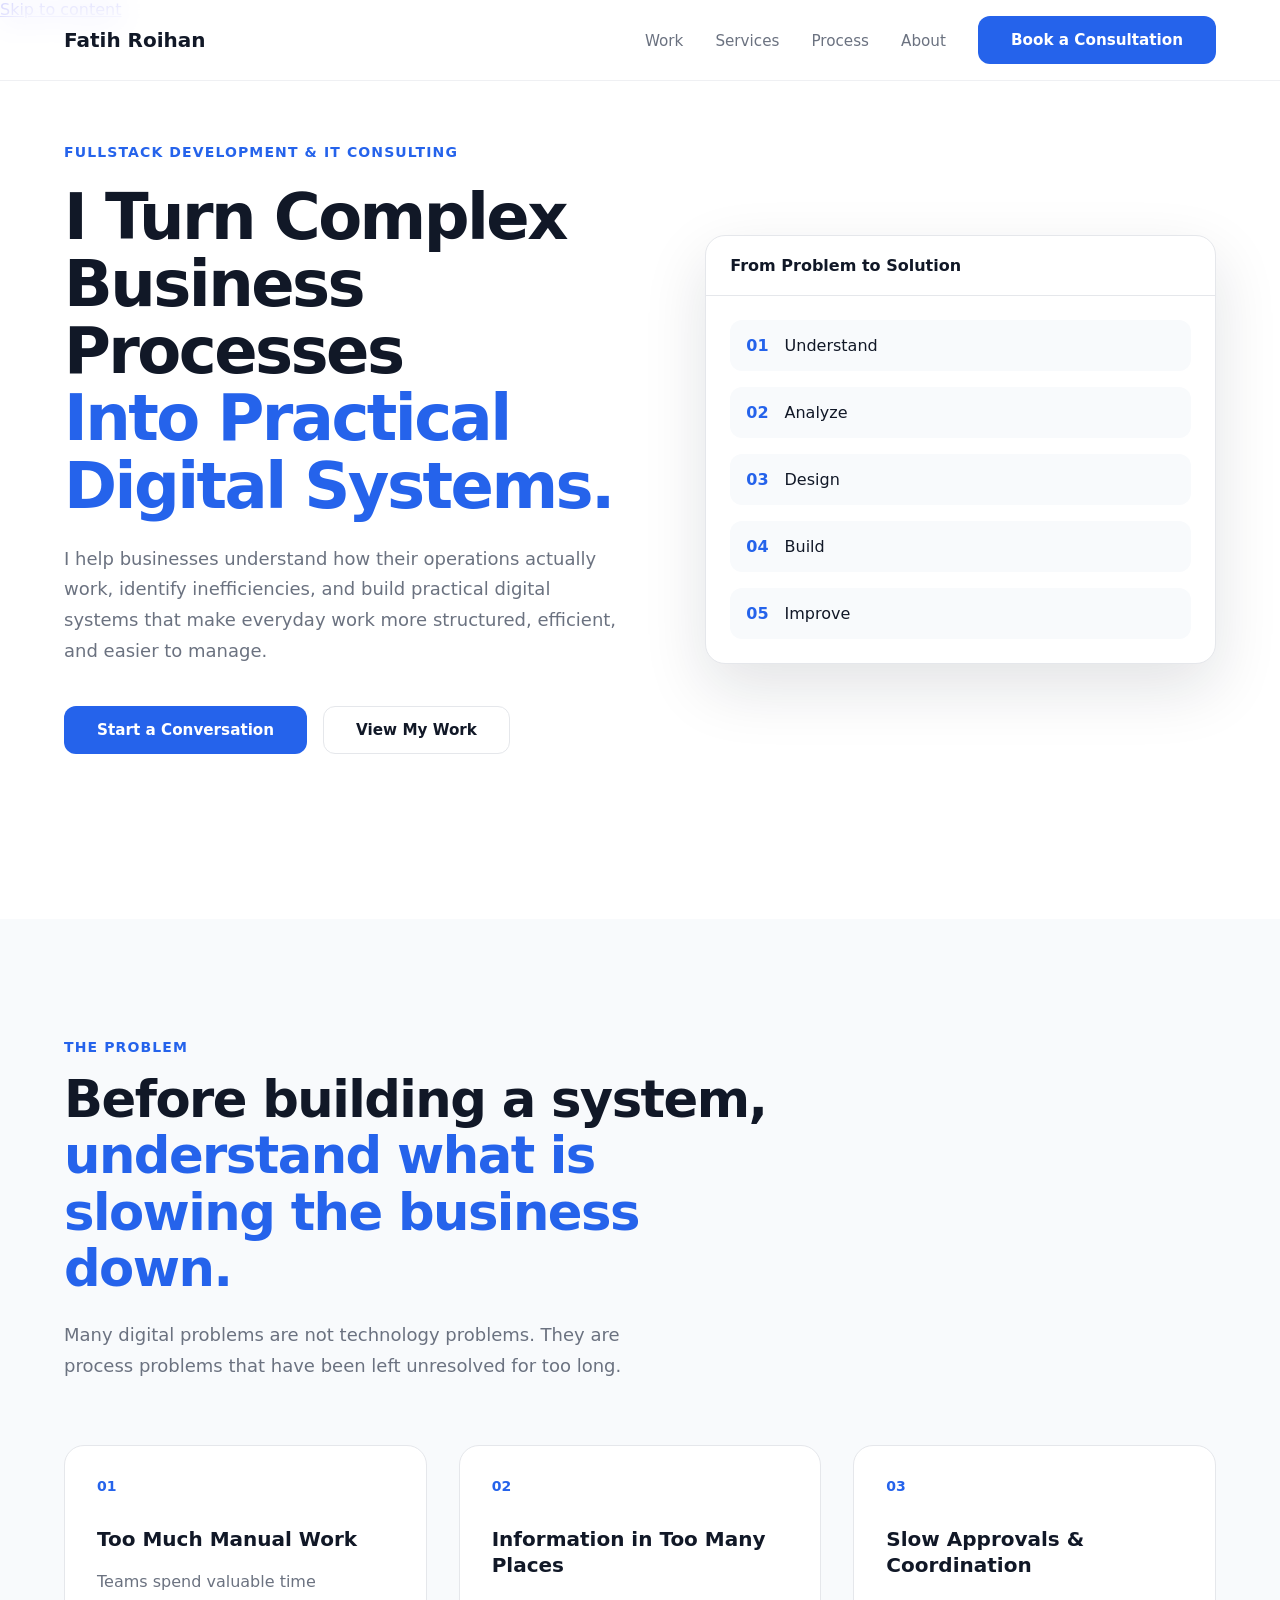
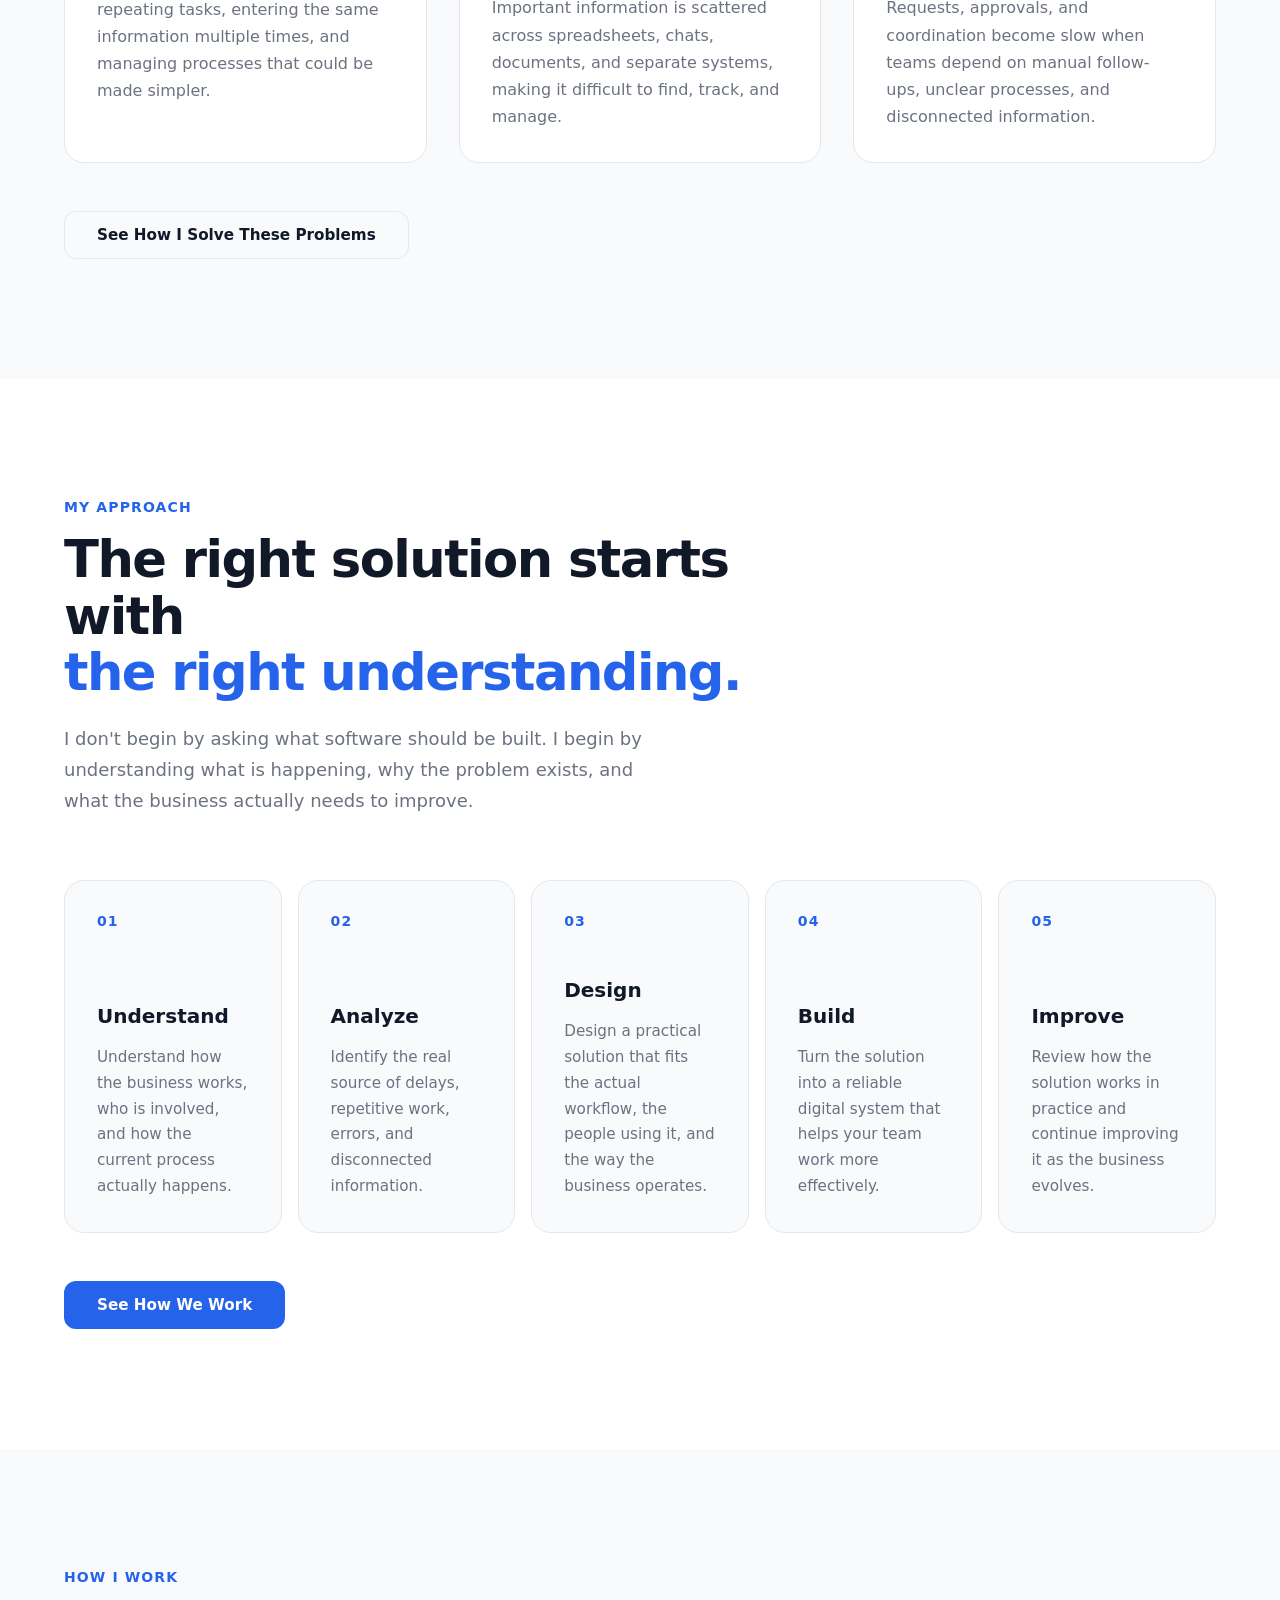
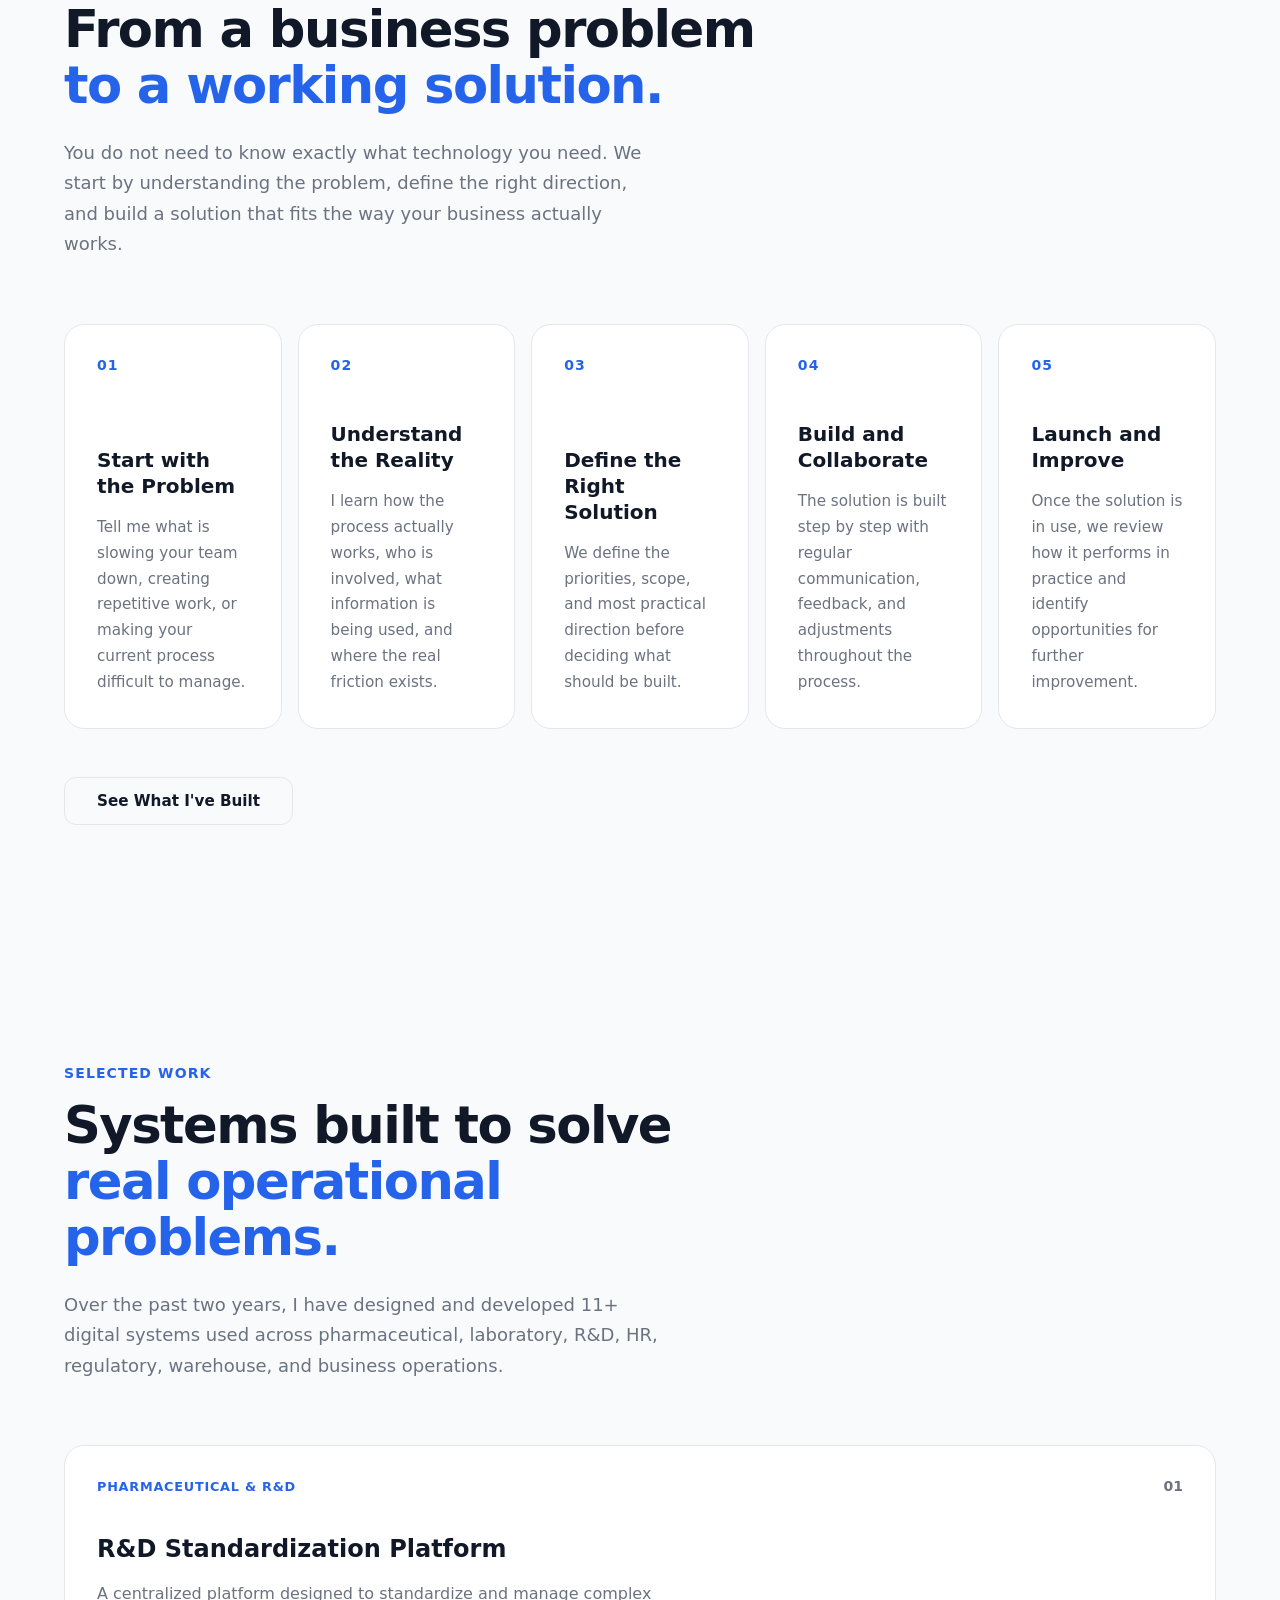
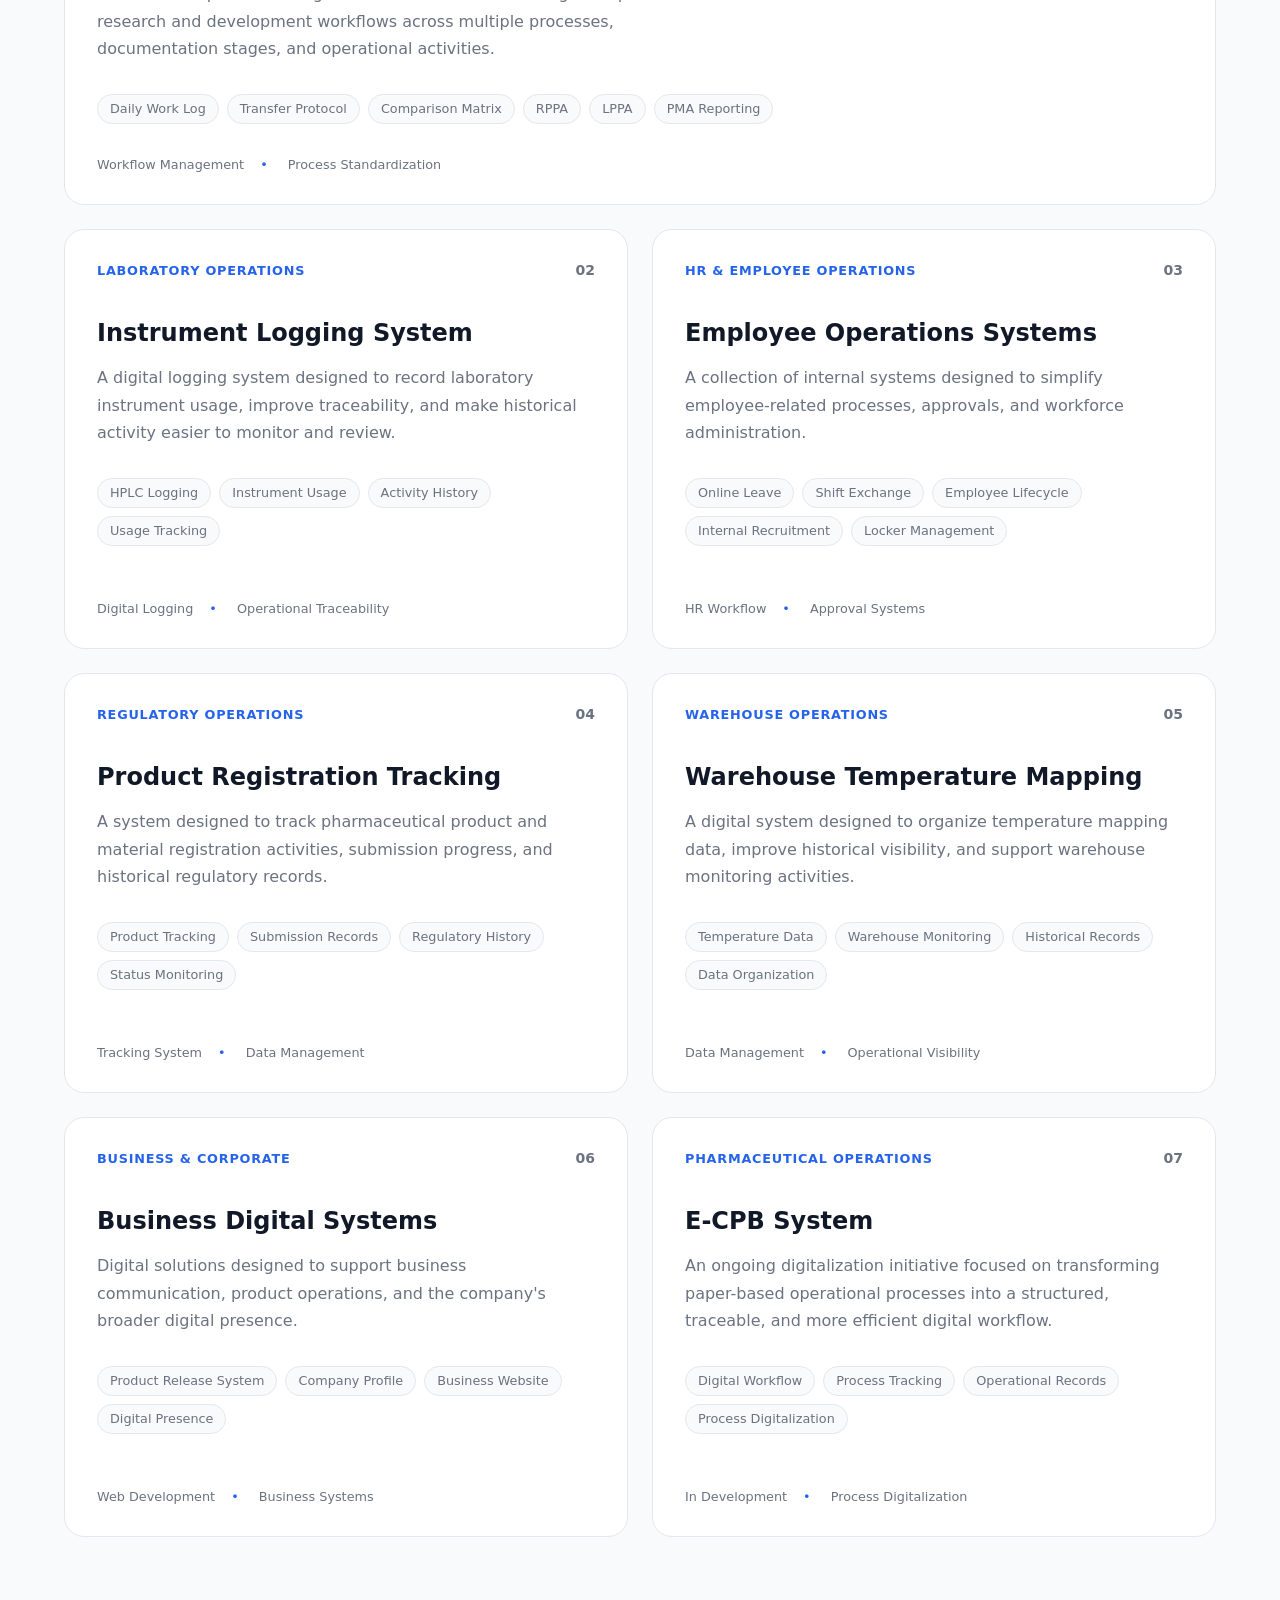
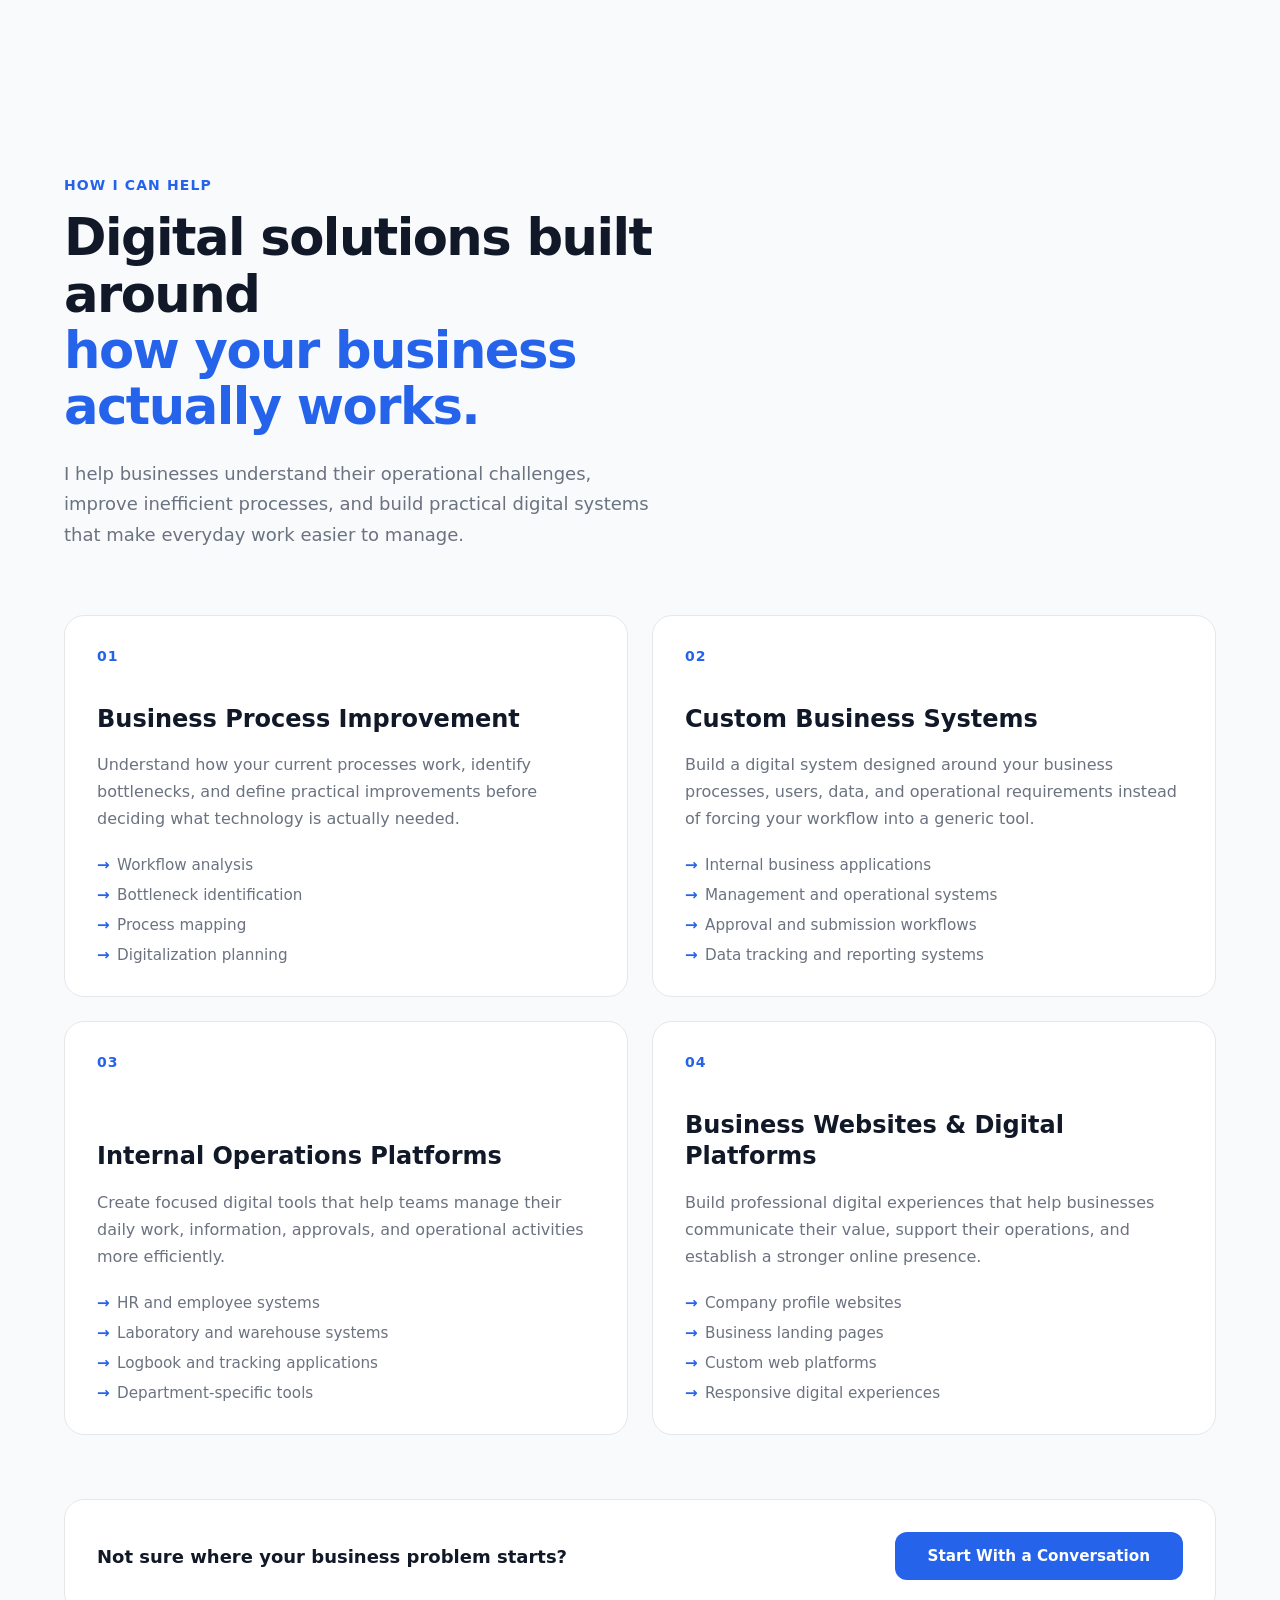
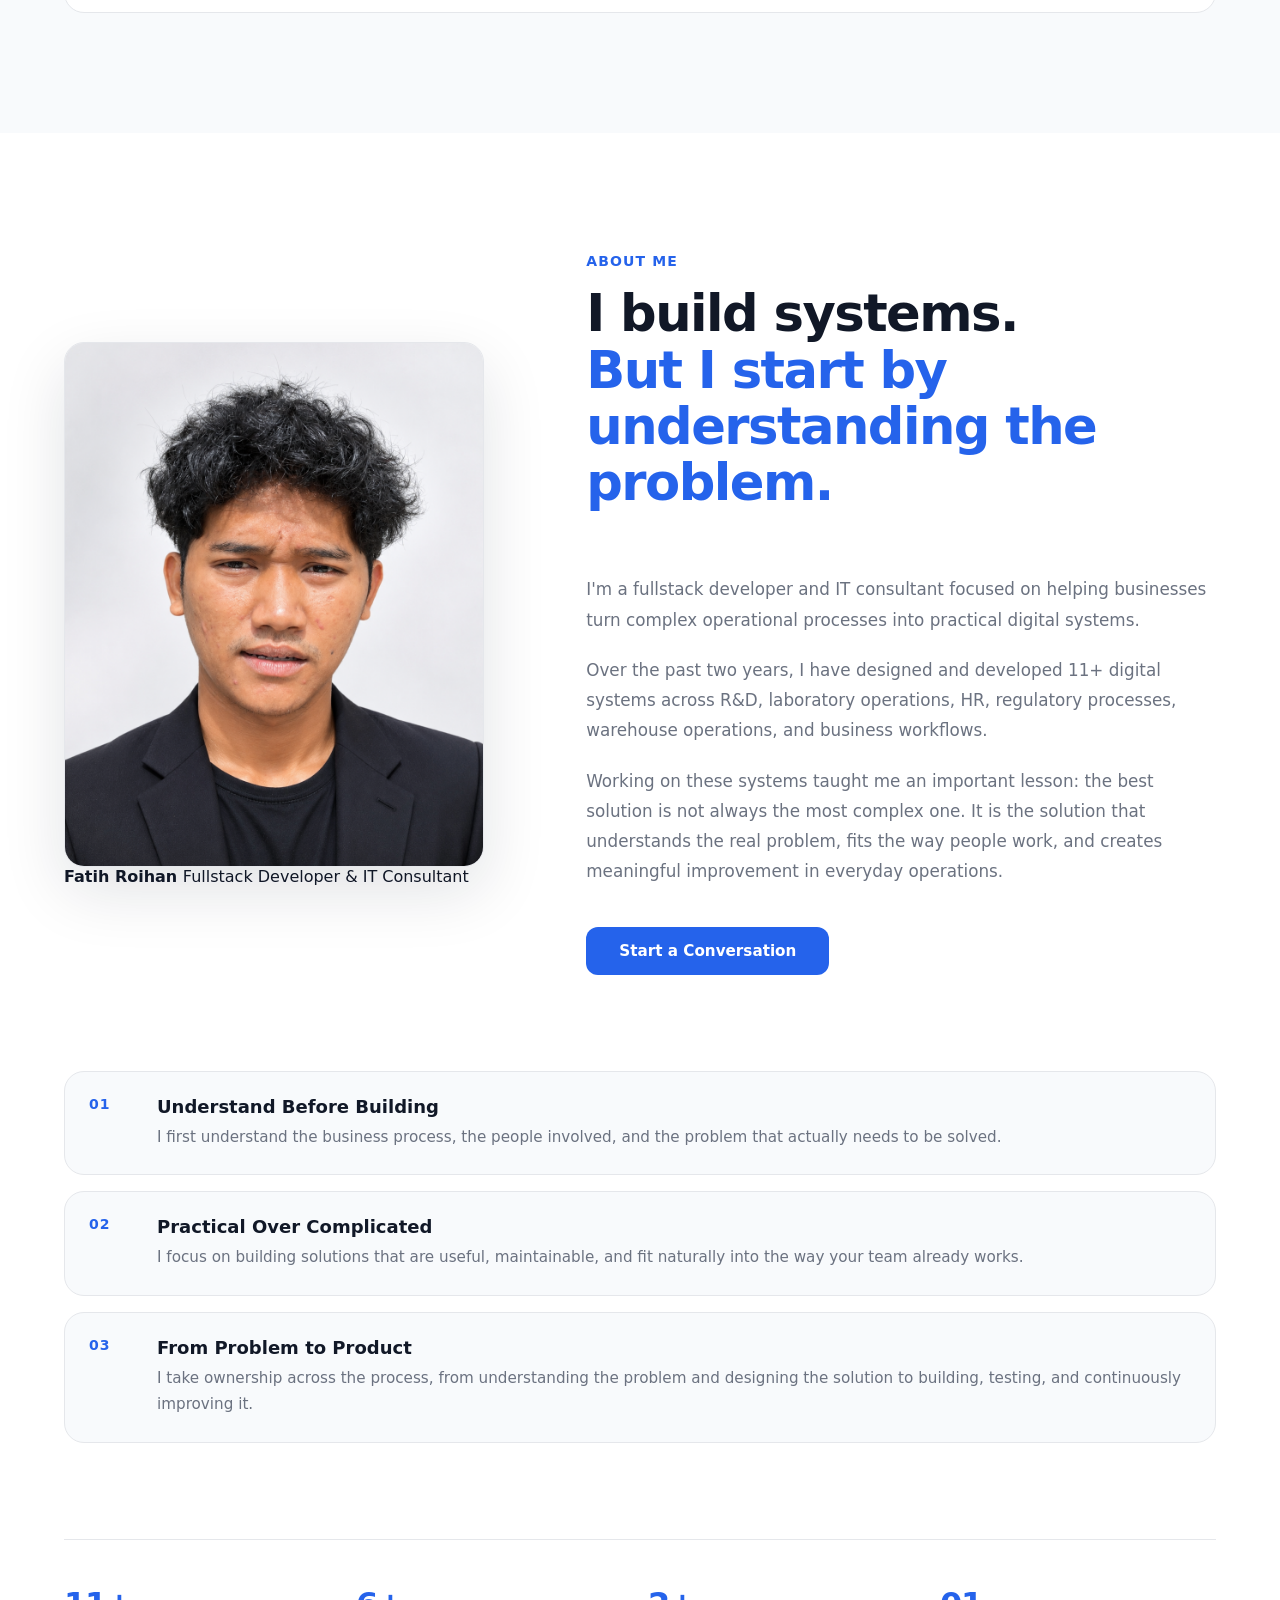
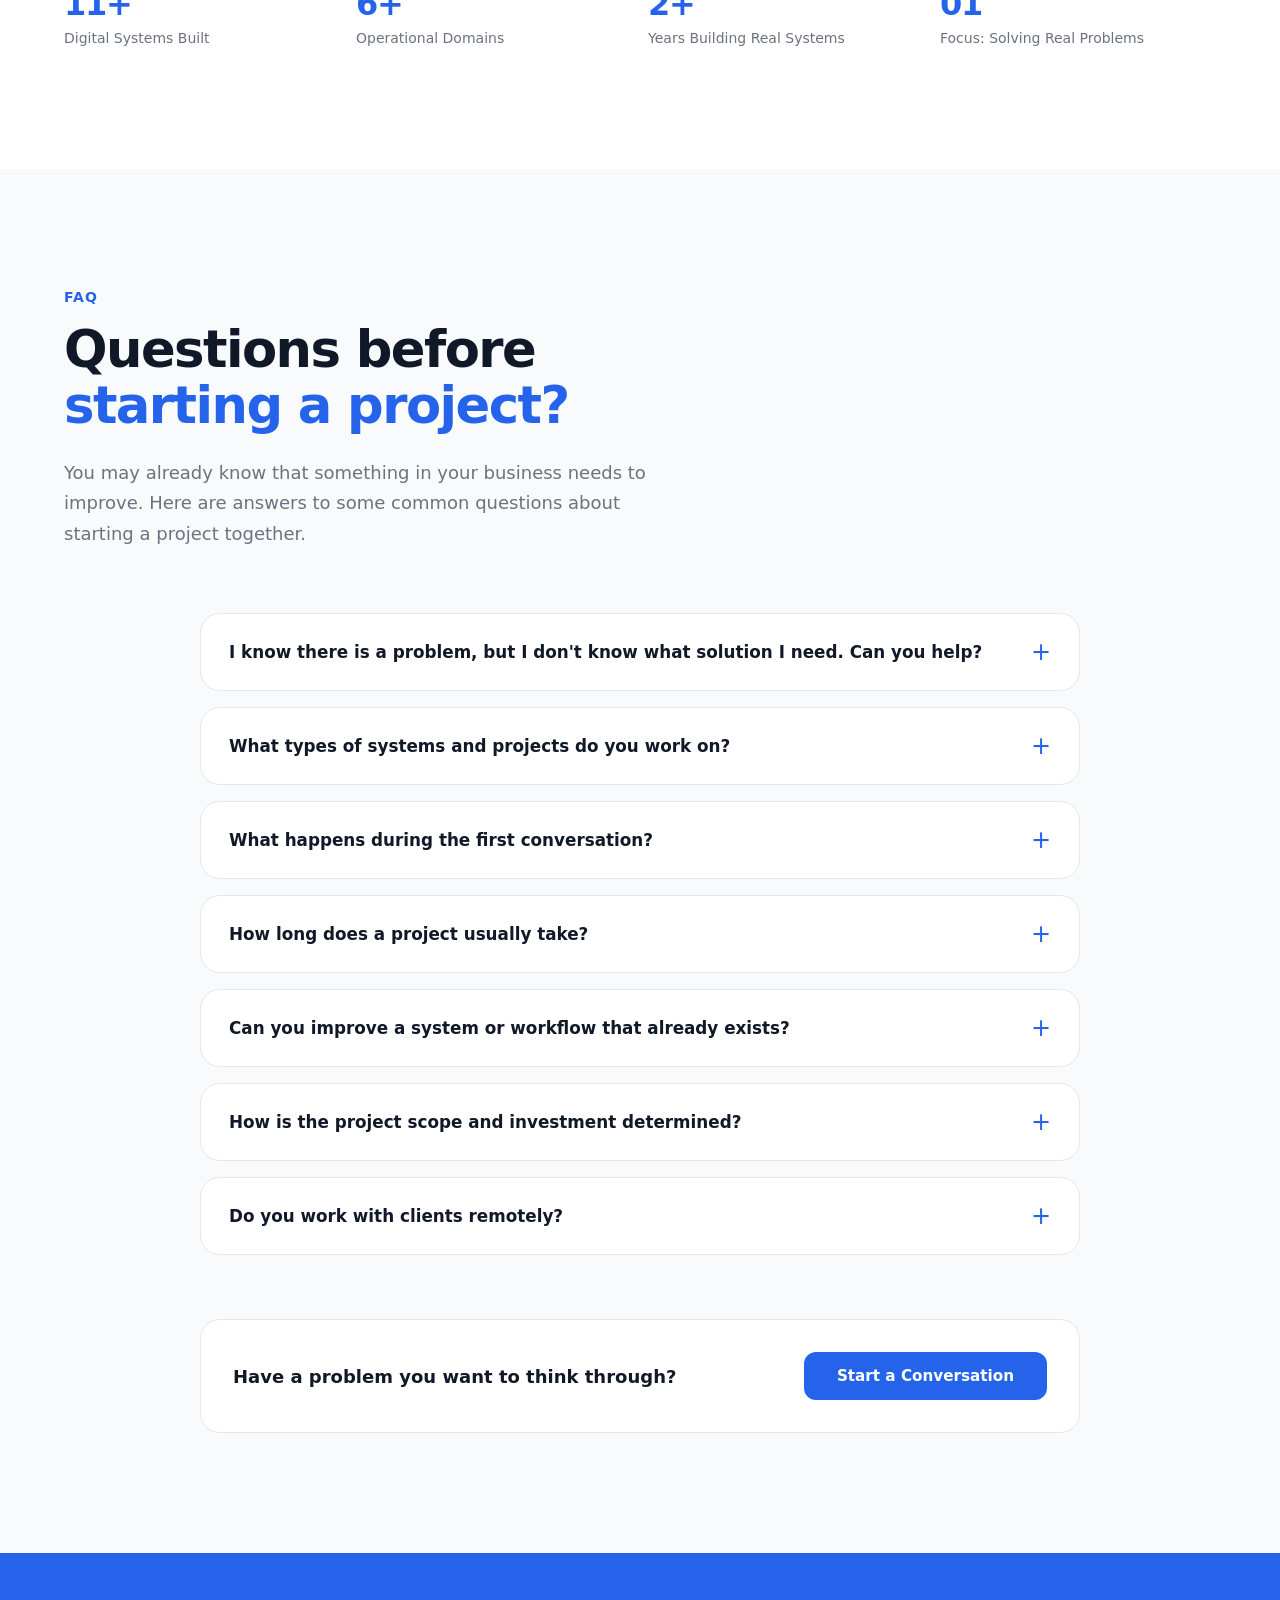
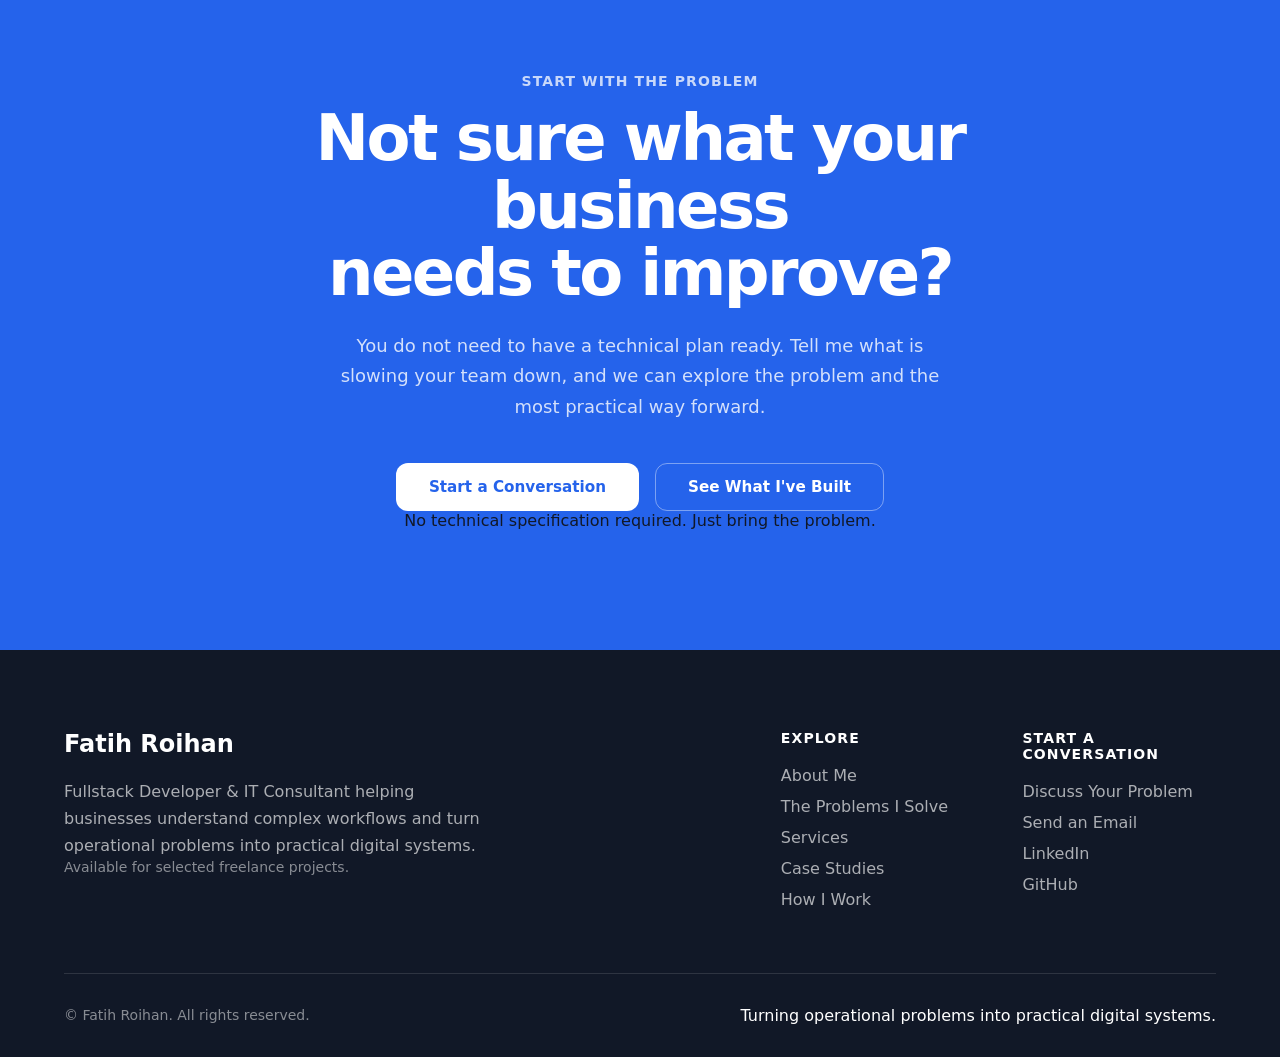
==== index.html @ 4d639296 "Intial commit" ====
<!DOCTYPE html>
<html lang="en">

<head>
    <!-- Basic Meta -->
    <meta charset="UTF-8">
    <meta name="viewport" content="width=device-width, initial-scale=1.0">
    <!-- SEO -->
    <title>Fatih Roihan | Fullstack Developer & IT Consultant</title>
    <meta name="description" content="Helping businesses solve operational problems through custom web solutions.">
    <!-- Favicon -->
    <link rel="icon" href="assets/icons/favicon.ico">
    <!-- open graph seo -->
    <meta property="og:title" content="">
    <meta property="og:description" content="">
    <meta property="og:image" content="">
    <meta property="og:type" content="website">
    <!-- color -->
    <meta name="theme-color" content="#2563EB">
    <!-- CSS -->
    <link rel="stylesheet" href="assets/css/reset.css">
    <link rel="stylesheet" href="assets/css/variables.css">
    <link rel="stylesheet" href="assets/css/style.css">
    <link rel="stylesheet" href="assets/css/responsive.css">
</head>

<body>
    <a class="skip-link" href="#hero">
        Skip to content
    </a>
    <header id="header" class="site-header">
        <nav class="navbar container" aria-label="Main navigation">
            <a href="#hero" class="navbar__logo">
                Fatih Roihan
            </a>
            <button class="navbar__toggle" type="button" aria-label="Open navigation menu" aria-expanded="false"
                aria-controls="primary-navigation">
                <span></span>
                <span></span>
                <span></span>
            </button>

            <div id="primary-navigation" class="navbar__menu">
                <ul class="navbar__links">
                    <li>
                        <a href="#case-studies">Work</a>
                    </li>
                    <li>
                        <a href="#services">Services</a>
                    </li>
                    <li>
                        <a href="#work-process">Process</a>
                    </li>
                    <li>
                        <a href="#about">About</a>
                    </li>
                </ul>
                <a href="#final-cta" class="button button--primary navbar__cta">Book a Consultation</a>
            </div>
        </nav>
    </header>
    <main>
        <!-- HERO -->
        <section id="hero" class="hero section" aria-labelledby="hero-title">
            <div class="container hero__container">

                <div class="hero__content">

                    <p class="hero__eyebrow">
                        Fullstack Development & IT Consulting
                    </p>

                    <h1 id="hero-title" class="hero__title">
                        I Turn Complex Business Processes
                        <span>Into Practical Digital Systems.</span>
                    </h1>

                    <p class="hero__description">
                        I help businesses understand how their operations actually work,
                        identify inefficiencies, and build practical digital systems that
                        make everyday work more structured, efficient, and easier to manage.
                    </p>

                    <div class="hero__actions">

                        <a href="#final-cta" class="button button--primary">
                            Start a Conversation
                        </a>

                        <a href="#case-studies" class="button button--secondary">
                            View My Work
                        </a>

                    </div>

                </div>


                <div class="hero__visual">

                    <div class="hero__mockup">

                        <div class="hero__mockup-header">
                            From Problem to Solution
                        </div>

                        <div class="hero__mockup-content">

                            <div class="workflow-step">
                                <span class="workflow-step__number">
                                    01
                                </span>

                                <span>
                                    Understand
                                </span>
                            </div>


                            <div class="workflow-step">
                                <span class="workflow-step__number">
                                    02
                                </span>

                                <span>
                                    Analyze
                                </span>
                            </div>


                            <div class="workflow-step">
                                <span class="workflow-step__number">
                                    03
                                </span>

                                <span>
                                    Design
                                </span>
                            </div>


                            <div class="workflow-step">
                                <span class="workflow-step__number">
                                    04
                                </span>

                                <span>
                                    Build
                                </span>
                            </div>


                            <div class="workflow-step">
                                <span class="workflow-step__number">
                                    05
                                </span>

                                <span>
                                    Improve
                                </span>
                            </div>

                        </div>

                    </div>

                </div>

            </div>
        </section>
        <!-- BUSINESS PROBLEMS -->
        <section id="business-problems" class="problems section">

            <div class="container">

                <div class="section-header">

                    <p class="section-eyebrow">
                        The Problem
                    </p>

                    <h2 class="section-title">
                        Before building a system,
                        <span>understand what is slowing the business down.</span>
                    </h2>

                    <p class="section-description">
                        Many digital problems are not technology problems.
                        They are process problems that have been left unresolved for too long.
                    </p>

                </div>


                <div class="problems__grid">

                    <!-- PROBLEM 01 -->
                    <article class="problem-card">

                        <div class="problem-card__number">
                            01
                        </div>

                        <h3 class="problem-card__title">
                            Too Much Manual Work
                        </h3>

                        <p class="problem-card__description">
                            Teams spend valuable time repeating tasks, entering the same
                            information multiple times, and managing processes that could
                            be made simpler.
                        </p>

                    </article>


                    <!-- PROBLEM 02 -->
                    <article class="problem-card">

                        <div class="problem-card__number">
                            02
                        </div>

                        <h3 class="problem-card__title">
                            Information in Too Many Places
                        </h3>

                        <p class="problem-card__description">
                            Important information is scattered across spreadsheets, chats,
                            documents, and separate systems, making it difficult to find,
                            track, and manage.
                        </p>

                    </article>


                    <!-- PROBLEM 03 -->
                    <article class="problem-card">

                        <div class="problem-card__number">
                            03
                        </div>

                        <h3 class="problem-card__title">
                            Slow Approvals & Coordination
                        </h3>

                        <p class="problem-card__description">
                            Requests, approvals, and coordination become slow when teams
                            depend on manual follow-ups, unclear processes, and disconnected
                            information.
                        </p>

                    </article>

                </div>


                <div class="problems__cta">

                    <a href="#solution" class="button button--secondary">
                        See How I Solve These Problems
                    </a>

                </div>

            </div>

        </section>
        <!-- SOLUTION -->
        <section id="solution" class="solution section" aria-labelledby="solution-title">

            <div class="container">

                <div class="section-header">

                    <p class="section-eyebrow">
                        My Approach
                    </p>

                    <h2 id="solution-title" class="section-title">
                        The right solution starts with
                        <span>the right understanding.</span>
                    </h2>

                    <p class="section-description">
                        I don't begin by asking what software should be built.
                        I begin by understanding what is happening, why the problem exists,
                        and what the business actually needs to improve.
                    </p>

                </div>


                <div class="solution__steps">

                    <!-- STEP 01 -->
                    <article class="solution-step">

                        <div class="solution-step__number">
                            01
                        </div>

                        <div class="solution-step__content">

                            <h3 class="solution-step__title">
                                Understand
                            </h3>

                            <p class="solution-step__description">
                                Understand how the business works, who is involved,
                                and how the current process actually happens.
                            </p>

                        </div>

                    </article>


                    <!-- STEP 02 -->
                    <article class="solution-step">

                        <div class="solution-step__number">
                            02
                        </div>

                        <div class="solution-step__content">

                            <h3 class="solution-step__title">
                                Analyze
                            </h3>

                            <p class="solution-step__description">
                                Identify the real source of delays, repetitive work,
                                errors, and disconnected information.
                            </p>

                        </div>

                    </article>


                    <!-- STEP 03 -->
                    <article class="solution-step">

                        <div class="solution-step__number">
                            03
                        </div>

                        <div class="solution-step__content">

                            <h3 class="solution-step__title">
                                Design
                            </h3>

                            <p class="solution-step__description">
                                Design a practical solution that fits the actual workflow,
                                the people using it, and the way the business operates.
                            </p>

                        </div>

                    </article>


                    <!-- STEP 04 -->
                    <article class="solution-step">

                        <div class="solution-step__number">
                            04
                        </div>

                        <div class="solution-step__content">

                            <h3 class="solution-step__title">
                                Build
                            </h3>

                            <p class="solution-step__description">
                                Turn the solution into a reliable digital system
                                that helps your team work more effectively.
                            </p>

                        </div>

                    </article>


                    <!-- STEP 05 -->
                    <article class="solution-step">

                        <div class="solution-step__number">
                            05
                        </div>

                        <div class="solution-step__content">

                            <h3 class="solution-step__title">
                                Improve
                            </h3>

                            <p class="solution-step__description">
                                Review how the solution works in practice and continue
                                improving it as the business evolves.
                            </p>

                        </div>

                    </article>

                </div>


                <div class="solution__cta">

                    <a href="#work-process" class="button button--primary">
                        See How We Work
                    </a>

                </div>

            </div>

        </section>
        <!-- WORK PROCESS -->
        <section id="work-process" class="work-process section" aria-labelledby="process-title">

            <div class="container">

                <div class="section-header">

                    <p class="section-eyebrow">
                        How I Work
                    </p>

                    <h2 id="process-title" class="section-title">
                        From a business problem
                        <span>to a working solution.</span>
                    </h2>

                    <p class="section-description">
                        You do not need to know exactly what technology you need.
                        We start by understanding the problem, define the right direction,
                        and build a solution that fits the way your business actually works.
                    </p>

                </div>


                <div class="process__timeline">


                    <!-- STEP 01 -->
                    <article class="process-step">

                        <div class="process-step__number">
                            01
                        </div>

                        <div class="process-step__content">

                            <h3 class="process-step__title">
                                Start with the Problem
                            </h3>

                            <p class="process-step__description">
                                Tell me what is slowing your team down, creating repetitive
                                work, or making your current process difficult to manage.
                            </p>

                        </div>

                    </article>


                    <!-- STEP 02 -->
                    <article class="process-step">

                        <div class="process-step__number">
                            02
                        </div>

                        <div class="process-step__content">

                            <h3 class="process-step__title">
                                Understand the Reality
                            </h3>

                            <p class="process-step__description">
                                I learn how the process actually works, who is involved,
                                what information is being used, and where the real friction exists.
                            </p>

                        </div>

                    </article>


                    <!-- STEP 03 -->
                    <article class="process-step">

                        <div class="process-step__number">
                            03
                        </div>

                        <div class="process-step__content">

                            <h3 class="process-step__title">
                                Define the Right Solution
                            </h3>

                            <p class="process-step__description">
                                We define the priorities, scope, and most practical direction
                                before deciding what should be built.
                            </p>

                        </div>

                    </article>


                    <!-- STEP 04 -->
                    <article class="process-step">

                        <div class="process-step__number">
                            04
                        </div>

                        <div class="process-step__content">

                            <h3 class="process-step__title">
                                Build and Collaborate
                            </h3>

                            <p class="process-step__description">
                                The solution is built step by step with regular communication,
                                feedback, and adjustments throughout the process.
                            </p>

                        </div>

                    </article>


                    <!-- STEP 05 -->
                    <article class="process-step">

                        <div class="process-step__number">
                            05
                        </div>

                        <div class="process-step__content">

                            <h3 class="process-step__title">
                                Launch and Improve
                            </h3>

                            <p class="process-step__description">
                                Once the solution is in use, we review how it performs in
                                practice and identify opportunities for further improvement.
                            </p>

                        </div>

                    </article>

                </div>


                <div class="process__cta">

                    <a href="#case-studies" class="button button--secondary">
                        See What I've Built
                    </a>

                </div>

            </div>

        </section>
        <!-- CASE STUDIES -->
        <section id="case-studies" class="case-studies section" aria-labelledby="case-studies-title">

            <div class="container">

                <div class="section-header">

                    <p class="section-eyebrow">
                        Selected Work
                    </p>

                    <h2 id="case-studies-title" class="section-title">
                        Systems built to solve
                        <span>real operational problems.</span>
                    </h2>

                    <p class="section-description">
                        Over the past two years, I have designed and developed
                        11+ digital systems used across pharmaceutical, laboratory,
                        R&D, HR, regulatory, warehouse, and business operations.
                    </p>

                </div>


                <div class="case-studies__grid">


                    <!-- =========================================
            01 — R&D STANDARDIZATION PLATFORM
            ========================================== -->

                    <article class="case-study-card case-study-card--featured">

                        <div class="case-study-card__header">

                            <span class="case-study-card__category">
                                Pharmaceutical & R&D
                            </span>

                            <span class="case-study-card__number">
                                01
                            </span>

                        </div>


                        <h3 class="case-study-card__title">
                            R&D Standardization Platform
                        </h3>


                        <p class="case-study-card__description">
                            A centralized platform designed to standardize and manage
                            complex research and development workflows across multiple
                            processes, documentation stages, and operational activities.
                        </p>


                        <div class="case-study-card__projects">

                            <span>Daily Work Log</span>

                            <span>Transfer Protocol</span>

                            <span>Comparison Matrix</span>

                            <span>RPPA</span>

                            <span>LPPA</span>

                            <span>PMA Reporting</span>

                        </div>


                        <div class="case-study-card__footer">

                            <span>
                                Workflow Management
                            </span>

                            <span>
                                Process Standardization
                            </span>

                        </div>

                    </article>



                    <!-- =========================================
            02 — LABORATORY INSTRUMENT LOGGING
            ========================================== -->

                    <article class="case-study-card">

                        <div class="case-study-card__header">

                            <span class="case-study-card__category">
                                Laboratory Operations
                            </span>

                            <span class="case-study-card__number">
                                02
                            </span>

                        </div>


                        <h3 class="case-study-card__title">
                            Instrument Logging System
                        </h3>


                        <p class="case-study-card__description">
                            A digital logging system designed to record laboratory
                            instrument usage, improve traceability, and make historical
                            activity easier to monitor and review.
                        </p>


                        <div class="case-study-card__projects">

                            <span>HPLC Logging</span>

                            <span>Instrument Usage</span>

                            <span>Activity History</span>

                            <span>Usage Tracking</span>

                        </div>


                        <div class="case-study-card__footer">

                            <span>
                                Digital Logging
                            </span>

                            <span>
                                Operational Traceability
                            </span>

                        </div>

                    </article>



                    <!-- =========================================
            03 — EMPLOYEE OPERATIONS SYSTEMS
            ========================================== -->

                    <article class="case-study-card">

                        <div class="case-study-card__header">

                            <span class="case-study-card__category">
                                HR & Employee Operations
                            </span>

                            <span class="case-study-card__number">
                                03
                            </span>

                        </div>


                        <h3 class="case-study-card__title">
                            Employee Operations Systems
                        </h3>


                        <p class="case-study-card__description">
                            A collection of internal systems designed to simplify
                            employee-related processes, approvals, and workforce
                            administration.
                        </p>


                        <div class="case-study-card__projects">

                            <span>Online Leave</span>

                            <span>Shift Exchange</span>

                            <span>Employee Lifecycle</span>

                            <span>Internal Recruitment</span>

                            <span>Locker Management</span>

                        </div>


                        <div class="case-study-card__footer">

                            <span>
                                HR Workflow
                            </span>

                            <span>
                                Approval Systems
                            </span>

                        </div>

                    </article>



                    <!-- =========================================
            04 — REGULATORY TRACKING
            ========================================== -->

                    <article class="case-study-card">

                        <div class="case-study-card__header">

                            <span class="case-study-card__category">
                                Regulatory Operations
                            </span>

                            <span class="case-study-card__number">
                                04
                            </span>

                        </div>


                        <h3 class="case-study-card__title">
                            Product Registration Tracking
                        </h3>


                        <p class="case-study-card__description">
                            A system designed to track pharmaceutical product and
                            material registration activities, submission progress,
                            and historical regulatory records.
                        </p>


                        <div class="case-study-card__projects">

                            <span>Product Tracking</span>

                            <span>Submission Records</span>

                            <span>Regulatory History</span>

                            <span>Status Monitoring</span>

                        </div>


                        <div class="case-study-card__footer">

                            <span>
                                Tracking System
                            </span>

                            <span>
                                Data Management
                            </span>

                        </div>

                    </article>



                    <!-- =========================================
            05 — WAREHOUSE OPERATIONS
            ========================================== -->

                    <article class="case-study-card">

                        <div class="case-study-card__header">

                            <span class="case-study-card__category">
                                Warehouse Operations
                            </span>

                            <span class="case-study-card__number">
                                05
                            </span>

                        </div>


                        <h3 class="case-study-card__title">
                            Warehouse Temperature Mapping
                        </h3>


                        <p class="case-study-card__description">
                            A digital system designed to organize temperature mapping
                            data, improve historical visibility, and support warehouse
                            monitoring activities.
                        </p>


                        <div class="case-study-card__projects">

                            <span>Temperature Data</span>

                            <span>Warehouse Monitoring</span>

                            <span>Historical Records</span>

                            <span>Data Organization</span>

                        </div>


                        <div class="case-study-card__footer">

                            <span>
                                Data Management
                            </span>

                            <span>
                                Operational Visibility
                            </span>

                        </div>

                    </article>



                    <!-- =========================================
            06 — BUSINESS & CORPORATE SYSTEMS
            ========================================== -->

                    <article class="case-study-card">

                        <div class="case-study-card__header">

                            <span class="case-study-card__category">
                                Business & Corporate
                            </span>

                            <span class="case-study-card__number">
                                06
                            </span>

                        </div>


                        <h3 class="case-study-card__title">
                            Business Digital Systems
                        </h3>


                        <p class="case-study-card__description">
                            Digital solutions designed to support business communication,
                            product operations, and the company's broader digital presence.
                        </p>


                        <div class="case-study-card__projects">

                            <span>Product Release System</span>

                            <span>Company Profile</span>

                            <span>Business Website</span>

                            <span>Digital Presence</span>

                        </div>


                        <div class="case-study-card__footer">

                            <span>
                                Web Development
                            </span>

                            <span>
                                Business Systems
                            </span>

                        </div>

                    </article>



                    <!-- =========================================
            07 — E-CPB
            ========================================== -->

                    <article class="case-study-card case-study-card--ongoing">

                        <div class="case-study-card__header">

                            <span class="case-study-card__category">
                                Pharmaceutical Operations
                            </span>

                            <span class="case-study-card__number">
                                07
                            </span>

                        </div>


                        <h3 class="case-study-card__title">
                            E-CPB System
                        </h3>


                        <p class="case-study-card__description">
                            An ongoing digitalization initiative focused on transforming
                            paper-based operational processes into a structured,
                            traceable, and more efficient digital workflow.
                        </p>


                        <div class="case-study-card__projects">

                            <span>Digital Workflow</span>

                            <span>Process Tracking</span>

                            <span>Operational Records</span>

                            <span>Process Digitalization</span>

                        </div>


                        <div class="case-study-card__footer">

                            <span>
                                In Development
                            </span>

                            <span>
                                Process Digitalization
                            </span>

                        </div>

                    </article>


                </div>

            </div>

        </section>
        <!-- SERVICES -->
        <section id="services" class="services section" aria-labelledby="services-title">
            <div class="container">

                <div class="section-header">

                    <p class="section-eyebrow">
                        How I Can Help
                    </p>

                    <h2 id="services-title" class="section-title">
                        Digital solutions built around
                        <span>how your business actually works.</span>
                    </h2>

                    <p class="section-description">
                        I help businesses understand their operational challenges,
                        improve inefficient processes, and build practical digital
                        systems that make everyday work easier to manage.
                    </p>

                </div>


                <div class="services__grid">


                    <!-- SERVICE 01 -->
                    <article class="service-card">

                        <div class="service-card__number">
                            01
                        </div>

                        <div class="service-card__content">

                            <h3 class="service-card__title">
                                Business Process Improvement
                            </h3>

                            <p class="service-card__description">
                                Understand how your current processes work, identify
                                bottlenecks, and define practical improvements before
                                deciding what technology is actually needed.
                            </p>

                            <ul class="service-card__list">

                                <li>
                                    Workflow analysis
                                </li>

                                <li>
                                    Bottleneck identification
                                </li>

                                <li>
                                    Process mapping
                                </li>

                                <li>
                                    Digitalization planning
                                </li>

                            </ul>

                        </div>

                    </article>



                    <!-- SERVICE 02 -->
                    <article class="service-card">

                        <div class="service-card__number">
                            02
                        </div>

                        <div class="service-card__content">

                            <h3 class="service-card__title">
                                Custom Business Systems
                            </h3>

                            <p class="service-card__description">
                                Build a digital system designed around your business
                                processes, users, data, and operational requirements
                                instead of forcing your workflow into a generic tool.
                            </p>

                            <ul class="service-card__list">

                                <li>
                                    Internal business applications
                                </li>

                                <li>
                                    Management and operational systems
                                </li>

                                <li>
                                    Approval and submission workflows
                                </li>

                                <li>
                                    Data tracking and reporting systems
                                </li>

                            </ul>

                        </div>

                    </article>



                    <!-- SERVICE 03 -->
                    <article class="service-card">

                        <div class="service-card__number">
                            03
                        </div>

                        <div class="service-card__content">

                            <h3 class="service-card__title">
                                Internal Operations Platforms
                            </h3>

                            <p class="service-card__description">
                                Create focused digital tools that help teams manage
                                their daily work, information, approvals, and
                                operational activities more efficiently.
                            </p>

                            <ul class="service-card__list">

                                <li>
                                    HR and employee systems
                                </li>

                                <li>
                                    Laboratory and warehouse systems
                                </li>

                                <li>
                                    Logbook and tracking applications
                                </li>

                                <li>
                                    Department-specific tools
                                </li>

                            </ul>

                        </div>

                    </article>



                    <!-- SERVICE 04 -->
                    <article class="service-card">

                        <div class="service-card__number">
                            04
                        </div>

                        <div class="service-card__content">

                            <h3 class="service-card__title">
                                Business Websites & Digital Platforms
                            </h3>

                            <p class="service-card__description">
                                Build professional digital experiences that help
                                businesses communicate their value, support their
                                operations, and establish a stronger online presence.
                            </p>

                            <ul class="service-card__list">

                                <li>
                                    Company profile websites
                                </li>

                                <li>
                                    Business landing pages
                                </li>

                                <li>
                                    Custom web platforms
                                </li>

                                <li>
                                    Responsive digital experiences
                                </li>

                            </ul>

                        </div>

                    </article>


                </div>


                <div class="services__cta">

                    <p class="services__cta-text">
                        Not sure where your business problem starts?
                    </p>

                    <a href="#final-cta" class="button button--primary">

                        Start With a Conversation

                    </a>

                </div>


            </div>
        </section>
        <!-- ABOUT -->
        <section id="about" class="about section" aria-labelledby="about-title">

            <div class="container">


                <!-- ABOUT INTRO -->

                <div class="about__layout">


                    <!-- ABOUT VISUAL -->

                    <div class="about__visual">

                        <div class="about__image-wrapper">

                            <img src="assets/images/fatihroihan.png"
                                alt="Fatih Roihan, Fullstack Developer and IT Consultant" class="about__image">

                        </div>


                        <div class="about__visual-caption">

                            <strong>
                                Fatih Roihan
                            </strong>

                            <span>
                                Fullstack Developer & IT Consultant
                            </span>

                        </div>

                    </div>



                    <!-- ABOUT CONTENT -->

                    <div class="about__content">

                        <div class="section-header">

                            <p class="section-eyebrow">
                                About Me
                            </p>


                            <h2 id="about-title" class="section-title">

                                I build systems.
                                <span>
                                    But I start by understanding the problem.
                                </span>

                            </h2>

                        </div>


                        <div class="about__text">

                            <p>
                                I'm a fullstack developer and IT consultant focused on
                                helping businesses turn complex operational processes
                                into practical digital systems.
                            </p>


                            <p>
                                Over the past two years, I have designed and developed
                                11+ digital systems across R&D, laboratory operations,
                                HR, regulatory processes, warehouse operations, and
                                business workflows.
                            </p>


                            <p>
                                Working on these systems taught me an important lesson:
                                the best solution is not always the most complex one.
                                It is the solution that understands the real problem,
                                fits the way people work, and creates meaningful
                                improvement in everyday operations.
                            </p>

                        </div>


                        <div class="about__actions">

                            <a href="#final-cta" class="button button--primary">

                                Start a Conversation

                            </a>

                        </div>

                    </div>

                </div>



                <!-- ABOUT HIGHLIGHTS -->

                <div class="about__highlights">


                    <article class="about-highlight">

                        <div class="about-highlight__number">
                            01
                        </div>


                        <div>

                            <h3 class="about-highlight__title">
                                Understand Before Building
                            </h3>


                            <p class="about-highlight__description">
                                I first understand the business process, the people
                                involved, and the problem that actually needs to be solved.
                            </p>

                        </div>

                    </article>



                    <article class="about-highlight">

                        <div class="about-highlight__number">
                            02
                        </div>


                        <div>

                            <h3 class="about-highlight__title">
                                Practical Over Complicated
                            </h3>


                            <p class="about-highlight__description">
                                I focus on building solutions that are useful, maintainable,
                                and fit naturally into the way your team already works.
                            </p>

                        </div>

                    </article>



                    <article class="about-highlight">

                        <div class="about-highlight__number">
                            03
                        </div>


                        <div>

                            <h3 class="about-highlight__title">
                                From Problem to Product
                            </h3>


                            <p class="about-highlight__description">
                                I take ownership across the process, from understanding
                                the problem and designing the solution to building,
                                testing, and continuously improving it.
                            </p>

                        </div>

                    </article>


                </div>



                <!-- ABOUT STATS -->

                <div class="about__stats">


                    <div class="about-stat">

                        <strong class="about-stat__number">
                            11+
                        </strong>


                        <span class="about-stat__label">
                            Digital Systems Built
                        </span>

                    </div>



                    <div class="about-stat">

                        <strong class="about-stat__number">
                            6+
                        </strong>


                        <span class="about-stat__label">
                            Operational Domains
                        </span>

                    </div>



                    <div class="about-stat">

                        <strong class="about-stat__number">
                            2+
                        </strong>


                        <span class="about-stat__label">
                            Years Building Real Systems
                        </span>

                    </div>



                    <div class="about-stat">

                        <strong class="about-stat__number">
                            01
                        </strong>

                        <span class="about-stat__label">
                            Focus: Solving Real Problems
                        </span>
                    </div>
                </div>
            </div>
        </section>
        <!-- FAQ -->
        <section id="faq" class="faq section" aria-labelledby="faq-title">
            <div class="container">

                <!-- SECTION HEADER -->
                <div class="section-header">

                    <p class="section-eyebrow">
                        FAQ
                    </p>

                    <h2 id="faq-title" class="section-title">
                        Questions before
                        <span>starting a project?</span>
                    </h2>

                    <p class="section-description">
                        You may already know that something in your business needs to improve.
                        Here are answers to some common questions about starting a project together.
                    </p>

                </div>


                <!-- FAQ LIST -->
                <div class="faq__list">


                    <!-- FAQ 01 -->
                    <details class="faq-item">

                        <summary class="faq-item__question">
                            I know there is a problem, but I don't know what solution I need. Can you help?
                        </summary>

                        <div class="faq-item__answer">

                            <p>
                                Yes. You do not need to arrive with a technical specification
                                or a complete solution in mind. We can start by understanding
                                your current workflow, identifying what is slowing your business
                                down, and determining whether a digital solution is actually
                                the right approach.
                            </p>

                        </div>

                    </details>


                    <!-- FAQ 02 -->
                    <details class="faq-item">

                        <summary class="faq-item__question">
                            What types of systems and projects do you work on?
                        </summary>

                        <div class="faq-item__answer">

                            <p>
                                I work on custom business systems, internal tools, workflow
                                applications, approval and tracking systems, management
                                platforms, company websites, and other web-based solutions
                                designed around specific operational needs.
                            </p>

                        </div>

                    </details>


                    <!-- FAQ 03 -->
                    <details class="faq-item">

                        <summary class="faq-item__question">
                            What happens during the first conversation?
                        </summary>

                        <div class="faq-item__answer">

                            <p>
                                We discuss your business, the current situation, what is not
                                working well, and what you want to improve. The goal is not to
                                immediately sell you a technical solution, but to understand
                                the problem and determine the most practical next step.
                            </p>

                        </div>

                    </details>


                    <!-- FAQ 04 -->
                    <details class="faq-item">

                        <summary class="faq-item__question">
                            How long does a project usually take?
                        </summary>

                        <div class="faq-item__answer">

                            <p>
                                It depends on the scope and complexity of the project. A focused
                                website or internal tool may require a different timeline than
                                a larger system with multiple workflows, user roles, and
                                integrations. Once the scope is clear, I can provide a more
                                realistic timeline and development plan.
                            </p>

                        </div>

                    </details>


                    <!-- FAQ 05 -->
                    <details class="faq-item">

                        <summary class="faq-item__question">
                            Can you improve a system or workflow that already exists?
                        </summary>

                        <div class="faq-item__answer">

                            <p>
                                Yes. Building from scratch is not always the best solution.
                                I can help review an existing workflow or system, identify
                                inefficiencies, and determine whether it should be improved,
                                extended, simplified, or rebuilt.
                            </p>

                        </div>

                    </details>


                    <!-- FAQ 06 -->
                    <details class="faq-item">

                        <summary class="faq-item__question">
                            How is the project scope and investment determined?
                        </summary>

                        <div class="faq-item__answer">

                            <p>
                                The scope and investment depend on the problem being solved,
                                the complexity of the workflow, the number of users and features,
                                and the level of development required. I prefer to understand
                                the actual need first so the proposed solution is based on the
                                business problem rather than unnecessary features.
                            </p>

                        </div>

                    </details>


                    <!-- FAQ 07 -->
                    <details class="faq-item">

                        <summary class="faq-item__question">
                            Do you work with clients remotely?
                        </summary>

                        <div class="faq-item__answer">

                            <p>
                                Yes. Projects can be discussed and managed remotely through
                                online communication and collaboration tools. The process is
                                structured around clear communication, shared expectations,
                                and regular progress updates.
                            </p>

                        </div>

                    </details>

                </div>


                <!-- FAQ CTA -->
                <div class="faq__cta">

                    <p class="faq__cta-text">
                        Have a problem you want to think through?
                    </p>

                    <a href="#final-cta" class="button button--primary">
                        Start a Conversation
                    </a>

                </div>

            </div>
        </section>
        <!-- FINAL CTA -->
        <section id="final-cta" class="final-cta section" aria-labelledby="final-cta-title">
            <div class="container">

                <div class="final-cta__content">

                    <p class="section-eyebrow">
                        Start With the Problem
                    </p>


                    <h2 id="final-cta-title" class="final-cta__title">
                        Not sure what your business
                        <span>needs to improve?</span>
                    </h2>


                    <p class="final-cta__description">
                        You do not need to have a technical plan ready.
                        Tell me what is slowing your team down, and we can
                        explore the problem and the most practical way forward.
                    </p>


                    <div class="final-cta__actions">

                        <a href="mailto:your@email.com?subject=Let's%20Discuss%20a%20Business%20Problem"
                            class="button button--primary">
                            Start a Conversation
                        </a>


                        <a href="#case-studies" class="button button--secondary">
                            See What I've Built
                        </a>

                    </div>


                    <p class="final-cta__note">
                        No technical specification required. Just bring the problem.
                    </p>

                </div>

            </div>
        </section>
    </main>
    <!-- FOOTER -->
    <footer id="footer" class="site-footer">
        <div class="container">

            <!-- FOOTER MAIN -->
            <div class="site-footer__main">


                <!-- BRAND -->
                <div class="site-footer__brand">

                    <a href="#hero" class="site-footer__logo">
                        Fatih Roihan
                    </a>


                    <p class="site-footer__description">
                        Fullstack Developer & IT Consultant helping businesses
                        understand complex workflows and turn operational problems
                        into practical digital systems.
                    </p>


                    <p class="site-footer__availability">
                        Available for selected freelance projects.
                    </p>

                </div>


                <!-- NAVIGATION -->
                <div class="site-footer__navigation">


                    <!-- EXPLORE -->
                    <div class="site-footer__column">

                        <h3 class="site-footer__title">
                            Explore
                        </h3>


                        <ul class="site-footer__links">

                            <li>
                                <a href="#about">
                                    About Me
                                </a>
                            </li>


                            <li>
                                <a href="#business-problems">
                                    The Problems I Solve
                                </a>
                            </li>


                            <li>
                                <a href="#services">
                                    Services
                                </a>
                            </li>


                            <li>
                                <a href="#case-studies">
                                    Case Studies
                                </a>
                            </li>


                            <li>
                                <a href="#work-process">
                                    How I Work
                                </a>
                            </li>

                        </ul>

                    </div>


                    <!-- CONNECT -->
                    <div class="site-footer__column">

                        <h3 class="site-footer__title">
                            Start a Conversation
                        </h3>


                        <ul class="site-footer__links">

                            <li>
                                <a href="#final-cta">
                                    Discuss Your Problem
                                </a>
                            </li>


                            <li>
                                <a href="mailto:your-email@example.com">
                                    Send an Email
                                </a>
                            </li>


                            <li>
                                <a href="YOUR_LINKEDIN_URL" target="_blank" rel="noopener noreferrer">
                                    LinkedIn
                                </a>
                            </li>


                            <li>
                                <a href="YOUR_GITHUB_URL" target="_blank" rel="noopener noreferrer">
                                    GitHub
                                </a>
                            </li>

                        </ul>

                    </div>

                </div>

            </div>


            <!-- FOOTER BOTTOM -->
            <div class="site-footer__bottom">


                <p class="site-footer__copyright">
                    © <span id="current-year"></span> Fatih Roihan.
                    All rights reserved.
                </p>


                <p class="site-footer__tagline">
                    Turning operational problems into practical digital systems.
                </p>

            </div>

        </div>
    </footer>
    <!-- JavaScript -->
    <script src="assets/js/utils.js"></script>
    <script type="module" src="assets/js/main.js"></script>
</body>

</html>
---- assets/css/variables.css ----
:root {
    /* =========================================
       COLORS
    ========================================= */

    --color-primary: #2563eb;
    --color-primary-hover: #1d4ed8;

    --color-text-primary: #111827;
    --color-text-secondary: #6b7280;
    --color-text-muted: #9ca3af;

    --color-background: #ffffff;
    --color-surface: #f8fafc;
    --color-border: #e5e7eb;


    /* =========================================
       LAYOUT
    ========================================= */

    --container-width: 1200px;

    --page-padding: 24px;

    --section-padding-y: 7.5rem;

    --navbar-height: 80px;

    --hero-min-height: 100svh;


    /* =========================================
       RADIUS
    ========================================= */

    --radius-sm: 6px;
    --radius-md: 12px;
    --radius-lg: 20px;
    --radius-pill: 999px;


    /* =========================================
       SHADOW
    ========================================= */

    --shadow-sm:
        0 4px 12px rgb(15 23 42 / 6%);

    --shadow-md:
        0 12px 32px rgb(15 23 42 / 10%);

    --shadow-lg:
        0 24px 64px rgb(15 23 42 / 12%);


    /* =========================================
       TRANSITION
    ========================================= */

    --transition-fast: 200ms ease;
    --transition-normal: 300ms ease;
}
---- assets/css/style.css ----
/* =========================================
   BASE LAYOUT
========================================= */

.container {
    width: 100%;
    max-width: var(--container-width);

    margin-inline: auto;
    padding-inline: var(--page-padding);
}

.section {
    padding-block: var(--section-padding-y);
}

/* =========================================
   SITE HEADER
========================================= */

.site-header {
    position: fixed;
    inset-block-start: 0;
    inset-inline: 0;
    width: 100%;
    z-index: 1000;
    background-color: rgb(255 255 255 / 80%);
    border-bottom: 1px solid rgb(229 231 235 / 60%);
    backdrop-filter: blur(16px);
    -webkit-backdrop-filter: blur(16px);
}


/* =========================================
   NAVBAR
========================================= */

.navbar {
    min-height: var(--navbar-height);
    display: flex;
    align-items: center;
    justify-content: space-between;
}

/* =========================================
   LOGO
========================================= */

.navbar__logo {
    color: var(--color-text-primary);

    font-size: 1.25rem;
    font-weight: 700;

    text-decoration: none;
}


/* =========================================
   NAVIGATION MENU
========================================= */

.navbar__menu {
    display: flex;
    align-items: center;

    gap: 2rem;
}

.navbar__links {
    display: flex;
    align-items: center;

    gap: 2rem;

    list-style: none;
}

.navbar__links a {
    color: var(--color-text-secondary);

    font-size: 0.95rem;
    font-weight: 500;

    text-decoration: none;

    transition:
        color var(--transition-fast);
}

.navbar__links a:hover {
    color: var(--color-text-primary);
}


/* =========================================
   MOBILE NAVIGATION TOGGLE
========================================= */

.navbar__toggle {
    display: none;

    width: 44px;
    height: 44px;

    padding: 0;

    border: 0;

    background: transparent;

    cursor: pointer;
}

.navbar__toggle span {
    display: block;

    width: 24px;
    height: 2px;

    margin: 5px auto;

    background-color: var(--color-text-primary);

    transition:
        transform var(--transition-fast),
        opacity var(--transition-fast);
}


/* Hamburger → Close */

.navbar__toggle[aria-expanded="true"] span:nth-child(1) {
    transform:
        translateY(7px) rotate(45deg);
}

.navbar__toggle[aria-expanded="true"] span:nth-child(2) {
    opacity: 0;
}

.navbar__toggle[aria-expanded="true"] span:nth-child(3) {
    transform:
        translateY(-7px) rotate(-45deg);
}


/* =========================================
   BUTTON SYSTEM
========================================= */

.button {
    min-height: 48px;

    display: inline-flex;
    align-items: center;
    justify-content: center;

    padding-inline: 2rem;

    border: 1px solid transparent;
    border-radius: var(--radius-md);

    font-size: 0.95rem;
    font-weight: 600;

    text-decoration: none;

    cursor: pointer;

    transition:
        background-color var(--transition-fast),
        border-color var(--transition-fast),
        color var(--transition-fast),
        transform var(--transition-fast);
}


/* Primary Button */

.button--primary {
    color: #ffffff;

    background-color: var(--color-primary);
}

.button--primary:hover {
    background-color: var(--color-primary-hover);
}

.button--primary:active {
    transform: translateY(1px);
}


/* Secondary Button */

.button--secondary {
    color: var(--color-text-primary);

    background-color: transparent;

    border-color: var(--color-border);
}

.button--secondary:hover {
    background-color: var(--color-surface);
}


/* =========================================
   ACCESSIBILITY
========================================= */

.navbar a:focus-visible,
.navbar button:focus-visible,
.button:focus-visible {
    outline: 3px solid var(--color-primary);

    outline-offset: 4px;
}


/* =========================================
   HERO
========================================= */

.hero {
    min-height: var(--hero-min-height);
    display: flex;
    align-items: center;
    padding-block-start: var(--navbar-height);
}

.hero__container {
    width: 100%;
    display: grid;
    grid-template-columns:
        minmax(0, 1.05fr) minmax(0, 0.95fr);
    align-items: center;
    gap: clamp(3rem, 6vw, 6rem);
}

.hero__content {
    width: 100%;
    max-width: 680px;
}

/* Hero Eyebrow */

.hero__eyebrow {
    margin-block-end: 1.5rem;

    color: var(--color-primary);

    font-size: 0.875rem;
    font-weight: 700;

    letter-spacing: 0.08em;
    text-transform: uppercase;
}


/* Hero Title */

.hero__title {
    max-width: 680px;
    margin-block-end: 1.5rem;
    color: var(--color-text-primary);
    font-size: clamp(2.75rem,
            5vw,
            4.5rem);
    line-height: 1.05;
    letter-spacing: -0.04em;
}


/* Hero Highlight */

.hero__title span {
    display: block;

    color: var(--color-primary);
}


/* Hero Description */

.hero__description {
    max-width: 600px;

    margin-block-end: 2.5rem;

    color: var(--color-text-secondary);

    font-size: 1.125rem;

    line-height: 1.7;
}


/* Hero Actions */

.hero__actions {
    display: flex;
    align-items: center;

    gap: 1rem;
}


/* =========================================
   HERO VISUAL
========================================= */

.hero__visual {
    display: flex;

    justify-content: center;
}


/* =========================================
   BUSINESS WORKFLOW MOCKUP
========================================= */

.hero__mockup {
    width: 100%;
    max-width: 520px;

    overflow: hidden;

    background-color: var(--color-background);

    border: 1px solid var(--color-border);

    border-radius: var(--radius-lg);

    box-shadow: var(--shadow-lg);
}


/* Mockup Header */

.hero__mockup-header {
    padding: 1.25rem 1.5rem;
    color: var(--color-text-primary);
    font-weight: 700;
    border-block-end: 1px solid var(--color-border);
}


/* Mockup Content */

.hero__mockup-content {
    display: grid;
    gap: 1rem;
    padding: 1.5rem;
}


/* Workflow Step */

.workflow-step {
    display: flex;
    align-items: center;

    gap: 1rem;

    padding: 1rem;

    background-color: var(--color-surface);

    border-radius: var(--radius-md);

    transition:
        transform var(--transition-normal),
        box-shadow var(--transition-normal);
}

.workflow-step:hover {
    transform: translateY(-4px);

    box-shadow: var(--shadow-sm);
}

.workflow-step:hover {
    transform: translateY(-4px);

    box-shadow:
        0 8px 20px rgb(15 23 42 / 8%);
}


/* Workflow Number */

.workflow-step__number {
    color: var(--color-primary);

    font-weight: 700;
}

/* ===================== build bussines problems ===================== */

/* =========================================
   SECTION HEADER
========================================= */

.section-header {
    max-width: 720px;

    margin-bottom: 4rem;
}

.section-eyebrow {
    margin-bottom: 1rem;

    color: var(--color-primary);

    font-size: 0.875rem;
    font-weight: 700;

    letter-spacing: 0.08em;
    text-transform: uppercase;
}

.section-title {
    margin-bottom: 1.5rem;

    color: var(--color-text-primary);

    font-size: clamp(2rem, 4vw, 3.5rem);

    line-height: 1.1;

    letter-spacing: -0.03em;
}

.section-title span {
    display: block;

    color: var(--color-primary);
}

.section-description {
    max-width: 600px;

    color: var(--color-text-secondary);

    font-size: 1.125rem;

    line-height: 1.7;
}

/* =========================================
   BUSINESS PROBLEMS
========================================= */

.problems {
    background-color: var(--color-surface);
}

.problems__grid {
    display: grid;

    grid-template-columns: repeat(3, minmax(0, 1fr));

    gap: 2rem;
}

.problem-card {
    padding: 2rem;

    background-color: var(--color-background);

    border: 1px solid var(--color-border);

    border-radius: var(--radius-lg);

    transition:
        transform var(--transition-normal),
        box-shadow var(--transition-normal);
}

.problem-card:hover {
    transform: translateY(-4px);

    box-shadow:
        0 16px 40px rgb(15 23 42 / 8%);
}

.problem-card__number {
    margin-bottom: 2rem;

    color: var(--color-primary);

    font-size: 0.875rem;
    font-weight: 700;
}

.problem-card__title {
    margin-bottom: 1rem;

    color: var(--color-text-primary);

    font-size: 1.25rem;

    line-height: 1.3;
}

.problem-card__description {
    color: var(--color-text-secondary);

    line-height: 1.7;
}

.problems__cta {
    margin-top: 3rem;
}

/* ===================== build solution ===================== */

/* =========================================
   SOLUTION
========================================= */

.solution {
    background-color: var(--color-background);
}

.solution__steps {
    display: grid;

    grid-template-columns:
        repeat(5, minmax(0, 1fr));

    gap: 1rem;
}

.solution-step {
    position: relative;

    min-height: 300px;

    display: flex;
    flex-direction: column;

    padding: 2rem;

    background-color: var(--color-surface);

    border: 1px solid var(--color-border);

    border-radius: var(--radius-lg);

    transition:
        transform var(--transition-normal),
        box-shadow var(--transition-normal),
        border-color var(--transition-normal);
}

.solution-step:hover {
    transform: translateY(-6px);

    border-color: var(--color-primary);

    box-shadow:
        0 16px 40px rgb(15 23 42 / 8%);
}


/* =========================================
   STEP NUMBER
========================================= */

.solution-step__number {
    margin-bottom: 3rem;

    color: var(--color-primary);

    font-size: 0.875rem;

    font-weight: 700;

    letter-spacing: 0.08em;
}


/* =========================================
   STEP CONTENT
========================================= */

.solution-step__content {
    margin-top: auto;
}

.solution-step__title {
    margin-bottom: 1rem;

    color: var(--color-text-primary);

    font-size: 1.25rem;

    line-height: 1.3;
}

.solution-step__description {
    color: var(--color-text-secondary);

    font-size: 0.95rem;

    line-height: 1.7;
}


/* =========================================
   CTA
========================================= */

.solution__cta {
    margin-top: 3rem;
}

/* ===================== work process ===================== */

/* =========================================
   WORK PROCESS
========================================= */

.work-process {
    background-color: var(--color-surface);
}

.process__timeline {
    display: grid;

    grid-template-columns:
        repeat(5, minmax(0, 1fr));

    gap: 1rem;
}

.process-step {
    position: relative;

    min-height: 280px;

    display: flex;
    flex-direction: column;

    padding: 2rem;

    background-color: var(--color-background);

    border: 1px solid var(--color-border);

    border-radius: var(--radius-lg);

    transition:
        transform var(--transition-normal),
        box-shadow var(--transition-normal);
}

.process-step:hover {
    transform: translateY(-6px);

    box-shadow:
        0 16px 40px rgb(15 23 42 / 8%);
}

.process-step__number {
    margin-bottom: 3rem;

    color: var(--color-primary);

    font-size: 0.875rem;

    font-weight: 700;

    letter-spacing: 0.08em;
}

.process-step__content {
    margin-top: auto;
}

.process-step__title {
    margin-bottom: 1rem;

    color: var(--color-text-primary);

    font-size: 1.25rem;

    line-height: 1.3;
}

.process-step__description {
    color: var(--color-text-secondary);

    font-size: 0.95rem;

    line-height: 1.7;
}

.process__cta {
    margin-top: 3rem;
}

/* ===================== case study ===================== */

/* =========================================
   CASE STUDIES
========================================= */

.case-studies {
    background-color: var(--color-surface);
}

.case-studies__grid {
    display: grid;

    grid-template-columns:
        repeat(2, minmax(0, 1fr));

    gap: 1.5rem;
}


/* =========================================
   CASE STUDY CARD
========================================= */

.case-study-card {
    display: flex;
    flex-direction: column;

    min-height: 420px;

    padding: 2rem;

    background-color: var(--color-background);

    border: 1px solid var(--color-border);

    border-radius: var(--radius-lg);

    transition:
        transform var(--transition-normal),
        box-shadow var(--transition-normal),
        border-color var(--transition-normal);
}

.case-study-card:hover {
    transform: translateY(-6px);

    border-color: var(--color-primary);

    box-shadow:
        0 16px 40px rgb(15 23 42 / 8%);
}


/* =========================================
   FEATURED CARD
========================================= */

.case-study-card--featured {
    grid-column: span 2;

    min-height: 360px;
}


/* =========================================
   CARD HEADER
========================================= */

.case-study-card__header {
    display: flex;
    align-items: center;
    justify-content: space-between;

    margin-bottom: 2.5rem;
}

.case-study-card__category {
    color: var(--color-primary);

    font-size: 0.8rem;
    font-weight: 700;

    letter-spacing: 0.06em;
    text-transform: uppercase;
}

.case-study-card__number {
    color: var(--color-text-secondary);

    font-size: 0.875rem;
    font-weight: 700;
}


/* =========================================
   CARD CONTENT
========================================= */

.case-study-card__title {
    margin-bottom: 1rem;

    color: var(--color-text-primary);

    font-size: 1.5rem;

    line-height: 1.25;
}

.case-study-card__description {
    max-width: 600px;

    color: var(--color-text-secondary);

    line-height: 1.7;
}


/* =========================================
   PROJECTS
========================================= */

.case-study-card__projects {
    display: flex;
    flex-wrap: wrap;

    gap: 0.5rem;

    margin-top: 2rem;
}

.case-study-card__projects span {
    padding: 0.4rem 0.75rem;

    color: var(--color-text-secondary);

    font-size: 0.8rem;

    background-color: var(--color-surface);

    border: 1px solid var(--color-border);

    border-radius: var(--radius-pill);
}


/* =========================================
   CARD FOOTER
========================================= */

.case-study-card__footer {
    display: flex;
    flex-wrap: wrap;

    gap: 1rem;

    margin-top: auto;
    padding-top: 2rem;

    color: var(--color-text-secondary);

    font-size: 0.8rem;
}

.case-study-card__footer span {
    position: relative;
}

.case-study-card__footer span+span::before {
    content: "•";

    margin-right: 1rem;

    color: var(--color-primary);
}

/* ===================== services ===================== */

/* =========================================
   SERVICES
========================================= */

.services {
    background-color: var(--color-surface);
}

.services__grid {
    display: grid;

    grid-template-columns:
        repeat(2, minmax(0, 1fr));

    gap: 1.5rem;
}

.service-card {
    position: relative;

    min-height: 360px;

    display: flex;
    flex-direction: column;

    padding: 2rem;

    background-color: var(--color-background);

    border: 1px solid var(--color-border);

    border-radius: var(--radius-lg);

    transition:
        transform var(--transition-normal),
        box-shadow var(--transition-normal),
        border-color var(--transition-normal);
}

.service-card:hover {
    transform: translateY(-6px);

    border-color: var(--color-primary);

    box-shadow:
        0 16px 40px rgb(15 23 42 / 8%);
}

.service-card__number {
    margin-bottom: 2.5rem;

    color: var(--color-primary);

    font-size: 0.875rem;

    font-weight: 700;

    letter-spacing: 0.08em;
}

.service-card__content {
    margin-top: auto;
}

.service-card__title {
    margin-bottom: 1rem;

    color: var(--color-text-primary);

    font-size: 1.5rem;

    line-height: 1.3;
}

.service-card__description {
    max-width: 520px;

    margin-bottom: 1.5rem;

    color: var(--color-text-secondary);

    line-height: 1.7;
}

.service-card__list {
    display: grid;

    gap: 0.75rem;

    padding: 0;

    margin: 0;

    list-style: none;
}

.service-card__list li {
    position: relative;

    padding-left: 1.25rem;

    color: var(--color-text-secondary);

    font-size: 0.95rem;
}

.service-card__list li::before {
    content: "→";

    position: absolute;

    left: 0;

    color: var(--color-primary);

    font-weight: 700;
}

.services__cta {
    display: flex;

    align-items: center;
    justify-content: space-between;

    gap: 2rem;

    margin-top: 4rem;

    padding: 2rem;

    background-color: var(--color-background);

    border: 1px solid var(--color-border);

    border-radius: var(--radius-lg);
}

.services__cta-text {
    color: var(--color-text-primary);

    font-size: 1.125rem;

    font-weight: 600;
}

/* ===================== about ===================== */

/* =========================================
   ABOUT
========================================= */

.about {
    background-color: var(--color-background);
}

.about__layout {
    display: grid;

    grid-template-columns:
        minmax(280px, 0.8fr) minmax(0, 1.2fr);

    align-items: center;

    gap: clamp(3rem, 8vw, 8rem);
}

/* =========================================
   ABOUT VISUAL
========================================= */

.about__visual {
    position: relative;

    width: 100%;
    max-width: 420px;

    justify-self: center;
}

.about__image-wrapper {
    position: relative;

    overflow: hidden;

    aspect-ratio: 4 / 5;

    background-color: var(--color-surface);

    border: 1px solid var(--color-border);

    border-radius: var(--radius-lg);

    box-shadow: var(--shadow-lg);
}

.about__image {
    width: 100%;
    height: 100%;

    display: block;

    object-fit: cover;

    object-position: center top;

    transform: scale(1.03);
}

.about__content {
    max-width: 680px;
}

.about__text {
    display: grid;

    gap: 1.25rem;

    color: var(--color-text-secondary);

    font-size: 1.05rem;

    line-height: 1.8;
}

.about__actions {
    margin-top: 2.5rem;
}

.about__highlights {
    display: grid;

    gap: 1rem;

    margin-top: 6rem;
}

.about-highlight {
    display: grid;

    grid-template-columns: 48px 1fr;

    gap: 1.25rem;

    padding: 1.5rem;

    background-color: var(--color-surface);

    border: 1px solid var(--color-border);

    border-radius: var(--radius-lg);

    transition:
        transform var(--transition-normal),
        box-shadow var(--transition-normal),
        border-color var(--transition-normal);
}

.about-highlight:hover {
    transform: translateY(-4px);

    border-color: var(--color-primary);

    box-shadow:
        0 12px 32px rgb(15 23 42 / 8%);
}

.about-highlight__number {
    color: var(--color-primary);

    font-size: 0.875rem;

    font-weight: 700;

    letter-spacing: 0.08em;
}

.about-highlight__title {
    margin-bottom: 0.5rem;

    color: var(--color-text-primary);

    font-size: 1.125rem;
}

.about-highlight__description {
    color: var(--color-text-secondary);

    font-size: 0.95rem;

    line-height: 1.7;
}


/* =========================================
   ABOUT STATS
========================================= */

.about__stats {
    display: grid;

    grid-template-columns:
        repeat(4, minmax(0, 1fr));

    gap: 1rem;

    margin-top: 6rem;

    padding-top: 3rem;

    border-top: 1px solid var(--color-border);
}

.about-stat {
    display: flex;

    flex-direction: column;

    gap: 0.5rem;
}

.about-stat__number {
    color: var(--color-primary);

    font-size: 2rem;

    line-height: 1;

    letter-spacing: -0.04em;
}

.about-stat__label {
    color: var(--color-text-secondary);

    font-size: 0.875rem;

    line-height: 1.5;
}

/* ===================== faq ===================== */

/* =========================================
   FAQ
========================================= */

.faq {
    background-color: var(--color-surface);
}

.faq__list {
    max-width: 880px;

    display: grid;

    gap: 1rem;

    margin-inline: auto;
}

.faq-item {
    background-color: var(--color-background);

    border: 1px solid var(--color-border);

    border-radius: var(--radius-lg);

    overflow: hidden;

    transition:
        border-color var(--transition-normal),
        box-shadow var(--transition-normal);
}

.faq-item[open] {
    border-color: var(--color-primary);

    box-shadow:
        0 12px 32px rgb(15 23 42 / 6%);
}

.faq-item__question {
    position: relative;

    display: flex;

    align-items: center;
    justify-content: space-between;

    gap: 2rem;

    padding: 1.5rem 1.75rem;

    color: var(--color-text-primary);

    font-size: 1.05rem;
    font-weight: 600;

    cursor: pointer;

    list-style: none;
}

/* Remove default marker */

.faq-item__question::-webkit-details-marker {
    display: none;
}


/* Custom icon */

.faq-item__question::after {
    content: "+";

    flex-shrink: 0;

    color: var(--color-primary);

    font-size: 1.5rem;
    font-weight: 400;

    transition:
        transform var(--transition-fast);
}

.faq-item[open] .faq-item__question::after {
    content: "−";
}


/* Answer */

.faq-item__answer {
    padding:

        0 1.75rem 1.5rem;
}

.faq-item__answer p {
    max-width: 720px;

    color: var(--color-text-secondary);

    line-height: 1.7;
}


/* =========================================
   FAQ CTA
========================================= */

.faq__cta {
    max-width: 880px;

    display: flex;

    align-items: center;
    justify-content: space-between;

    gap: 2rem;

    margin: 4rem auto 0;

    padding: 2rem;

    background-color: var(--color-background);

    border: 1px solid var(--color-border);

    border-radius: var(--radius-lg);
}

.faq__cta-text {
    color: var(--color-text-primary);

    font-size: 1.125rem;
    font-weight: 600;
}

/* ===================== final cta ===================== */

/* =========================================
   FINAL CTA
========================================= */

.final-cta {
    background-color: var(--color-primary);
}

.final-cta__content {
    max-width: 800px;

    margin-inline: auto;

    text-align: center;
}

.final-cta .section-eyebrow {
    color: rgb(255 255 255 / 75%);
}

.final-cta__title {
    margin-bottom: 1.5rem;

    color: #ffffff;

    font-size: clamp(2.5rem, 5vw, 4.5rem);

    line-height: 1.05;

    letter-spacing: -0.04em;
}

.final-cta__title span {
    display: block;

    color: #ffffff;
}

.final-cta__description {
    max-width: 640px;

    margin-inline: auto;
    margin-bottom: 2.5rem;

    color: rgb(255 255 255 / 80%);

    font-size: 1.125rem;

    line-height: 1.7;
}

.final-cta__actions {
    display: flex;

    justify-content: center;
    align-items: center;

    gap: 1rem;
}

.final-cta .button--primary {
    color: var(--color-primary);

    background-color: #ffffff;
}

.final-cta .button--primary:hover {
    background-color: var(--color-surface);
}

.final-cta .button--secondary {
    color: #ffffff;

    border-color: rgb(255 255 255 / 40%);
}

.final-cta .button--secondary:hover {
    background-color: rgb(255 255 255 / 10%);
}

/* ===================== footer ===================== */

/* =========================================
   SITE FOOTER
========================================= */

.site-footer {
    padding-block: 5rem 2rem;

    background-color: var(--color-text-primary);

    color: #ffffff;
}


/* =========================================
   FOOTER MAIN
========================================= */

.site-footer__main {
    display: grid;

    grid-template-columns:
        minmax(0, 1.5fr) minmax(0, 1fr);

    gap: 4rem;

    padding-bottom: 4rem;
}


/* =========================================
   FOOTER BRAND
========================================= */

.site-footer__brand {
    max-width: 420px;
}

.site-footer__logo {
    display: inline-block;

    margin-bottom: 1.25rem;

    color: #ffffff;

    font-size: 1.5rem;
    font-weight: 700;

    text-decoration: none;
}

.site-footer__description {
    color: rgb(255 255 255 / 65%);

    line-height: 1.7;
}


/* =========================================
   FOOTER NAVIGATION
========================================= */

.site-footer__navigation {
    display: grid;

    grid-template-columns:
        repeat(2, minmax(0, 1fr));

    gap: 3rem;
}

.site-footer__title {
    margin-bottom: 1.25rem;

    color: #ffffff;

    font-size: 0.875rem;
    font-weight: 700;

    letter-spacing: 0.08em;

    text-transform: uppercase;
}

.site-footer__links {
    display: grid;

    gap: 0.75rem;

    margin: 0;
    padding: 0;

    list-style: none;
}

.site-footer__links a {
    color: rgb(255 255 255 / 65%);

    text-decoration: none;

    transition:
        color var(--transition-fast);
}

.site-footer__links a:hover {
    color: #ffffff;
}


/* =========================================
   FOOTER BOTTOM
========================================= */

.site-footer__bottom {
    display: flex;

    align-items: center;
    justify-content: space-between;

    gap: 1rem;

    padding-top: 2rem;

    border-top: 1px solid rgb(255 255 255 / 12%);
}

.site-footer__copyright,
.site-footer__availability {
    color: rgb(255 255 255 / 50%);

    font-size: 0.875rem;
}
---- assets/css/responsive.css ----
/* =========================================
   TABLET
========================================= */

@media (min-width: 768px) and (max-width: 1199px) {

    :root {
        --page-padding: 40px;
    }

    .hero__container {
        gap: 3rem;
    }

    .hero__title {
        font-size: clamp(2.5rem,
                5vw,
                3.75rem);
    }

    .hero__description {
        font-size: 1rem;
    }

    .solution__steps {
        grid-template-columns: repeat(3, minmax(0, 1fr));
    }

    .process__timeline {
        grid-template-columns:
            repeat(3, minmax(0, 1fr));
    }

    .case-studies__grid {
        grid-template-columns: repeat(2, minmax(0, 1fr));
    }

    .services__grid {
        grid-template-columns: repeat(2, minmax(0, 1fr));
    }

    .about__layout {
        gap: 3rem;
    }

}

@media (min-width: 768px) and (max-width: 899px) {

    .hero {
        padding-block:
            calc(var(--navbar-height) + 4rem) 5rem;
    }

    .hero__container {
        grid-template-columns: 1fr;
    }

    .hero__content {
        max-width: 720px;
    }

    .hero__visual {
        justify-content: flex-start;
    }

    .solution__steps {
        grid-template-columns:
            repeat(2, minmax(0, 1fr));
    }

    .process__timeline {
        grid-template-columns:
            repeat(2, minmax(0, 1fr));
    }

    .services__grid {
        grid-template-columns: repeat(2, minmax(0, 1fr));
    }

}

/* =========================================
   MOBILE
========================================= */

@media (max-width: 767px) {

    :root {
        --page-padding: 20px;
        --section-padding-y: 5rem;
    }


    /* =====================================
       NAVBAR
    ===================================== */

    .navbar__toggle {
        display: block;
    }

    .navbar__menu {
        position: absolute;

        inset-block-start: var(--navbar-height);

        inset-inline-start: var(--page-padding);
        inset-inline-end: var(--page-padding);

        display: none;

        flex-direction: column;
        align-items: stretch;

        padding: 1.5rem;

        background-color: var(--color-background);

        border: 1px solid var(--color-border);

        border-radius: var(--radius-md);

        box-shadow: var(--shadow-md);
    }

    .navbar__menu.is-open {
        display: flex;
    }

    .navbar__links {
        flex-direction: column;
        align-items: stretch;

        gap: 0.5rem;
    }

    .navbar__links a {
        display: block;

        padding: 0.75rem;
    }

    .navbar__cta {
        width: 100%;

        margin-block-start: 1rem;
    }


    /* =====================================
       HERO
    ===================================== */

    .hero {
        min-height: auto;

        padding-block-start:
            calc(var(--navbar-height) + 4rem);

        padding-block-end: 5rem;
    }

    .hero__container {
        grid-template-columns: 1fr;

        gap: 3.5rem;
    }

    .hero__title {
        font-size: clamp(2.5rem,
                11vw,
                3.5rem);
    }

    .hero__description {
        font-size: 1rem;
    }

    .hero__actions {
        flex-direction: column;
        align-items: stretch;
    }

    .hero__actions .button {
        width: 100%;
    }

    .hero__visual {
        justify-content: stretch;
    }

    .hero__mockup {
        max-width: none;
    }

    /* =========================================
    BUSINESS PROBLEMS
    ========================================= */

    .section {
        padding-block: 5rem;
    }

    .section-header {
        margin-bottom: 3rem;
    }

    .section-title {
        font-size: clamp(2rem, 9vw, 2.75rem);
    }

    .section-description {
        font-size: 1rem;
    }

    .problems__grid {
        grid-template-columns: 1fr;

        gap: 1rem;
    }

    .problem-card {
        padding: 1.5rem;
    }

    .problems__cta .button {
        width: 100%;
    }

    /* =========================================
    BUSINESS SoLUTIONS
    ========================================= */
    .solution__steps {
        grid-template-columns: 1fr;
    }

    .solution-step {
        min-height: auto;
    }

    .solution-step__number {
        margin-bottom: 1.5rem;
    }

    .solution__cta .button {
        width: 100%;
    }

    /* =========================================
    WORK PROCESS
    ========================================= */

    .process__timeline {
        grid-template-columns: 1fr;

        gap: 1rem;
    }

    .process-step {
        min-height: auto;

        padding: 1.5rem;
    }

    .process-step__number {
        margin-bottom: 1.5rem;
    }

    .process__cta .button {
        width: 100%;
    }

    /* =====================================
    CASE STUDIES
    ===================================== */

    .case-studies__grid {
        grid-template-columns: 1fr;

        gap: 1rem;
    }

    .case-study-card,
    .case-study-card--featured {
        grid-column: auto;

        min-height: auto;

        padding: 1.5rem;
    }

    .case-study-card__header {
        margin-bottom: 2rem;
    }

    .case-study-card__title {
        font-size: 1.35rem;
    }

    .case-study-card__projects {
        margin-top: 1.5rem;
    }

    .case-study-card__footer {
        padding-top: 1.5rem;
    }

    /* =========================================
   SERVICES
========================================= */

    .services__grid {
        grid-template-columns: 1fr;

        gap: 1rem;
    }

    .service-card {
        min-height: auto;

        padding: 1.5rem;
    }

    .service-card__number {
        margin-bottom: 2rem;
    }

    .service-card__title {
        font-size: 1.35rem;
    }

    .services__cta {
        flex-direction: column;

        align-items: stretch;

        gap: 1.5rem;

        margin-top: 3rem;

        padding: 1.5rem;
    }

    .services__cta .button {
        width: 100%;
    }

    /* =========================================
    ABOUT
    ========================================= */

    .about__layout {
        grid-template-columns: 1fr;

        gap: 3rem;
    }

    .about__text {
        font-size: 1rem;
    }

    .about-highlight {
        padding: 1.25rem;
    }

    .about__stats {
        grid-template-columns:
            repeat(2, minmax(0, 1fr));

        margin-top: 4rem;

        padding-top: 2rem;

        row-gap: 2rem;
    }

    .about-stat__number {
        font-size: 1.75rem;
    }

    /* =========================================
    FAQ
    ========================================= */

    .faq-item__question {
        padding: 1.25rem;

        font-size: 1rem;
    }

    .faq-item__answer {
        padding:

            0 1.25rem 1.25rem;
    }

    .faq__cta {
        flex-direction: column;

        align-items: stretch;

        gap: 1.5rem;

        margin-top: 3rem;

        padding: 1.5rem;
    }

    .faq__cta .button {
        width: 100%;
    }

    /* =========================================
    FINAL CTA
    ========================================= */

    .final-cta__title {
        font-size: clamp(2.5rem, 11vw, 3.5rem);
    }

    .final-cta__description {
        font-size: 1rem;
    }

    .final-cta__actions {
        flex-direction: column;

        align-items: stretch;
    }

    .final-cta__actions .button {
        width: 100%;
    }


    /* =========================================
    FOOTER
    ========================================= */

    .site-footer {
        padding-block: 4rem 1.5rem;
    }

    .site-footer__main {
        grid-template-columns: 1fr;

        gap: 3rem;

        padding-bottom: 3rem;
    }

    .site-footer__brand {
        max-width: none;
    }

    .site-footer__navigation {
        gap: 2rem;
    }

    .site-footer__bottom {
        align-items: flex-start;

        flex-direction: column;

        gap: 0.5rem;
    }

}
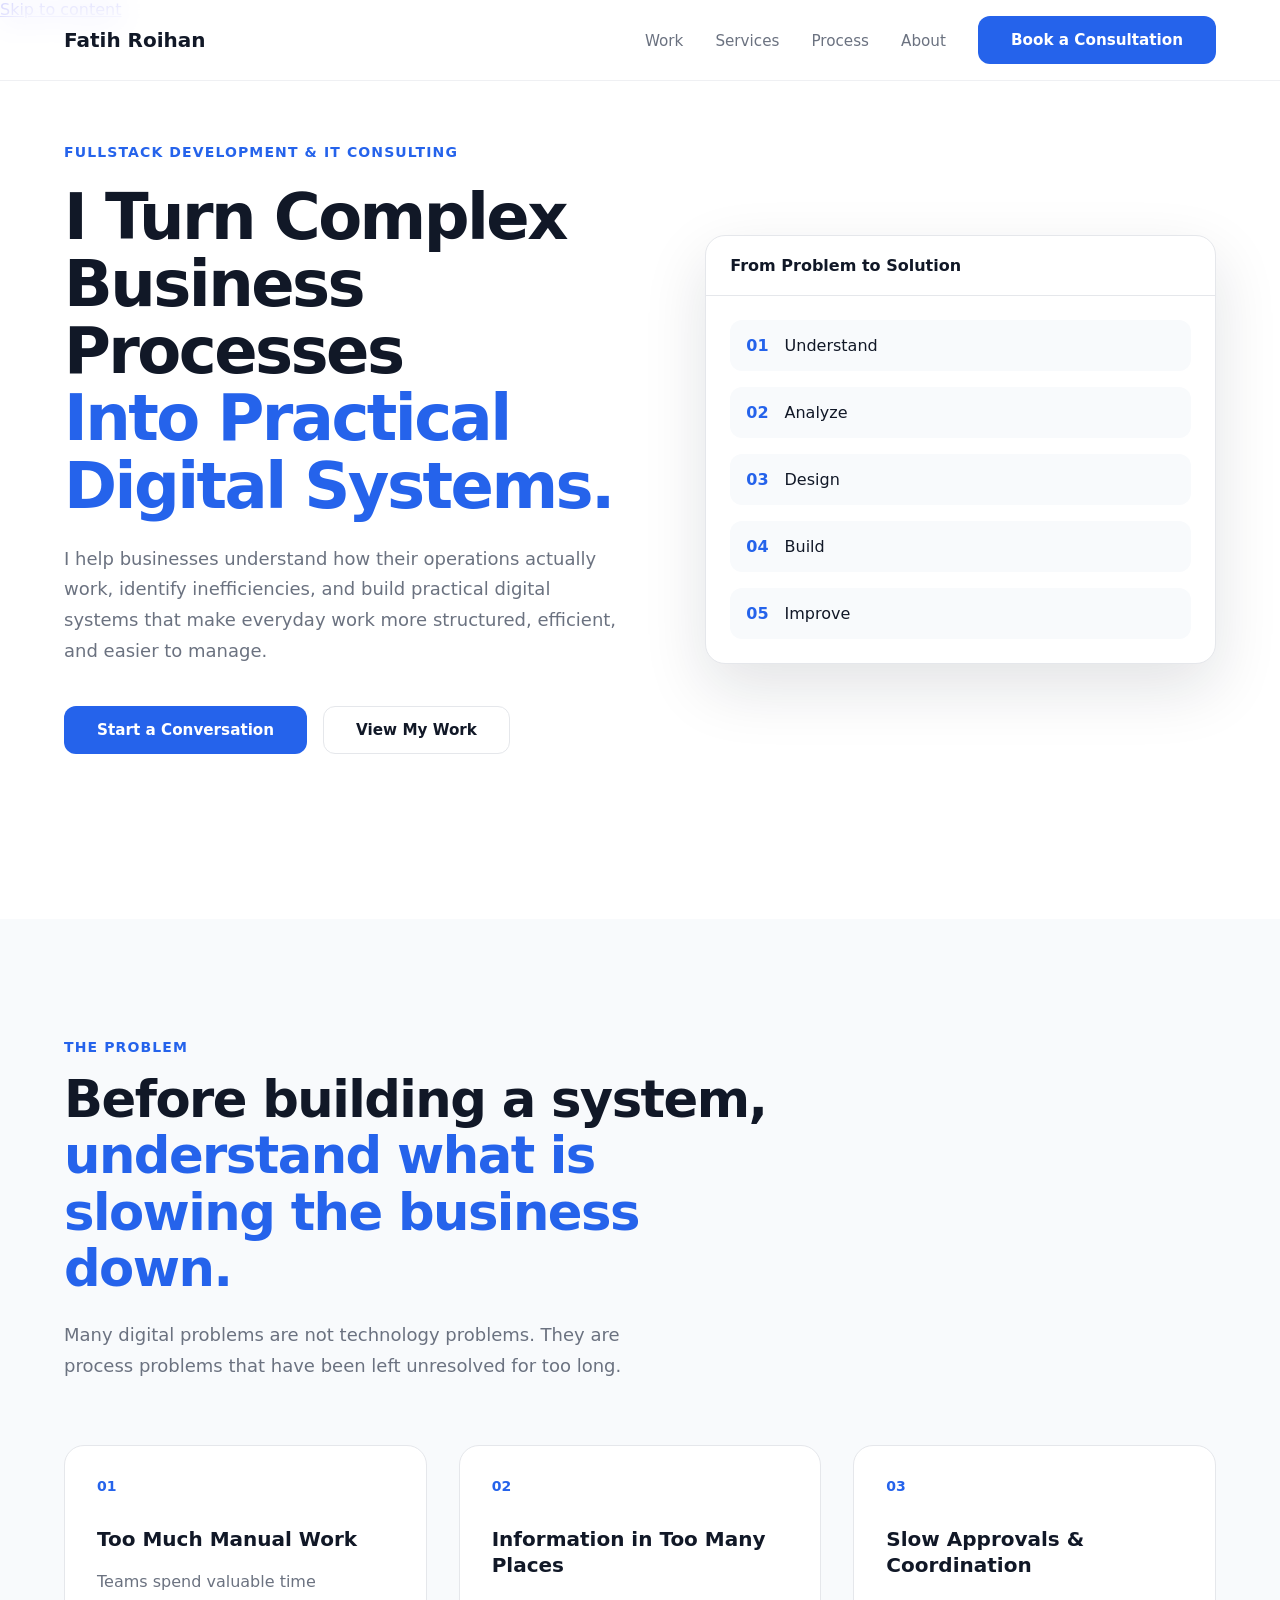
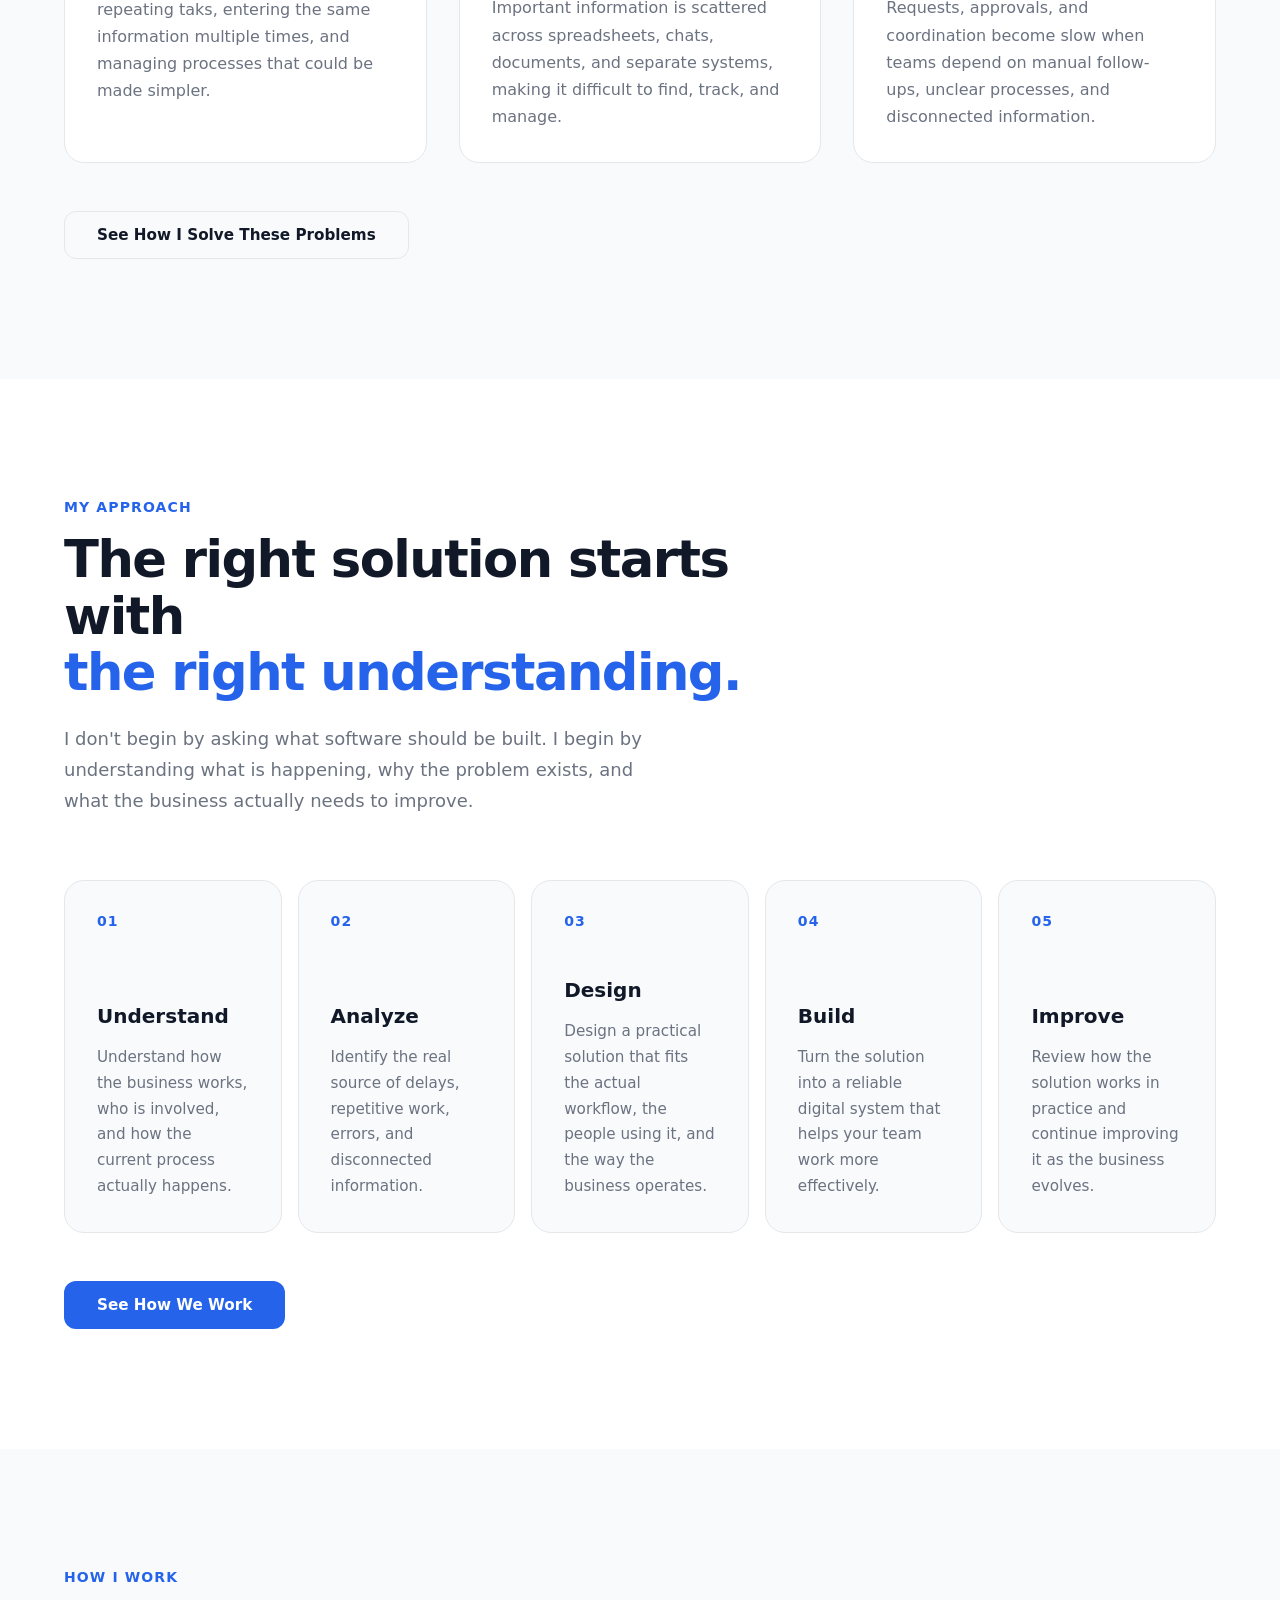
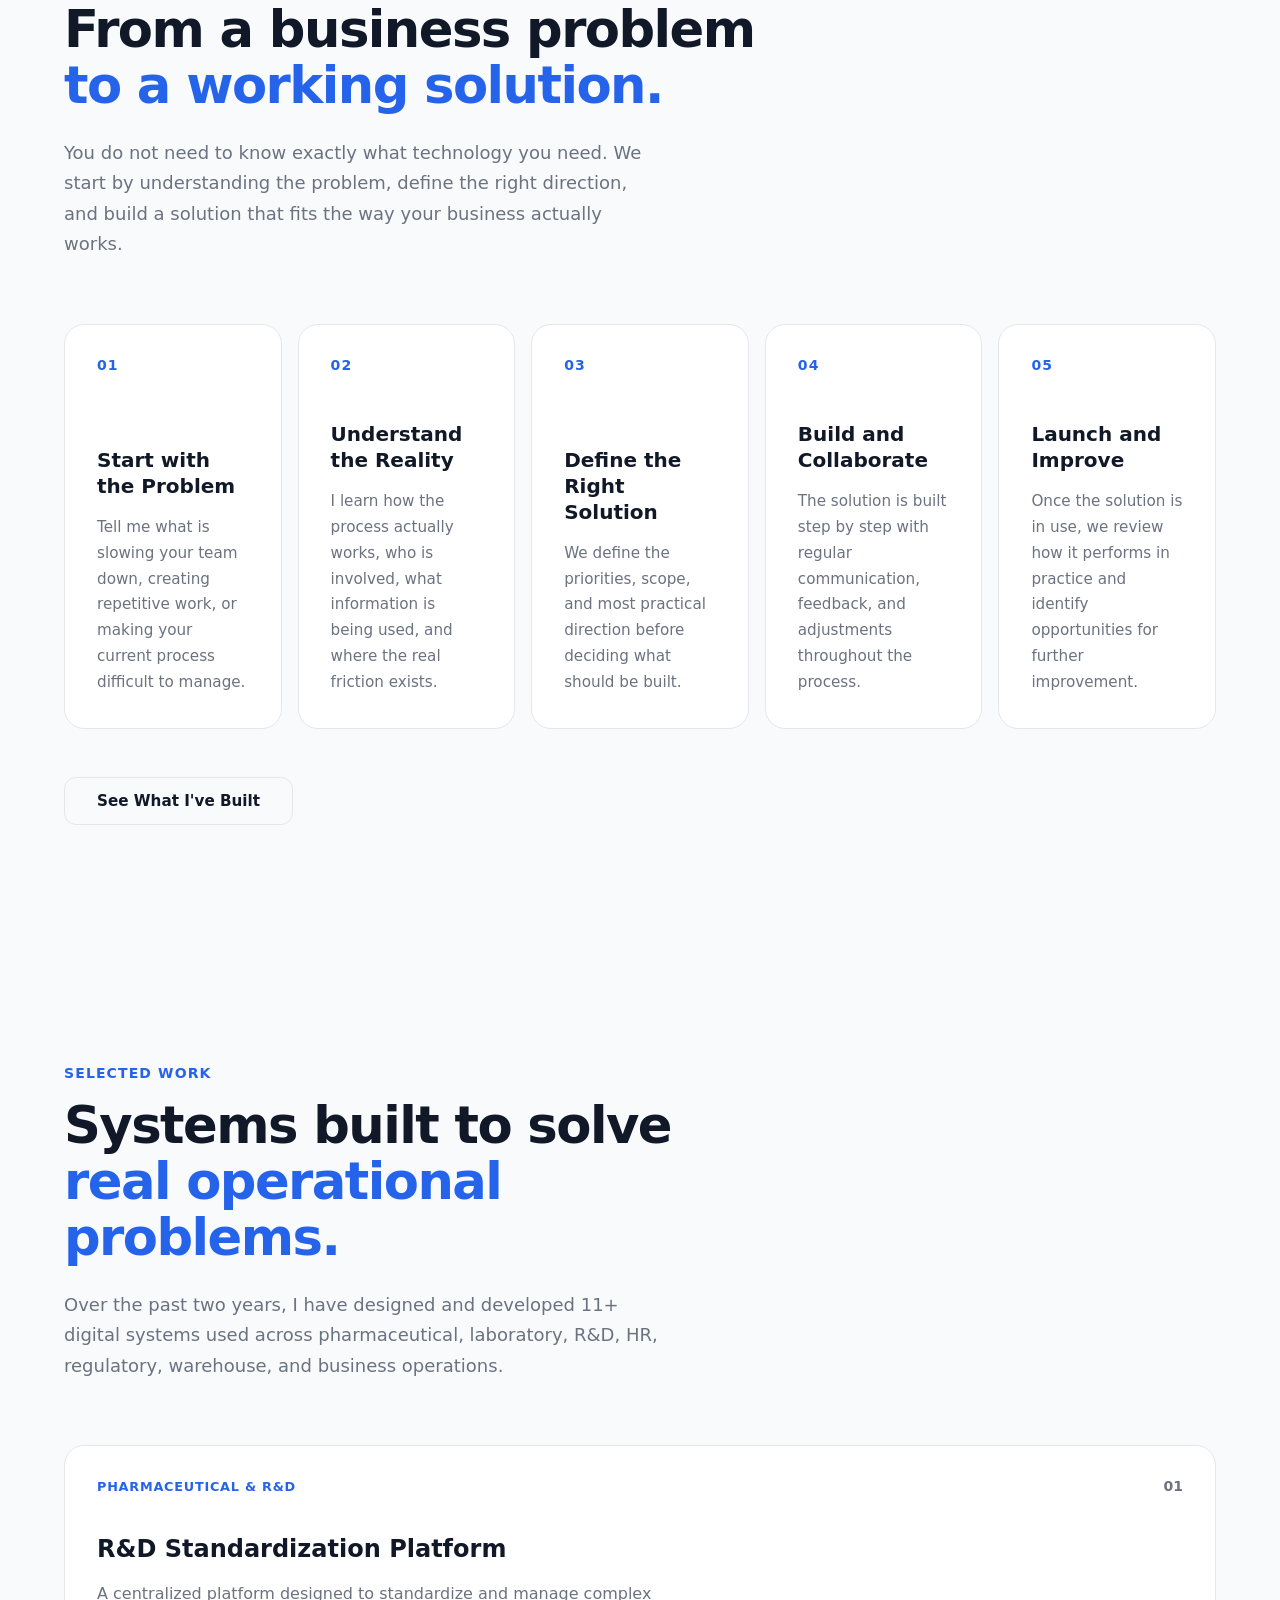
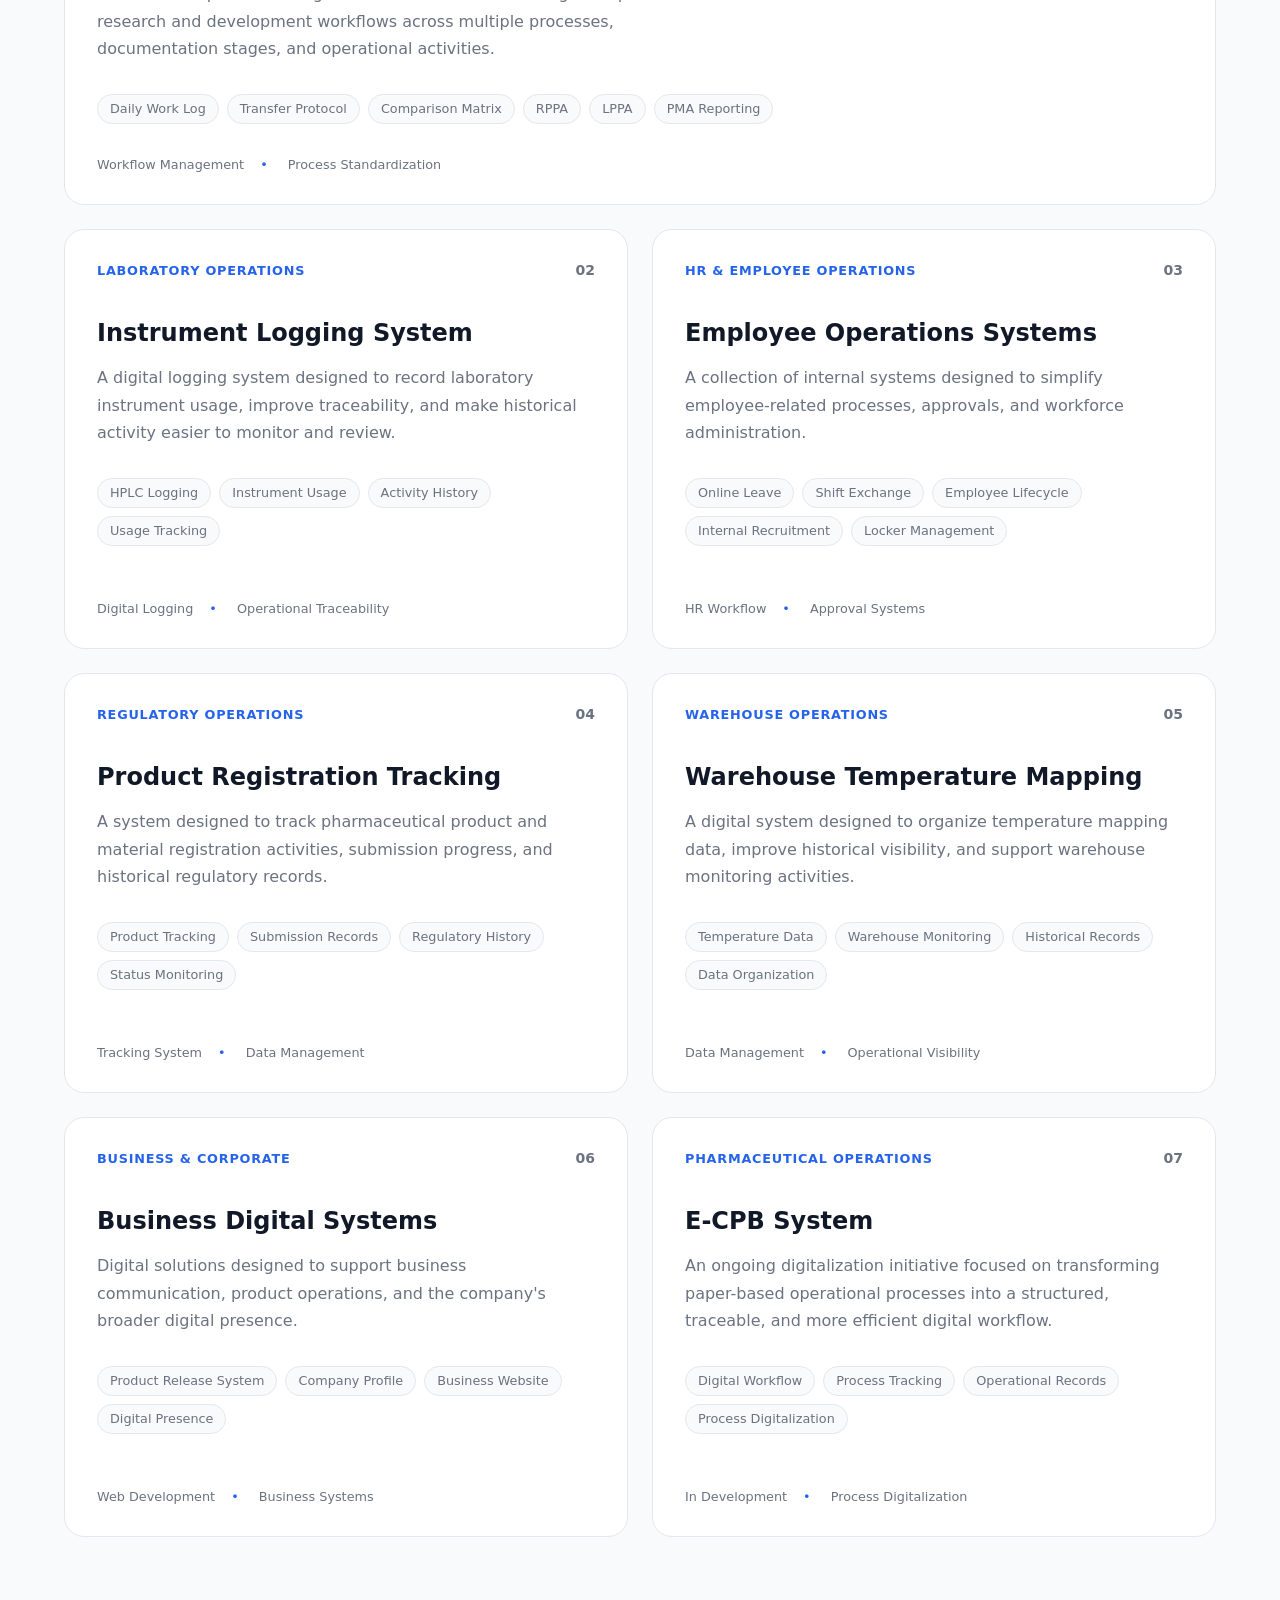
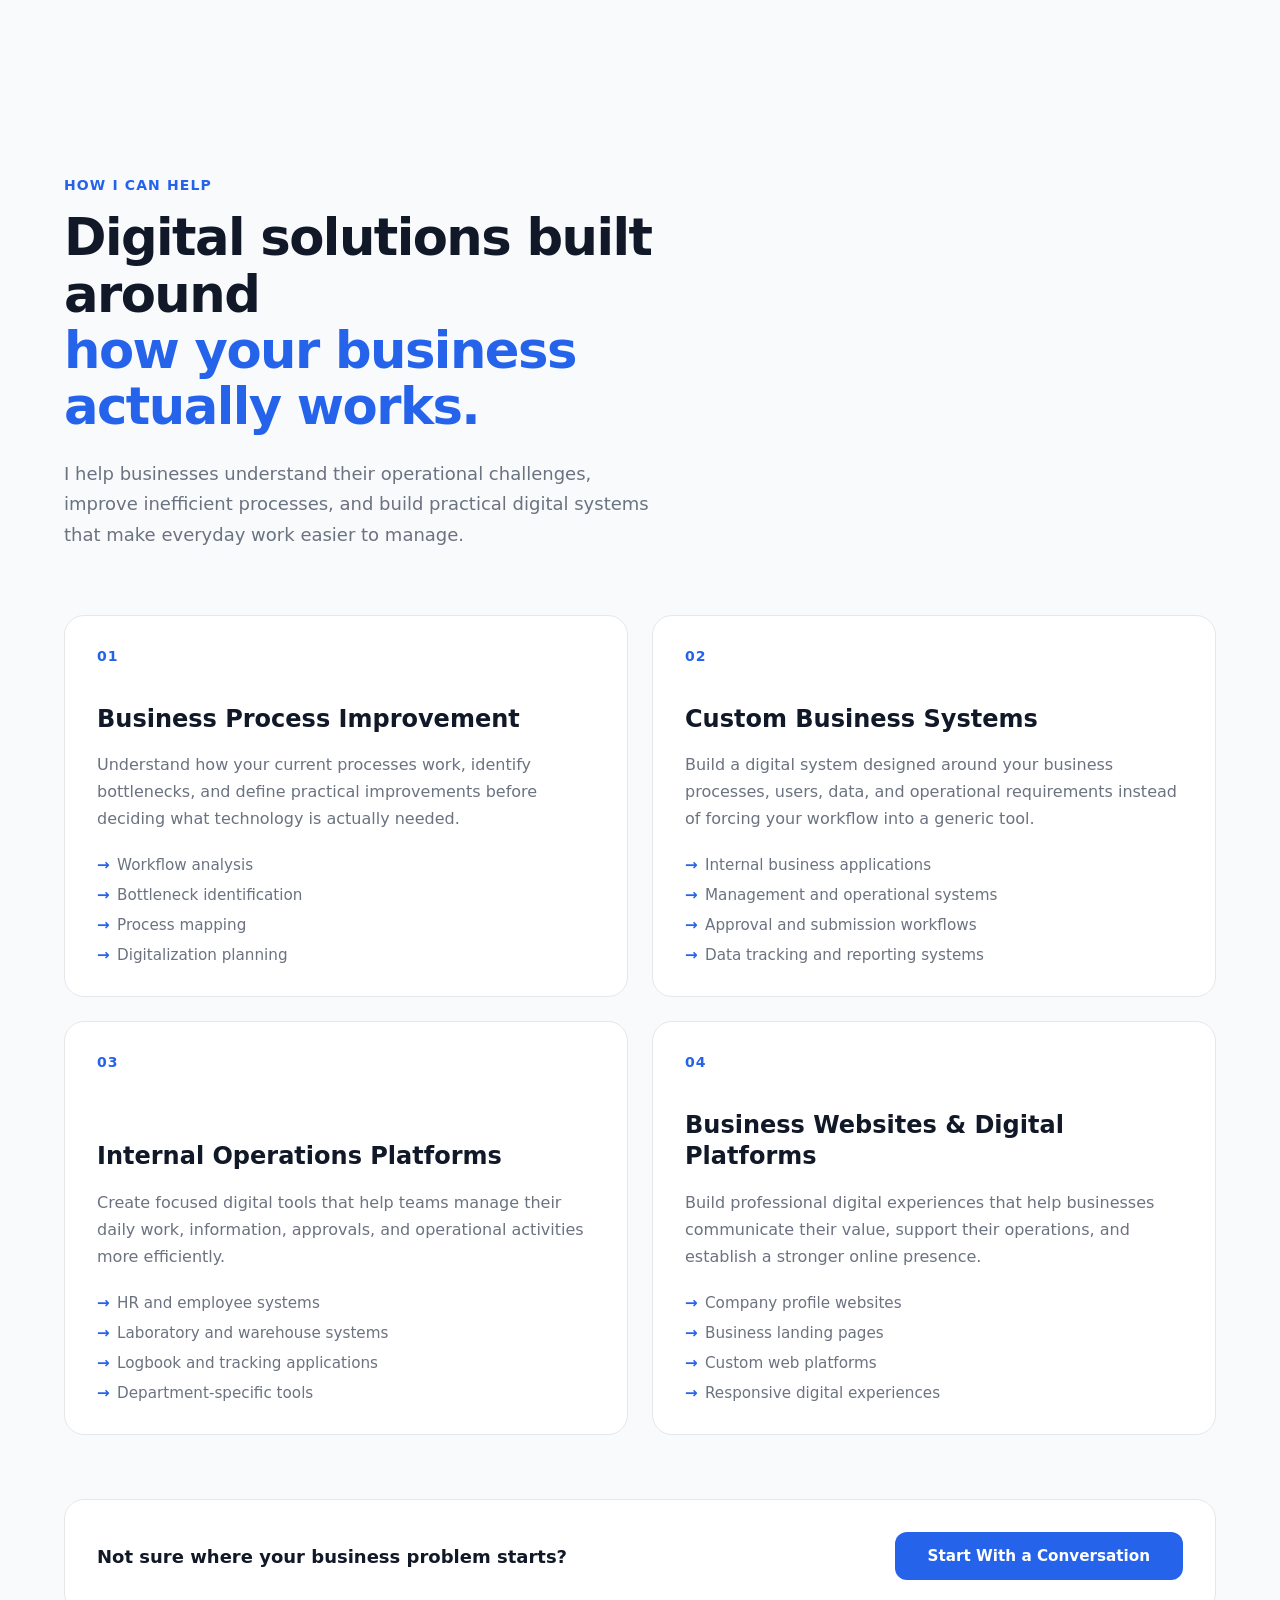
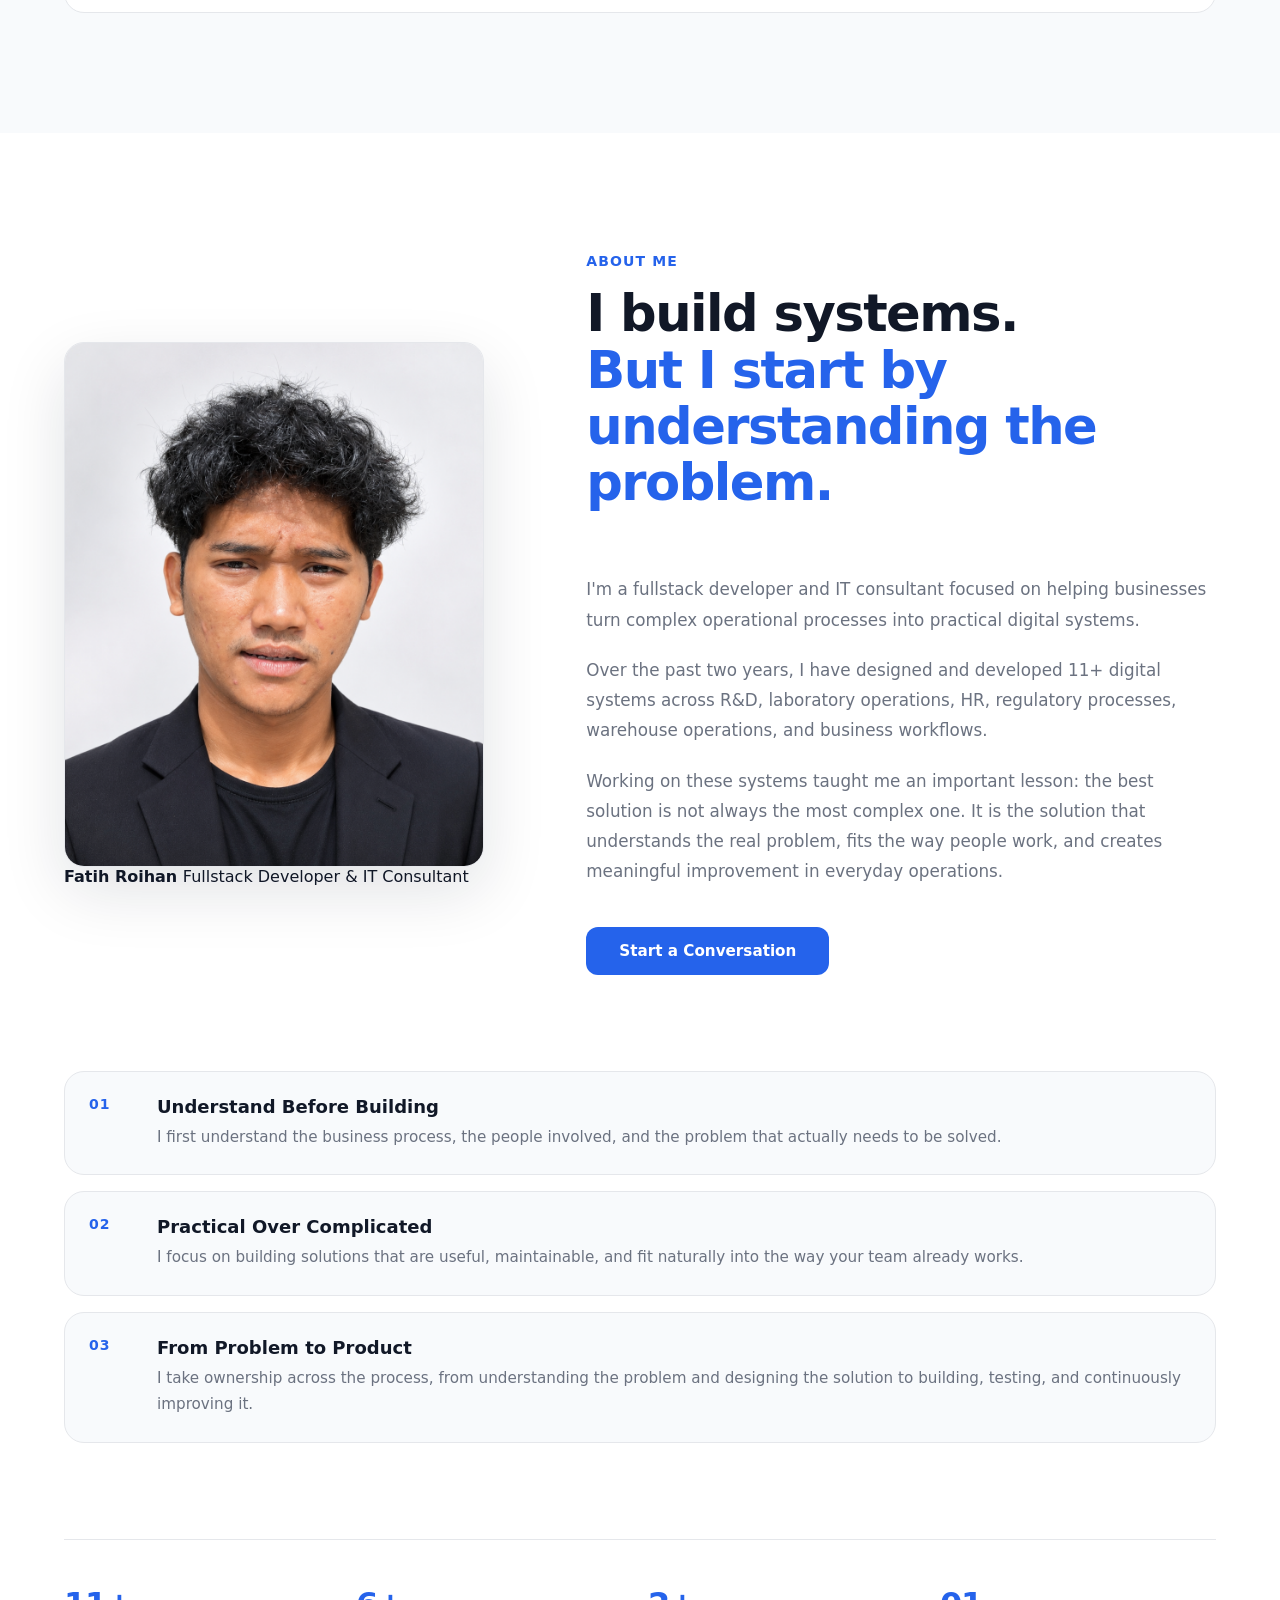
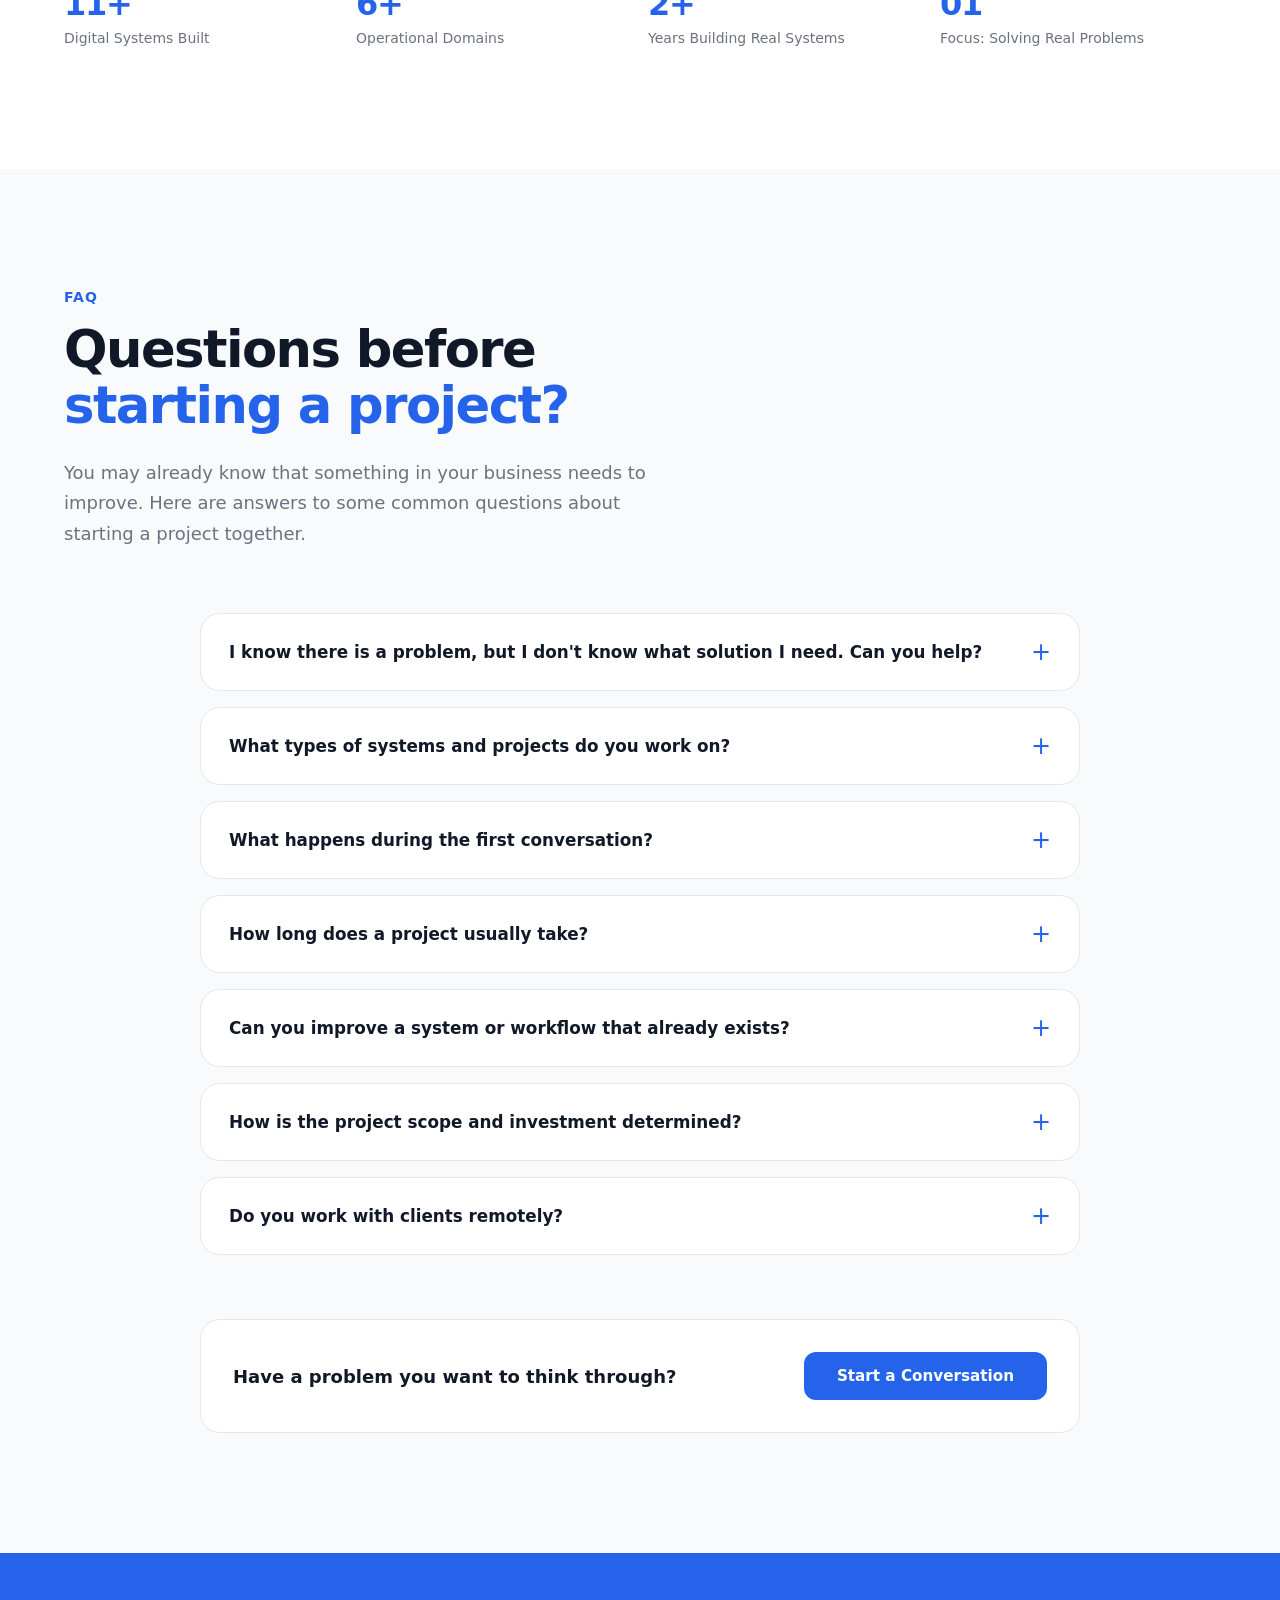
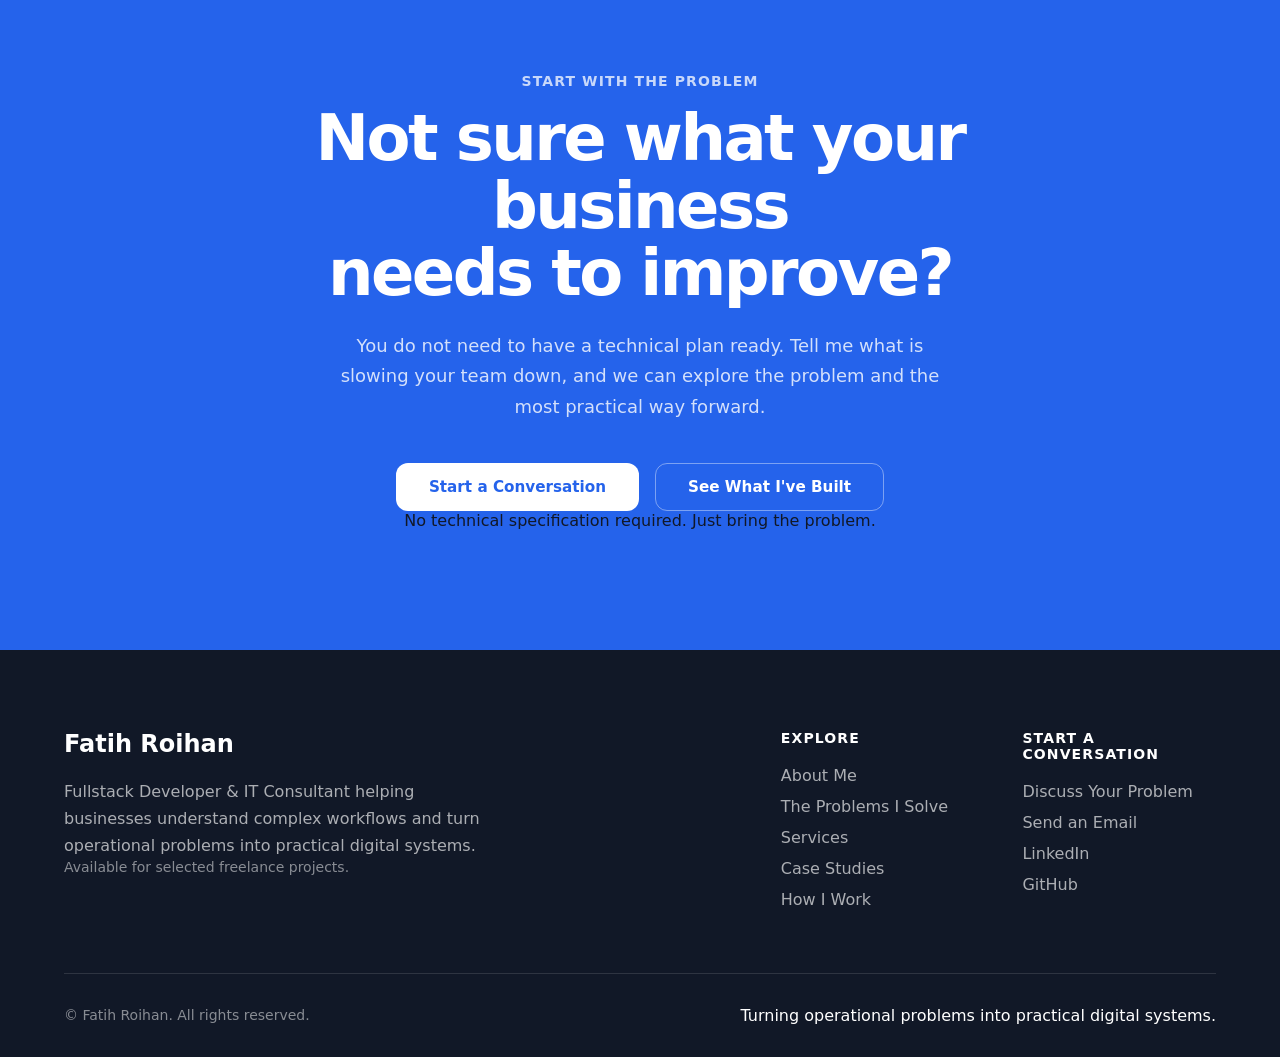
==== commit b08bb077: "add favicon and adding linkedin link" ====
--- a/index.html
+++ b/index.html
@@ -9,7 +9,7 @@
     <title>Fatih Roihan | Fullstack Developer & IT Consultant</title>
     <meta name="description" content="Helping businesses solve operational problems through custom web solutions.">
     <!-- Favicon -->
-    <link rel="icon" href="assets/icons/favicon.ico">
+    <link rel="icon" type="image/png" href="assets/images/favicon-besar.png">
     <!-- open graph seo -->
     <meta property="og:title" content="">
     <meta property="og:description" content="">
@@ -206,7 +206,7 @@
                         </h3>
 
                         <p class="problem-card__description">
-                            Teams spend valuable time repeating tasks, entering the same
+                            Teams spend valuable time repeating taks, entering the same
                             information multiple times, and managing processes that could
                             be made simpler.
                         </p>
@@ -1735,7 +1735,7 @@
 
                     <div class="final-cta__actions">
 
-                        <a href="mailto:your@email.com?subject=Let's%20Discuss%20a%20Business%20Problem"
+                        <a href="mailto:roihandev99@email.com?subject=Let's%20Discuss%20a%20Business%20Problem"
                             class="button button--primary">
                             Start a Conversation
                         </a>
@@ -1858,21 +1858,22 @@
 
 
                             <li>
-                                <a href="mailto:your-email@example.com">
+                                <a href="mailto:roihandev99@example.com">
                                     Send an Email
                                 </a>
                             </li>
 
 
                             <li>
-                                <a href="YOUR_LINKEDIN_URL" target="_blank" rel="noopener noreferrer">
+                                <a href="https://www.linkedin.com/in/fatih-roihan-909173308" target="_blank"
+                                    rel="noopener noreferrer">
                                     LinkedIn
                                 </a>
                             </li>
 
 
                             <li>
-                                <a href="YOUR_GITHUB_URL" target="_blank" rel="noopener noreferrer">
+                                <a href="https://github.com/fatihroihandev" target="_blank" rel="noopener noreferrer">
                                     GitHub
                                 </a>
                             </li>
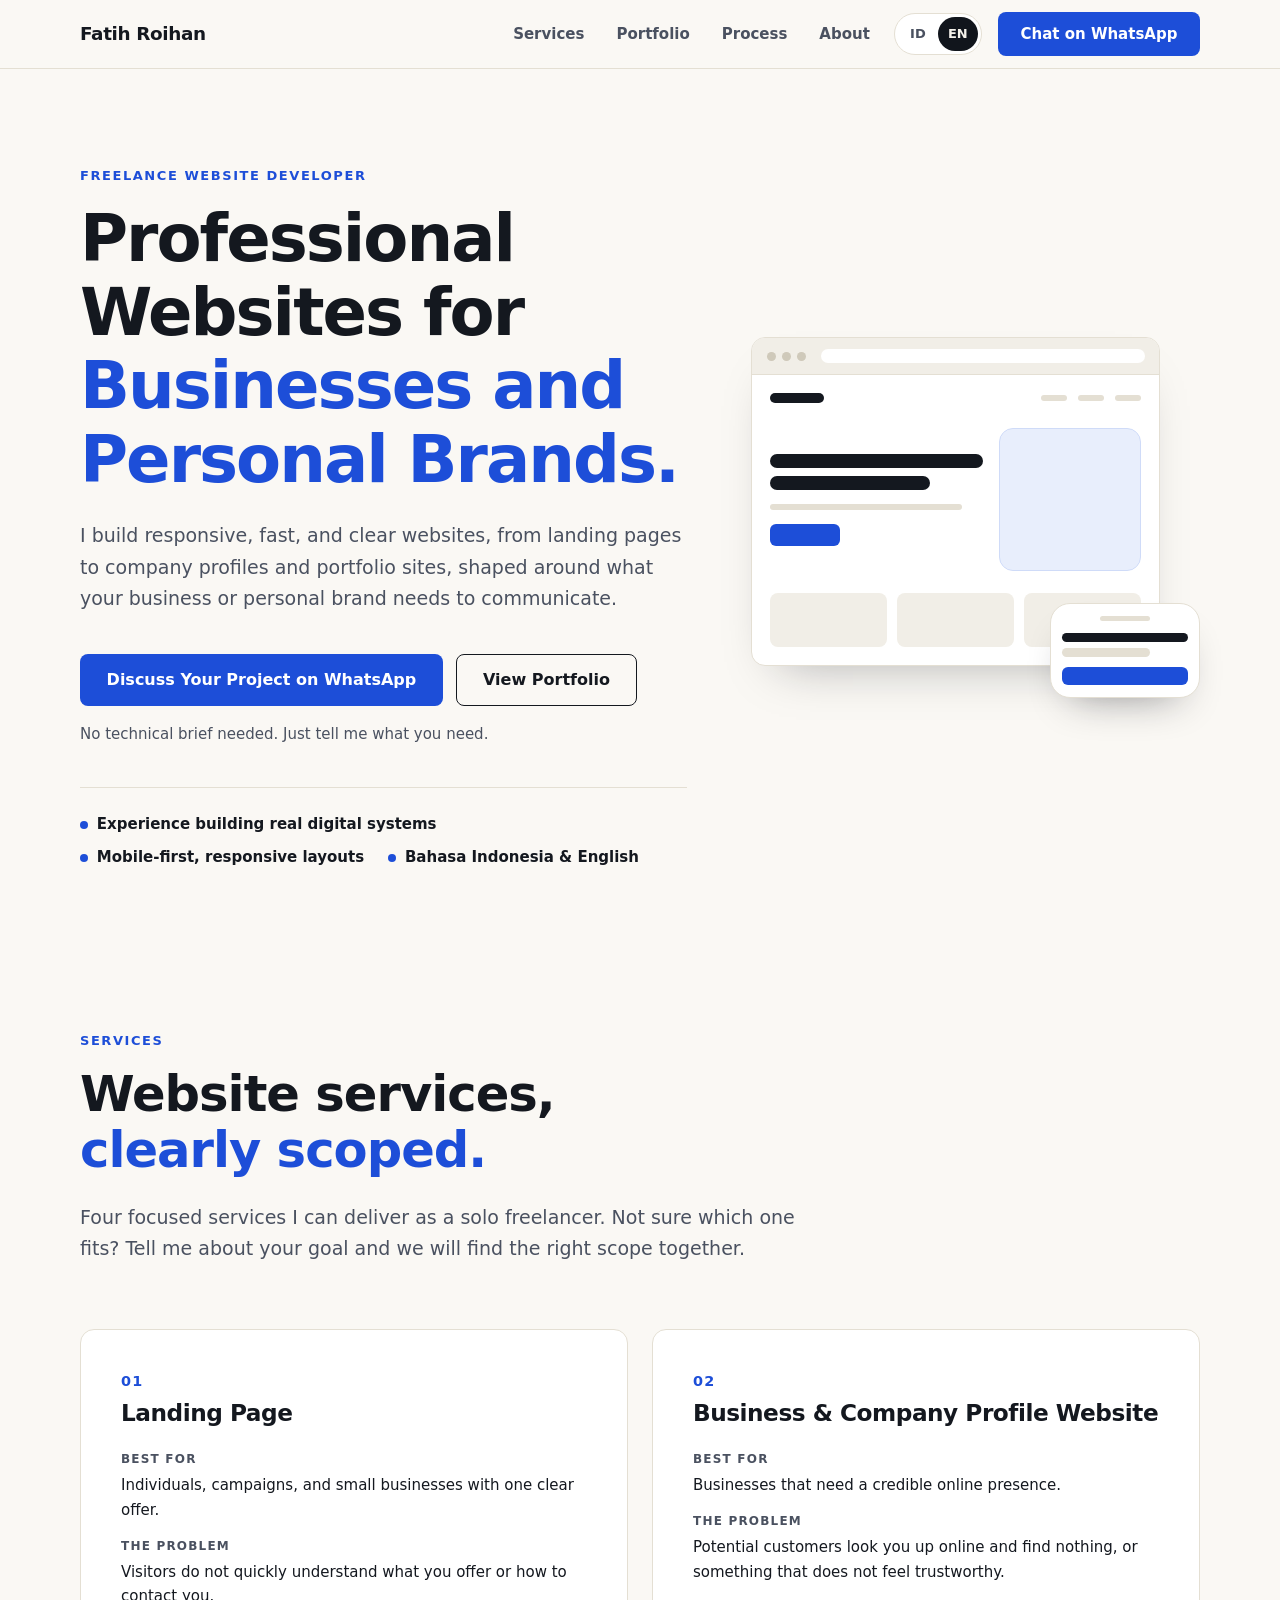
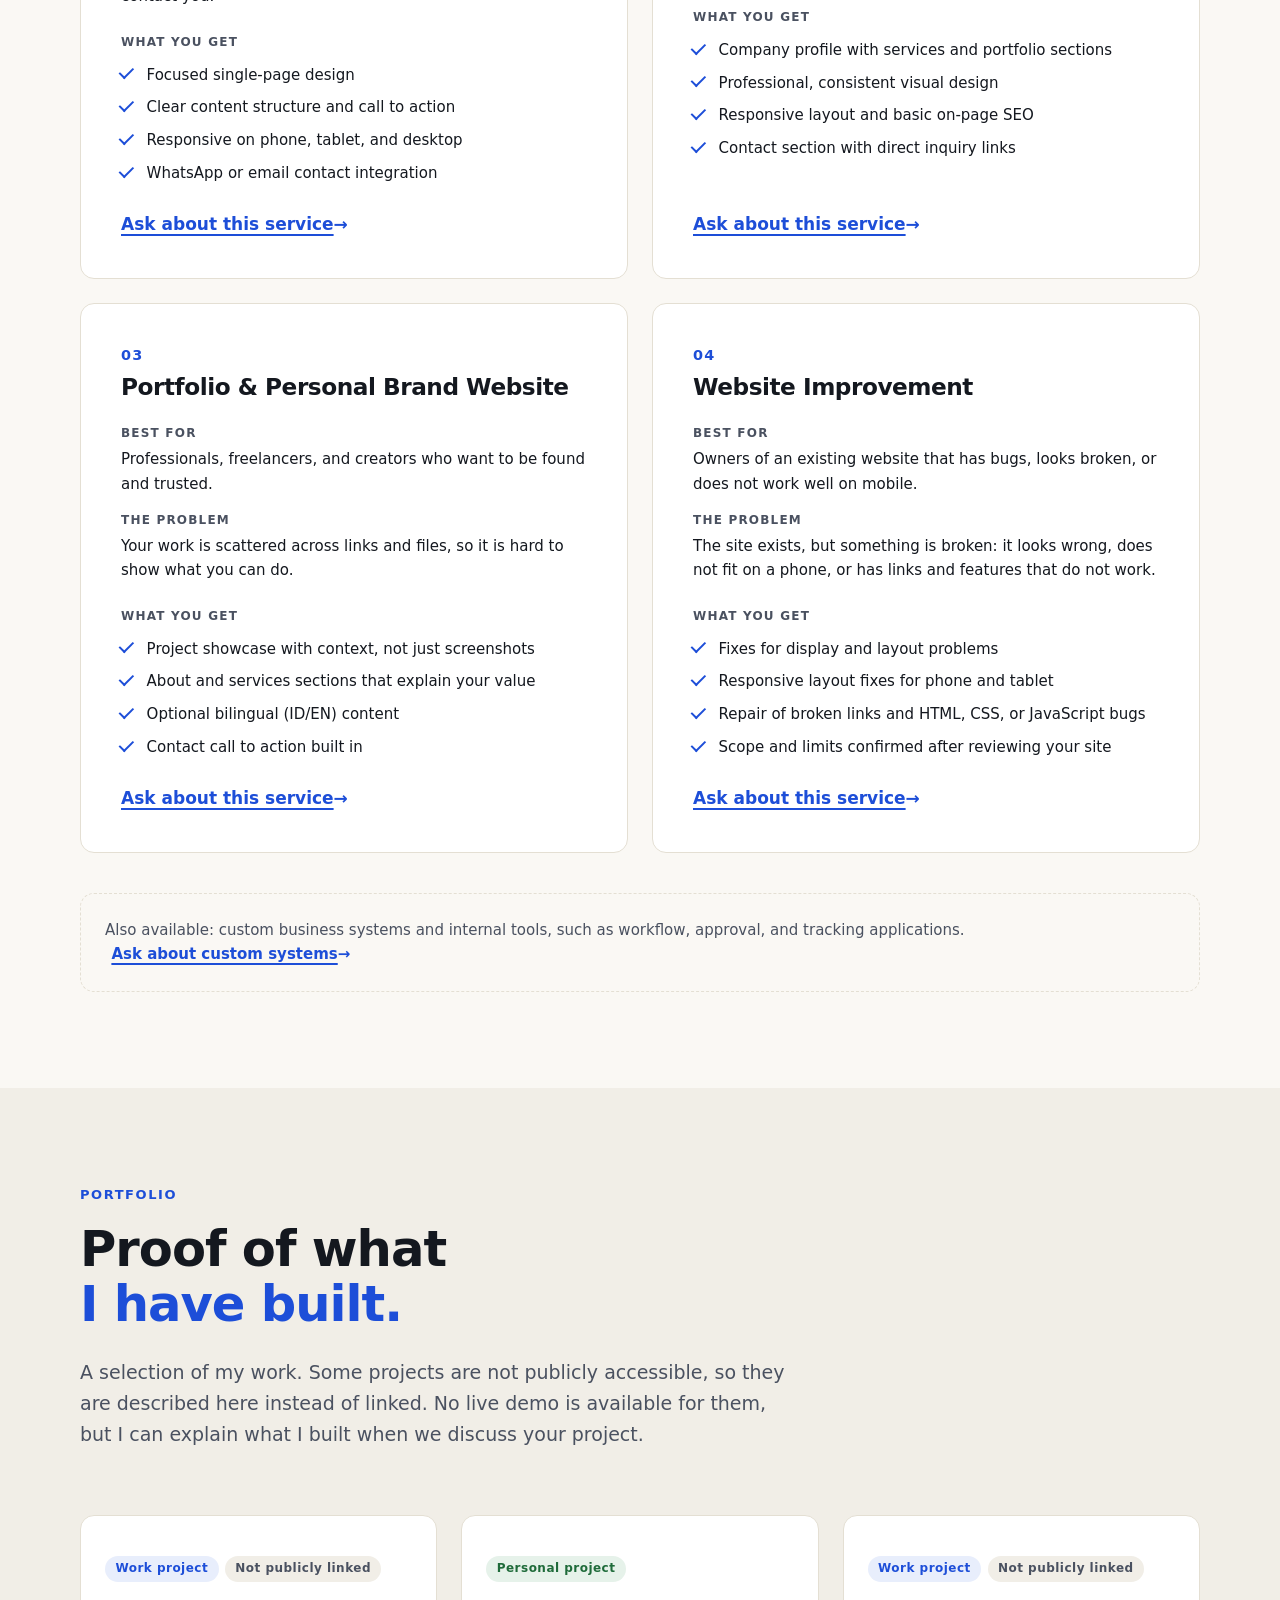
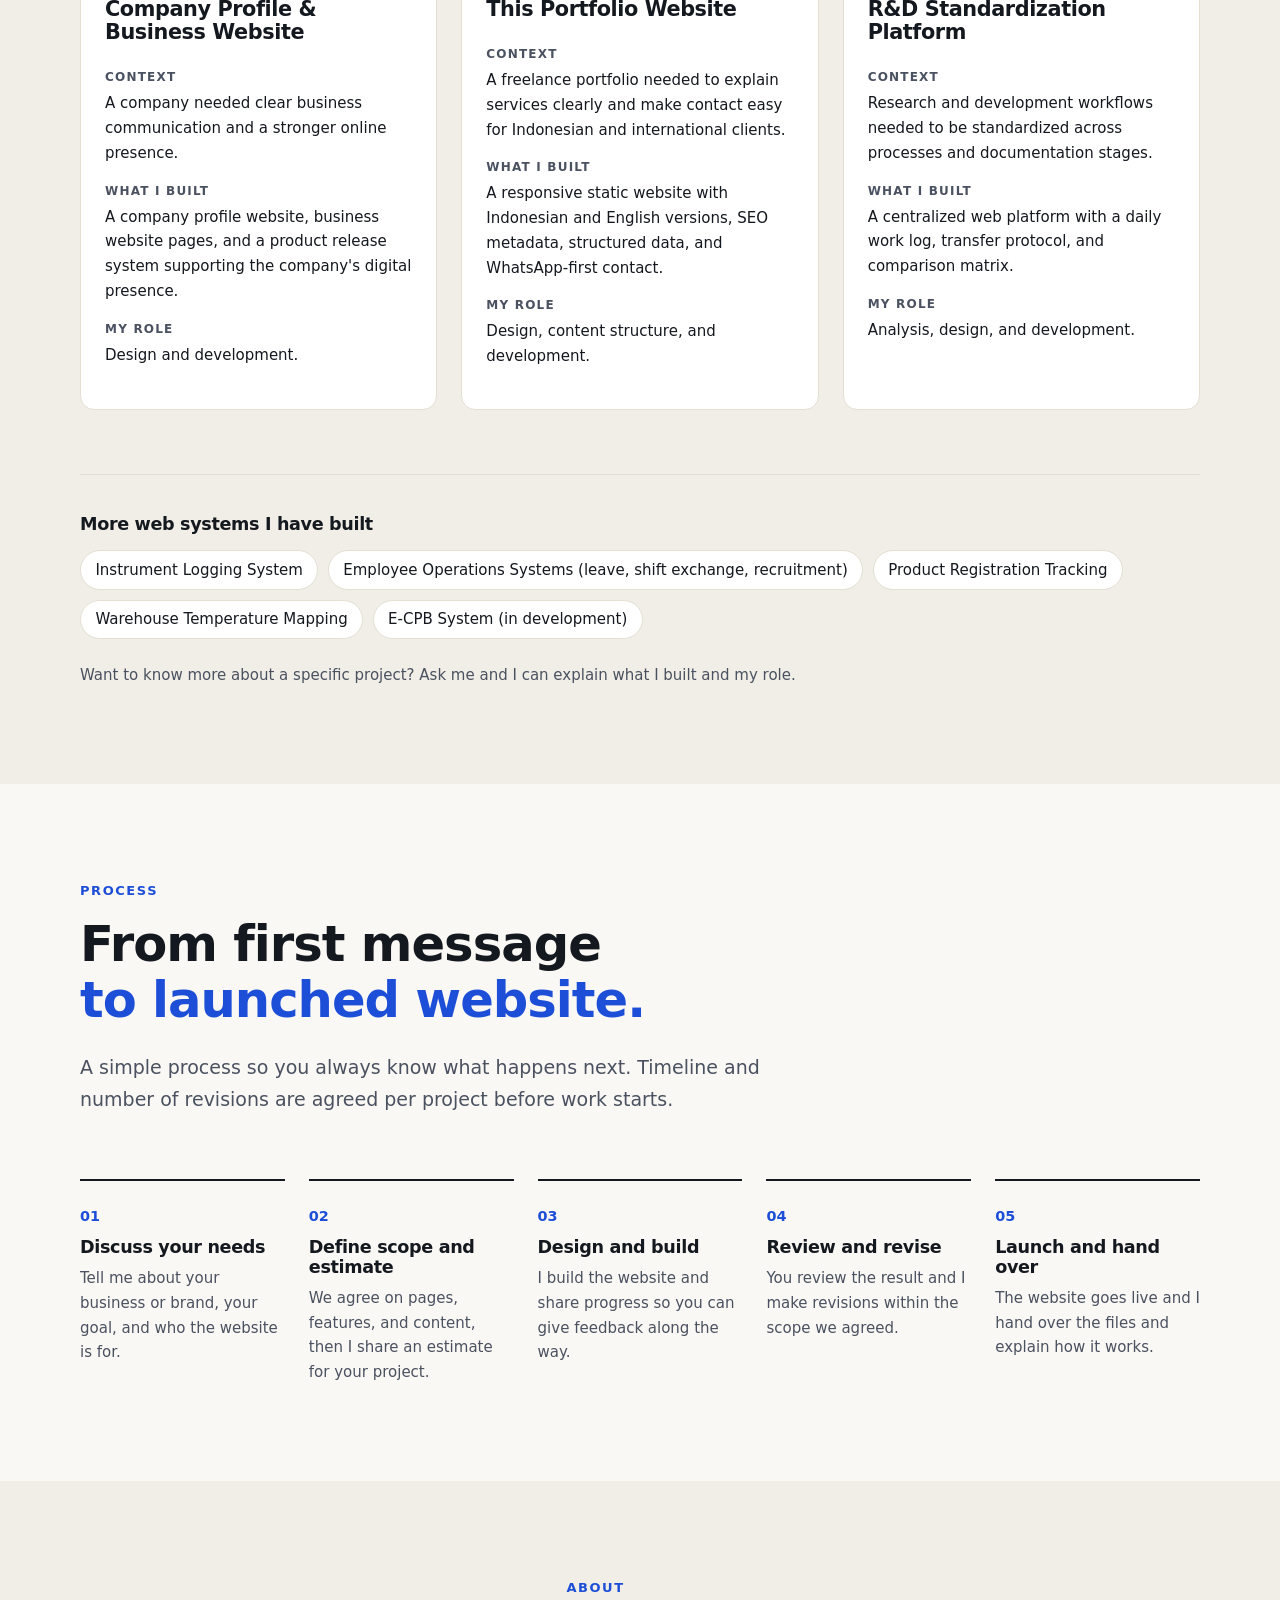
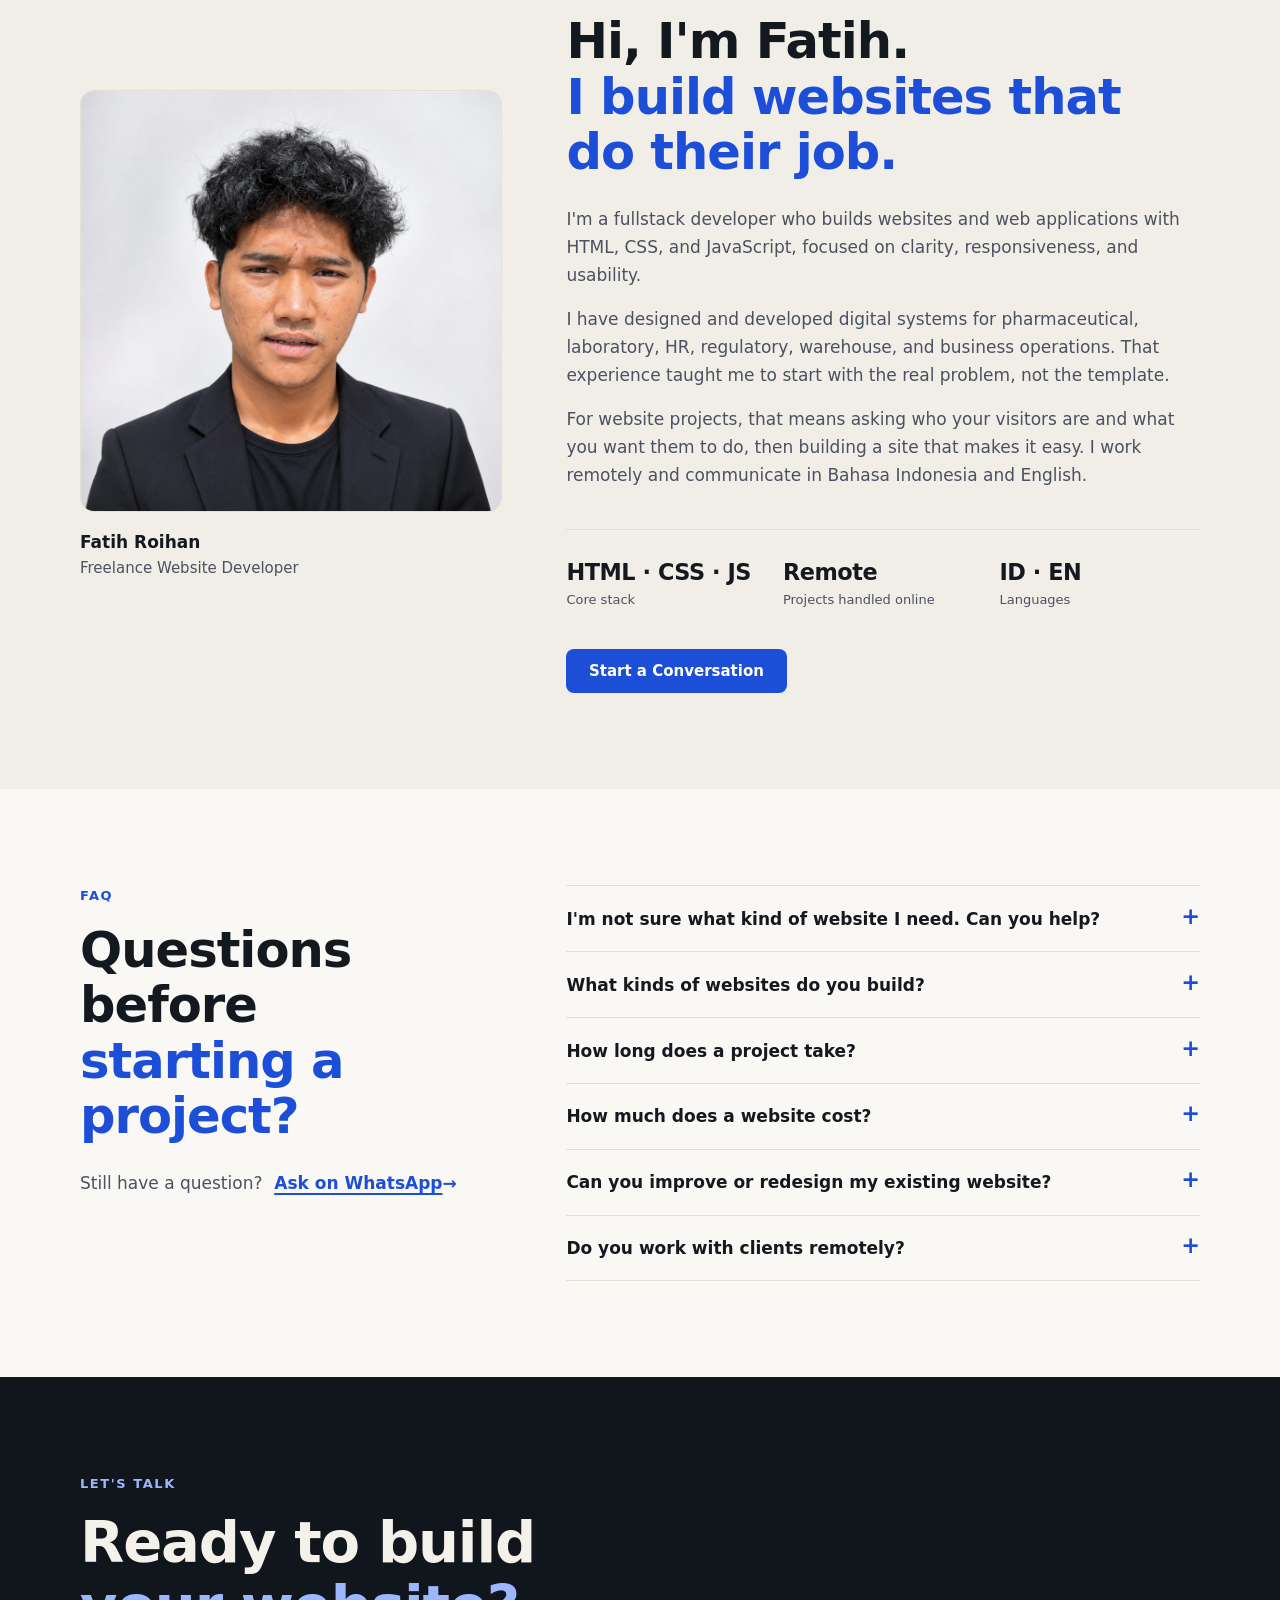
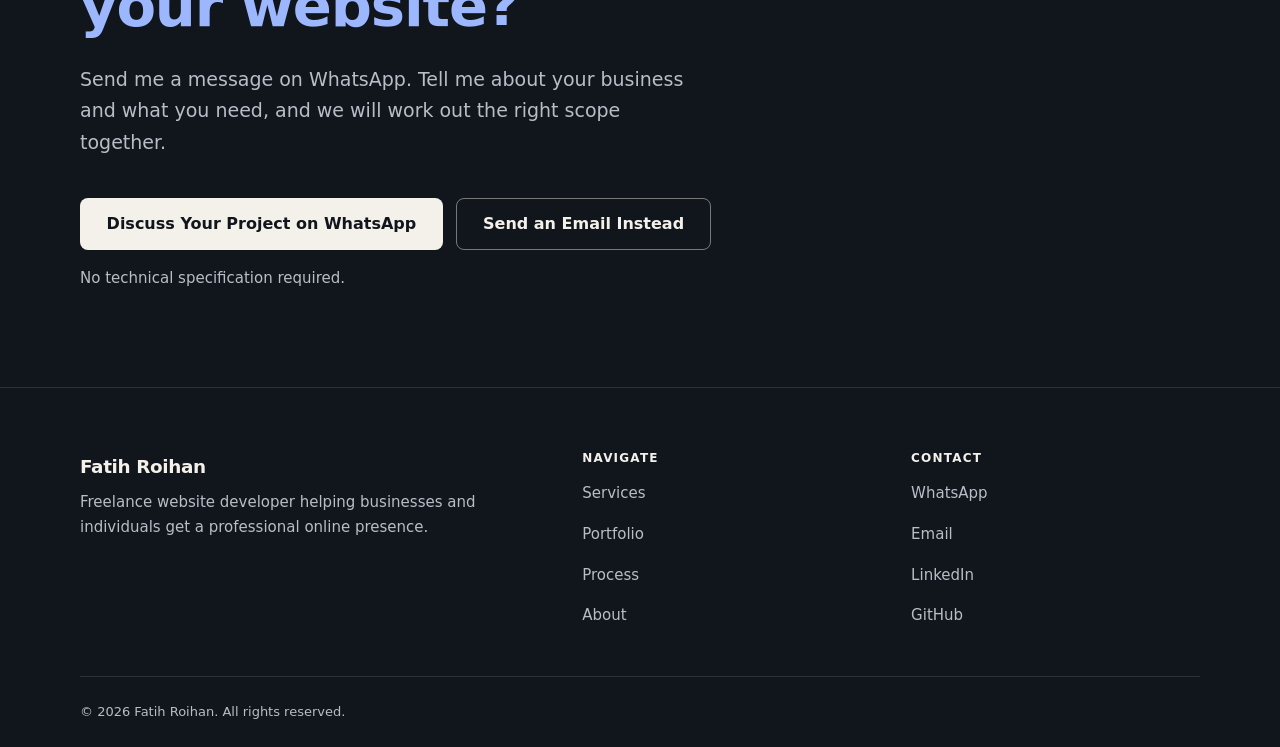
==== commit bbfeee87: "perubahan desain dan seo" ====
--- a/index.html
+++ b/index.html
@@ -2,22 +2,67 @@
 <html lang="en">
 
 <head>
-    <!-- Basic Meta -->
     <meta charset="UTF-8">
     <meta name="viewport" content="width=device-width, initial-scale=1.0">
-    <!-- SEO -->
-    <title>Fatih Roihan | Fullstack Developer & IT Consultant</title>
-    <meta name="description" content="Helping businesses solve operational problems through custom web solutions.">
-    <!-- Favicon -->
+
+    <title>Fatih Roihan | Freelance Website Developer for Business</title>
+    <meta name="description" data-i18n-attr="content:meta.description"
+        content="Freelance web developer building responsive landing pages, company profile websites, and portfolio sites for businesses and individuals. Chat on WhatsApp.">
+    <meta name="author" content="Fatih Roihan">
+    <meta name="robots" content="index, follow, max-image-preview:large">
+    <meta name="theme-color" content="#FAF8F4">
+
+    <link rel="canonical" href="https://fatihroihan.site/">
+    <link rel="alternate" hreflang="en" href="https://fatihroihan.site/">
+    <link rel="alternate" hreflang="id" href="https://fatihroihan.site/id/">
+    <link rel="alternate" hreflang="x-default" href="https://fatihroihan.site/">
+
     <link rel="icon" type="image/png" href="assets/images/favicon-besar.png">
-    <!-- open graph seo -->
-    <meta property="og:title" content="">
-    <meta property="og:description" content="">
-    <meta property="og:image" content="">
+
+    <meta property="og:title" data-i18n-attr="content:og.title" content="Fatih Roihan | Freelance Website Developer">
+    <meta property="og:description" data-i18n-attr="content:og.description"
+        content="Landing pages, company profile websites, and portfolio sites built to be clear, responsive, and ready to turn visitors into conversations.">
+    <meta property="og:image" content="https://fatihroihan.site/assets/images/og-cover.png">
+    <meta property="og:image:width" content="1200">
+    <meta property="og:image:height" content="630">
+    <meta property="og:url" content="https://fatihroihan.site/">
     <meta property="og:type" content="website">
-    <!-- color -->
-    <meta name="theme-color" content="#2563EB">
-    <!-- CSS -->
+    <meta property="og:site_name" content="Fatih Roihan">
+    <meta property="og:locale" content="en_US">
+    <meta property="og:locale:alternate" content="id_ID">
+    <meta name="twitter:card" content="summary_large_image">
+
+    <script type="application/ld+json">
+    {
+        "@context": "https://schema.org",
+        "@graph": [
+            {
+                "@type": "Person",
+                "@id": "https://fatihroihan.site/#person",
+                "name": "Fatih Roihan",
+                "url": "https://fatihroihan.site/",
+                "image": "https://fatihroihan.site/assets/images/fatihroihan.jpg",
+                "jobTitle": "Freelance Website Developer",
+                "description": "Freelance web developer building landing pages, company profile websites, and portfolio sites for businesses and individuals.",
+                "knowsLanguage": ["id", "en"],
+                "knowsAbout": ["Web development", "Landing pages", "Company profile websites", "Responsive web design"],
+                "sameAs": [
+                    "https://www.linkedin.com/in/fatih-roihan-909173308",
+                    "https://github.com/fatihroihandev"
+                ]
+            },
+            {
+                "@type": "WebSite",
+                "@id": "https://fatihroihan.site/#website",
+                "url": "https://fatihroihan.site/",
+                "name": "Fatih Roihan",
+                "inLanguage": ["en", "id"],
+                "publisher": { "@id": "https://fatihroihan.site/#person" }
+            }
+        ]
+    }
+    </script>
+
     <link rel="stylesheet" href="assets/css/reset.css">
     <link rel="stylesheet" href="assets/css/variables.css">
     <link rel="stylesheet" href="assets/css/style.css">
@@ -25,1889 +70,355 @@
 </head>
 
 <body>
-    <a class="skip-link" href="#hero">
-        Skip to content
-    </a>
-    <header id="header" class="site-header">
-        <nav class="navbar container" aria-label="Main navigation">
-            <a href="#hero" class="navbar__logo">
-                Fatih Roihan
-            </a>
-            <button class="navbar__toggle" type="button" aria-label="Open navigation menu" aria-expanded="false"
-                aria-controls="primary-navigation">
-                <span></span>
-                <span></span>
-                <span></span>
-            </button>
+    <a class="skip-link" href="#main-content" data-i18n="skip">Skip to content</a>
+
+    <header class="site-header">
+        <nav class="navbar container" aria-label="Main navigation" data-i18n-attr="aria-label:nav.label">
+            <a href="#hero" class="navbar__logo">Fatih Roihan</a>
 
             <div id="primary-navigation" class="navbar__menu">
                 <ul class="navbar__links">
-                    <li>
-                        <a href="#case-studies">Work</a>
-                    </li>
-                    <li>
-                        <a href="#services">Services</a>
-                    </li>
-                    <li>
-                        <a href="#work-process">Process</a>
-                    </li>
-                    <li>
-                        <a href="#about">About</a>
-                    </li>
+                    <li><a href="#services" data-i18n="nav.services">Services</a></li>
+                    <li><a href="#portfolio" data-i18n="nav.work">Portfolio</a></li>
+                    <li><a href="#process" data-i18n="nav.process">Process</a></li>
+                    <li><a href="#about" data-i18n="nav.about">About</a></li>
                 </ul>
-                <a href="#final-cta" class="button button--primary navbar__cta">Book a Consultation</a>
+            </div>
+
+            <div class="navbar__actions">
+                <div class="lang-switch" role="group" aria-label="Language" data-i18n-attr="aria-label:lang.label">
+                    <button type="button" class="lang-switch__option" data-lang-option="id" aria-pressed="false" lang="id">ID</button>
+                    <button type="button" class="lang-switch__option" data-lang-option="en" aria-pressed="true" lang="en">EN</button>
+                </div>
+                <a href="https://wa.me/628818227834?text=Hi%20Fatih%2C%20I'm%20interested%20in%20your%20freelance%20services%20and%20would%20like%20to%20discuss%20my%20website%20project."
+                    class="button button--primary navbar__cta" data-contact="whatsapp" data-i18n="nav.cta"
+                    data-track="whatsapp_click" data-track-location="navbar" target="_blank" rel="noopener noreferrer">Chat on WhatsApp</a>
+                <button class="navbar__toggle" type="button" aria-label="Open navigation menu" aria-expanded="false"
+                    aria-controls="primary-navigation">
+                    <span></span><span></span><span></span>
+                </button>
             </div>
         </nav>
     </header>
-    <main>
+
+    <main id="main-content" tabindex="-1">
+
         <!-- HERO -->
-        <section id="hero" class="hero section" aria-labelledby="hero-title">
+        <section id="hero" class="hero" aria-labelledby="hero-title">
             <div class="container hero__container">
-
                 <div class="hero__content">
-
-                    <p class="hero__eyebrow">
-                        Fullstack Development & IT Consulting
+                    <p class="eyebrow" data-i18n="hero.eyebrow">Freelance Website Developer</p>
+                    <h1 id="hero-title" class="hero__title" data-i18n-title="hero.title">Professional Websites for <span>Businesses and Personal Brands.</span></h1>
+                    <p class="hero__description" data-i18n="hero.desc">I build responsive, fast, and clear websites, from landing pages to company profiles and portfolio sites, shaped around what your business or personal brand needs to communicate.</p>
+
+                    <div class="hero__actions">
+                        <a href="https://wa.me/628818227834?text=Hi%20Fatih%2C%20I'm%20interested%20in%20your%20freelance%20services%20and%20would%20like%20to%20discuss%20my%20website%20project."
+                            class="button button--primary button--lg" data-contact="whatsapp" data-i18n="hero.cta1"
+                            data-track="whatsapp_click" data-track-location="hero" target="_blank" rel="noopener noreferrer">Discuss Your Project on WhatsApp</a>
+                        <a href="#portfolio" class="button button--secondary button--lg" data-i18n="hero.cta2">View Portfolio</a>
+                    </div>
+                    <p class="hero__note" data-i18n="hero.note">No technical brief needed. Just tell me what you need.</p>
+
+                    <ul class="hero__proof">
+                        <li data-i18n="hero.p1">Experience building real digital systems</li>
+                        <li data-i18n="hero.p2">Mobile-first, responsive layouts</li>
+                        <li data-i18n="hero.p3">Bahasa Indonesia &amp; English</li>
+                    </ul>
+                </div>
+
+                <div class="hero__visual" role="img" aria-label="Illustration of a website layout"
+                    data-i18n-attr="aria-label:hero.mock.label">
+                    <div class="browser">
+                        <div class="browser__bar"><i></i><i></i><i></i><span></span></div>
+                        <div class="browser__body">
+                            <div class="browser__nav"><b></b><span></span><span></span><span></span></div>
+                            <div class="browser__hero">
+                                <div class="browser__lines"><b></b><b></b><em></em><u></u></div>
+                                <div class="browser__shape"></div>
+                            </div>
+                            <div class="browser__cards"><div></div><div></div><div></div></div>
+                        </div>
+                    </div>
+                    <div class="phone"><div class="phone__bar"></div><b></b><b></b><div class="phone__btn"></div></div>
+                </div>
+            </div>
+        </section>
+
+        <!-- SERVICES -->
+        <section id="services" class="section" aria-labelledby="services-title">
+            <div class="container">
+                <header class="section-header">
+                    <p class="eyebrow" data-i18n="services.eyebrow">Services</p>
+                    <h2 id="services-title" class="section-title" data-i18n-title="services.title">Website services, <span>clearly scoped.</span></h2>
+                    <p class="section-description" data-i18n="services.desc">Four focused services I can deliver as a solo freelancer. Not sure which one fits? Tell me about your goal and we will find the right scope together.</p>
+                </header>
+
+                <div class="services">
+                    <article class="service">
+                        <span class="service__num" aria-hidden="true">01</span>
+                        <h3 class="service__title" data-i18n="sv1.title">Landing Page</h3>
+                        <dl class="service__facts">
+                            <div><dt data-i18n="sv.for">Best for</dt><dd data-i18n="sv1.for">Individuals, campaigns, and small businesses with one clear offer.</dd></div>
+                            <div><dt data-i18n="sv.problem">The problem</dt><dd data-i18n="sv1.problem">Visitors do not quickly understand what you offer or how to contact you.</dd></div>
+                        </dl>
+                        <p class="service__label" data-i18n="sv.get">What you get</p>
+                        <ul class="checklist">
+                            <li data-i18n="sv1.l1">Focused single-page design</li>
+                            <li data-i18n="sv1.l2">Clear content structure and call to action</li>
+                            <li data-i18n="sv1.l3">Responsive on phone, tablet, and desktop</li>
+                            <li data-i18n="sv1.l4">WhatsApp or email contact integration</li>
+                        </ul>
+                        <a href="https://wa.me/628818227834?text=Hi%20Fatih%2C%20I'd%20like%20to%20discuss%20a%20landing%20page%20project." class="text-link"
+                            data-contact="whatsapp" data-wa-message="contact.whatsapp.sv1" data-i18n="sv.ask"
+                            data-track="whatsapp_click" data-track-location="service-landing-page" target="_blank" rel="noopener noreferrer">Ask about this service</a>
+                    </article>
+
+                    <article class="service">
+                        <span class="service__num" aria-hidden="true">02</span>
+                        <h3 class="service__title" data-i18n="sv2.title">Business &amp; Company Profile Website</h3>
+                        <dl class="service__facts">
+                            <div><dt data-i18n="sv.for">Best for</dt><dd data-i18n="sv2.for">Businesses that need a credible online presence.</dd></div>
+                            <div><dt data-i18n="sv.problem">The problem</dt><dd data-i18n="sv2.problem">Potential customers look you up online and find nothing, or something that does not feel trustworthy.</dd></div>
+                        </dl>
+                        <p class="service__label" data-i18n="sv.get">What you get</p>
+                        <ul class="checklist">
+                            <li data-i18n="sv2.l1">Company profile with services and portfolio sections</li>
+                            <li data-i18n="sv2.l2">Professional, consistent visual design</li>
+                            <li data-i18n="sv2.l3">Responsive layout and basic on-page SEO</li>
+                            <li data-i18n="sv2.l4">Contact section with direct inquiry links</li>
+                        </ul>
+                        <a href="https://wa.me/628818227834?text=Hi%20Fatih%2C%20I'd%20like%20to%20discuss%20a%20business%20%2F%20company%20profile%20website." class="text-link"
+                            data-contact="whatsapp" data-wa-message="contact.whatsapp.sv2" data-i18n="sv.ask"
+                            data-track="whatsapp_click" data-track-location="service-company-profile" target="_blank" rel="noopener noreferrer">Ask about this service</a>
+                    </article>
+
+                    <article class="service">
+                        <span class="service__num" aria-hidden="true">03</span>
+                        <h3 class="service__title" data-i18n="sv3.title">Portfolio &amp; Personal Brand Website</h3>
+                        <dl class="service__facts">
+                            <div><dt data-i18n="sv.for">Best for</dt><dd data-i18n="sv3.for">Professionals, freelancers, and creators who want to be found and trusted.</dd></div>
+                            <div><dt data-i18n="sv.problem">The problem</dt><dd data-i18n="sv3.problem">Your work is scattered across links and files, so it is hard to show what you can do.</dd></div>
+                        </dl>
+                        <p class="service__label" data-i18n="sv.get">What you get</p>
+                        <ul class="checklist">
+                            <li data-i18n="sv3.l1">Project showcase with context, not just screenshots</li>
+                            <li data-i18n="sv3.l2">About and services sections that explain your value</li>
+                            <li data-i18n="sv3.l3">Optional bilingual (ID/EN) content</li>
+                            <li data-i18n="sv3.l4">Contact call to action built in</li>
+                        </ul>
+                        <a href="https://wa.me/628818227834?text=Hi%20Fatih%2C%20I'd%20like%20to%20discuss%20a%20portfolio%20%2F%20personal%20brand%20website." class="text-link"
+                            data-contact="whatsapp" data-wa-message="contact.whatsapp.sv3" data-i18n="sv.ask"
+                            data-track="whatsapp_click" data-track-location="service-portfolio" target="_blank" rel="noopener noreferrer">Ask about this service</a>
+                    </article>
+
+                    <article class="service">
+                        <span class="service__num" aria-hidden="true">04</span>
+                        <h3 class="service__title" data-i18n="sv4.title">Website Improvement</h3>
+                        <dl class="service__facts">
+                            <div><dt data-i18n="sv.for">Best for</dt><dd data-i18n="sv4.for">Owners of an existing website that has bugs, looks broken, or does not work well on mobile.</dd></div>
+                            <div><dt data-i18n="sv.problem">The problem</dt><dd data-i18n="sv4.problem">The site exists, but something is broken: it looks wrong, does not fit on a phone, or has links and features that do not work.</dd></div>
+                        </dl>
+                        <p class="service__label" data-i18n="sv.get">What you get</p>
+                        <ul class="checklist">
+                            <li data-i18n="sv4.l1">Fixes for display and layout problems</li>
+                            <li data-i18n="sv4.l2">Responsive layout fixes for phone and tablet</li>
+                            <li data-i18n="sv4.l3">Repair of broken links and HTML, CSS, or JavaScript bugs</li>
+                            <li data-i18n="sv4.l4">Scope and limits confirmed after reviewing your site</li>
+                        </ul>
+                        <a href="https://wa.me/628818227834?text=Hi%20Fatih%2C%20I'd%20like%20to%20discuss%20improving%20my%20existing%20website." class="text-link"
+                            data-contact="whatsapp" data-wa-message="contact.whatsapp.sv4" data-i18n="sv.ask"
+                            data-track="whatsapp_click" data-track-location="service-improvement" target="_blank" rel="noopener noreferrer">Ask about this service</a>
+                    </article>
+                </div>
+
+                <p class="services__more">
+                    <span data-i18n="services.more">Also available: custom business systems and internal tools, such as workflow, approval, and tracking applications.</span>
+                    <a href="https://wa.me/628818227834?text=Hi%20Fatih%2C%20I'd%20like%20to%20discuss%20a%20custom%20business%20system%20or%20internal%20tool." class="text-link"
+                        data-contact="whatsapp" data-wa-message="contact.whatsapp.systems" data-i18n="services.more.cta"
+                        data-track="whatsapp_click" data-track-location="service-systems" target="_blank" rel="noopener noreferrer">Ask about custom systems</a>
+                </p>
+            </div>
+        </section>
+
+        <!-- PORTFOLIO -->
+        <section id="portfolio" class="section section--tint" aria-labelledby="portfolio-title">
+            <div class="container">
+                <header class="section-header">
+                    <p class="eyebrow" data-i18n="work.eyebrow">Portfolio</p>
+                    <h2 id="portfolio-title" class="section-title" data-i18n-title="work.title">Proof of what <span>I have built.</span></h2>
+                    <p class="section-description" data-i18n="work.desc">A selection of my work. Some projects are not publicly accessible, so they are described here instead of linked. No live demo is available for them, but I can explain what I built when we discuss your project.</p>
+                </header>
+
+                <div class="projects">
+                    <article class="project">
+                        <p class="project__tags"><span class="project__kind" data-i18n="work.kind.work">Work project</span> <span class="project__kind project__kind--muted" data-i18n="work.private">Not publicly linked</span></p>
+                        <h3 class="project__title" data-i18n="w1.title">Company Profile &amp; Business Website</h3>
+                        <dl class="project__facts">
+                            <div><dt data-i18n="work.problem">Context</dt><dd data-i18n="w1.problem">A company needed clear business communication and a stronger online presence.</dd></div>
+                            <div><dt data-i18n="work.built">What I built</dt><dd data-i18n="w1.built">A company profile website, business website pages, and a product release system supporting the company's digital presence.</dd></div>
+                            <div><dt data-i18n="work.role">My role</dt><dd data-i18n="w1.role">Design and development.</dd></div>
+                        </dl>
+                    </article>
+
+                    <article class="project">
+                        <p class="project__tags"><span class="project__kind project__kind--personal" data-i18n="work.kind.personal">Personal project</span></p>
+                        <h3 class="project__title" data-i18n="w2.title">This Portfolio Website</h3>
+                        <dl class="project__facts">
+                            <div><dt data-i18n="work.problem">Context</dt><dd data-i18n="w2.problem">A freelance portfolio needed to explain services clearly and make contact easy for Indonesian and international clients.</dd></div>
+                            <div><dt data-i18n="work.built">What I built</dt><dd data-i18n="w2.built">A responsive static website with Indonesian and English versions, SEO metadata, structured data, and WhatsApp-first contact.</dd></div>
+                            <div><dt data-i18n="work.role">My role</dt><dd data-i18n="w2.role">Design, content structure, and development.</dd></div>
+                        </dl>
+                    </article>
+
+                    <article class="project">
+                        <p class="project__tags"><span class="project__kind" data-i18n="work.kind.work">Work project</span> <span class="project__kind project__kind--muted" data-i18n="work.private">Not publicly linked</span></p>
+                        <h3 class="project__title" data-i18n="w3.title">R&amp;D Standardization Platform</h3>
+                        <dl class="project__facts">
+                            <div><dt data-i18n="work.problem">Context</dt><dd data-i18n="w3.problem">Research and development workflows needed to be standardized across processes and documentation stages.</dd></div>
+                            <div><dt data-i18n="work.built">What I built</dt><dd data-i18n="w3.built">A centralized web platform with a daily work log, transfer protocol, and comparison matrix.</dd></div>
+                            <div><dt data-i18n="work.role">My role</dt><dd data-i18n="w3.role">Analysis, design, and development.</dd></div>
+                        </dl>
+                    </article>
+                </div>
+
+                <div class="others">
+                    <h3 class="others__title" data-i18n="work.others">More web systems I have built</h3>
+                    <ul class="others__list">
+                        <li data-i18n="work.o1">Instrument Logging System</li>
+                        <li data-i18n="work.o2">Employee Operations Systems (leave, shift exchange, recruitment)</li>
+                        <li data-i18n="work.o3">Product Registration Tracking</li>
+                        <li data-i18n="work.o4">Warehouse Temperature Mapping</li>
+                        <li data-i18n="work.o5">E-CPB System (in development)</li>
+                    </ul>
+                    <p class="others__note" data-i18n="work.note">Want to know more about a specific project? Ask me and I can explain what I built and my role.</p>
+                </div>
+            </div>
+        </section>
+
+        <!-- PROCESS -->
+        <section id="process" class="section" aria-labelledby="process-title">
+            <div class="container">
+                <header class="section-header">
+                    <p class="eyebrow" data-i18n="process.eyebrow">Process</p>
+                    <h2 id="process-title" class="section-title" data-i18n-title="process.title">From first message <span>to launched website.</span></h2>
+                    <p class="section-description" data-i18n="process.desc">A simple process so you always know what happens next. Timeline and number of revisions are agreed per project before work starts.</p>
+                </header>
+
+                <ol class="steps">
+                    <li class="step"><h3 class="step__title" data-i18n="pr1.title">Discuss your needs</h3><p data-i18n="pr1.desc">Tell me about your business or brand, your goal, and who the website is for.</p></li>
+                    <li class="step"><h3 class="step__title" data-i18n="pr2.title">Define scope and estimate</h3><p data-i18n="pr2.desc">We agree on pages, features, and content, then I share an estimate for your project.</p></li>
+                    <li class="step"><h3 class="step__title" data-i18n="pr3.title">Design and build</h3><p data-i18n="pr3.desc">I build the website and share progress so you can give feedback along the way.</p></li>
+                    <li class="step"><h3 class="step__title" data-i18n="pr4.title">Review and revise</h3><p data-i18n="pr4.desc">You review the result and I make revisions within the scope we agreed.</p></li>
+                    <li class="step"><h3 class="step__title" data-i18n="pr5.title">Launch and hand over</h3><p data-i18n="pr5.desc">The website goes live and I hand over the files and explain how it works.</p></li>
+                </ol>
+            </div>
+        </section>
+
+        <!-- ABOUT -->
+        <section id="about" class="section section--tint" aria-labelledby="about-title">
+            <div class="container about">
+                <figure class="about__figure">
+                    <img src="assets/images/fatihroihan.jpg" width="900" height="900" loading="lazy" decoding="async"
+                        alt="Portrait of Fatih Roihan, freelance website developer" data-i18n-attr="alt:about.alt" class="about__image">
+                    <figcaption><strong>Fatih Roihan</strong><span data-i18n="about.caption">Freelance Website Developer</span></figcaption>
+                </figure>
+
+                <div class="about__content">
+                    <p class="eyebrow" data-i18n="about.eyebrow">About</p>
+                    <h2 id="about-title" class="section-title" data-i18n-title="about.title">Hi, I'm Fatih. <span>I build websites that do their job.</span></h2>
+                    <p data-i18n="about.p1">I'm a fullstack developer who builds websites and web applications with HTML, CSS, and JavaScript, focused on clarity, responsiveness, and usability.</p>
+                    <p data-i18n="about.p2">I have designed and developed digital systems for pharmaceutical, laboratory, HR, regulatory, warehouse, and business operations. That experience taught me to start with the real problem, not the template.</p>
+                    <p data-i18n="about.p3">For website projects, that means asking who your visitors are and what you want them to do, then building a site that makes it easy. I work remotely and communicate in Bahasa Indonesia and English.</p>
+
+                    <dl class="stats">
+                        <div><dt>HTML · CSS · JS</dt><dd data-i18n="stat1">Core stack</dd></div>
+                        <div><dt>Remote</dt><dd data-i18n="stat2">Projects handled online</dd></div>
+                        <div><dt>ID · EN</dt><dd data-i18n="stat3">Languages</dd></div>
+                    </dl>
+
+                    <a href="https://wa.me/628818227834?text=Hi%20Fatih%2C%20I'm%20interested%20in%20your%20freelance%20services%20and%20would%20like%20to%20discuss%20my%20website%20project."
+                        class="button button--primary" data-contact="whatsapp" data-i18n="about.cta"
+                        data-track="whatsapp_click" data-track-location="about" target="_blank" rel="noopener noreferrer">Start a Conversation</a>
+                </div>
+            </div>
+        </section>
+
+        <!-- FAQ -->
+        <section id="faq" class="section" aria-labelledby="faq-title">
+            <div class="container faq">
+                <header class="section-header">
+                    <p class="eyebrow" data-i18n="faq.eyebrow">FAQ</p>
+                    <h2 id="faq-title" class="section-title" data-i18n-title="faq.title">Questions before <span>starting a project?</span></h2>
+                    <p class="faq__cta">
+                        <span data-i18n="faq.ctaText">Still have a question?</span>
+                        <a href="https://wa.me/628818227834?text=Hi%20Fatih%2C%20I'm%20interested%20in%20your%20freelance%20services%20and%20would%20like%20to%20discuss%20my%20website%20project." class="text-link"
+                            data-contact="whatsapp" data-i18n="faq.cta" data-track="whatsapp_click" data-track-location="faq" target="_blank" rel="noopener noreferrer">Ask on WhatsApp</a>
                     </p>
-
-                    <h1 id="hero-title" class="hero__title">
-                        I Turn Complex Business Processes
-                        <span>Into Practical Digital Systems.</span>
-                    </h1>
-
-                    <p class="hero__description">
-                        I help businesses understand how their operations actually work,
-                        identify inefficiencies, and build practical digital systems that
-                        make everyday work more structured, efficient, and easier to manage.
-                    </p>
-
-                    <div class="hero__actions">
-
-                        <a href="#final-cta" class="button button--primary">
-                            Start a Conversation
-                        </a>
-
-                        <a href="#case-studies" class="button button--secondary">
-                            View My Work
-                        </a>
-
-                    </div>
-
-                </div>
-
-
-                <div class="hero__visual">
-
-                    <div class="hero__mockup">
-
-                        <div class="hero__mockup-header">
-                            From Problem to Solution
-                        </div>
-
-                        <div class="hero__mockup-content">
-
-                            <div class="workflow-step">
-                                <span class="workflow-step__number">
-                                    01
-                                </span>
-
-                                <span>
-                                    Understand
-                                </span>
-                            </div>
-
-
-                            <div class="workflow-step">
-                                <span class="workflow-step__number">
-                                    02
-                                </span>
-
-                                <span>
-                                    Analyze
-                                </span>
-                            </div>
-
-
-                            <div class="workflow-step">
-                                <span class="workflow-step__number">
-                                    03
-                                </span>
-
-                                <span>
-                                    Design
-                                </span>
-                            </div>
-
-
-                            <div class="workflow-step">
-                                <span class="workflow-step__number">
-                                    04
-                                </span>
-
-                                <span>
-                                    Build
-                                </span>
-                            </div>
-
-
-                            <div class="workflow-step">
-                                <span class="workflow-step__number">
-                                    05
-                                </span>
-
-                                <span>
-                                    Improve
-                                </span>
-                            </div>
-
-                        </div>
-
-                    </div>
-
-                </div>
-
-            </div>
-        </section>
-        <!-- BUSINESS PROBLEMS -->
-        <section id="business-problems" class="problems section">
-
-            <div class="container">
-
-                <div class="section-header">
-
-                    <p class="section-eyebrow">
-                        The Problem
-                    </p>
-
-                    <h2 class="section-title">
-                        Before building a system,
-                        <span>understand what is slowing the business down.</span>
-                    </h2>
-
-                    <p class="section-description">
-                        Many digital problems are not technology problems.
-                        They are process problems that have been left unresolved for too long.
-                    </p>
-
-                </div>
-
-
-                <div class="problems__grid">
-
-                    <!-- PROBLEM 01 -->
-                    <article class="problem-card">
-
-                        <div class="problem-card__number">
-                            01
-                        </div>
-
-                        <h3 class="problem-card__title">
-                            Too Much Manual Work
-                        </h3>
-
-                        <p class="problem-card__description">
-                            Teams spend valuable time repeating taks, entering the same
-                            information multiple times, and managing processes that could
-                            be made simpler.
-                        </p>
-
-                    </article>
-
-
-                    <!-- PROBLEM 02 -->
-                    <article class="problem-card">
-
-                        <div class="problem-card__number">
-                            02
-                        </div>
-
-                        <h3 class="problem-card__title">
-                            Information in Too Many Places
-                        </h3>
-
-                        <p class="problem-card__description">
-                            Important information is scattered across spreadsheets, chats,
-                            documents, and separate systems, making it difficult to find,
-                            track, and manage.
-                        </p>
-
-                    </article>
-
-
-                    <!-- PROBLEM 03 -->
-                    <article class="problem-card">
-
-                        <div class="problem-card__number">
-                            03
-                        </div>
-
-                        <h3 class="problem-card__title">
-                            Slow Approvals & Coordination
-                        </h3>
-
-                        <p class="problem-card__description">
-                            Requests, approvals, and coordination become slow when teams
-                            depend on manual follow-ups, unclear processes, and disconnected
-                            information.
-                        </p>
-
-                    </article>
-
-                </div>
-
-
-                <div class="problems__cta">
-
-                    <a href="#solution" class="button button--secondary">
-                        See How I Solve These Problems
-                    </a>
-
-                </div>
-
-            </div>
-
-        </section>
-        <!-- SOLUTION -->
-        <section id="solution" class="solution section" aria-labelledby="solution-title">
-
-            <div class="container">
-
-                <div class="section-header">
-
-                    <p class="section-eyebrow">
-                        My Approach
-                    </p>
-
-                    <h2 id="solution-title" class="section-title">
-                        The right solution starts with
-                        <span>the right understanding.</span>
-                    </h2>
-
-                    <p class="section-description">
-                        I don't begin by asking what software should be built.
-                        I begin by understanding what is happening, why the problem exists,
-                        and what the business actually needs to improve.
-                    </p>
-
-                </div>
-
-
-                <div class="solution__steps">
-
-                    <!-- STEP 01 -->
-                    <article class="solution-step">
-
-                        <div class="solution-step__number">
-                            01
-                        </div>
-
-                        <div class="solution-step__content">
-
-                            <h3 class="solution-step__title">
-                                Understand
-                            </h3>
-
-                            <p class="solution-step__description">
-                                Understand how the business works, who is involved,
-                                and how the current process actually happens.
-                            </p>
-
-                        </div>
-
-                    </article>
-
-
-                    <!-- STEP 02 -->
-                    <article class="solution-step">
-
-                        <div class="solution-step__number">
-                            02
-                        </div>
-
-                        <div class="solution-step__content">
-
-                            <h3 class="solution-step__title">
-                                Analyze
-                            </h3>
-
-                            <p class="solution-step__description">
-                                Identify the real source of delays, repetitive work,
-                                errors, and disconnected information.
-                            </p>
-
-                        </div>
-
-                    </article>
-
-
-                    <!-- STEP 03 -->
-                    <article class="solution-step">
-
-                        <div class="solution-step__number">
-                            03
-                        </div>
-
-                        <div class="solution-step__content">
-
-                            <h3 class="solution-step__title">
-                                Design
-                            </h3>
-
-                            <p class="solution-step__description">
-                                Design a practical solution that fits the actual workflow,
-                                the people using it, and the way the business operates.
-                            </p>
-
-                        </div>
-
-                    </article>
-
-
-                    <!-- STEP 04 -->
-                    <article class="solution-step">
-
-                        <div class="solution-step__number">
-                            04
-                        </div>
-
-                        <div class="solution-step__content">
-
-                            <h3 class="solution-step__title">
-                                Build
-                            </h3>
-
-                            <p class="solution-step__description">
-                                Turn the solution into a reliable digital system
-                                that helps your team work more effectively.
-                            </p>
-
-                        </div>
-
-                    </article>
-
-
-                    <!-- STEP 05 -->
-                    <article class="solution-step">
-
-                        <div class="solution-step__number">
-                            05
-                        </div>
-
-                        <div class="solution-step__content">
-
-                            <h3 class="solution-step__title">
-                                Improve
-                            </h3>
-
-                            <p class="solution-step__description">
-                                Review how the solution works in practice and continue
-                                improving it as the business evolves.
-                            </p>
-
-                        </div>
-
-                    </article>
-
-                </div>
-
-
-                <div class="solution__cta">
-
-                    <a href="#work-process" class="button button--primary">
-                        See How We Work
-                    </a>
-
-                </div>
-
-            </div>
-
-        </section>
-        <!-- WORK PROCESS -->
-        <section id="work-process" class="work-process section" aria-labelledby="process-title">
-
-            <div class="container">
-
-                <div class="section-header">
-
-                    <p class="section-eyebrow">
-                        How I Work
-                    </p>
-
-                    <h2 id="process-title" class="section-title">
-                        From a business problem
-                        <span>to a working solution.</span>
-                    </h2>
-
-                    <p class="section-description">
-                        You do not need to know exactly what technology you need.
-                        We start by understanding the problem, define the right direction,
-                        and build a solution that fits the way your business actually works.
-                    </p>
-
-                </div>
-
-
-                <div class="process__timeline">
-
-
-                    <!-- STEP 01 -->
-                    <article class="process-step">
-
-                        <div class="process-step__number">
-                            01
-                        </div>
-
-                        <div class="process-step__content">
-
-                            <h3 class="process-step__title">
-                                Start with the Problem
-                            </h3>
-
-                            <p class="process-step__description">
-                                Tell me what is slowing your team down, creating repetitive
-                                work, or making your current process difficult to manage.
-                            </p>
-
-                        </div>
-
-                    </article>
-
-
-                    <!-- STEP 02 -->
-                    <article class="process-step">
-
-                        <div class="process-step__number">
-                            02
-                        </div>
-
-                        <div class="process-step__content">
-
-                            <h3 class="process-step__title">
-                                Understand the Reality
-                            </h3>
-
-                            <p class="process-step__description">
-                                I learn how the process actually works, who is involved,
-                                what information is being used, and where the real friction exists.
-                            </p>
-
-                        </div>
-
-                    </article>
-
-
-                    <!-- STEP 03 -->
-                    <article class="process-step">
-
-                        <div class="process-step__number">
-                            03
-                        </div>
-
-                        <div class="process-step__content">
-
-                            <h3 class="process-step__title">
-                                Define the Right Solution
-                            </h3>
-
-                            <p class="process-step__description">
-                                We define the priorities, scope, and most practical direction
-                                before deciding what should be built.
-                            </p>
-
-                        </div>
-
-                    </article>
-
-
-                    <!-- STEP 04 -->
-                    <article class="process-step">
-
-                        <div class="process-step__number">
-                            04
-                        </div>
-
-                        <div class="process-step__content">
-
-                            <h3 class="process-step__title">
-                                Build and Collaborate
-                            </h3>
-
-                            <p class="process-step__description">
-                                The solution is built step by step with regular communication,
-                                feedback, and adjustments throughout the process.
-                            </p>
-
-                        </div>
-
-                    </article>
-
-
-                    <!-- STEP 05 -->
-                    <article class="process-step">
-
-                        <div class="process-step__number">
-                            05
-                        </div>
-
-                        <div class="process-step__content">
-
-                            <h3 class="process-step__title">
-                                Launch and Improve
-                            </h3>
-
-                            <p class="process-step__description">
-                                Once the solution is in use, we review how it performs in
-                                practice and identify opportunities for further improvement.
-                            </p>
-
-                        </div>
-
-                    </article>
-
-                </div>
-
-
-                <div class="process__cta">
-
-                    <a href="#case-studies" class="button button--secondary">
-                        See What I've Built
-                    </a>
-
-                </div>
-
-            </div>
-
-        </section>
-        <!-- CASE STUDIES -->
-        <section id="case-studies" class="case-studies section" aria-labelledby="case-studies-title">
-
-            <div class="container">
-
-                <div class="section-header">
-
-                    <p class="section-eyebrow">
-                        Selected Work
-                    </p>
-
-                    <h2 id="case-studies-title" class="section-title">
-                        Systems built to solve
-                        <span>real operational problems.</span>
-                    </h2>
-
-                    <p class="section-description">
-                        Over the past two years, I have designed and developed
-                        11+ digital systems used across pharmaceutical, laboratory,
-                        R&D, HR, regulatory, warehouse, and business operations.
-                    </p>
-
-                </div>
-
-
-                <div class="case-studies__grid">
-
-
-                    <!-- =========================================
-            01 — R&D STANDARDIZATION PLATFORM
-            ========================================== -->
-
-                    <article class="case-study-card case-study-card--featured">
-
-                        <div class="case-study-card__header">
-
-                            <span class="case-study-card__category">
-                                Pharmaceutical & R&D
-                            </span>
-
-                            <span class="case-study-card__number">
-                                01
-                            </span>
-
-                        </div>
-
-
-                        <h3 class="case-study-card__title">
-                            R&D Standardization Platform
-                        </h3>
-
-
-                        <p class="case-study-card__description">
-                            A centralized platform designed to standardize and manage
-                            complex research and development workflows across multiple
-                            processes, documentation stages, and operational activities.
-                        </p>
-
-
-                        <div class="case-study-card__projects">
-
-                            <span>Daily Work Log</span>
-
-                            <span>Transfer Protocol</span>
-
-                            <span>Comparison Matrix</span>
-
-                            <span>RPPA</span>
-
-                            <span>LPPA</span>
-
-                            <span>PMA Reporting</span>
-
-                        </div>
-
-
-                        <div class="case-study-card__footer">
-
-                            <span>
-                                Workflow Management
-                            </span>
-
-                            <span>
-                                Process Standardization
-                            </span>
-
-                        </div>
-
-                    </article>
-
-
-
-                    <!-- =========================================
-            02 — LABORATORY INSTRUMENT LOGGING
-            ========================================== -->
-
-                    <article class="case-study-card">
-
-                        <div class="case-study-card__header">
-
-                            <span class="case-study-card__category">
-                                Laboratory Operations
-                            </span>
-
-                            <span class="case-study-card__number">
-                                02
-                            </span>
-
-                        </div>
-
-
-                        <h3 class="case-study-card__title">
-                            Instrument Logging System
-                        </h3>
-
-
-                        <p class="case-study-card__description">
-                            A digital logging system designed to record laboratory
-                            instrument usage, improve traceability, and make historical
-                            activity easier to monitor and review.
-                        </p>
-
-
-                        <div class="case-study-card__projects">
-
-                            <span>HPLC Logging</span>
-
-                            <span>Instrument Usage</span>
-
-                            <span>Activity History</span>
-
-                            <span>Usage Tracking</span>
-
-                        </div>
-
-
-                        <div class="case-study-card__footer">
-
-                            <span>
-                                Digital Logging
-                            </span>
-
-                            <span>
-                                Operational Traceability
-                            </span>
-
-                        </div>
-
-                    </article>
-
-
-
-                    <!-- =========================================
-            03 — EMPLOYEE OPERATIONS SYSTEMS
-            ========================================== -->
-
-                    <article class="case-study-card">
-
-                        <div class="case-study-card__header">
-
-                            <span class="case-study-card__category">
-                                HR & Employee Operations
-                            </span>
-
-                            <span class="case-study-card__number">
-                                03
-                            </span>
-
-                        </div>
-
-
-                        <h3 class="case-study-card__title">
-                            Employee Operations Systems
-                        </h3>
-
-
-                        <p class="case-study-card__description">
-                            A collection of internal systems designed to simplify
-                            employee-related processes, approvals, and workforce
-                            administration.
-                        </p>
-
-
-                        <div class="case-study-card__projects">
-
-                            <span>Online Leave</span>
-
-                            <span>Shift Exchange</span>
-
-                            <span>Employee Lifecycle</span>
-
-                            <span>Internal Recruitment</span>
-
-                            <span>Locker Management</span>
-
-                        </div>
-
-
-                        <div class="case-study-card__footer">
-
-                            <span>
-                                HR Workflow
-                            </span>
-
-                            <span>
-                                Approval Systems
-                            </span>
-
-                        </div>
-
-                    </article>
-
-
-
-                    <!-- =========================================
-            04 — REGULATORY TRACKING
-            ========================================== -->
-
-                    <article class="case-study-card">
-
-                        <div class="case-study-card__header">
-
-                            <span class="case-study-card__category">
-                                Regulatory Operations
-                            </span>
-
-                            <span class="case-study-card__number">
-                                04
-                            </span>
-
-                        </div>
-
-
-                        <h3 class="case-study-card__title">
-                            Product Registration Tracking
-                        </h3>
-
-
-                        <p class="case-study-card__description">
-                            A system designed to track pharmaceutical product and
-                            material registration activities, submission progress,
-                            and historical regulatory records.
-                        </p>
-
-
-                        <div class="case-study-card__projects">
-
-                            <span>Product Tracking</span>
-
-                            <span>Submission Records</span>
-
-                            <span>Regulatory History</span>
-
-                            <span>Status Monitoring</span>
-
-                        </div>
-
-
-                        <div class="case-study-card__footer">
-
-                            <span>
-                                Tracking System
-                            </span>
-
-                            <span>
-                                Data Management
-                            </span>
-
-                        </div>
-
-                    </article>
-
-
-
-                    <!-- =========================================
-            05 — WAREHOUSE OPERATIONS
-            ========================================== -->
-
-                    <article class="case-study-card">
-
-                        <div class="case-study-card__header">
-
-                            <span class="case-study-card__category">
-                                Warehouse Operations
-                            </span>
-
-                            <span class="case-study-card__number">
-                                05
-                            </span>
-
-                        </div>
-
-
-                        <h3 class="case-study-card__title">
-                            Warehouse Temperature Mapping
-                        </h3>
-
-
-                        <p class="case-study-card__description">
-                            A digital system designed to organize temperature mapping
-                            data, improve historical visibility, and support warehouse
-                            monitoring activities.
-                        </p>
-
-
-                        <div class="case-study-card__projects">
-
-                            <span>Temperature Data</span>
-
-                            <span>Warehouse Monitoring</span>
-
-                            <span>Historical Records</span>
-
-                            <span>Data Organization</span>
-
-                        </div>
-
-
-                        <div class="case-study-card__footer">
-
-                            <span>
-                                Data Management
-                            </span>
-
-                            <span>
-                                Operational Visibility
-                            </span>
-
-                        </div>
-
-                    </article>
-
-
-
-                    <!-- =========================================
-            06 — BUSINESS & CORPORATE SYSTEMS
-            ========================================== -->
-
-                    <article class="case-study-card">
-
-                        <div class="case-study-card__header">
-
-                            <span class="case-study-card__category">
-                                Business & Corporate
-                            </span>
-
-                            <span class="case-study-card__number">
-                                06
-                            </span>
-
-                        </div>
-
-
-                        <h3 class="case-study-card__title">
-                            Business Digital Systems
-                        </h3>
-
-
-                        <p class="case-study-card__description">
-                            Digital solutions designed to support business communication,
-                            product operations, and the company's broader digital presence.
-                        </p>
-
-
-                        <div class="case-study-card__projects">
-
-                            <span>Product Release System</span>
-
-                            <span>Company Profile</span>
-
-                            <span>Business Website</span>
-
-                            <span>Digital Presence</span>
-
-                        </div>
-
-
-                        <div class="case-study-card__footer">
-
-                            <span>
-                                Web Development
-                            </span>
-
-                            <span>
-                                Business Systems
-                            </span>
-
-                        </div>
-
-                    </article>
-
-
-
-                    <!-- =========================================
-            07 — E-CPB
-            ========================================== -->
-
-                    <article class="case-study-card case-study-card--ongoing">
-
-                        <div class="case-study-card__header">
-
-                            <span class="case-study-card__category">
-                                Pharmaceutical Operations
-                            </span>
-
-                            <span class="case-study-card__number">
-                                07
-                            </span>
-
-                        </div>
-
-
-                        <h3 class="case-study-card__title">
-                            E-CPB System
-                        </h3>
-
-
-                        <p class="case-study-card__description">
-                            An ongoing digitalization initiative focused on transforming
-                            paper-based operational processes into a structured,
-                            traceable, and more efficient digital workflow.
-                        </p>
-
-
-                        <div class="case-study-card__projects">
-
-                            <span>Digital Workflow</span>
-
-                            <span>Process Tracking</span>
-
-                            <span>Operational Records</span>
-
-                            <span>Process Digitalization</span>
-
-                        </div>
-
-
-                        <div class="case-study-card__footer">
-
-                            <span>
-                                In Development
-                            </span>
-
-                            <span>
-                                Process Digitalization
-                            </span>
-
-                        </div>
-
-                    </article>
-
-
-                </div>
-
-            </div>
-
-        </section>
-        <!-- SERVICES -->
-        <section id="services" class="services section" aria-labelledby="services-title">
-            <div class="container">
-
-                <div class="section-header">
-
-                    <p class="section-eyebrow">
-                        How I Can Help
-                    </p>
-
-                    <h2 id="services-title" class="section-title">
-                        Digital solutions built around
-                        <span>how your business actually works.</span>
-                    </h2>
-
-                    <p class="section-description">
-                        I help businesses understand their operational challenges,
-                        improve inefficient processes, and build practical digital
-                        systems that make everyday work easier to manage.
-                    </p>
-
-                </div>
-
-
-                <div class="services__grid">
-
-
-                    <!-- SERVICE 01 -->
-                    <article class="service-card">
-
-                        <div class="service-card__number">
-                            01
-                        </div>
-
-                        <div class="service-card__content">
-
-                            <h3 class="service-card__title">
-                                Business Process Improvement
-                            </h3>
-
-                            <p class="service-card__description">
-                                Understand how your current processes work, identify
-                                bottlenecks, and define practical improvements before
-                                deciding what technology is actually needed.
-                            </p>
-
-                            <ul class="service-card__list">
-
-                                <li>
-                                    Workflow analysis
-                                </li>
-
-                                <li>
-                                    Bottleneck identification
-                                </li>
-
-                                <li>
-                                    Process mapping
-                                </li>
-
-                                <li>
-                                    Digitalization planning
-                                </li>
-
-                            </ul>
-
-                        </div>
-
-                    </article>
-
-
-
-                    <!-- SERVICE 02 -->
-                    <article class="service-card">
-
-                        <div class="service-card__number">
-                            02
-                        </div>
-
-                        <div class="service-card__content">
-
-                            <h3 class="service-card__title">
-                                Custom Business Systems
-                            </h3>
-
-                            <p class="service-card__description">
-                                Build a digital system designed around your business
-                                processes, users, data, and operational requirements
-                                instead of forcing your workflow into a generic tool.
-                            </p>
-
-                            <ul class="service-card__list">
-
-                                <li>
-                                    Internal business applications
-                                </li>
-
-                                <li>
-                                    Management and operational systems
-                                </li>
-
-                                <li>
-                                    Approval and submission workflows
-                                </li>
-
-                                <li>
-                                    Data tracking and reporting systems
-                                </li>
-
-                            </ul>
-
-                        </div>
-
-                    </article>
-
-
-
-                    <!-- SERVICE 03 -->
-                    <article class="service-card">
-
-                        <div class="service-card__number">
-                            03
-                        </div>
-
-                        <div class="service-card__content">
-
-                            <h3 class="service-card__title">
-                                Internal Operations Platforms
-                            </h3>
-
-                            <p class="service-card__description">
-                                Create focused digital tools that help teams manage
-                                their daily work, information, approvals, and
-                                operational activities more efficiently.
-                            </p>
-
-                            <ul class="service-card__list">
-
-                                <li>
-                                    HR and employee systems
-                                </li>
-
-                                <li>
-                                    Laboratory and warehouse systems
-                                </li>
-
-                                <li>
-                                    Logbook and tracking applications
-                                </li>
-
-                                <li>
-                                    Department-specific tools
-                                </li>
-
-                            </ul>
-
-                        </div>
-
-                    </article>
-
-
-
-                    <!-- SERVICE 04 -->
-                    <article class="service-card">
-
-                        <div class="service-card__number">
-                            04
-                        </div>
-
-                        <div class="service-card__content">
-
-                            <h3 class="service-card__title">
-                                Business Websites & Digital Platforms
-                            </h3>
-
-                            <p class="service-card__description">
-                                Build professional digital experiences that help
-                                businesses communicate their value, support their
-                                operations, and establish a stronger online presence.
-                            </p>
-
-                            <ul class="service-card__list">
-
-                                <li>
-                                    Company profile websites
-                                </li>
-
-                                <li>
-                                    Business landing pages
-                                </li>
-
-                                <li>
-                                    Custom web platforms
-                                </li>
-
-                                <li>
-                                    Responsive digital experiences
-                                </li>
-
-                            </ul>
-
-                        </div>
-
-                    </article>
-
-
-                </div>
-
-
-                <div class="services__cta">
-
-                    <p class="services__cta-text">
-                        Not sure where your business problem starts?
-                    </p>
-
-                    <a href="#final-cta" class="button button--primary">
-
-                        Start With a Conversation
-
-                    </a>
-
-                </div>
-
-
-            </div>
-        </section>
-        <!-- ABOUT -->
-        <section id="about" class="about section" aria-labelledby="about-title">
-
-            <div class="container">
-
-
-                <!-- ABOUT INTRO -->
-
-                <div class="about__layout">
-
-
-                    <!-- ABOUT VISUAL -->
-
-                    <div class="about__visual">
-
-                        <div class="about__image-wrapper">
-
-                            <img src="assets/images/fatihroihan.png"
-                                alt="Fatih Roihan, Fullstack Developer and IT Consultant" class="about__image">
-
-                        </div>
-
-
-                        <div class="about__visual-caption">
-
-                            <strong>
-                                Fatih Roihan
-                            </strong>
-
-                            <span>
-                                Fullstack Developer & IT Consultant
-                            </span>
-
-                        </div>
-
-                    </div>
-
-
-
-                    <!-- ABOUT CONTENT -->
-
-                    <div class="about__content">
-
-                        <div class="section-header">
-
-                            <p class="section-eyebrow">
-                                About Me
-                            </p>
-
-
-                            <h2 id="about-title" class="section-title">
-
-                                I build systems.
-                                <span>
-                                    But I start by understanding the problem.
-                                </span>
-
-                            </h2>
-
-                        </div>
-
-
-                        <div class="about__text">
-
-                            <p>
-                                I'm a fullstack developer and IT consultant focused on
-                                helping businesses turn complex operational processes
-                                into practical digital systems.
-                            </p>
-
-
-                            <p>
-                                Over the past two years, I have designed and developed
-                                11+ digital systems across R&D, laboratory operations,
-                                HR, regulatory processes, warehouse operations, and
-                                business workflows.
-                            </p>
-
-
-                            <p>
-                                Working on these systems taught me an important lesson:
-                                the best solution is not always the most complex one.
-                                It is the solution that understands the real problem,
-                                fits the way people work, and creates meaningful
-                                improvement in everyday operations.
-                            </p>
-
-                        </div>
-
-
-                        <div class="about__actions">
-
-                            <a href="#final-cta" class="button button--primary">
-
-                                Start a Conversation
-
-                            </a>
-
-                        </div>
-
-                    </div>
-
-                </div>
-
-
-
-                <!-- ABOUT HIGHLIGHTS -->
-
-                <div class="about__highlights">
-
-
-                    <article class="about-highlight">
-
-                        <div class="about-highlight__number">
-                            01
-                        </div>
-
-
-                        <div>
-
-                            <h3 class="about-highlight__title">
-                                Understand Before Building
-                            </h3>
-
-
-                            <p class="about-highlight__description">
-                                I first understand the business process, the people
-                                involved, and the problem that actually needs to be solved.
-                            </p>
-
-                        </div>
-
-                    </article>
-
-
-
-                    <article class="about-highlight">
-
-                        <div class="about-highlight__number">
-                            02
-                        </div>
-
-
-                        <div>
-
-                            <h3 class="about-highlight__title">
-                                Practical Over Complicated
-                            </h3>
-
-
-                            <p class="about-highlight__description">
-                                I focus on building solutions that are useful, maintainable,
-                                and fit naturally into the way your team already works.
-                            </p>
-
-                        </div>
-
-                    </article>
-
-
-
-                    <article class="about-highlight">
-
-                        <div class="about-highlight__number">
-                            03
-                        </div>
-
-
-                        <div>
-
-                            <h3 class="about-highlight__title">
-                                From Problem to Product
-                            </h3>
-
-
-                            <p class="about-highlight__description">
-                                I take ownership across the process, from understanding
-                                the problem and designing the solution to building,
-                                testing, and continuously improving it.
-                            </p>
-
-                        </div>
-
-                    </article>
-
-
-                </div>
-
-
-
-                <!-- ABOUT STATS -->
-
-                <div class="about__stats">
-
-
-                    <div class="about-stat">
-
-                        <strong class="about-stat__number">
-                            11+
-                        </strong>
-
-
-                        <span class="about-stat__label">
-                            Digital Systems Built
-                        </span>
-
-                    </div>
-
-
-
-                    <div class="about-stat">
-
-                        <strong class="about-stat__number">
-                            6+
-                        </strong>
-
-
-                        <span class="about-stat__label">
-                            Operational Domains
-                        </span>
-
-                    </div>
-
-
-
-                    <div class="about-stat">
-
-                        <strong class="about-stat__number">
-                            2+
-                        </strong>
-
-
-                        <span class="about-stat__label">
-                            Years Building Real Systems
-                        </span>
-
-                    </div>
-
-
-
-                    <div class="about-stat">
-
-                        <strong class="about-stat__number">
-                            01
-                        </strong>
-
-                        <span class="about-stat__label">
-                            Focus: Solving Real Problems
-                        </span>
-                    </div>
-                </div>
-            </div>
-        </section>
-        <!-- FAQ -->
-        <section id="faq" class="faq section" aria-labelledby="faq-title">
-            <div class="container">
-
-                <!-- SECTION HEADER -->
-                <div class="section-header">
-
-                    <p class="section-eyebrow">
-                        FAQ
-                    </p>
-
-                    <h2 id="faq-title" class="section-title">
-                        Questions before
-                        <span>starting a project?</span>
-                    </h2>
-
-                    <p class="section-description">
-                        You may already know that something in your business needs to improve.
-                        Here are answers to some common questions about starting a project together.
-                    </p>
-
-                </div>
-
-
-                <!-- FAQ LIST -->
+                </header>
+
                 <div class="faq__list">
-
-
-                    <!-- FAQ 01 -->
-                    <details class="faq-item">
-
-                        <summary class="faq-item__question">
-                            I know there is a problem, but I don't know what solution I need. Can you help?
-                        </summary>
-
-                        <div class="faq-item__answer">
-
-                            <p>
-                                Yes. You do not need to arrive with a technical specification
-                                or a complete solution in mind. We can start by understanding
-                                your current workflow, identifying what is slowing your business
-                                down, and determining whether a digital solution is actually
-                                the right approach.
-                            </p>
-
-                        </div>
-
-                    </details>
-
-
-                    <!-- FAQ 02 -->
-                    <details class="faq-item">
-
-                        <summary class="faq-item__question">
-                            What types of systems and projects do you work on?
-                        </summary>
-
-                        <div class="faq-item__answer">
-
-                            <p>
-                                I work on custom business systems, internal tools, workflow
-                                applications, approval and tracking systems, management
-                                platforms, company websites, and other web-based solutions
-                                designed around specific operational needs.
-                            </p>
-
-                        </div>
-
-                    </details>
-
-
-                    <!-- FAQ 03 -->
-                    <details class="faq-item">
-
-                        <summary class="faq-item__question">
-                            What happens during the first conversation?
-                        </summary>
-
-                        <div class="faq-item__answer">
-
-                            <p>
-                                We discuss your business, the current situation, what is not
-                                working well, and what you want to improve. The goal is not to
-                                immediately sell you a technical solution, but to understand
-                                the problem and determine the most practical next step.
-                            </p>
-
-                        </div>
-
-                    </details>
-
-
-                    <!-- FAQ 04 -->
-                    <details class="faq-item">
-
-                        <summary class="faq-item__question">
-                            How long does a project usually take?
-                        </summary>
-
-                        <div class="faq-item__answer">
-
-                            <p>
-                                It depends on the scope and complexity of the project. A focused
-                                website or internal tool may require a different timeline than
-                                a larger system with multiple workflows, user roles, and
-                                integrations. Once the scope is clear, I can provide a more
-                                realistic timeline and development plan.
-                            </p>
-
-                        </div>
-
-                    </details>
-
-
-                    <!-- FAQ 05 -->
-                    <details class="faq-item">
-
-                        <summary class="faq-item__question">
-                            Can you improve a system or workflow that already exists?
-                        </summary>
-
-                        <div class="faq-item__answer">
-
-                            <p>
-                                Yes. Building from scratch is not always the best solution.
-                                I can help review an existing workflow or system, identify
-                                inefficiencies, and determine whether it should be improved,
-                                extended, simplified, or rebuilt.
-                            </p>
-
-                        </div>
-
-                    </details>
-
-
-                    <!-- FAQ 06 -->
-                    <details class="faq-item">
-
-                        <summary class="faq-item__question">
-                            How is the project scope and investment determined?
-                        </summary>
-
-                        <div class="faq-item__answer">
-
-                            <p>
-                                The scope and investment depend on the problem being solved,
-                                the complexity of the workflow, the number of users and features,
-                                and the level of development required. I prefer to understand
-                                the actual need first so the proposed solution is based on the
-                                business problem rather than unnecessary features.
-                            </p>
-
-                        </div>
-
-                    </details>
-
-
-                    <!-- FAQ 07 -->
-                    <details class="faq-item">
-
-                        <summary class="faq-item__question">
-                            Do you work with clients remotely?
-                        </summary>
-
-                        <div class="faq-item__answer">
-
-                            <p>
-                                Yes. Projects can be discussed and managed remotely through
-                                online communication and collaboration tools. The process is
-                                structured around clear communication, shared expectations,
-                                and regular progress updates.
-                            </p>
-
-                        </div>
-
-                    </details>
-
-                </div>
-
-
-                <!-- FAQ CTA -->
-                <div class="faq__cta">
-
-                    <p class="faq__cta-text">
-                        Have a problem you want to think through?
-                    </p>
-
-                    <a href="#final-cta" class="button button--primary">
-                        Start a Conversation
-                    </a>
-
-                </div>
-
-            </div>
-        </section>
-        <!-- FINAL CTA -->
-        <section id="final-cta" class="final-cta section" aria-labelledby="final-cta-title">
-            <div class="container">
-
-                <div class="final-cta__content">
-
-                    <p class="section-eyebrow">
-                        Start With the Problem
-                    </p>
-
-
-                    <h2 id="final-cta-title" class="final-cta__title">
-                        Not sure what your business
-                        <span>needs to improve?</span>
-                    </h2>
-
-
-                    <p class="final-cta__description">
-                        You do not need to have a technical plan ready.
-                        Tell me what is slowing your team down, and we can
-                        explore the problem and the most practical way forward.
-                    </p>
-
-
-                    <div class="final-cta__actions">
-
-                        <a href="mailto:roihandev99@email.com?subject=Let's%20Discuss%20a%20Business%20Problem"
-                            class="button button--primary">
-                            Start a Conversation
-                        </a>
-
-
-                        <a href="#case-studies" class="button button--secondary">
-                            See What I've Built
-                        </a>
-
-                    </div>
-
-
-                    <p class="final-cta__note">
-                        No technical specification required. Just bring the problem.
-                    </p>
-
-                </div>
-
+                    <details class="faq__item"><summary data-i18n="q1">I'm not sure what kind of website I need. Can you help?</summary><p data-i18n="a1">Yes. You do not need a technical specification. Tell me about your business or brand and what you want visitors to do, and we can decide together whether a landing page, company profile, or portfolio site fits best.</p></details>
+                    <details class="faq__item"><summary data-i18n="q2">What kinds of websites do you build?</summary><p data-i18n="a2">Landing pages, business and company profile websites, and portfolio or personal brand websites. I can also improve an existing website, and I build custom web systems and internal tools.</p></details>
+                    <details class="faq__item"><summary data-i18n="q3">How long does a project take?</summary><p data-i18n="a3">It depends on the number of pages, features, and how ready your content is. Once the scope is clear, I give you a realistic timeline before we start.</p></details>
+                    <details class="faq__item"><summary data-i18n="q4">How much does a website cost?</summary><p data-i18n="a4">I do not list fixed prices because projects differ in pages, features, and content. Share your needs on WhatsApp and I will send an estimate based on the scope.</p></details>
+                    <details class="faq__item"><summary data-i18n="q5">Can you improve or redesign my existing website?</summary><p data-i18n="a5">Yes, for common issues such as display bugs, responsiveness, broken links, and HTML, CSS, or JavaScript problems. I review the site first, then tell you what I can fix and what would need a different approach.</p></details>
+                    <details class="faq__item"><summary data-i18n="q6">Do you work with clients remotely?</summary><p data-i18n="a6">Yes. Projects are discussed and managed online, mainly through WhatsApp, with progress shared along the way.</p></details>
+                </div>
+            </div>
+        </section>
+
+        <!-- CONTACT -->
+        <section id="contact" class="contact" aria-labelledby="contact-title">
+            <div class="container contact__inner">
+                <p class="eyebrow eyebrow--light" data-i18n="final.eyebrow">Let's talk</p>
+                <h2 id="contact-title" class="contact__title" data-i18n-title="final.title">Ready to build <span>your website?</span></h2>
+                <p class="contact__desc" data-i18n="final.desc">Send me a message on WhatsApp. Tell me about your business and what you need, and we will work out the right scope together.</p>
+                <div class="contact__actions">
+                    <a href="https://wa.me/628818227834?text=Hi%20Fatih%2C%20I'm%20interested%20in%20your%20freelance%20services%20and%20would%20like%20to%20discuss%20my%20website%20project."
+                        class="button button--light button--lg" data-contact="whatsapp" data-i18n="final.whatsapp"
+                        data-track="whatsapp_click" data-track-location="contact" target="_blank" rel="noopener noreferrer">Discuss Your Project on WhatsApp</a>
+                    <a href="mailto:roihandev99@gmail.com" class="button button--outline-light button--lg" data-contact="email"
+                        data-i18n="final.email" data-track="email_click" data-track-location="contact">Send an Email Instead</a>
+                </div>
+                <p class="contact__note" data-i18n="final.note">No technical specification required.</p>
             </div>
         </section>
     </main>
-    <!-- FOOTER -->
-    <footer id="footer" class="site-footer">
-        <div class="container">
-
-            <!-- FOOTER MAIN -->
-            <div class="site-footer__main">
-
-
-                <!-- BRAND -->
-                <div class="site-footer__brand">
-
-                    <a href="#hero" class="site-footer__logo">
-                        Fatih Roihan
-                    </a>
-
-
-                    <p class="site-footer__description">
-                        Fullstack Developer & IT Consultant helping businesses
-                        understand complex workflows and turn operational problems
-                        into practical digital systems.
-                    </p>
-
-
-                    <p class="site-footer__availability">
-                        Available for selected freelance projects.
-                    </p>
-
-                </div>
-
-
-                <!-- NAVIGATION -->
-                <div class="site-footer__navigation">
-
-
-                    <!-- EXPLORE -->
-                    <div class="site-footer__column">
-
-                        <h3 class="site-footer__title">
-                            Explore
-                        </h3>
-
-
-                        <ul class="site-footer__links">
-
-                            <li>
-                                <a href="#about">
-                                    About Me
-                                </a>
-                            </li>
-
-
-                            <li>
-                                <a href="#business-problems">
-                                    The Problems I Solve
-                                </a>
-                            </li>
-
-
-                            <li>
-                                <a href="#services">
-                                    Services
-                                </a>
-                            </li>
-
-
-                            <li>
-                                <a href="#case-studies">
-                                    Case Studies
-                                </a>
-                            </li>
-
-
-                            <li>
-                                <a href="#work-process">
-                                    How I Work
-                                </a>
-                            </li>
-
-                        </ul>
-
-                    </div>
-
-
-                    <!-- CONNECT -->
-                    <div class="site-footer__column">
-
-                        <h3 class="site-footer__title">
-                            Start a Conversation
-                        </h3>
-
-
-                        <ul class="site-footer__links">
-
-                            <li>
-                                <a href="#final-cta">
-                                    Discuss Your Problem
-                                </a>
-                            </li>
-
-
-                            <li>
-                                <a href="mailto:roihandev99@example.com">
-                                    Send an Email
-                                </a>
-                            </li>
-
-
-                            <li>
-                                <a href="https://www.linkedin.com/in/fatih-roihan-909173308" target="_blank"
-                                    rel="noopener noreferrer">
-                                    LinkedIn
-                                </a>
-                            </li>
-
-
-                            <li>
-                                <a href="https://github.com/fatihroihandev" target="_blank" rel="noopener noreferrer">
-                                    GitHub
-                                </a>
-                            </li>
-
-                        </ul>
-
-                    </div>
-
-                </div>
-
-            </div>
-
-
-            <!-- FOOTER BOTTOM -->
-            <div class="site-footer__bottom">
-
-
-                <p class="site-footer__copyright">
-                    © <span id="current-year"></span> Fatih Roihan.
-                    All rights reserved.
-                </p>
-
-
-                <p class="site-footer__tagline">
-                    Turning operational problems into practical digital systems.
-                </p>
-
-            </div>
-
+
+    <footer class="site-footer">
+        <div class="container site-footer__inner">
+            <div class="site-footer__brand">
+                <a href="#hero" class="navbar__logo">Fatih Roihan</a>
+                <p data-i18n="footer.desc">Freelance website developer helping businesses and individuals get a professional online presence.</p>
+            </div>
+
+            <nav class="site-footer__col" aria-label="Navigate" data-i18n-attr="aria-label:footer.nav">
+                <h2 class="site-footer__heading" data-i18n="footer.nav">Navigate</h2>
+                <ul>
+                    <li><a href="#services" data-i18n="nav.services">Services</a></li>
+                    <li><a href="#portfolio" data-i18n="nav.work">Portfolio</a></li>
+                    <li><a href="#process" data-i18n="nav.process">Process</a></li>
+                    <li><a href="#about" data-i18n="nav.about">About</a></li>
+                </ul>
+            </nav>
+
+            <div class="site-footer__col">
+                <h2 class="site-footer__heading" data-i18n="footer.contact">Contact</h2>
+                <ul>
+                    <li><a href="https://wa.me/628818227834?text=Hi%20Fatih%2C%20I'm%20interested%20in%20your%20freelance%20services%20and%20would%20like%20to%20discuss%20my%20website%20project."
+                            data-contact="whatsapp" data-track="whatsapp_click" data-track-location="footer" target="_blank" rel="noopener noreferrer" data-i18n="footer.whatsapp">WhatsApp</a></li>
+                    <li><a href="mailto:roihandev99@gmail.com" data-contact="email" data-track="email_click" data-track-location="footer" data-i18n="footer.email">Email</a></li>
+                    <li><a href="https://www.linkedin.com/in/fatih-roihan-909173308" data-track="linkedin_click" target="_blank" rel="noopener noreferrer">LinkedIn</a></li>
+                    <li><a href="https://github.com/fatihroihandev" target="_blank" rel="noopener noreferrer">GitHub</a></li>
+                </ul>
+            </div>
+        </div>
+        <div class="container site-footer__bottom">
+            <p>&copy; <span id="current-year">2026</span> Fatih Roihan. <span data-i18n="footer.rights">All rights reserved.</span></p>
         </div>
     </footer>
-    <!-- JavaScript -->
-    <script src="assets/js/utils.js"></script>
+
     <script type="module" src="assets/js/main.js"></script>
 </body>
 
-</html>+</html>
--- a/assets/css/variables.css
+++ b/assets/css/variables.css
@@ -1,63 +1,39 @@
+/* =========================================
+   DESIGN TOKENS
+========================================= */
+
 :root {
-    /* =========================================
-       COLORS
-    ========================================= */
+    /* Color */
+    --color-background: #FAF8F4;
+    --color-surface: #FFFFFF;
+    --color-tint: #F1EEE7;
+    --color-border: #E4DFD3;
+    --color-text-primary: #14181F;
+    --color-text-secondary: #4A5160;
+    --color-accent: #1D4ED8;
+    --color-accent-hover: #1E40AF;
+    --color-accent-soft: #E8EEFC;
+    --color-ink: #11151C;
+    --color-on-ink: #F4F1EA;
+    --color-on-ink-muted: #B8BDC7;
+    --color-focus: #F59E0B;
 
-    --color-primary: #2563eb;
-    --color-primary-hover: #1d4ed8;
+    /* Type */
+    --font-sans: "Segoe UI Variable Text", "Segoe UI", system-ui, -apple-system, "Helvetica Neue", Arial, sans-serif;
+    --font-display: "Segoe UI Variable Display", "Segoe UI", system-ui, -apple-system, "Helvetica Neue", Arial, sans-serif;
+    --text-sm: 0.9375rem;
+    --text-base: 1.0625rem;
+    --text-lg: 1.1875rem;
 
-    --color-text-primary: #111827;
-    --color-text-secondary: #6b7280;
-    --color-text-muted: #9ca3af;
-
-    --color-background: #ffffff;
-    --color-surface: #f8fafc;
-    --color-border: #e5e7eb;
-
-
-    /* =========================================
-       LAYOUT
-    ========================================= */
-
-    --container-width: 1200px;
-
-    --page-padding: 24px;
-
-    --section-padding-y: 7.5rem;
-
-    --navbar-height: 80px;
-
-    --hero-min-height: 100svh;
-
-
-    /* =========================================
-       RADIUS
-    ========================================= */
-
-    --radius-sm: 6px;
-    --radius-md: 12px;
-    --radius-lg: 20px;
-    --radius-pill: 999px;
-
-
-    /* =========================================
-       SHADOW
-    ========================================= */
-
-    --shadow-sm:
-        0 4px 12px rgb(15 23 42 / 6%);
-
-    --shadow-md:
-        0 12px 32px rgb(15 23 42 / 10%);
-
-    --shadow-lg:
-        0 24px 64px rgb(15 23 42 / 12%);
-
-
-    /* =========================================
-       TRANSITION
-    ========================================= */
-
-    --transition-fast: 200ms ease;
-    --transition-normal: 300ms ease;
-}+    /* Space & shape */
+    --space-1: 0.5rem;
+    --space-2: 1rem;
+    --space-3: 1.5rem;
+    --space-4: 2.5rem;
+    --space-5: 4rem;
+    --space-6: 6rem;
+    --radius-sm: 8px;
+    --radius-md: 14px;
+    --container: 1120px;
+    --header-height: 68px;
+}
--- a/assets/css/style.css
+++ b/assets/css/style.css
@@ -1,1579 +1,369 @@
 /* =========================================
-   BASE LAYOUT
-========================================= */
+   BASE
+========================================= */
+
+html {
+    scroll-padding-top: calc(var(--header-height) + 16px);
+}
+
+body {
+    font-family: var(--font-sans);
+    font-size: var(--text-base);
+    line-height: 1.65;
+    -webkit-font-smoothing: antialiased;
+}
+
+h1, h2, h3 {
+    font-family: var(--font-display);
+    line-height: 1.12;
+    letter-spacing: -0.02em;
+    color: var(--color-text-primary);
+}
+
+ul, ol { margin: 0; padding: 0; list-style: none; }
+dl, dd, figure { margin: 0; }
+a { color: inherit; }
+
+:focus-visible {
+    outline: 3px solid var(--color-focus);
+    outline-offset: 3px;
+    border-radius: 4px;
+}
 
 .container {
-    width: 100%;
-    max-width: var(--container-width);
-
+    width: min(100% - 2.5rem, var(--container));
     margin-inline: auto;
-    padding-inline: var(--page-padding);
-}
-
-.section {
-    padding-block: var(--section-padding-y);
-}
-
-/* =========================================
-   SITE HEADER
+}
+
+.skip-link {
+    position: absolute;
+    left: 1rem;
+    top: -4rem;
+    z-index: 100;
+    padding: 0.6rem 1rem;
+    background: var(--color-ink);
+    color: var(--color-on-ink);
+    border-radius: var(--radius-sm);
+}
+.skip-link:focus { top: 1rem; }
+
+main:focus { outline: none; }
+
+.eyebrow {
+    margin-bottom: var(--space-2);
+    font-size: 0.8125rem;
+    font-weight: 700;
+    letter-spacing: 0.12em;
+    text-transform: uppercase;
+    color: var(--color-accent);
+}
+.eyebrow--light { color: #9DB7FF; }
+
+/* =========================================
+   BUTTONS & LINKS
+========================================= */
+
+.button {
+    display: inline-flex;
+    align-items: center;
+    justify-content: center;
+    min-height: 44px;
+    padding: 0.7rem 1.35rem;
+    border: 1.5px solid transparent;
+    border-radius: var(--radius-sm);
+    font-size: var(--text-sm);
+    font-weight: 650;
+    line-height: 1.25;
+    text-align: center;
+    text-decoration: none;
+    cursor: pointer;
+    transition: background-color 0.18s, color 0.18s, border-color 0.18s, transform 0.18s;
+}
+.button:active { transform: translateY(1px); }
+.button--lg { min-height: 52px; padding: 0.85rem 1.6rem; font-size: 1rem; }
+.button--primary { background: var(--color-accent); color: #fff; }
+.button--primary:hover { background: var(--color-accent-hover); }
+.button--secondary { border-color: var(--color-text-primary); color: var(--color-text-primary); background: transparent; }
+.button--secondary:hover { background: var(--color-text-primary); color: var(--color-background); }
+.button--light { background: var(--color-on-ink); color: var(--color-ink); }
+.button--light:hover { background: #fff; }
+.button--outline-light { border-color: rgba(244, 241, 234, 0.45); color: var(--color-on-ink); }
+.button--outline-light:hover { border-color: var(--color-on-ink); background: rgba(244, 241, 234, 0.08); }
+
+.text-link {
+    display: inline-block;
+    font-weight: 650;
+    color: var(--color-accent);
+    text-decoration: underline;
+    text-underline-offset: 4px;
+    text-decoration-thickness: 1.5px;
+}
+.text-link::after { content: " \2192"; text-decoration: none; display: inline-block; }
+.text-link:hover { color: var(--color-accent-hover); }
+
+/* =========================================
+   HEADER
 ========================================= */
 
 .site-header {
-    position: fixed;
-    inset-block-start: 0;
-    inset-inline: 0;
-    width: 100%;
-    z-index: 1000;
-    background-color: rgb(255 255 255 / 80%);
-    border-bottom: 1px solid rgb(229 231 235 / 60%);
-    backdrop-filter: blur(16px);
-    -webkit-backdrop-filter: blur(16px);
-}
-
-
-/* =========================================
-   NAVBAR
-========================================= */
+    position: sticky;
+    top: 0;
+    z-index: 50;
+    background: rgba(250, 248, 244, 0.94);
+    border-bottom: 1px solid var(--color-border);
+    backdrop-filter: blur(8px);
+}
 
 .navbar {
-    min-height: var(--navbar-height);
     display: flex;
     align-items: center;
     justify-content: space-between;
-}
-
-/* =========================================
-   LOGO
-========================================= */
+    gap: var(--space-3);
+    min-height: var(--header-height);
+}
 
 .navbar__logo {
-    color: var(--color-text-primary);
-
-    font-size: 1.25rem;
+    font-family: var(--font-display);
+    font-size: 1.15rem;
+    font-weight: 750;
+    letter-spacing: -0.02em;
+    text-decoration: none;
+}
+
+.navbar__menu { margin-left: auto; }
+.navbar__links { display: flex; gap: 2rem; }
+.navbar__links a {
+    display: inline-block;
+    padding: 0.5rem 0;
+    font-size: var(--text-sm);
+    font-weight: 550;
+    color: var(--color-text-secondary);
+    text-decoration: none;
+}
+.navbar__links a:hover { color: var(--color-text-primary); }
+
+.navbar__actions { display: flex; align-items: center; gap: var(--space-2); }
+
+.lang-switch {
+    display: inline-flex;
+    padding: 3px;
+    border: 1px solid var(--color-border);
+    border-radius: 999px;
+    background: var(--color-surface);
+}
+.lang-switch__option {
+    min-width: 40px;
+    min-height: 34px;
+    padding: 0 0.6rem;
+    border: 0;
+    border-radius: 999px;
+    background: transparent;
+    font-size: 0.8125rem;
     font-weight: 700;
-
-    text-decoration: none;
-}
-
-
-/* =========================================
-   NAVIGATION MENU
-========================================= */
-
-.navbar__menu {
-    display: flex;
-    align-items: center;
-
-    gap: 2rem;
-}
-
-.navbar__links {
-    display: flex;
-    align-items: center;
-
-    gap: 2rem;
-
-    list-style: none;
-}
-
-.navbar__links a {
     color: var(--color-text-secondary);
-
-    font-size: 0.95rem;
-    font-weight: 500;
-
-    text-decoration: none;
-
-    transition:
-        color var(--transition-fast);
-}
-
-.navbar__links a:hover {
-    color: var(--color-text-primary);
-}
-
-
-/* =========================================
-   MOBILE NAVIGATION TOGGLE
-========================================= */
+    cursor: pointer;
+}
+.lang-switch__option[aria-pressed="true"] { background: var(--color-ink); color: var(--color-on-ink); }
 
 .navbar__toggle {
     display: none;
-
     width: 44px;
     height: 44px;
-
     padding: 0;
-
-    border: 0;
-
-    background: transparent;
-
+    border: 1px solid var(--color-border);
+    border-radius: var(--radius-sm);
+    background: var(--color-surface);
     cursor: pointer;
-}
-
-.navbar__toggle span {
-    display: block;
-
-    width: 24px;
-    height: 2px;
-
-    margin: 5px auto;
-
-    background-color: var(--color-text-primary);
-
-    transition:
-        transform var(--transition-fast),
-        opacity var(--transition-fast);
-}
-
-
-/* Hamburger → Close */
-
-.navbar__toggle[aria-expanded="true"] span:nth-child(1) {
-    transform:
-        translateY(7px) rotate(45deg);
-}
-
-.navbar__toggle[aria-expanded="true"] span:nth-child(2) {
-    opacity: 0;
-}
-
-.navbar__toggle[aria-expanded="true"] span:nth-child(3) {
-    transform:
-        translateY(-7px) rotate(-45deg);
-}
-
-
-/* =========================================
-   BUTTON SYSTEM
-========================================= */
-
-.button {
-    min-height: 48px;
-
-    display: inline-flex;
+    flex-direction: column;
     align-items: center;
     justify-content: center;
-
-    padding-inline: 2rem;
-
-    border: 1px solid transparent;
-    border-radius: var(--radius-md);
-
-    font-size: 0.95rem;
+    gap: 5px;
+}
+.navbar__toggle span { width: 20px; height: 2px; background: var(--color-text-primary); }
+
+/* =========================================
+   SECTIONS
+========================================= */
+
+.section { padding-block: var(--space-6); }
+.section--tint { background: var(--color-tint); }
+
+.section-header { max-width: 720px; margin-bottom: var(--space-5); }
+.section-title { font-size: clamp(2rem, 4.2vw, 3.1rem); font-weight: 750; }
+.section-title span, .hero__title span, .contact__title span { display: block; color: var(--color-accent); }
+.section-description { margin-top: var(--space-3); font-size: var(--text-lg); color: var(--color-text-secondary); }
+
+/* =========================================
+   HERO
+========================================= */
+
+.hero { padding-block: var(--space-6) var(--space-5); }
+
+.hero__container {
+    display: grid;
+    grid-template-columns: minmax(0, 1.15fr) minmax(0, 0.85fr);
+    gap: var(--space-5);
+    align-items: center;
+}
+
+.hero__title { font-size: clamp(2.4rem, 5.4vw, 4.1rem); font-weight: 800; letter-spacing: -0.03em; }
+.hero__description { max-width: 40rem; margin-top: var(--space-3); font-size: var(--text-lg); color: var(--color-text-secondary); }
+.hero__actions { display: flex; flex-wrap: wrap; gap: 0.85rem; margin-top: var(--space-4); }
+.hero__note { margin-top: var(--space-2); font-size: var(--text-sm); color: var(--color-text-secondary); }
+
+.hero__proof {
+    display: flex;
+    flex-wrap: wrap;
+    gap: 0.5rem 1.5rem;
+    margin-top: var(--space-4);
+    padding-top: var(--space-3);
+    border-top: 1px solid var(--color-border);
+    font-size: var(--text-sm);
     font-weight: 600;
-
-    text-decoration: none;
-
-    cursor: pointer;
-
-    transition:
-        background-color var(--transition-fast),
-        border-color var(--transition-fast),
-        color var(--transition-fast),
-        transform var(--transition-fast);
-}
-
-
-/* Primary Button */
-
-.button--primary {
-    color: #ffffff;
-
-    background-color: var(--color-primary);
-}
-
-.button--primary:hover {
-    background-color: var(--color-primary-hover);
-}
-
-.button--primary:active {
-    transform: translateY(1px);
-}
-
-
-/* Secondary Button */
-
-.button--secondary {
-    color: var(--color-text-primary);
-
-    background-color: transparent;
-
-    border-color: var(--color-border);
-}
-
-.button--secondary:hover {
-    background-color: var(--color-surface);
-}
-
-
-/* =========================================
-   ACCESSIBILITY
-========================================= */
-
-.navbar a:focus-visible,
-.navbar button:focus-visible,
-.button:focus-visible {
-    outline: 3px solid var(--color-primary);
-
-    outline-offset: 4px;
-}
-
-
-/* =========================================
-   HERO
-========================================= */
-
-.hero {
-    min-height: var(--hero-min-height);
-    display: flex;
-    align-items: center;
-    padding-block-start: var(--navbar-height);
-}
-
-.hero__container {
-    width: 100%;
-    display: grid;
-    grid-template-columns:
-        minmax(0, 1.05fr) minmax(0, 0.95fr);
-    align-items: center;
-    gap: clamp(3rem, 6vw, 6rem);
-}
-
-.hero__content {
-    width: 100%;
-    max-width: 680px;
-}
-
-/* Hero Eyebrow */
-
-.hero__eyebrow {
-    margin-block-end: 1.5rem;
-
-    color: var(--color-primary);
-
-    font-size: 0.875rem;
-    font-weight: 700;
-
-    letter-spacing: 0.08em;
-    text-transform: uppercase;
-}
-
-
-/* Hero Title */
-
-.hero__title {
-    max-width: 680px;
-    margin-block-end: 1.5rem;
-    color: var(--color-text-primary);
-    font-size: clamp(2.75rem,
-            5vw,
-            4.5rem);
-    line-height: 1.05;
-    letter-spacing: -0.04em;
-}
-
-
-/* Hero Highlight */
-
-.hero__title span {
-    display: block;
-
-    color: var(--color-primary);
-}
-
-
-/* Hero Description */
-
-.hero__description {
-    max-width: 600px;
-
-    margin-block-end: 2.5rem;
-
-    color: var(--color-text-secondary);
-
-    font-size: 1.125rem;
-
-    line-height: 1.7;
-}
-
-
-/* Hero Actions */
-
-.hero__actions {
-    display: flex;
-    align-items: center;
-
-    gap: 1rem;
-}
-
-
-/* =========================================
-   HERO VISUAL
-========================================= */
-
-.hero__visual {
-    display: flex;
-
-    justify-content: center;
-}
-
-
-/* =========================================
-   BUSINESS WORKFLOW MOCKUP
-========================================= */
-
-.hero__mockup {
-    width: 100%;
-    max-width: 520px;
-
-    overflow: hidden;
-
-    background-color: var(--color-background);
-
-    border: 1px solid var(--color-border);
-
-    border-radius: var(--radius-lg);
-
-    box-shadow: var(--shadow-lg);
-}
-
-
-/* Mockup Header */
-
-.hero__mockup-header {
-    padding: 1.25rem 1.5rem;
-    color: var(--color-text-primary);
-    font-weight: 700;
-    border-block-end: 1px solid var(--color-border);
-}
-
-
-/* Mockup Content */
-
-.hero__mockup-content {
-    display: grid;
-    gap: 1rem;
-    padding: 1.5rem;
-}
-
-
-/* Workflow Step */
-
-.workflow-step {
-    display: flex;
-    align-items: center;
-
-    gap: 1rem;
-
-    padding: 1rem;
-
-    background-color: var(--color-surface);
-
-    border-radius: var(--radius-md);
-
-    transition:
-        transform var(--transition-normal),
-        box-shadow var(--transition-normal);
-}
-
-.workflow-step:hover {
-    transform: translateY(-4px);
-
-    box-shadow: var(--shadow-sm);
-}
-
-.workflow-step:hover {
-    transform: translateY(-4px);
-
-    box-shadow:
-        0 8px 20px rgb(15 23 42 / 8%);
-}
-
-
-/* Workflow Number */
-
-.workflow-step__number {
-    color: var(--color-primary);
-
-    font-weight: 700;
-}
-
-/* ===================== build bussines problems ===================== */
-
-/* =========================================
-   SECTION HEADER
-========================================= */
-
-.section-header {
-    max-width: 720px;
-
-    margin-bottom: 4rem;
-}
-
-.section-eyebrow {
-    margin-bottom: 1rem;
-
-    color: var(--color-primary);
-
-    font-size: 0.875rem;
-    font-weight: 700;
-
-    letter-spacing: 0.08em;
-    text-transform: uppercase;
-}
-
-.section-title {
-    margin-bottom: 1.5rem;
-
-    color: var(--color-text-primary);
-
-    font-size: clamp(2rem, 4vw, 3.5rem);
-
-    line-height: 1.1;
-
-    letter-spacing: -0.03em;
-}
-
-.section-title span {
-    display: block;
-
-    color: var(--color-primary);
-}
-
-.section-description {
-    max-width: 600px;
-
-    color: var(--color-text-secondary);
-
-    font-size: 1.125rem;
-
-    line-height: 1.7;
-}
-
-/* =========================================
-   BUSINESS PROBLEMS
-========================================= */
-
-.problems {
-    background-color: var(--color-surface);
-}
-
-.problems__grid {
-    display: grid;
-
-    grid-template-columns: repeat(3, minmax(0, 1fr));
-
-    gap: 2rem;
-}
-
-.problem-card {
-    padding: 2rem;
-
-    background-color: var(--color-background);
-
-    border: 1px solid var(--color-border);
-
-    border-radius: var(--radius-lg);
-
-    transition:
-        transform var(--transition-normal),
-        box-shadow var(--transition-normal);
-}
-
-.problem-card:hover {
-    transform: translateY(-4px);
-
-    box-shadow:
-        0 16px 40px rgb(15 23 42 / 8%);
-}
-
-.problem-card__number {
-    margin-bottom: 2rem;
-
-    color: var(--color-primary);
-
-    font-size: 0.875rem;
-    font-weight: 700;
-}
-
-.problem-card__title {
-    margin-bottom: 1rem;
-
-    color: var(--color-text-primary);
-
-    font-size: 1.25rem;
-
-    line-height: 1.3;
-}
-
-.problem-card__description {
-    color: var(--color-text-secondary);
-
-    line-height: 1.7;
-}
-
-.problems__cta {
-    margin-top: 3rem;
-}
-
-/* ===================== build solution ===================== */
-
-/* =========================================
-   SOLUTION
-========================================= */
-
-.solution {
-    background-color: var(--color-background);
-}
-
-.solution__steps {
-    display: grid;
-
-    grid-template-columns:
-        repeat(5, minmax(0, 1fr));
-
-    gap: 1rem;
-}
-
-.solution-step {
-    position: relative;
-
-    min-height: 300px;
-
+}
+.hero__proof li::before { content: ""; display: inline-block; width: 8px; height: 8px; margin-right: 0.55rem; border-radius: 50%; background: var(--color-accent); }
+
+/* CSS-only website illustration */
+.hero__visual { position: relative; padding: 0 2.5rem 2rem 0; }
+.browser { border: 1px solid var(--color-border); border-radius: var(--radius-md); background: var(--color-surface); overflow: hidden; box-shadow: 0 24px 48px -28px rgba(17, 21, 28, 0.35); }
+.browser__bar { display: flex; align-items: center; gap: 6px; padding: 0.7rem 0.9rem; background: var(--color-tint); border-bottom: 1px solid var(--color-border); }
+.browser__bar i { width: 9px; height: 9px; border-radius: 50%; background: #CFC9BA; }
+.browser__bar span { flex: 1; height: 14px; margin-left: 0.6rem; border-radius: 7px; background: var(--color-surface); }
+.browser__body { padding: 1.1rem; }
+.browser__nav { display: flex; align-items: center; gap: 0.7rem; }
+.browser__nav b { width: 54px; height: 10px; margin-right: auto; border-radius: 5px; background: var(--color-text-primary); }
+.browser__nav span { width: 26px; height: 6px; border-radius: 3px; background: var(--color-border); }
+.browser__hero { display: grid; grid-template-columns: 1.2fr 0.8fr; gap: 1rem; align-items: center; margin-top: 1.6rem; }
+.browser__lines b { display: block; height: 14px; margin-bottom: 8px; border-radius: 7px; background: var(--color-text-primary); }
+.browser__lines b + b { width: 75%; }
+.browser__lines em { display: block; height: 6px; width: 90%; margin: 14px 0 6px; border-radius: 3px; background: var(--color-border); }
+.browser__lines u { display: block; width: 70px; height: 22px; margin-top: 14px; border-radius: 6px; background: var(--color-accent); }
+.browser__shape { aspect-ratio: 1; border-radius: var(--radius-md); background: var(--color-accent-soft); border: 1px solid #CFDBF8; }
+.browser__cards { display: grid; grid-template-columns: repeat(3, 1fr); gap: 0.6rem; margin-top: 1.4rem; }
+.browser__cards div { height: 54px; border-radius: 8px; background: var(--color-tint); }
+
+.phone { position: absolute; right: 0; bottom: 0; width: 38%; max-width: 150px; padding: 0.7rem; border: 1px solid var(--color-border); border-radius: 20px; background: var(--color-surface); box-shadow: 0 20px 40px -22px rgba(17, 21, 28, 0.45); }
+.phone__bar { width: 40%; height: 5px; margin: 0 auto 0.8rem; border-radius: 3px; background: var(--color-border); }
+.phone b { display: block; height: 9px; margin-bottom: 6px; border-radius: 5px; background: var(--color-text-primary); }
+.phone b + b { width: 70%; background: var(--color-border); }
+.phone__btn { height: 18px; margin-top: 10px; border-radius: 6px; background: var(--color-accent); }
+
+/* =========================================
+   SERVICES
+========================================= */
+
+.services { display: grid; grid-template-columns: repeat(2, minmax(0, 1fr)); gap: var(--space-3); }
+
+.service {
     display: flex;
     flex-direction: column;
-
-    padding: 2rem;
-
-    background-color: var(--color-surface);
-
+    padding: var(--space-4);
     border: 1px solid var(--color-border);
-
-    border-radius: var(--radius-lg);
-
-    transition:
-        transform var(--transition-normal),
-        box-shadow var(--transition-normal),
-        border-color var(--transition-normal);
-}
-
-.solution-step:hover {
-    transform: translateY(-6px);
-
-    border-color: var(--color-primary);
-
-    box-shadow:
-        0 16px 40px rgb(15 23 42 / 8%);
-}
-
-
-/* =========================================
-   STEP NUMBER
-========================================= */
-
-.solution-step__number {
-    margin-bottom: 3rem;
-
-    color: var(--color-primary);
-
-    font-size: 0.875rem;
-
-    font-weight: 700;
-
-    letter-spacing: 0.08em;
-}
-
-
-/* =========================================
-   STEP CONTENT
-========================================= */
-
-.solution-step__content {
-    margin-top: auto;
-}
-
-.solution-step__title {
-    margin-bottom: 1rem;
-
-    color: var(--color-text-primary);
-
-    font-size: 1.25rem;
-
-    line-height: 1.3;
-}
-
-.solution-step__description {
-    color: var(--color-text-secondary);
-
-    font-size: 0.95rem;
-
-    line-height: 1.7;
-}
-
-
-/* =========================================
-   CTA
-========================================= */
-
-.solution__cta {
-    margin-top: 3rem;
-}
-
-/* ===================== work process ===================== */
-
-/* =========================================
-   WORK PROCESS
-========================================= */
-
-.work-process {
-    background-color: var(--color-surface);
-}
-
-.process__timeline {
-    display: grid;
-
-    grid-template-columns:
-        repeat(5, minmax(0, 1fr));
-
-    gap: 1rem;
-}
-
-.process-step {
-    position: relative;
-
-    min-height: 280px;
-
-    display: flex;
-    flex-direction: column;
-
-    padding: 2rem;
-
-    background-color: var(--color-background);
-
-    border: 1px solid var(--color-border);
-
-    border-radius: var(--radius-lg);
-
-    transition:
-        transform var(--transition-normal),
-        box-shadow var(--transition-normal);
-}
-
-.process-step:hover {
-    transform: translateY(-6px);
-
-    box-shadow:
-        0 16px 40px rgb(15 23 42 / 8%);
-}
-
-.process-step__number {
-    margin-bottom: 3rem;
-
-    color: var(--color-primary);
-
-    font-size: 0.875rem;
-
-    font-weight: 700;
-
-    letter-spacing: 0.08em;
-}
-
-.process-step__content {
-    margin-top: auto;
-}
-
-.process-step__title {
-    margin-bottom: 1rem;
-
-    color: var(--color-text-primary);
-
-    font-size: 1.25rem;
-
-    line-height: 1.3;
-}
-
-.process-step__description {
-    color: var(--color-text-secondary);
-
-    font-size: 0.95rem;
-
-    line-height: 1.7;
-}
-
-.process__cta {
-    margin-top: 3rem;
-}
-
-/* ===================== case study ===================== */
-
-/* =========================================
-   CASE STUDIES
-========================================= */
-
-.case-studies {
-    background-color: var(--color-surface);
-}
-
-.case-studies__grid {
-    display: grid;
-
-    grid-template-columns:
-        repeat(2, minmax(0, 1fr));
-
-    gap: 1.5rem;
-}
-
-
-/* =========================================
-   CASE STUDY CARD
-========================================= */
-
-.case-study-card {
-    display: flex;
-    flex-direction: column;
-
-    min-height: 420px;
-
-    padding: 2rem;
-
-    background-color: var(--color-background);
-
-    border: 1px solid var(--color-border);
-
-    border-radius: var(--radius-lg);
-
-    transition:
-        transform var(--transition-normal),
-        box-shadow var(--transition-normal),
-        border-color var(--transition-normal);
-}
-
-.case-study-card:hover {
-    transform: translateY(-6px);
-
-    border-color: var(--color-primary);
-
-    box-shadow:
-        0 16px 40px rgb(15 23 42 / 8%);
-}
-
-
-/* =========================================
-   FEATURED CARD
-========================================= */
-
-.case-study-card--featured {
-    grid-column: span 2;
-
-    min-height: 360px;
-}
-
-
-/* =========================================
-   CARD HEADER
-========================================= */
-
-.case-study-card__header {
-    display: flex;
-    align-items: center;
-    justify-content: space-between;
-
-    margin-bottom: 2.5rem;
-}
-
-.case-study-card__category {
-    color: var(--color-primary);
-
-    font-size: 0.8rem;
-    font-weight: 700;
-
-    letter-spacing: 0.06em;
-    text-transform: uppercase;
-}
-
-.case-study-card__number {
-    color: var(--color-text-secondary);
-
-    font-size: 0.875rem;
-    font-weight: 700;
-}
-
-
-/* =========================================
-   CARD CONTENT
-========================================= */
-
-.case-study-card__title {
-    margin-bottom: 1rem;
-
-    color: var(--color-text-primary);
-
-    font-size: 1.5rem;
-
-    line-height: 1.25;
-}
-
-.case-study-card__description {
-    max-width: 600px;
-
-    color: var(--color-text-secondary);
-
-    line-height: 1.7;
-}
-
-
-/* =========================================
-   PROJECTS
-========================================= */
-
-.case-study-card__projects {
-    display: flex;
-    flex-wrap: wrap;
-
-    gap: 0.5rem;
-
-    margin-top: 2rem;
-}
-
-.case-study-card__projects span {
-    padding: 0.4rem 0.75rem;
-
-    color: var(--color-text-secondary);
-
-    font-size: 0.8rem;
-
-    background-color: var(--color-surface);
-
-    border: 1px solid var(--color-border);
-
-    border-radius: var(--radius-pill);
-}
-
-
-/* =========================================
-   CARD FOOTER
-========================================= */
-
-.case-study-card__footer {
-    display: flex;
-    flex-wrap: wrap;
-
-    gap: 1rem;
-
-    margin-top: auto;
-    padding-top: 2rem;
-
-    color: var(--color-text-secondary);
-
-    font-size: 0.8rem;
-}
-
-.case-study-card__footer span {
-    position: relative;
-}
-
-.case-study-card__footer span+span::before {
-    content: "•";
-
-    margin-right: 1rem;
-
-    color: var(--color-primary);
-}
-
-/* ===================== services ===================== */
-
-/* =========================================
-   SERVICES
-========================================= */
-
-.services {
-    background-color: var(--color-surface);
-}
-
-.services__grid {
-    display: grid;
-
-    grid-template-columns:
-        repeat(2, minmax(0, 1fr));
-
-    gap: 1.5rem;
-}
-
-.service-card {
-    position: relative;
-
-    min-height: 360px;
-
-    display: flex;
-    flex-direction: column;
-
-    padding: 2rem;
-
-    background-color: var(--color-background);
-
-    border: 1px solid var(--color-border);
-
-    border-radius: var(--radius-lg);
-
-    transition:
-        transform var(--transition-normal),
-        box-shadow var(--transition-normal),
-        border-color var(--transition-normal);
-}
-
-.service-card:hover {
-    transform: translateY(-6px);
-
-    border-color: var(--color-primary);
-
-    box-shadow:
-        0 16px 40px rgb(15 23 42 / 8%);
-}
-
-.service-card__number {
-    margin-bottom: 2.5rem;
-
-    color: var(--color-primary);
-
-    font-size: 0.875rem;
-
-    font-weight: 700;
-
-    letter-spacing: 0.08em;
-}
-
-.service-card__content {
-    margin-top: auto;
-}
-
-.service-card__title {
-    margin-bottom: 1rem;
-
-    color: var(--color-text-primary);
-
-    font-size: 1.5rem;
-
-    line-height: 1.3;
-}
-
-.service-card__description {
-    max-width: 520px;
-
-    margin-bottom: 1.5rem;
-
-    color: var(--color-text-secondary);
-
-    line-height: 1.7;
-}
-
-.service-card__list {
-    display: grid;
-
-    gap: 0.75rem;
-
-    padding: 0;
-
-    margin: 0;
-
-    list-style: none;
-}
-
-.service-card__list li {
-    position: relative;
-
-    padding-left: 1.25rem;
-
-    color: var(--color-text-secondary);
-
-    font-size: 0.95rem;
-}
-
-.service-card__list li::before {
-    content: "→";
-
-    position: absolute;
-
-    left: 0;
-
-    color: var(--color-primary);
-
-    font-weight: 700;
-}
-
-.services__cta {
-    display: flex;
-
-    align-items: center;
-    justify-content: space-between;
-
-    gap: 2rem;
-
-    margin-top: 4rem;
-
-    padding: 2rem;
-
-    background-color: var(--color-background);
-
-    border: 1px solid var(--color-border);
-
-    border-radius: var(--radius-lg);
-}
-
-.services__cta-text {
-    color: var(--color-text-primary);
-
-    font-size: 1.125rem;
-
-    font-weight: 600;
-}
-
-/* ===================== about ===================== */
+    border-radius: var(--radius-md);
+    background: var(--color-surface);
+}
+.service__num { font-family: var(--font-display); font-size: 0.9rem; font-weight: 700; color: var(--color-accent); letter-spacing: 0.08em; }
+.service__title { margin-top: 0.4rem; font-size: 1.45rem; font-weight: 750; }
+
+.service__facts { margin-top: var(--space-3); display: grid; gap: 0.9rem; }
+.service__facts dt, .service__label { font-size: 0.75rem; font-weight: 700; letter-spacing: 0.1em; text-transform: uppercase; color: var(--color-text-secondary); }
+.service__facts dd { margin-top: 0.2rem; font-size: var(--text-sm); }
+.service__label { margin-top: var(--space-3); }
+
+.checklist { margin: 0.6rem 0 var(--space-3); display: grid; gap: 0.5rem; font-size: var(--text-sm); }
+.checklist li { position: relative; padding-left: 1.6rem; }
+.checklist li::before { content: ""; position: absolute; left: 0; top: 0.45em; width: 0.9rem; height: 0.5rem; border-left: 2px solid var(--color-accent); border-bottom: 2px solid var(--color-accent); transform: rotate(-45deg) translateY(-30%); }
+.service .text-link { margin-top: auto; align-self: flex-start; }
+
+.services__more { margin-top: var(--space-4); padding: var(--space-3); border: 1px dashed var(--color-border); border-radius: var(--radius-md); color: var(--color-text-secondary); font-size: var(--text-sm); }
+.services__more .text-link { margin-left: 0.4rem; }
+
+/* =========================================
+   PORTFOLIO
+========================================= */
+
+.projects { display: grid; grid-template-columns: repeat(3, minmax(0, 1fr)); gap: var(--space-3); }
+
+.project { padding: var(--space-4) var(--space-3); border: 1px solid var(--color-border); border-radius: var(--radius-md); background: var(--color-surface); }
+.project__kind { display: inline-block; padding: 0.2rem 0.65rem; border-radius: 999px; background: var(--color-accent-soft); font-size: 0.75rem; font-weight: 700; letter-spacing: 0.04em; color: var(--color-accent); }
+.project__tags { display: flex; flex-wrap: wrap; gap: 0.4rem; }
+.project__kind--muted { background: var(--color-tint); color: var(--color-text-secondary); }
+.project__kind--personal { background: #E6F2EA; color: #1F6B3A; }
+.project__title { margin-top: var(--space-2); font-size: 1.3rem; font-weight: 750; }
+.project__facts { margin-top: var(--space-3); display: grid; gap: 1rem; }
+.project__facts dt { font-size: 0.75rem; font-weight: 700; letter-spacing: 0.1em; text-transform: uppercase; color: var(--color-text-secondary); }
+.project__facts dd { margin-top: 0.2rem; font-size: var(--text-sm); }
+
+.others { margin-top: var(--space-5); padding-top: var(--space-4); border-top: 1px solid var(--color-border); }
+.others__title { font-size: 1.1rem; font-weight: 700; }
+.others__list { display: flex; flex-wrap: wrap; gap: 0.6rem; margin-top: var(--space-2); }
+.others__list li { padding: 0.4rem 0.9rem; border: 1px solid var(--color-border); border-radius: 999px; background: var(--color-surface); font-size: var(--text-sm); }
+.others__note { margin-top: var(--space-3); color: var(--color-text-secondary); font-size: var(--text-sm); }
+
+/* =========================================
+   PROCESS
+========================================= */
+
+.steps { display: grid; grid-template-columns: repeat(5, minmax(0, 1fr)); gap: var(--space-3); counter-reset: step; }
+.step { counter-increment: step; padding-top: var(--space-3); border-top: 2px solid var(--color-text-primary); }
+.step::before { content: "0" counter(step); display: block; margin-bottom: 0.6rem; font-family: var(--font-display); font-size: 0.9rem; font-weight: 700; color: var(--color-accent); }
+.step__title { font-size: 1.1rem; font-weight: 700; }
+.step p { margin-top: 0.5rem; font-size: var(--text-sm); color: var(--color-text-secondary); }
 
 /* =========================================
    ABOUT
 ========================================= */
 
-.about {
-    background-color: var(--color-background);
-}
-
-.about__layout {
-    display: grid;
-
-    grid-template-columns:
-        minmax(280px, 0.8fr) minmax(0, 1.2fr);
-
-    align-items: center;
-
-    gap: clamp(3rem, 8vw, 8rem);
-}
-
-/* =========================================
-   ABOUT VISUAL
-========================================= */
-
-.about__visual {
-    position: relative;
-
-    width: 100%;
-    max-width: 420px;
-
-    justify-self: center;
-}
-
-.about__image-wrapper {
-    position: relative;
-
-    overflow: hidden;
-
-    aspect-ratio: 4 / 5;
-
-    background-color: var(--color-surface);
-
-    border: 1px solid var(--color-border);
-
-    border-radius: var(--radius-lg);
-
-    box-shadow: var(--shadow-lg);
-}
-
-.about__image {
-    width: 100%;
-    height: 100%;
-
-    display: block;
-
-    object-fit: cover;
-
-    object-position: center top;
-
-    transform: scale(1.03);
-}
-
-.about__content {
-    max-width: 680px;
-}
-
-.about__text {
-    display: grid;
-
-    gap: 1.25rem;
-
-    color: var(--color-text-secondary);
-
-    font-size: 1.05rem;
-
-    line-height: 1.8;
-}
-
-.about__actions {
-    margin-top: 2.5rem;
-}
-
-.about__highlights {
-    display: grid;
-
-    gap: 1rem;
-
-    margin-top: 6rem;
-}
-
-.about-highlight {
-    display: grid;
-
-    grid-template-columns: 48px 1fr;
-
-    gap: 1.25rem;
-
-    padding: 1.5rem;
-
-    background-color: var(--color-surface);
-
-    border: 1px solid var(--color-border);
-
-    border-radius: var(--radius-lg);
-
-    transition:
-        transform var(--transition-normal),
-        box-shadow var(--transition-normal),
-        border-color var(--transition-normal);
-}
-
-.about-highlight:hover {
-    transform: translateY(-4px);
-
-    border-color: var(--color-primary);
-
-    box-shadow:
-        0 12px 32px rgb(15 23 42 / 8%);
-}
-
-.about-highlight__number {
-    color: var(--color-primary);
-
-    font-size: 0.875rem;
-
-    font-weight: 700;
-
-    letter-spacing: 0.08em;
-}
-
-.about-highlight__title {
-    margin-bottom: 0.5rem;
-
-    color: var(--color-text-primary);
-
-    font-size: 1.125rem;
-}
-
-.about-highlight__description {
-    color: var(--color-text-secondary);
-
-    font-size: 0.95rem;
-
-    line-height: 1.7;
-}
-
-
-/* =========================================
-   ABOUT STATS
-========================================= */
-
-.about__stats {
-    display: grid;
-
-    grid-template-columns:
-        repeat(4, minmax(0, 1fr));
-
-    gap: 1rem;
-
-    margin-top: 6rem;
-
-    padding-top: 3rem;
-
-    border-top: 1px solid var(--color-border);
-}
-
-.about-stat {
-    display: flex;
-
-    flex-direction: column;
-
-    gap: 0.5rem;
-}
-
-.about-stat__number {
-    color: var(--color-primary);
-
-    font-size: 2rem;
-
-    line-height: 1;
-
-    letter-spacing: -0.04em;
-}
-
-.about-stat__label {
-    color: var(--color-text-secondary);
-
-    font-size: 0.875rem;
-
-    line-height: 1.5;
-}
-
-/* ===================== faq ===================== */
+.about { display: grid; grid-template-columns: minmax(0, 0.8fr) minmax(0, 1.2fr); gap: var(--space-5); align-items: center; }
+.about__image { width: 100%; height: auto; aspect-ratio: 1; object-fit: cover; border-radius: var(--radius-md); border: 1px solid var(--color-border); }
+.about__figure figcaption { display: flex; flex-direction: column; margin-top: var(--space-2); }
+.about__figure figcaption span { font-size: var(--text-sm); color: var(--color-text-secondary); }
+.about__content p:not(.eyebrow) { margin-top: var(--space-2); color: var(--color-text-secondary); }
+.about__content .section-title { margin-bottom: var(--space-3); }
+.about__content .button { margin-top: var(--space-4); }
+
+.stats { display: grid; grid-template-columns: repeat(3, 1fr); gap: var(--space-2); margin-top: var(--space-4); padding-top: var(--space-3); border-top: 1px solid var(--color-border); }
+.stats dt { font-family: var(--font-display); font-size: clamp(1.05rem, 2.2vw, 1.4rem); font-weight: 800; letter-spacing: -0.02em; }
+.stats dd { font-size: 0.8125rem; color: var(--color-text-secondary); line-height: 1.4; }
 
 /* =========================================
    FAQ
 ========================================= */
 
-.faq {
-    background-color: var(--color-surface);
-}
-
-.faq__list {
-    max-width: 880px;
-
-    display: grid;
-
-    gap: 1rem;
-
-    margin-inline: auto;
-}
-
-.faq-item {
-    background-color: var(--color-background);
-
-    border: 1px solid var(--color-border);
-
-    border-radius: var(--radius-lg);
-
-    overflow: hidden;
-
-    transition:
-        border-color var(--transition-normal),
-        box-shadow var(--transition-normal);
-}
-
-.faq-item[open] {
-    border-color: var(--color-primary);
-
-    box-shadow:
-        0 12px 32px rgb(15 23 42 / 6%);
-}
-
-.faq-item__question {
-    position: relative;
-
-    display: flex;
-
-    align-items: center;
-    justify-content: space-between;
-
-    gap: 2rem;
-
-    padding: 1.5rem 1.75rem;
-
-    color: var(--color-text-primary);
-
-    font-size: 1.05rem;
-    font-weight: 600;
-
-    cursor: pointer;
-
-    list-style: none;
-}
-
-/* Remove default marker */
-
-.faq-item__question::-webkit-details-marker {
-    display: none;
-}
-
-
-/* Custom icon */
-
-.faq-item__question::after {
-    content: "+";
-
-    flex-shrink: 0;
-
-    color: var(--color-primary);
-
-    font-size: 1.5rem;
-    font-weight: 400;
-
-    transition:
-        transform var(--transition-fast);
-}
-
-.faq-item[open] .faq-item__question::after {
-    content: "−";
-}
-
-
-/* Answer */
-
-.faq-item__answer {
-    padding:
-
-        0 1.75rem 1.5rem;
-}
-
-.faq-item__answer p {
-    max-width: 720px;
-
-    color: var(--color-text-secondary);
-
-    line-height: 1.7;
-}
-
-
-/* =========================================
-   FAQ CTA
-========================================= */
-
-.faq__cta {
-    max-width: 880px;
-
-    display: flex;
-
-    align-items: center;
-    justify-content: space-between;
-
-    gap: 2rem;
-
-    margin: 4rem auto 0;
-
-    padding: 2rem;
-
-    background-color: var(--color-background);
-
-    border: 1px solid var(--color-border);
-
-    border-radius: var(--radius-lg);
-}
-
-.faq__cta-text {
-    color: var(--color-text-primary);
-
-    font-size: 1.125rem;
-    font-weight: 600;
-}
-
-/* ===================== final cta ===================== */
-
-/* =========================================
-   FINAL CTA
-========================================= */
-
-.final-cta {
-    background-color: var(--color-primary);
-}
-
-.final-cta__content {
-    max-width: 800px;
-
-    margin-inline: auto;
-
-    text-align: center;
-}
-
-.final-cta .section-eyebrow {
-    color: rgb(255 255 255 / 75%);
-}
-
-.final-cta__title {
-    margin-bottom: 1.5rem;
-
-    color: #ffffff;
-
-    font-size: clamp(2.5rem, 5vw, 4.5rem);
-
-    line-height: 1.05;
-
-    letter-spacing: -0.04em;
-}
-
-.final-cta__title span {
-    display: block;
-
-    color: #ffffff;
-}
-
-.final-cta__description {
-    max-width: 640px;
-
-    margin-inline: auto;
-    margin-bottom: 2.5rem;
-
-    color: rgb(255 255 255 / 80%);
-
-    font-size: 1.125rem;
-
-    line-height: 1.7;
-}
-
-.final-cta__actions {
-    display: flex;
-
-    justify-content: center;
-    align-items: center;
-
-    gap: 1rem;
-}
-
-.final-cta .button--primary {
-    color: var(--color-primary);
-
-    background-color: #ffffff;
-}
-
-.final-cta .button--primary:hover {
-    background-color: var(--color-surface);
-}
-
-.final-cta .button--secondary {
-    color: #ffffff;
-
-    border-color: rgb(255 255 255 / 40%);
-}
-
-.final-cta .button--secondary:hover {
-    background-color: rgb(255 255 255 / 10%);
-}
-
-/* ===================== footer ===================== */
-
-/* =========================================
-   SITE FOOTER
-========================================= */
-
-.site-footer {
-    padding-block: 5rem 2rem;
-
-    background-color: var(--color-text-primary);
-
-    color: #ffffff;
-}
-
-
-/* =========================================
-   FOOTER MAIN
-========================================= */
-
-.site-footer__main {
-    display: grid;
-
-    grid-template-columns:
-        minmax(0, 1.5fr) minmax(0, 1fr);
-
-    gap: 4rem;
-
-    padding-bottom: 4rem;
-}
-
-
-/* =========================================
-   FOOTER BRAND
-========================================= */
-
-.site-footer__brand {
-    max-width: 420px;
-}
-
-.site-footer__logo {
-    display: inline-block;
-
-    margin-bottom: 1.25rem;
-
-    color: #ffffff;
-
-    font-size: 1.5rem;
-    font-weight: 700;
-
-    text-decoration: none;
-}
-
-.site-footer__description {
-    color: rgb(255 255 255 / 65%);
-
-    line-height: 1.7;
-}
-
-
-/* =========================================
-   FOOTER NAVIGATION
-========================================= */
-
-.site-footer__navigation {
-    display: grid;
-
-    grid-template-columns:
-        repeat(2, minmax(0, 1fr));
-
-    gap: 3rem;
-}
-
-.site-footer__title {
-    margin-bottom: 1.25rem;
-
-    color: #ffffff;
-
-    font-size: 0.875rem;
-    font-weight: 700;
-
-    letter-spacing: 0.08em;
-
-    text-transform: uppercase;
-}
-
-.site-footer__links {
-    display: grid;
-
-    gap: 0.75rem;
-
-    margin: 0;
-    padding: 0;
-
-    list-style: none;
-}
-
-.site-footer__links a {
-    color: rgb(255 255 255 / 65%);
-
-    text-decoration: none;
-
-    transition:
-        color var(--transition-fast);
-}
-
-.site-footer__links a:hover {
-    color: #ffffff;
-}
-
-
-/* =========================================
-   FOOTER BOTTOM
-========================================= */
-
-.site-footer__bottom {
-    display: flex;
-
-    align-items: center;
-    justify-content: space-between;
-
-    gap: 1rem;
-
-    padding-top: 2rem;
-
-    border-top: 1px solid rgb(255 255 255 / 12%);
-}
-
-.site-footer__copyright,
-.site-footer__availability {
-    color: rgb(255 255 255 / 50%);
-
-    font-size: 0.875rem;
-}+.faq { display: grid; grid-template-columns: minmax(0, 0.8fr) minmax(0, 1.2fr); gap: var(--space-5); align-items: start; }
+.faq .section-header { margin-bottom: 0; position: sticky; top: calc(var(--header-height) + 24px); }
+.faq__cta { margin-top: var(--space-3); color: var(--color-text-secondary); }
+.faq__cta .text-link { margin-left: 0.4rem; }
+
+.faq__item { border-bottom: 1px solid var(--color-border); }
+.faq__item:first-child { border-top: 1px solid var(--color-border); }
+.faq__item summary { display: flex; justify-content: space-between; gap: var(--space-2); padding: 1.15rem 0; font-weight: 650; cursor: pointer; list-style: none; }
+.faq__item summary::-webkit-details-marker { display: none; }
+.faq__item summary::after { content: "+"; font-size: 1.4rem; line-height: 1; color: var(--color-accent); }
+.faq__item[open] summary::after { content: "\2212"; }
+.faq__item p { padding-bottom: 1.2rem; color: var(--color-text-secondary); font-size: var(--text-sm); max-width: 60ch; }
+
+/* =========================================
+   CONTACT & FOOTER
+========================================= */
+
+.contact { padding-block: var(--space-6); background: var(--color-ink); color: var(--color-on-ink); }
+.contact__title { font-size: clamp(2.2rem, 5vw, 3.6rem); font-weight: 800; color: var(--color-on-ink); }
+.contact__title span { color: #9DB7FF; }
+.contact__desc { margin-top: var(--space-3); max-width: 38rem; font-size: var(--text-lg); color: var(--color-on-ink-muted); }
+.contact__actions { display: flex; flex-wrap: wrap; gap: 0.85rem; margin-top: var(--space-4); }
+.contact__note { margin-top: var(--space-2); font-size: var(--text-sm); color: var(--color-on-ink-muted); }
+
+.site-footer { background: var(--color-ink); color: var(--color-on-ink-muted); border-top: 1px solid rgba(244, 241, 234, 0.12); font-size: var(--text-sm); }
+.site-footer__inner { display: grid; grid-template-columns: 1.6fr 1fr 1fr; gap: var(--space-4); padding-block: var(--space-5) var(--space-4); }
+.site-footer .navbar__logo { color: var(--color-on-ink); }
+.site-footer__brand p { max-width: 28rem; margin-top: var(--space-1); }
+.site-footer__heading { margin-bottom: var(--space-1); font-family: var(--font-sans); font-size: 0.75rem; font-weight: 700; letter-spacing: 0.1em; text-transform: uppercase; color: var(--color-on-ink); }
+.site-footer__col a { display: inline-block; padding: 0.5rem 0; text-decoration: none; }
+.site-footer__col a:hover { color: #fff; text-decoration: underline; }
+.site-footer__bottom { padding-block: var(--space-3); border-top: 1px solid rgba(244, 241, 234, 0.12); font-size: 0.8125rem; }
+
+@media (prefers-reduced-motion: reduce) {
+    html { scroll-behavior: auto; }
+    * { transition: none !important; }
+}
--- a/assets/css/responsive.css
+++ b/assets/css/responsive.css
@@ -1,469 +1,54 @@
 /* =========================================
-   TABLET
+   RESPONSIVE
+   Breakpoints follow where the layout actually breaks.
 ========================================= */
 
-@media (min-width: 768px) and (max-width: 1199px) {
-
-    :root {
-        --page-padding: 40px;
-    }
-
-    .hero__container {
-        gap: 3rem;
-    }
-
-    .hero__title {
-        font-size: clamp(2.5rem,
-                5vw,
-                3.75rem);
-    }
-
-    .hero__description {
-        font-size: 1rem;
-    }
-
-    .solution__steps {
-        grid-template-columns: repeat(3, minmax(0, 1fr));
-    }
-
-    .process__timeline {
-        grid-template-columns:
-            repeat(3, minmax(0, 1fr));
-    }
-
-    .case-studies__grid {
-        grid-template-columns: repeat(2, minmax(0, 1fr));
-    }
-
-    .services__grid {
-        grid-template-columns: repeat(2, minmax(0, 1fr));
-    }
-
-    .about__layout {
-        gap: 3rem;
-    }
-
+@media (max-width: 1080px) {
+    .steps { grid-template-columns: repeat(3, minmax(0, 1fr)); }
+    .projects { grid-template-columns: repeat(2, minmax(0, 1fr)); }
 }
 
-@media (min-width: 768px) and (max-width: 899px) {
+@media (max-width: 900px) {
+    :root { --space-6: 4.5rem; --space-5: 3rem; }
 
-    .hero {
-        padding-block:
-            calc(var(--navbar-height) + 4rem) 5rem;
+    .navbar__toggle { display: flex; }
+    .navbar__actions { margin-left: auto; }
+
+    .navbar__menu {
+        display: none;
+        position: absolute;
+        top: var(--header-height);
+        left: 0;
+        right: 0;
+        margin: 0;
+        padding: var(--space-2) 1.25rem var(--space-3);
+        background: var(--color-background);
+        border-bottom: 1px solid var(--color-border);
     }
+    .navbar__menu.is-open { display: block; }
+    .navbar__links { flex-direction: column; gap: 0; }
+    .navbar__links a { display: block; padding: 0.85rem 0; font-size: 1rem; }
 
-    .hero__container {
-        grid-template-columns: 1fr;
-    }
-
-    .hero__content {
-        max-width: 720px;
-    }
-
-    .hero__visual {
-        justify-content: flex-start;
-    }
-
-    .solution__steps {
-        grid-template-columns:
-            repeat(2, minmax(0, 1fr));
-    }
-
-    .process__timeline {
-        grid-template-columns:
-            repeat(2, minmax(0, 1fr));
-    }
-
-    .services__grid {
-        grid-template-columns: repeat(2, minmax(0, 1fr));
-    }
-
+    .hero__container, .about, .faq { grid-template-columns: minmax(0, 1fr); }
+    .hero { padding-bottom: var(--space-3); }
+    .hero__visual { max-width: 520px; }
+    .faq .section-header { position: static; margin-bottom: var(--space-3); }
+    .about__figure { max-width: 360px; }
+    .site-footer__inner { grid-template-columns: 1fr 1fr; }
+    .site-footer__brand { grid-column: 1 / -1; }
 }
 
-/* =========================================
-   MOBILE
-========================================= */
+@media (max-width: 720px) {
+    .services, .projects { grid-template-columns: minmax(0, 1fr); }
+    .steps { grid-template-columns: minmax(0, 1fr); }
+    .service { padding: var(--space-3); }
+}
 
-@media (max-width: 767px) {
-
-    :root {
-        --page-padding: 20px;
-        --section-padding-y: 5rem;
-    }
-
-
-    /* =====================================
-       NAVBAR
-    ===================================== */
-
-    .navbar__toggle {
-        display: block;
-    }
-
-    .navbar__menu {
-        position: absolute;
-
-        inset-block-start: var(--navbar-height);
-
-        inset-inline-start: var(--page-padding);
-        inset-inline-end: var(--page-padding);
-
-        display: none;
-
-        flex-direction: column;
-        align-items: stretch;
-
-        padding: 1.5rem;
-
-        background-color: var(--color-background);
-
-        border: 1px solid var(--color-border);
-
-        border-radius: var(--radius-md);
-
-        box-shadow: var(--shadow-md);
-    }
-
-    .navbar__menu.is-open {
-        display: flex;
-    }
-
-    .navbar__links {
-        flex-direction: column;
-        align-items: stretch;
-
-        gap: 0.5rem;
-    }
-
-    .navbar__links a {
-        display: block;
-
-        padding: 0.75rem;
-    }
-
-    .navbar__cta {
-        width: 100%;
-
-        margin-block-start: 1rem;
-    }
-
-
-    /* =====================================
-       HERO
-    ===================================== */
-
-    .hero {
-        min-height: auto;
-
-        padding-block-start:
-            calc(var(--navbar-height) + 4rem);
-
-        padding-block-end: 5rem;
-    }
-
-    .hero__container {
-        grid-template-columns: 1fr;
-
-        gap: 3.5rem;
-    }
-
-    .hero__title {
-        font-size: clamp(2.5rem,
-                11vw,
-                3.5rem);
-    }
-
-    .hero__description {
-        font-size: 1rem;
-    }
-
-    .hero__actions {
-        flex-direction: column;
-        align-items: stretch;
-    }
-
-    .hero__actions .button {
-        width: 100%;
-    }
-
-    .hero__visual {
-        justify-content: stretch;
-    }
-
-    .hero__mockup {
-        max-width: none;
-    }
-
-    /* =========================================
-    BUSINESS PROBLEMS
-    ========================================= */
-
-    .section {
-        padding-block: 5rem;
-    }
-
-    .section-header {
-        margin-bottom: 3rem;
-    }
-
-    .section-title {
-        font-size: clamp(2rem, 9vw, 2.75rem);
-    }
-
-    .section-description {
-        font-size: 1rem;
-    }
-
-    .problems__grid {
-        grid-template-columns: 1fr;
-
-        gap: 1rem;
-    }
-
-    .problem-card {
-        padding: 1.5rem;
-    }
-
-    .problems__cta .button {
-        width: 100%;
-    }
-
-    /* =========================================
-    BUSINESS SoLUTIONS
-    ========================================= */
-    .solution__steps {
-        grid-template-columns: 1fr;
-    }
-
-    .solution-step {
-        min-height: auto;
-    }
-
-    .solution-step__number {
-        margin-bottom: 1.5rem;
-    }
-
-    .solution__cta .button {
-        width: 100%;
-    }
-
-    /* =========================================
-    WORK PROCESS
-    ========================================= */
-
-    .process__timeline {
-        grid-template-columns: 1fr;
-
-        gap: 1rem;
-    }
-
-    .process-step {
-        min-height: auto;
-
-        padding: 1.5rem;
-    }
-
-    .process-step__number {
-        margin-bottom: 1.5rem;
-    }
-
-    .process__cta .button {
-        width: 100%;
-    }
-
-    /* =====================================
-    CASE STUDIES
-    ===================================== */
-
-    .case-studies__grid {
-        grid-template-columns: 1fr;
-
-        gap: 1rem;
-    }
-
-    .case-study-card,
-    .case-study-card--featured {
-        grid-column: auto;
-
-        min-height: auto;
-
-        padding: 1.5rem;
-    }
-
-    .case-study-card__header {
-        margin-bottom: 2rem;
-    }
-
-    .case-study-card__title {
-        font-size: 1.35rem;
-    }
-
-    .case-study-card__projects {
-        margin-top: 1.5rem;
-    }
-
-    .case-study-card__footer {
-        padding-top: 1.5rem;
-    }
-
-    /* =========================================
-   SERVICES
-========================================= */
-
-    .services__grid {
-        grid-template-columns: 1fr;
-
-        gap: 1rem;
-    }
-
-    .service-card {
-        min-height: auto;
-
-        padding: 1.5rem;
-    }
-
-    .service-card__number {
-        margin-bottom: 2rem;
-    }
-
-    .service-card__title {
-        font-size: 1.35rem;
-    }
-
-    .services__cta {
-        flex-direction: column;
-
-        align-items: stretch;
-
-        gap: 1.5rem;
-
-        margin-top: 3rem;
-
-        padding: 1.5rem;
-    }
-
-    .services__cta .button {
-        width: 100%;
-    }
-
-    /* =========================================
-    ABOUT
-    ========================================= */
-
-    .about__layout {
-        grid-template-columns: 1fr;
-
-        gap: 3rem;
-    }
-
-    .about__text {
-        font-size: 1rem;
-    }
-
-    .about-highlight {
-        padding: 1.25rem;
-    }
-
-    .about__stats {
-        grid-template-columns:
-            repeat(2, minmax(0, 1fr));
-
-        margin-top: 4rem;
-
-        padding-top: 2rem;
-
-        row-gap: 2rem;
-    }
-
-    .about-stat__number {
-        font-size: 1.75rem;
-    }
-
-    /* =========================================
-    FAQ
-    ========================================= */
-
-    .faq-item__question {
-        padding: 1.25rem;
-
-        font-size: 1rem;
-    }
-
-    .faq-item__answer {
-        padding:
-
-            0 1.25rem 1.25rem;
-    }
-
-    .faq__cta {
-        flex-direction: column;
-
-        align-items: stretch;
-
-        gap: 1.5rem;
-
-        margin-top: 3rem;
-
-        padding: 1.5rem;
-    }
-
-    .faq__cta .button {
-        width: 100%;
-    }
-
-    /* =========================================
-    FINAL CTA
-    ========================================= */
-
-    .final-cta__title {
-        font-size: clamp(2.5rem, 11vw, 3.5rem);
-    }
-
-    .final-cta__description {
-        font-size: 1rem;
-    }
-
-    .final-cta__actions {
-        flex-direction: column;
-
-        align-items: stretch;
-    }
-
-    .final-cta__actions .button {
-        width: 100%;
-    }
-
-
-    /* =========================================
-    FOOTER
-    ========================================= */
-
-    .site-footer {
-        padding-block: 4rem 1.5rem;
-    }
-
-    .site-footer__main {
-        grid-template-columns: 1fr;
-
-        gap: 3rem;
-
-        padding-bottom: 3rem;
-    }
-
-    .site-footer__brand {
-        max-width: none;
-    }
-
-    .site-footer__navigation {
-        gap: 2rem;
-    }
-
-    .site-footer__bottom {
-        align-items: flex-start;
-
-        flex-direction: column;
-
-        gap: 0.5rem;
-    }
-
-}+@media (max-width: 560px) {
+    .navbar__cta { display: none; }
+    .container { width: min(100% - 2rem, var(--container)); }
+    .hero { padding-top: var(--space-5); }
+    .hero__actions .button, .contact__actions .button { width: 100%; }
+    .hero__visual { padding-right: 1.5rem; }
+    .site-footer__inner { grid-template-columns: 1fr; }
+}
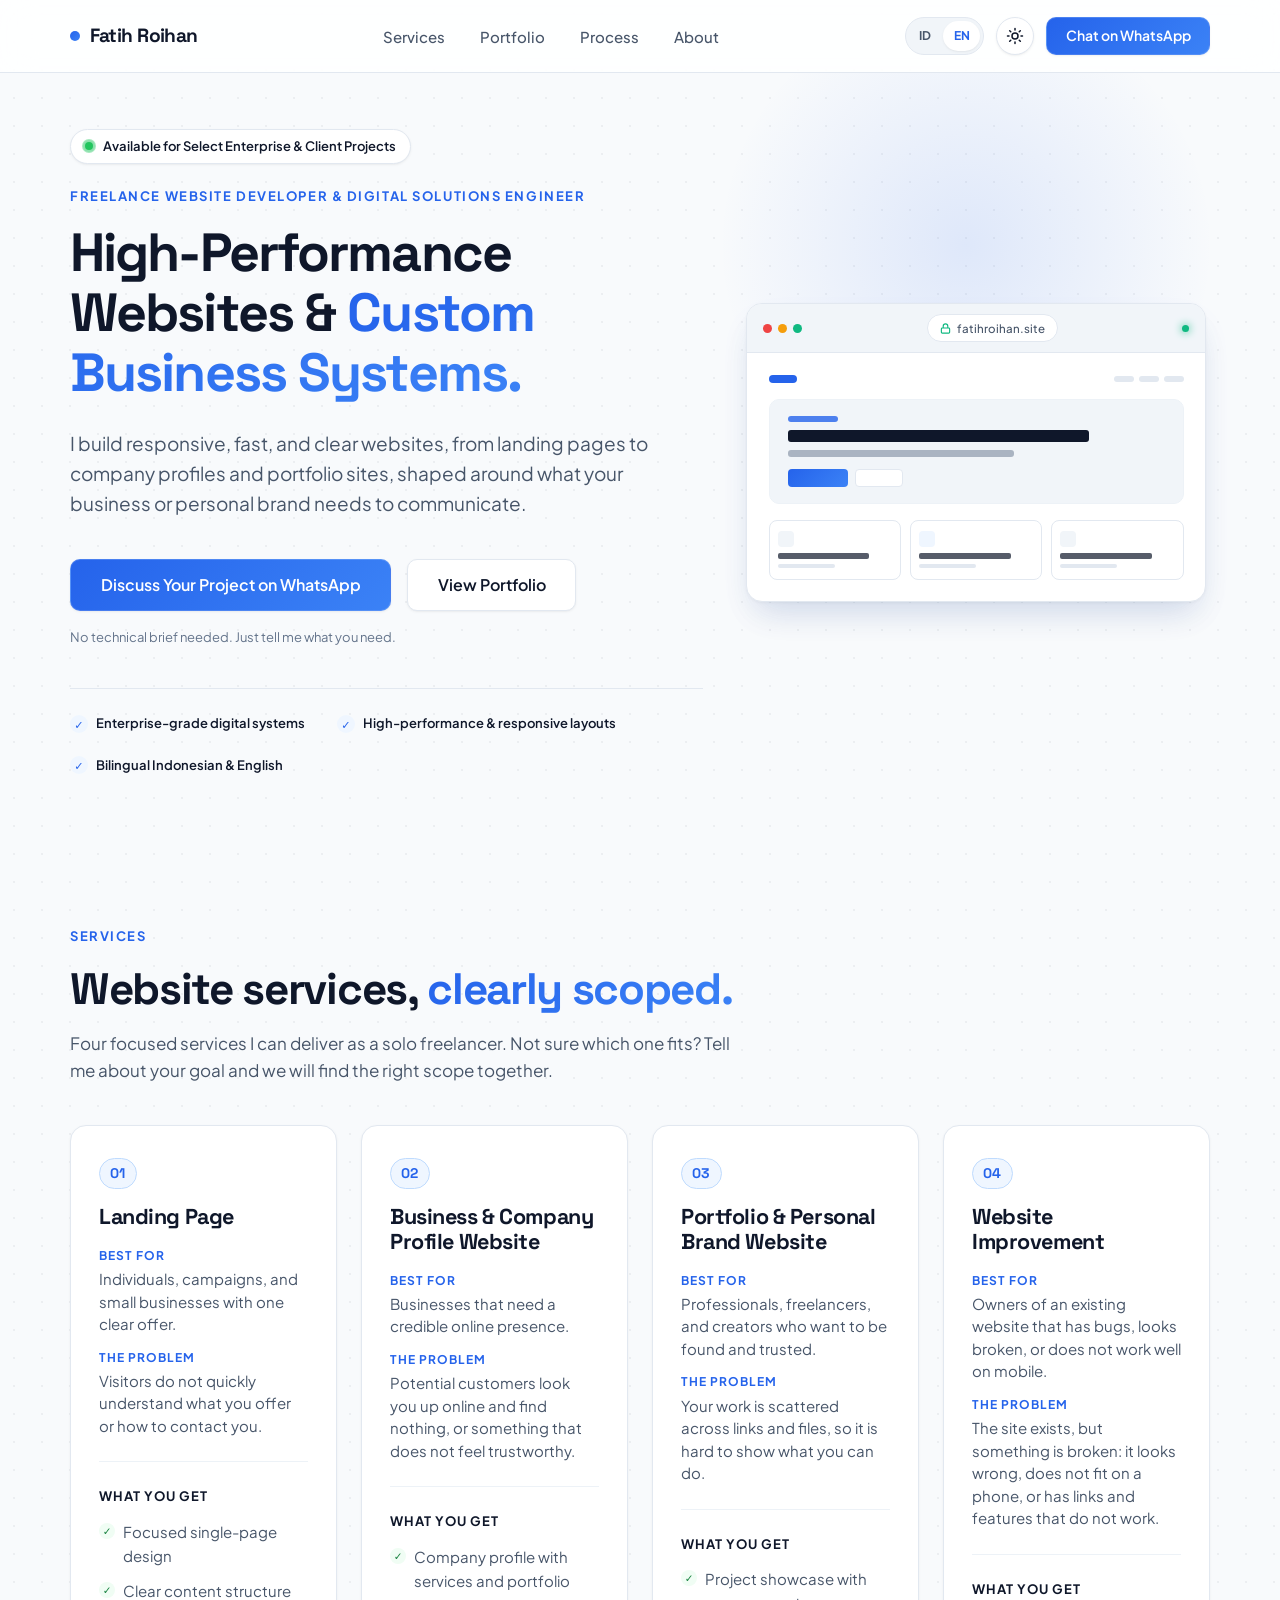
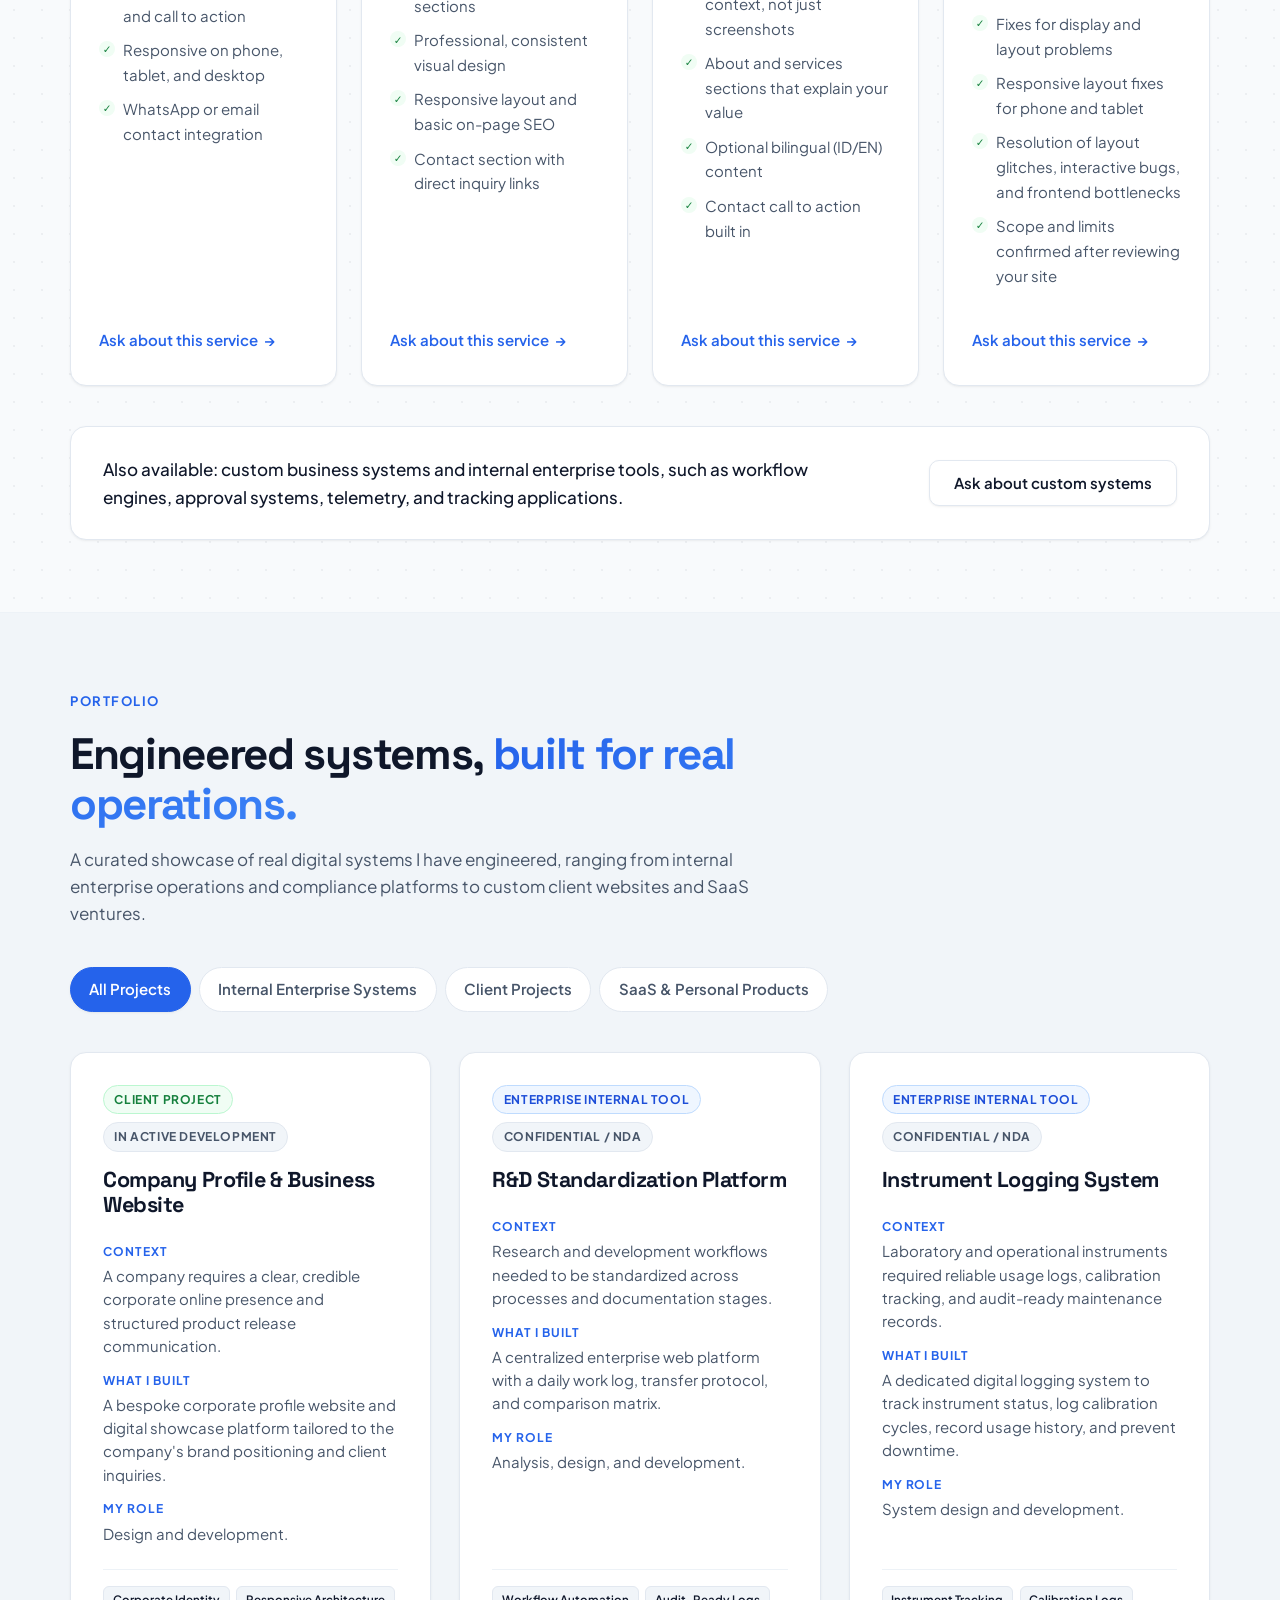
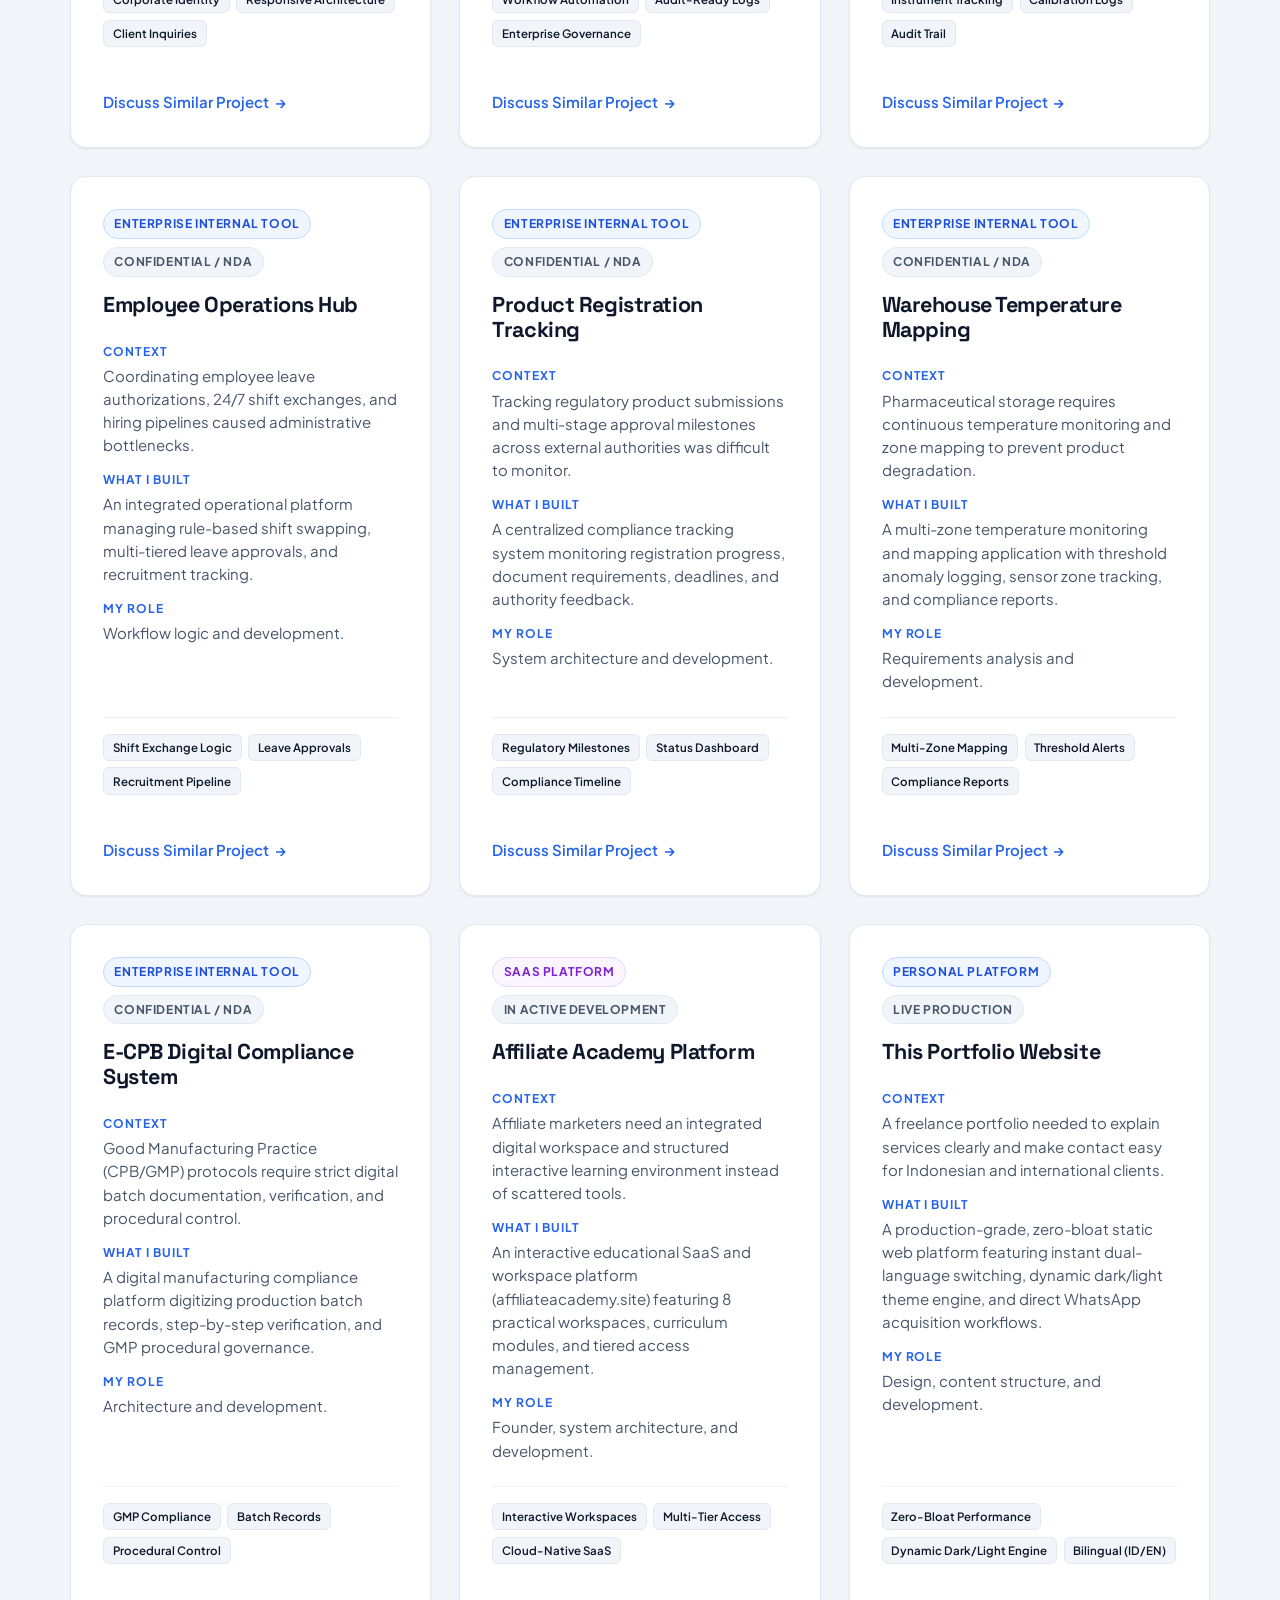
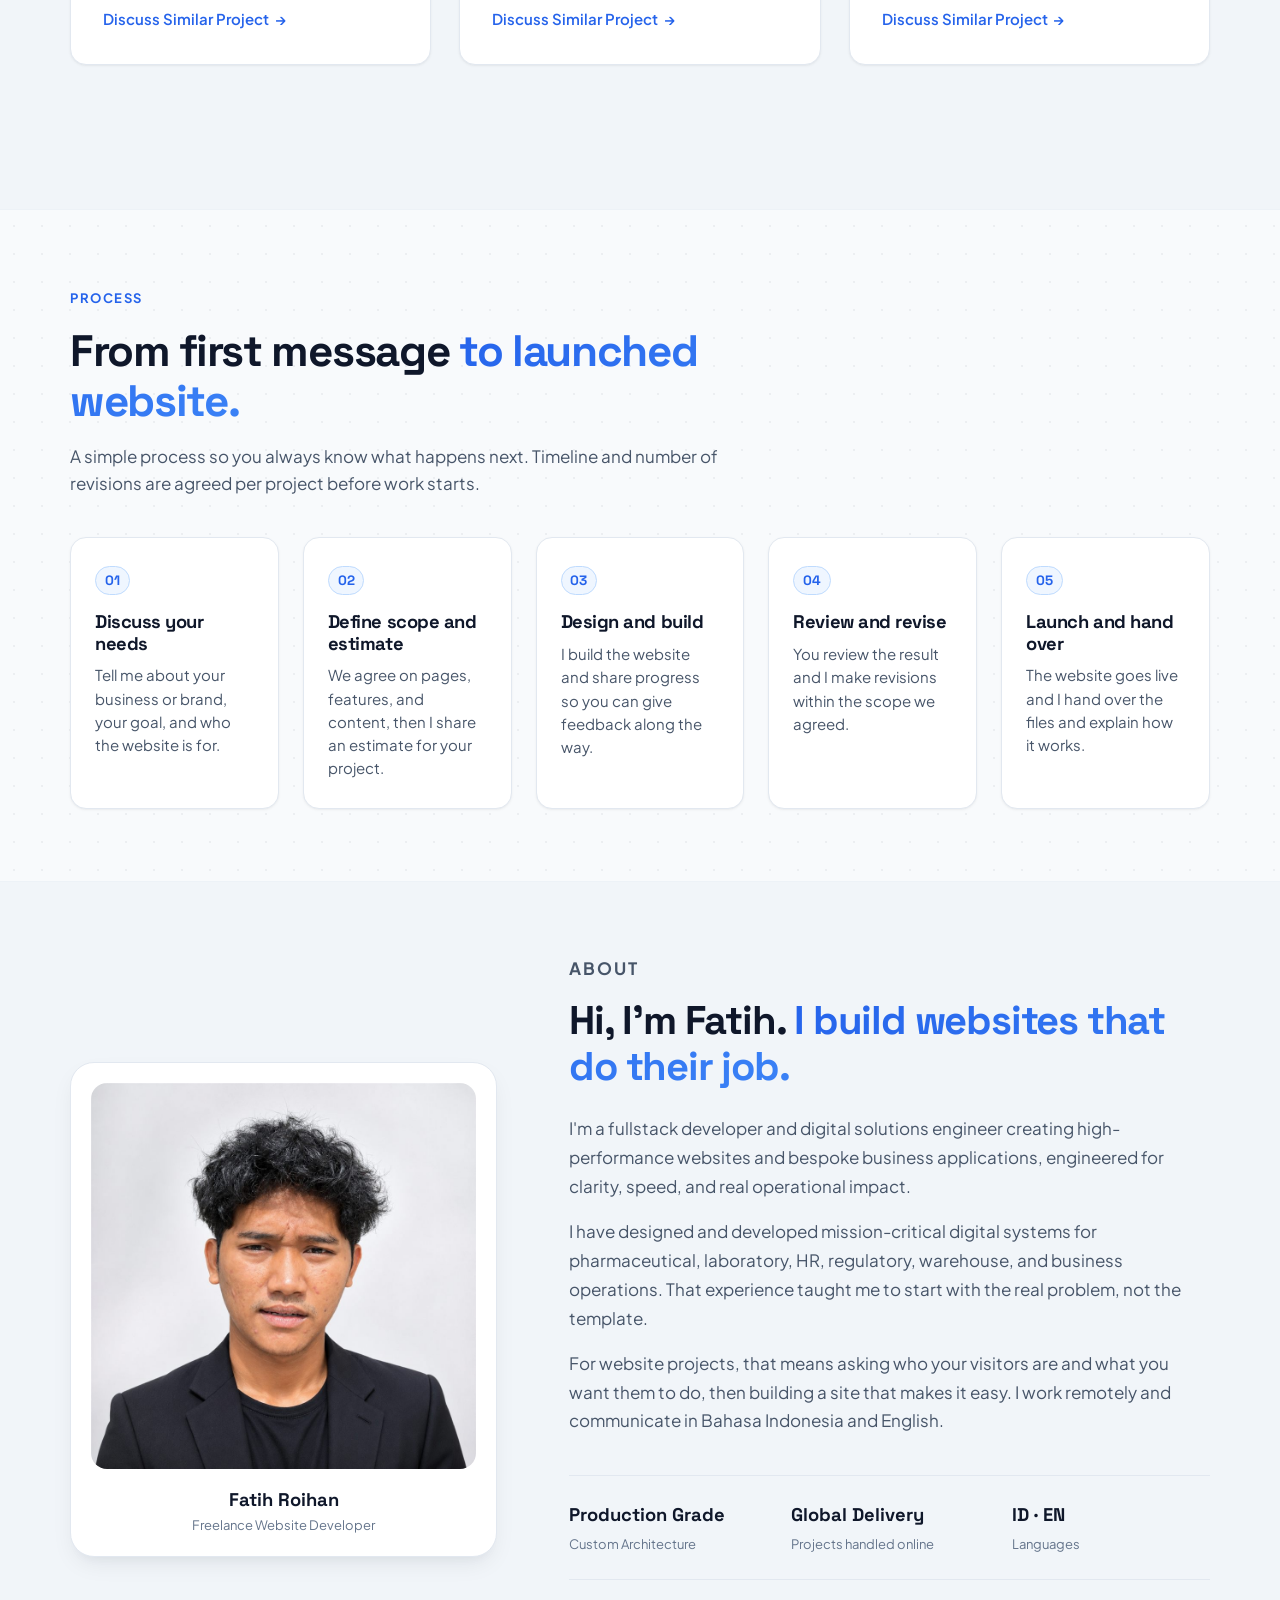
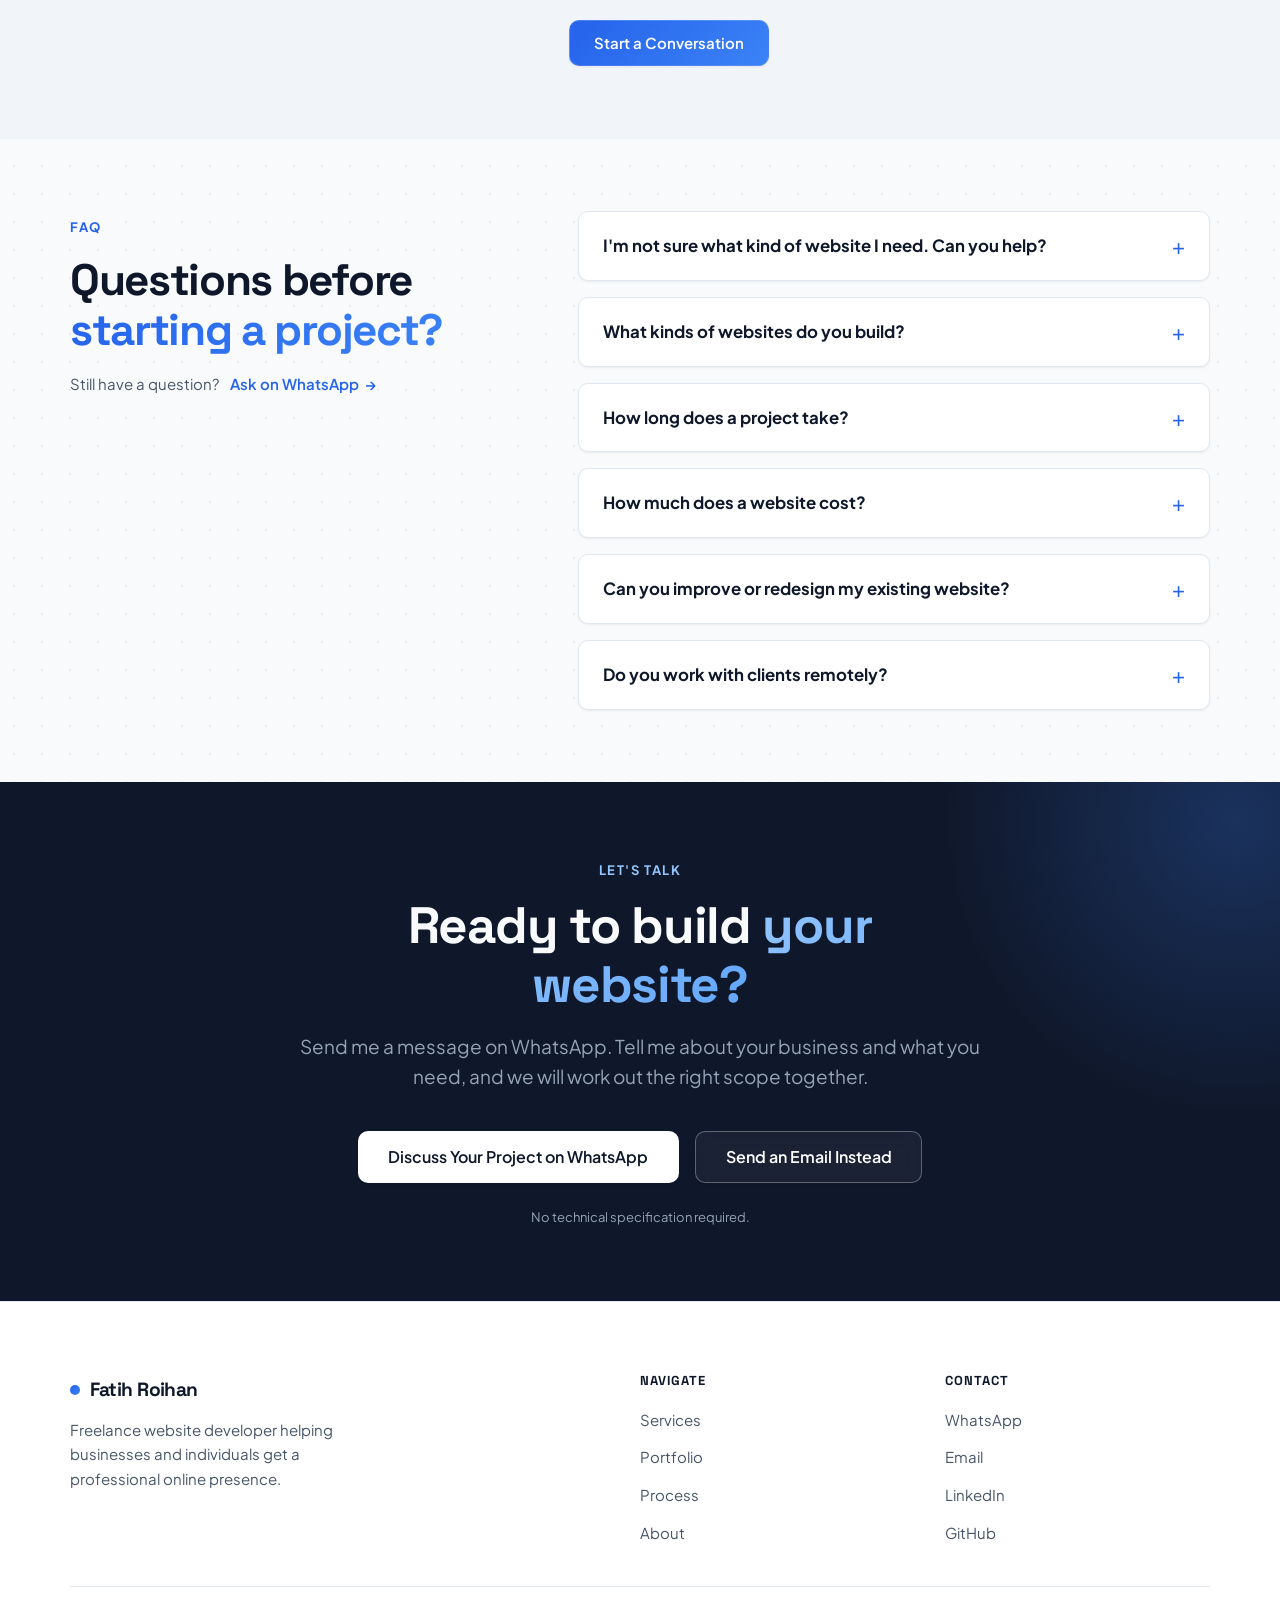
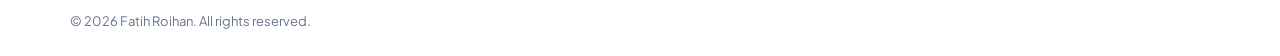
==== commit a046e057: "Revamp design to executive  aesthetic, add dark mode, and mobile optimization" ====
--- a/index.html
+++ b/index.html
@@ -10,7 +10,7 @@
         content="Freelance web developer building responsive landing pages, company profile websites, and portfolio sites for businesses and individuals. Chat on WhatsApp.">
     <meta name="author" content="Fatih Roihan">
     <meta name="robots" content="index, follow, max-image-preview:large">
-    <meta name="theme-color" content="#FAF8F4">
+    <meta name="theme-color" content="#F8FAFC">
 
     <link rel="canonical" href="https://fatihroihan.site/">
     <link rel="alternate" hreflang="en" href="https://fatihroihan.site/">
@@ -32,6 +32,16 @@
     <meta property="og:locale:alternate" content="id_ID">
     <meta name="twitter:card" content="summary_large_image">
 
+    <script>
+        (function () {
+            try {
+                var stored = localStorage.getItem('fr-theme');
+                var theme = stored || (window.matchMedia && window.matchMedia('(prefers-color-scheme: dark)').matches ? 'dark' : 'light');
+                document.documentElement.setAttribute('data-theme', theme);
+            } catch (e) {}
+        })();
+    </script>
+
     <script type="application/ld+json">
     {
         "@context": "https://schema.org",
@@ -43,9 +53,9 @@
                 "url": "https://fatihroihan.site/",
                 "image": "https://fatihroihan.site/assets/images/fatihroihan.jpg",
                 "jobTitle": "Freelance Website Developer",
-                "description": "Freelance web developer building landing pages, company profile websites, and portfolio sites for businesses and individuals.",
+                "description": "Freelance web developer building bespoke web solutions, enterprise internal platforms, and high-performance websites for businesses and founders.",
                 "knowsLanguage": ["id", "en"],
-                "knowsAbout": ["Web development", "Landing pages", "Company profile websites", "Responsive web design"],
+                "knowsAbout": ["Web Development", "Enterprise Web Systems", "Custom Business Applications", "SaaS Architecture", "High-Converting Landing Pages"],
                 "sameAs": [
                     "https://www.linkedin.com/in/fatih-roihan-909173308",
                     "https://github.com/fatihroihandev"
@@ -90,9 +100,16 @@
                     <button type="button" class="lang-switch__option" data-lang-option="id" aria-pressed="false" lang="id">ID</button>
                     <button type="button" class="lang-switch__option" data-lang-option="en" aria-pressed="true" lang="en">EN</button>
                 </div>
+
+                <button type="button" class="theme-toggle" aria-label="Toggle dark and light theme" data-i18n-attr="aria-label:theme.label" title="Toggle theme">
+                    <svg class="theme-toggle__icon theme-toggle__icon--sun" viewBox="0 0 24 24"><circle cx="12" cy="12" r="4"></circle><path d="M12 2v2M12 20v2M4.93 4.93l1.41 1.41M17.66 17.66l1.41 1.41M2 12h2M20 12h2M6.34 17.66l-1.41 1.41M19.07 4.93l-1.41 1.41"></path></svg>
+                    <svg class="theme-toggle__icon theme-toggle__icon--moon" viewBox="0 0 24 24"><path d="M21 12.79A9 9 0 1 1 11.21 3 7 7 0 0 0 21 12.79z"></path></svg>
+                </button>
+
                 <a href="https://wa.me/628818227834?text=Hi%20Fatih%2C%20I'm%20interested%20in%20your%20freelance%20services%20and%20would%20like%20to%20discuss%20my%20website%20project."
                     class="button button--primary navbar__cta" data-contact="whatsapp" data-i18n="nav.cta"
                     data-track="whatsapp_click" data-track-location="navbar" target="_blank" rel="noopener noreferrer">Chat on WhatsApp</a>
+
                 <button class="navbar__toggle" type="button" aria-label="Open navigation menu" aria-expanded="false"
                     aria-controls="primary-navigation">
                     <span></span><span></span><span></span>
@@ -107,8 +124,12 @@
         <section id="hero" class="hero" aria-labelledby="hero-title">
             <div class="container hero__container">
                 <div class="hero__content">
-                    <p class="eyebrow" data-i18n="hero.eyebrow">Freelance Website Developer</p>
-                    <h1 id="hero-title" class="hero__title" data-i18n-title="hero.title">Professional Websites for <span>Businesses and Personal Brands.</span></h1>
+                    <div class="status-pill">
+                        <span class="status-dot"></span>
+                        <span data-i18n="hero.badge">Available for Select Enterprise &amp; Client Projects</span>
+                    </div>
+                    <p class="eyebrow" data-i18n="hero.eyebrow">Freelance Website Developer &amp; Digital Solutions Engineer</p>
+                    <h1 id="hero-title" class="hero__title" data-i18n-title="hero.title">High-Performance Websites &amp; <span>Custom Business Systems.</span></h1>
                     <p class="hero__description" data-i18n="hero.desc">I build responsive, fast, and clear websites, from landing pages to company profiles and portfolio sites, shaped around what your business or personal brand needs to communicate.</p>
 
                     <div class="hero__actions">
@@ -120,26 +141,56 @@
                     <p class="hero__note" data-i18n="hero.note">No technical brief needed. Just tell me what you need.</p>
 
                     <ul class="hero__proof">
-                        <li data-i18n="hero.p1">Experience building real digital systems</li>
-                        <li data-i18n="hero.p2">Mobile-first, responsive layouts</li>
-                        <li data-i18n="hero.p3">Bahasa Indonesia &amp; English</li>
+                        <li data-i18n="hero.p1">Enterprise-grade digital systems</li>
+                        <li data-i18n="hero.p2">High-performance &amp; responsive layouts</li>
+                        <li data-i18n="hero.p3">Bilingual Indonesian &amp; English</li>
                     </ul>
                 </div>
 
-                <div class="hero__visual" role="img" aria-label="Illustration of a website layout"
+                <div class="hero__visual" role="img" aria-label="Illustration of a modern website layout"
                     data-i18n-attr="aria-label:hero.mock.label">
-                    <div class="browser">
-                        <div class="browser__bar"><i></i><i></i><i></i><span></span></div>
-                        <div class="browser__body">
-                            <div class="browser__nav"><b></b><span></span><span></span><span></span></div>
-                            <div class="browser__hero">
-                                <div class="browser__lines"><b></b><b></b><em></em><u></u></div>
-                                <div class="browser__shape"></div>
+                    <div class="browser-mockup">
+                        <div class="browser-mockup__bar">
+                            <div class="browser-mockup__dots"><i></i><i></i><i></i></div>
+                            <div class="browser-mockup__address">
+                                <svg width="11" height="11" viewBox="0 0 24 24" fill="none" stroke="currentColor" stroke-width="2.5"><rect x="3" y="11" width="18" height="11" rx="2" ry="2"></rect><path d="M7 11V7a5 5 0 0 1 10 0v4"></path></svg>
+                                <span>fatihroihan.site</span>
                             </div>
-                            <div class="browser__cards"><div></div><div></div><div></div></div>
+                            <div class="browser-mockup__status"><span class="status-indicator"></span></div>
+                        </div>
+                        <div class="browser-mockup__canvas">
+                            <div class="canvas-header">
+                                <span class="canvas-brand"></span>
+                                <div class="canvas-menu"><span></span><span></span><span></span></div>
+                            </div>
+                            <div class="canvas-hero">
+                                <span class="canvas-tag"></span>
+                                <div class="canvas-headline"></div>
+                                <div class="canvas-subline"></div>
+                                <div class="canvas-ctas">
+                                    <span class="canvas-cta canvas-cta--primary"></span>
+                                    <span class="canvas-cta canvas-cta--outline"></span>
+                                </div>
+                            </div>
+                            <div class="canvas-grid">
+                                <div class="canvas-card">
+                                    <div class="canvas-card__icon"></div>
+                                    <div class="canvas-card__bar"></div>
+                                    <div class="canvas-card__sub"></div>
+                                </div>
+                                <div class="canvas-card">
+                                    <div class="canvas-card__icon canvas-card__icon--accent"></div>
+                                    <div class="canvas-card__bar"></div>
+                                    <div class="canvas-card__sub"></div>
+                                </div>
+                                <div class="canvas-card">
+                                    <div class="canvas-card__icon"></div>
+                                    <div class="canvas-card__bar"></div>
+                                    <div class="canvas-card__sub"></div>
+                                </div>
+                            </div>
                         </div>
                     </div>
-                    <div class="phone"><div class="phone__bar"></div><b></b><b></b><div class="phone__btn"></div></div>
                 </div>
             </div>
         </section>
@@ -222,7 +273,7 @@
                         <ul class="checklist">
                             <li data-i18n="sv4.l1">Fixes for display and layout problems</li>
                             <li data-i18n="sv4.l2">Responsive layout fixes for phone and tablet</li>
-                            <li data-i18n="sv4.l3">Repair of broken links and HTML, CSS, or JavaScript bugs</li>
+                            <li data-i18n="sv4.l3">Resolution of layout glitches, interactive bugs, and frontend bottlenecks</li>
                             <li data-i18n="sv4.l4">Scope and limits confirmed after reviewing your site</li>
                         </ul>
                         <a href="https://wa.me/628818227834?text=Hi%20Fatih%2C%20I'd%20like%20to%20discuss%20improving%20my%20existing%20website." class="text-link"
@@ -231,12 +282,12 @@
                     </article>
                 </div>
 
-                <p class="services__more">
-                    <span data-i18n="services.more">Also available: custom business systems and internal tools, such as workflow, approval, and tracking applications.</span>
-                    <a href="https://wa.me/628818227834?text=Hi%20Fatih%2C%20I'd%20like%20to%20discuss%20a%20custom%20business%20system%20or%20internal%20tool." class="text-link"
+                <div class="services__more">
+                    <span data-i18n="services.more">Also available: custom business systems and internal enterprise tools, such as workflow engines, approval systems, telemetry, and tracking applications.</span>
+                    <a href="https://wa.me/628818227834?text=Hi%20Fatih%2C%20I'd%20like%20to%20discuss%20a%20custom%20business%20system%20or%20internal%20tool." class="button button--secondary"
                         data-contact="whatsapp" data-wa-message="contact.whatsapp.systems" data-i18n="services.more.cta"
                         data-track="whatsapp_click" data-track-location="service-systems" target="_blank" rel="noopener noreferrer">Ask about custom systems</a>
-                </p>
+                </div>
             </div>
         </section>
 
@@ -245,52 +296,234 @@
             <div class="container">
                 <header class="section-header">
                     <p class="eyebrow" data-i18n="work.eyebrow">Portfolio</p>
-                    <h2 id="portfolio-title" class="section-title" data-i18n-title="work.title">Proof of what <span>I have built.</span></h2>
-                    <p class="section-description" data-i18n="work.desc">A selection of my work. Some projects are not publicly accessible, so they are described here instead of linked. No live demo is available for them, but I can explain what I built when we discuss your project.</p>
+                    <h2 id="portfolio-title" class="section-title" data-i18n-title="work.title">Engineered systems, <span>built for real operations.</span></h2>
+                    <p class="section-description" data-i18n="work.desc">A curated showcase of real digital systems I have engineered, ranging from internal enterprise operations and compliance platforms to custom client websites and SaaS ventures.</p>
                 </header>
 
+                <!-- Filter Controls -->
+                <div class="project-filter" role="tablist" aria-label="Filter portfolio projects">
+                    <button type="button" class="project-filter__btn is-active" data-filter="all" aria-pressed="true" data-i18n="work.filter.all">All Projects</button>
+                    <button type="button" class="project-filter__btn" data-filter="enterprise" aria-pressed="false" data-i18n="work.filter.enterprise">Internal Enterprise Systems</button>
+                    <button type="button" class="project-filter__btn" data-filter="client" aria-pressed="false" data-i18n="work.filter.client">Client Projects</button>
+                    <button type="button" class="project-filter__btn" data-filter="saas" aria-pressed="false" data-i18n="work.filter.saas">SaaS &amp; Personal Products</button>
+                </div>
+
                 <div class="projects">
-                    <article class="project">
-                        <p class="project__tags"><span class="project__kind" data-i18n="work.kind.work">Work project</span> <span class="project__kind project__kind--muted" data-i18n="work.private">Not publicly linked</span></p>
+                    <!-- Project 1: Client Website (in development) -->
+                    <article class="project" data-category="client">
+                        <p class="project__tags">
+                            <span class="project__kind project__kind--client" data-i18n="work.kind.client">Client Project</span>
+                            <span class="project__kind project__kind--muted" data-i18n="work.status.dev">In Active Development</span>
+                        </p>
                         <h3 class="project__title" data-i18n="w1.title">Company Profile &amp; Business Website</h3>
                         <dl class="project__facts">
-                            <div><dt data-i18n="work.problem">Context</dt><dd data-i18n="w1.problem">A company needed clear business communication and a stronger online presence.</dd></div>
-                            <div><dt data-i18n="work.built">What I built</dt><dd data-i18n="w1.built">A company profile website, business website pages, and a product release system supporting the company's digital presence.</dd></div>
+                            <div><dt data-i18n="work.problem">Context</dt><dd data-i18n="w1.problem">A company requires a clear, credible corporate online presence and structured product release communication.</dd></div>
+                            <div><dt data-i18n="work.built">What I built</dt><dd data-i18n="w1.built">A bespoke corporate profile website and digital showcase platform tailored to the company's brand positioning and client inquiries.</dd></div>
                             <div><dt data-i18n="work.role">My role</dt><dd data-i18n="w1.role">Design and development.</dd></div>
                         </dl>
-                    </article>
-
-                    <article class="project">
-                        <p class="project__tags"><span class="project__kind project__kind--personal" data-i18n="work.kind.personal">Personal project</span></p>
+                        <div class="project__highlights">
+                            <span class="project__pill" data-i18n="w1.tag1">Corporate Identity</span>
+                            <span class="project__pill" data-i18n="w1.tag2">Responsive Architecture</span>
+                            <span class="project__pill" data-i18n="w1.tag3">Client Inquiries</span>
+                        </div>
+                        <div class="project__action">
+                            <a href="https://wa.me/628818227834?text=Hi%20Fatih%2C%20I'd%20like%20to%20discuss%20a%20business%20%2F%20company%20profile%20website." class="text-link"
+                                data-contact="whatsapp" data-wa-message="contact.whatsapp.sv2" data-i18n="work.discuss"
+                                data-track="whatsapp_click" data-track-location="project-w1" target="_blank" rel="noopener noreferrer">Discuss Similar Project</a>
+                        </div>
+                    </article>
+
+                    <!-- Project 2: Enterprise R&D Platform -->
+                    <article class="project" data-category="enterprise">
+                        <p class="project__tags">
+                            <span class="project__kind" data-i18n="work.kind.enterprise">Enterprise Internal Tool</span>
+                            <span class="project__kind project__kind--muted" data-i18n="work.status.confidential">Confidential / NDA</span>
+                        </p>
+                        <h3 class="project__title" data-i18n="w3.title">R&amp;D Standardization Platform</h3>
+                        <dl class="project__facts">
+                            <div><dt data-i18n="work.problem">Context</dt><dd data-i18n="w3.problem">Research and development workflows needed to be standardized across processes and documentation stages.</dd></div>
+                            <div><dt data-i18n="work.built">What I built</dt><dd data-i18n="w3.built">A centralized enterprise web platform with a daily work log, transfer protocol, and comparison matrix.</dd></div>
+                            <div><dt data-i18n="work.role">My role</dt><dd data-i18n="w3.role">Analysis, design, and development.</dd></div>
+                        </dl>
+                        <div class="project__highlights">
+                            <span class="project__pill" data-i18n="w3.tag1">Workflow Automation</span>
+                            <span class="project__pill" data-i18n="w3.tag2">Audit-Ready Logs</span>
+                            <span class="project__pill" data-i18n="w3.tag3">Enterprise Governance</span>
+                        </div>
+                        <div class="project__action">
+                            <a href="https://wa.me/628818227834?text=Hi%20Fatih%2C%20I'd%20like%20to%20discuss%20a%20custom%20business%20system%20or%20internal%20tool." class="text-link"
+                                data-contact="whatsapp" data-wa-message="contact.whatsapp.systems" data-i18n="work.discuss"
+                                data-track="whatsapp_click" data-track-location="project-w3" target="_blank" rel="noopener noreferrer">Discuss Similar Project</a>
+                        </div>
+                    </article>
+
+                    <!-- Project 3: Sistem Pencatatan Instrumen -->
+                    <article class="project" data-category="enterprise">
+                        <p class="project__tags">
+                            <span class="project__kind" data-i18n="work.kind.enterprise">Enterprise Internal Tool</span>
+                            <span class="project__kind project__kind--muted" data-i18n="work.status.confidential">Confidential / NDA</span>
+                        </p>
+                        <h3 class="project__title" data-i18n="w5.title">Instrument Logging System</h3>
+                        <dl class="project__facts">
+                            <div><dt data-i18n="work.problem">Context</dt><dd data-i18n="w5.problem">Laboratory and operational instruments required reliable usage logs, calibration tracking, and audit-ready maintenance records.</dd></div>
+                            <div><dt data-i18n="work.built">What I built</dt><dd data-i18n="w5.built">A dedicated digital logging system to track instrument status, log calibration cycles, record usage history, and prevent downtime.</dd></div>
+                            <div><dt data-i18n="work.role">My role</dt><dd data-i18n="w5.role">System design and development.</dd></div>
+                        </dl>
+                        <div class="project__highlights">
+                            <span class="project__pill" data-i18n="w5.tag1">Instrument Tracking</span>
+                            <span class="project__pill" data-i18n="w5.tag2">Calibration Logs</span>
+                            <span class="project__pill" data-i18n="w5.tag3">Audit Trail</span>
+                        </div>
+                        <div class="project__action">
+                            <a href="https://wa.me/628818227834?text=Hi%20Fatih%2C%20I'd%20like%20to%20discuss%20a%20custom%20business%20system%20or%20internal%20tool." class="text-link"
+                                data-contact="whatsapp" data-wa-message="contact.whatsapp.systems" data-i18n="work.discuss"
+                                data-track="whatsapp_click" data-track-location="project-w5" target="_blank" rel="noopener noreferrer">Discuss Similar Project</a>
+                        </div>
+                    </article>
+
+                    <!-- Project 4: Sistem Operasional Karyawan -->
+                    <article class="project" data-category="enterprise">
+                        <p class="project__tags">
+                            <span class="project__kind" data-i18n="work.kind.enterprise">Enterprise Internal Tool</span>
+                            <span class="project__kind project__kind--muted" data-i18n="work.status.confidential">Confidential / NDA</span>
+                        </p>
+                        <h3 class="project__title" data-i18n="w6.title">Employee Operations Hub</h3>
+                        <dl class="project__facts">
+                            <div><dt data-i18n="work.problem">Context</dt><dd data-i18n="w6.problem">Coordinating employee leave authorizations, 24/7 shift exchanges, and hiring pipelines caused administrative bottlenecks.</dd></div>
+                            <div><dt data-i18n="work.built">What I built</dt><dd data-i18n="w6.built">An integrated operational platform managing rule-based shift swapping, multi-tiered leave approvals, and recruitment tracking.</dd></div>
+                            <div><dt data-i18n="work.role">My role</dt><dd data-i18n="w6.role">Workflow logic and development.</dd></div>
+                        </dl>
+                        <div class="project__highlights">
+                            <span class="project__pill" data-i18n="w6.tag1">Shift Exchange Logic</span>
+                            <span class="project__pill" data-i18n="w6.tag2">Leave Approvals</span>
+                            <span class="project__pill" data-i18n="w6.tag3">Recruitment Pipeline</span>
+                        </div>
+                        <div class="project__action">
+                            <a href="https://wa.me/628818227834?text=Hi%20Fatih%2C%20I'd%20like%20to%20discuss%20a%20custom%20business%20system%20or%20internal%20tool." class="text-link"
+                                data-contact="whatsapp" data-wa-message="contact.whatsapp.systems" data-i18n="work.discuss"
+                                data-track="whatsapp_click" data-track-location="project-w6" target="_blank" rel="noopener noreferrer">Discuss Similar Project</a>
+                        </div>
+                    </article>
+
+                    <!-- Project 5: Pelacakan Registrasi Produk -->
+                    <article class="project" data-category="enterprise">
+                        <p class="project__tags">
+                            <span class="project__kind" data-i18n="work.kind.enterprise">Enterprise Internal Tool</span>
+                            <span class="project__kind project__kind--muted" data-i18n="work.status.confidential">Confidential / NDA</span>
+                        </p>
+                        <h3 class="project__title" data-i18n="w7.title">Product Registration Tracking</h3>
+                        <dl class="project__facts">
+                            <div><dt data-i18n="work.problem">Context</dt><dd data-i18n="w7.problem">Tracking regulatory product submissions and multi-stage approval milestones across external authorities was difficult to monitor.</dd></div>
+                            <div><dt data-i18n="work.built">What I built</dt><dd data-i18n="w7.built">A centralized compliance tracking system monitoring registration progress, document requirements, deadlines, and authority feedback.</dd></div>
+                            <div><dt data-i18n="work.role">My role</dt><dd data-i18n="w7.role">System architecture and development.</dd></div>
+                        </dl>
+                        <div class="project__highlights">
+                            <span class="project__pill" data-i18n="w7.tag1">Regulatory Milestones</span>
+                            <span class="project__pill" data-i18n="w7.tag2">Status Dashboard</span>
+                            <span class="project__pill" data-i18n="w7.tag3">Compliance Timeline</span>
+                        </div>
+                        <div class="project__action">
+                            <a href="https://wa.me/628818227834?text=Hi%20Fatih%2C%20I'd%20like%20to%20discuss%20a%20custom%20business%20system%20or%20internal%20tool." class="text-link"
+                                data-contact="whatsapp" data-wa-message="contact.whatsapp.systems" data-i18n="work.discuss"
+                                data-track="whatsapp_click" data-track-location="project-w7" target="_blank" rel="noopener noreferrer">Discuss Similar Project</a>
+                        </div>
+                    </article>
+
+                    <!-- Project 6: Pemetaan Suhu Gudang -->
+                    <article class="project" data-category="enterprise">
+                        <p class="project__tags">
+                            <span class="project__kind" data-i18n="work.kind.enterprise">Enterprise Internal Tool</span>
+                            <span class="project__kind project__kind--muted" data-i18n="work.status.confidential">Confidential / NDA</span>
+                        </p>
+                        <h3 class="project__title" data-i18n="w8.title">Warehouse Temperature Mapping</h3>
+                        <dl class="project__facts">
+                            <div><dt data-i18n="work.problem">Context</dt><dd data-i18n="w8.problem">Pharmaceutical storage requires continuous temperature monitoring and zone mapping to prevent product degradation.</dd></div>
+                            <div><dt data-i18n="work.built">What I built</dt><dd data-i18n="w8.built">A multi-zone temperature monitoring and mapping application with threshold anomaly logging, sensor zone tracking, and compliance reports.</dd></div>
+                            <div><dt data-i18n="work.role">My role</dt><dd data-i18n="w8.role">Requirements analysis and development.</dd></div>
+                        </dl>
+                        <div class="project__highlights">
+                            <span class="project__pill" data-i18n="w8.tag1">Multi-Zone Mapping</span>
+                            <span class="project__pill" data-i18n="w8.tag2">Threshold Alerts</span>
+                            <span class="project__pill" data-i18n="w8.tag3">Compliance Reports</span>
+                        </div>
+                        <div class="project__action">
+                            <a href="https://wa.me/628818227834?text=Hi%20Fatih%2C%20I'd%20like%20to%20discuss%20a%20custom%20business%20system%20or%20internal%20tool." class="text-link"
+                                data-contact="whatsapp" data-wa-message="contact.whatsapp.systems" data-i18n="work.discuss"
+                                data-track="whatsapp_click" data-track-location="project-w8" target="_blank" rel="noopener noreferrer">Discuss Similar Project</a>
+                        </div>
+                    </article>
+
+                    <!-- Project 7: Sistem E-CPB -->
+                    <article class="project" data-category="enterprise">
+                        <p class="project__tags">
+                            <span class="project__kind" data-i18n="work.kind.enterprise">Enterprise Internal Tool</span>
+                            <span class="project__kind project__kind--muted" data-i18n="work.status.confidential">Confidential / NDA</span>
+                        </p>
+                        <h3 class="project__title" data-i18n="w9.title">E-CPB Digital Compliance System</h3>
+                        <dl class="project__facts">
+                            <div><dt data-i18n="work.problem">Context</dt><dd data-i18n="w9.problem">Good Manufacturing Practice (CPB/GMP) protocols require strict digital batch documentation, verification, and procedural control.</dd></div>
+                            <div><dt data-i18n="work.built">What I built</dt><dd data-i18n="w9.built">A digital manufacturing compliance platform digitizing production batch records, step-by-step verification, and GMP procedural governance.</dd></div>
+                            <div><dt data-i18n="work.role">My role</dt><dd data-i18n="w9.role">Architecture and development.</dd></div>
+                        </dl>
+                        <div class="project__highlights">
+                            <span class="project__pill" data-i18n="w9.tag1">GMP Compliance</span>
+                            <span class="project__pill" data-i18n="w9.tag2">Batch Records</span>
+                            <span class="project__pill" data-i18n="w9.tag3">Procedural Control</span>
+                        </div>
+                        <div class="project__action">
+                            <a href="https://wa.me/628818227834?text=Hi%20Fatih%2C%20I'd%20like%20to%20discuss%20a%20custom%20business%20system%20or%20internal%20tool." class="text-link"
+                                data-contact="whatsapp" data-wa-message="contact.whatsapp.systems" data-i18n="work.discuss"
+                                data-track="whatsapp_click" data-track-location="project-w9" target="_blank" rel="noopener noreferrer">Discuss Similar Project</a>
+                        </div>
+                    </article>
+
+                    <!-- Project 8: SaaS Affiliate Academy -->
+                    <article class="project" data-category="saas">
+                        <p class="project__tags">
+                            <span class="project__kind project__kind--saas" data-i18n="work.kind.saas">SaaS Platform</span>
+                            <span class="project__kind project__kind--muted" data-i18n="work.status.dev">In Active Development</span>
+                        </p>
+                        <h3 class="project__title" data-i18n="w4.title">Affiliate Academy Platform</h3>
+                        <dl class="project__facts">
+                            <div><dt data-i18n="work.problem">Context</dt><dd data-i18n="w4.problem">Affiliate marketers need an integrated digital workspace and structured interactive learning environment instead of scattered tools.</dd></div>
+                            <div><dt data-i18n="work.built">What I built</dt><dd data-i18n="w4.built">An interactive educational SaaS and workspace platform (affiliateacademy.site) featuring 8 practical workspaces, curriculum modules, and tiered access management.</dd></div>
+                            <div><dt data-i18n="work.role">My role</dt><dd data-i18n="w4.role">Founder, system architecture, and development.</dd></div>
+                        </dl>
+                        <div class="project__highlights">
+                            <span class="project__pill" data-i18n="w4.tag1">Interactive Workspaces</span>
+                            <span class="project__pill" data-i18n="w4.tag2">Multi-Tier Access</span>
+                            <span class="project__pill" data-i18n="w4.tag3">Cloud-Native SaaS</span>
+                        </div>
+                        <div class="project__action">
+                            <a href="https://wa.me/628818227834?text=Hi%20Fatih%2C%20I'd%20like%20to%20discuss%20developing%20a%20SaaS%20or%20digital%20product." class="text-link"
+                                data-contact="whatsapp" data-wa-message="contact.whatsapp.saas" data-i18n="work.discuss"
+                                data-track="whatsapp_click" data-track-location="project-w4" target="_blank" rel="noopener noreferrer">Discuss Similar Project</a>
+                        </div>
+                    </article>
+
+                    <!-- Project 9: This Portfolio Website -->
+                    <article class="project" data-category="saas">
+                        <p class="project__tags">
+                            <span class="project__kind project__kind--personal" data-i18n="work.kind.personal">Personal Platform</span>
+                            <span class="project__kind project__kind--muted" data-i18n="work.status.production">Live Production</span>
+                        </p>
                         <h3 class="project__title" data-i18n="w2.title">This Portfolio Website</h3>
                         <dl class="project__facts">
                             <div><dt data-i18n="work.problem">Context</dt><dd data-i18n="w2.problem">A freelance portfolio needed to explain services clearly and make contact easy for Indonesian and international clients.</dd></div>
-                            <div><dt data-i18n="work.built">What I built</dt><dd data-i18n="w2.built">A responsive static website with Indonesian and English versions, SEO metadata, structured data, and WhatsApp-first contact.</dd></div>
+                            <div><dt data-i18n="work.built">What I built</dt><dd data-i18n="w2.built">A production-grade, zero-bloat static web platform featuring instant dual-language switching, dynamic dark/light theme engine, and direct WhatsApp acquisition workflows.</dd></div>
                             <div><dt data-i18n="work.role">My role</dt><dd data-i18n="w2.role">Design, content structure, and development.</dd></div>
                         </dl>
-                    </article>
-
-                    <article class="project">
-                        <p class="project__tags"><span class="project__kind" data-i18n="work.kind.work">Work project</span> <span class="project__kind project__kind--muted" data-i18n="work.private">Not publicly linked</span></p>
-                        <h3 class="project__title" data-i18n="w3.title">R&amp;D Standardization Platform</h3>
-                        <dl class="project__facts">
-                            <div><dt data-i18n="work.problem">Context</dt><dd data-i18n="w3.problem">Research and development workflows needed to be standardized across processes and documentation stages.</dd></div>
-                            <div><dt data-i18n="work.built">What I built</dt><dd data-i18n="w3.built">A centralized web platform with a daily work log, transfer protocol, and comparison matrix.</dd></div>
-                            <div><dt data-i18n="work.role">My role</dt><dd data-i18n="w3.role">Analysis, design, and development.</dd></div>
-                        </dl>
-                    </article>
-                </div>
-
-                <div class="others">
-                    <h3 class="others__title" data-i18n="work.others">More web systems I have built</h3>
-                    <ul class="others__list">
-                        <li data-i18n="work.o1">Instrument Logging System</li>
-                        <li data-i18n="work.o2">Employee Operations Systems (leave, shift exchange, recruitment)</li>
-                        <li data-i18n="work.o3">Product Registration Tracking</li>
-                        <li data-i18n="work.o4">Warehouse Temperature Mapping</li>
-                        <li data-i18n="work.o5">E-CPB System (in development)</li>
-                    </ul>
-                    <p class="others__note" data-i18n="work.note">Want to know more about a specific project? Ask me and I can explain what I built and my role.</p>
+                        <div class="project__highlights">
+                            <span class="project__pill" data-i18n="w2.tag1">Zero-Bloat Performance</span>
+                            <span class="project__pill" data-i18n="w2.tag2">Dynamic Dark/Light Engine</span>
+                            <span class="project__pill" data-i18n="w2.tag3">Bilingual (ID/EN)</span>
+                        </div>
+                        <div class="project__action">
+                            <a href="https://wa.me/628818227834?text=Hi%20Fatih%2C%20I'd%20like%20to%20discuss%20a%20portfolio%20%2F%20personal%20brand%20website." class="text-link"
+                                data-contact="whatsapp" data-wa-message="contact.whatsapp.sv3" data-i18n="work.discuss"
+                                data-track="whatsapp_click" data-track-location="project-w2" target="_blank" rel="noopener noreferrer">Discuss Similar Project</a>
+                        </div>
+                    </article>
                 </div>
             </div>
         </section>
@@ -326,14 +559,14 @@
                 <div class="about__content">
                     <p class="eyebrow" data-i18n="about.eyebrow">About</p>
                     <h2 id="about-title" class="section-title" data-i18n-title="about.title">Hi, I'm Fatih. <span>I build websites that do their job.</span></h2>
-                    <p data-i18n="about.p1">I'm a fullstack developer who builds websites and web applications with HTML, CSS, and JavaScript, focused on clarity, responsiveness, and usability.</p>
-                    <p data-i18n="about.p2">I have designed and developed digital systems for pharmaceutical, laboratory, HR, regulatory, warehouse, and business operations. That experience taught me to start with the real problem, not the template.</p>
+                    <p data-i18n="about.p1">I'm a fullstack developer and digital solutions engineer creating high-performance websites and bespoke business applications, engineered for clarity, speed, and real operational impact.</p>
+                    <p data-i18n="about.p2">I have designed and developed mission-critical digital systems for pharmaceutical, laboratory, HR, regulatory, warehouse, and business operations. That experience taught me to start with the real problem, not the template.</p>
                     <p data-i18n="about.p3">For website projects, that means asking who your visitors are and what you want them to do, then building a site that makes it easy. I work remotely and communicate in Bahasa Indonesia and English.</p>
 
                     <dl class="stats">
-                        <div><dt>HTML · CSS · JS</dt><dd data-i18n="stat1">Core stack</dd></div>
-                        <div><dt>Remote</dt><dd data-i18n="stat2">Projects handled online</dd></div>
-                        <div><dt>ID · EN</dt><dd data-i18n="stat3">Languages</dd></div>
+                        <div><dt data-i18n="stat1.val">Production Grade</dt><dd data-i18n="stat1">Custom Architecture</dd></div>
+                        <div><dt data-i18n="stat2.val">Global Delivery</dt><dd data-i18n="stat2">Projects handled online</dd></div>
+                        <div><dt data-i18n="stat3.val">ID · EN</dt><dd data-i18n="stat3">Languages</dd></div>
                     </dl>
 
                     <a href="https://wa.me/628818227834?text=Hi%20Fatih%2C%20I'm%20interested%20in%20your%20freelance%20services%20and%20would%20like%20to%20discuss%20my%20website%20project."
@@ -361,7 +594,7 @@
                     <details class="faq__item"><summary data-i18n="q2">What kinds of websites do you build?</summary><p data-i18n="a2">Landing pages, business and company profile websites, and portfolio or personal brand websites. I can also improve an existing website, and I build custom web systems and internal tools.</p></details>
                     <details class="faq__item"><summary data-i18n="q3">How long does a project take?</summary><p data-i18n="a3">It depends on the number of pages, features, and how ready your content is. Once the scope is clear, I give you a realistic timeline before we start.</p></details>
                     <details class="faq__item"><summary data-i18n="q4">How much does a website cost?</summary><p data-i18n="a4">I do not list fixed prices because projects differ in pages, features, and content. Share your needs on WhatsApp and I will send an estimate based on the scope.</p></details>
-                    <details class="faq__item"><summary data-i18n="q5">Can you improve or redesign my existing website?</summary><p data-i18n="a5">Yes, for common issues such as display bugs, responsiveness, broken links, and HTML, CSS, or JavaScript problems. I review the site first, then tell you what I can fix and what would need a different approach.</p></details>
+                    <details class="faq__item"><summary data-i18n="q5">Can you improve or redesign my existing website?</summary><p data-i18n="a5">Yes, for display issues, responsiveness flaws, broken interactions, and performance bottlenecks. I conduct an initial technical assessment first, then clarify the scope of fixes and recommend optimal enhancements.</p></details>
                     <details class="faq__item"><summary data-i18n="q6">Do you work with clients remotely?</summary><p data-i18n="a6">Yes. Projects are discussed and managed online, mainly through WhatsApp, with progress shared along the way.</p></details>
                 </div>
             </div>
--- a/assets/css/variables.css
+++ b/assets/css/variables.css
@@ -1,39 +1,136 @@
 /* =========================================
-   DESIGN TOKENS
+   DESIGN TOKENS - $1,000+ EXECUTIVE SUITE
 ========================================= */
 
+@import url('https://fonts.googleapis.com/css2?family=Plus+Jakarta+Sans:wght@400;500;600;700;800&family=Space+Grotesk:wght@500;600;700&display=swap');
+
 :root {
-    /* Color */
-    --color-background: #FAF8F4;
+    /* Color Palette - Premium Executive Light */
+    --color-background: #F8FAFC;
     --color-surface: #FFFFFF;
-    --color-tint: #F1EEE7;
-    --color-border: #E4DFD3;
-    --color-text-primary: #14181F;
-    --color-text-secondary: #4A5160;
-    --color-accent: #1D4ED8;
-    --color-accent-hover: #1E40AF;
-    --color-accent-soft: #E8EEFC;
-    --color-ink: #11151C;
-    --color-on-ink: #F4F1EA;
-    --color-on-ink-muted: #B8BDC7;
-    --color-focus: #F59E0B;
+    --color-surface-hover: #F1F5F9;
+    --color-tint: #F1F5F9;
+    --color-border: #E2E8F0;
+    --color-border-subtle: #EDF2F7;
+    --color-border-glow: rgba(37, 99, 235, 0.18);
+    --color-text-primary: #0F172A;
+    --color-text-secondary: #475569;
+    --color-text-muted: #64748B;
+    
+    --color-accent: #2563EB;
+    --color-accent-hover: #1D4ED8;
+    --color-accent-soft: #EFF6FF;
+    --color-accent-glow: rgba(37, 99, 235, 0.12);
+    --color-accent-gradient: linear-gradient(135deg, #2563EB 0%, #3B82F6 100%);
+    
+    --color-ink: #0F172A;
+    --color-on-ink: #F8FAFC;
+    --color-on-ink-muted: #94A3B8;
+    --color-focus: #2563EB;
 
-    /* Type */
-    --font-sans: "Segoe UI Variable Text", "Segoe UI", system-ui, -apple-system, "Helvetica Neue", Arial, sans-serif;
-    --font-display: "Segoe UI Variable Display", "Segoe UI", system-ui, -apple-system, "Helvetica Neue", Arial, sans-serif;
+    /* Category & Status Badges */
+    --color-badge-enterprise-bg: #EFF6FF;
+    --color-badge-enterprise-text: #1D4ED8;
+    --color-badge-enterprise-border: #BFDBFE;
+
+    --color-badge-client-bg: #F0FDF4;
+    --color-badge-client-text: #15803D;
+    --color-badge-client-border: #BBF7D0;
+
+    --color-badge-saas-bg: #FAF5FF;
+    --color-badge-saas-text: #7E22CE;
+    --color-badge-saas-border: #E9D5FF;
+
+    --color-badge-muted-bg: #F1F5F9;
+    --color-badge-muted-text: #475569;
+    --color-badge-muted-border: #E2E8F0;
+
+    --color-grid-dot: rgba(15, 23, 42, 0.05);
+
+    /* Card Shadows & Elevation */
+    --shadow-sm: 0 1px 3px 0 rgba(0, 0, 0, 0.05), 0 1px 2px -1px rgba(0, 0, 0, 0.05);
+    --shadow-md: 0 4px 6px -1px rgba(0, 0, 0, 0.06), 0 2px 4px -2px rgba(0, 0, 0, 0.04);
+    --shadow-lg: 0 10px 25px -5px rgba(15, 23, 42, 0.08), 0 8px 10px -6px rgba(15, 23, 42, 0.04);
+    --shadow-premium: 0 20px 35px -10px rgba(15, 23, 42, 0.09), 0 1px 3px rgba(0, 0, 0, 0.04);
+    --glass-bg: rgba(255, 255, 255, 0.85);
+    --glass-border: rgba(226, 232, 240, 0.8);
+
+    /* Typography */
+    --font-sans: "Plus Jakarta Sans", system-ui, -apple-system, BlinkMacSystemFont, "Segoe UI", Roboto, sans-serif;
+    --font-display: "Space Grotesk", "Plus Jakarta Sans", system-ui, -apple-system, sans-serif;
+    --text-xs: 0.8125rem;
     --text-sm: 0.9375rem;
     --text-base: 1.0625rem;
     --text-lg: 1.1875rem;
+    --text-xl: 1.35rem;
 
-    /* Space & shape */
+    /* Space & Shape */
     --space-1: 0.5rem;
     --space-2: 1rem;
     --space-3: 1.5rem;
     --space-4: 2.5rem;
-    --space-5: 4rem;
-    --space-6: 6rem;
-    --radius-sm: 8px;
-    --radius-md: 14px;
-    --container: 1120px;
-    --header-height: 68px;
+    --space-5: 4.5rem;
+    --space-6: 6.5rem;
+    --radius-xs: 6px;
+    --radius-sm: 10px;
+    --radius-md: 16px;
+    --radius-lg: 24px;
+    --radius-full: 9999px;
+    --container: 1140px;
+    --header-height: 72px;
 }
+
+/* =========================================
+   DARK THEME - LUXURY OBSIDIAN / CHARCOAL
+========================================= */
+
+[data-theme="dark"] {
+    --color-background: #090D16;
+    --color-surface: #111827;
+    --color-surface-hover: #162032;
+    --color-tint: #0D1424;
+    --color-border: #1E293B;
+    --color-border-subtle: #192237;
+    --color-border-glow: rgba(59, 130, 246, 0.3);
+    --color-text-primary: #F8FAFC;
+    --color-text-secondary: #94A3B8;
+    --color-text-muted: #64748B;
+
+    --color-accent: #3B82F6;
+    --color-accent-hover: #60A5FA;
+    --color-accent-soft: rgba(59, 130, 246, 0.12);
+    --color-accent-glow: rgba(59, 130, 246, 0.2);
+    --color-accent-gradient: linear-gradient(135deg, #3B82F6 0%, #60A5FA 100%);
+
+    --color-ink: #050811;
+    --color-on-ink: #F1F5F9;
+    --color-on-ink-muted: #94A3B8;
+    --color-focus: #3B82F6;
+
+    /* Badges in Dark */
+    --color-badge-enterprise-bg: rgba(59, 130, 246, 0.12);
+    --color-badge-enterprise-text: #93C5FD;
+    --color-badge-enterprise-border: rgba(59, 130, 246, 0.3);
+
+    --color-badge-client-bg: rgba(34, 197, 94, 0.12);
+    --color-badge-client-text: #86EFAC;
+    --color-badge-client-border: rgba(34, 197, 94, 0.3);
+
+    --color-badge-saas-bg: rgba(168, 85, 247, 0.12);
+    --color-badge-saas-text: #D8B4FE;
+    --color-badge-saas-border: rgba(168, 85, 247, 0.3);
+
+    --color-badge-muted-bg: rgba(148, 163, 184, 0.1);
+    --color-badge-muted-text: #CBD5E1;
+    --color-badge-muted-border: rgba(148, 163, 184, 0.2);
+
+    --color-grid-dot: rgba(255, 255, 255, 0.05);
+
+    /* Shadows & Glass in Dark */
+    --shadow-sm: 0 1px 3px 0 rgba(0, 0, 0, 0.3);
+    --shadow-md: 0 4px 10px -1px rgba(0, 0, 0, 0.4);
+    --shadow-lg: 0 12px 30px -5px rgba(0, 0, 0, 0.6);
+    --shadow-premium: 0 20px 40px -10px rgba(0, 0, 0, 0.7), 0 0 1px 1px rgba(255, 255, 255, 0.05);
+    --glass-bg: rgba(17, 24, 39, 0.85);
+    --glass-border: rgba(30, 41, 59, 0.8);
+}
--- a/assets/css/style.css
+++ b/assets/css/style.css
@@ -1,31 +1,41 @@
 /* =========================================
-   BASE
+   BASE & RESET STYLES
 ========================================= */
 
 html {
-    scroll-padding-top: calc(var(--header-height) + 16px);
+    scroll-padding-top: calc(var(--header-height) + 20px);
+    scroll-behavior: smooth;
+    color-scheme: light dark;
 }
 
 body {
+    background-color: var(--color-background);
+    background-image: radial-gradient(var(--color-grid-dot) 1px, transparent 1px);
+    background-size: 28px 28px;
+    color: var(--color-text-secondary);
     font-family: var(--font-sans);
     font-size: var(--text-base);
     line-height: 1.65;
     -webkit-font-smoothing: antialiased;
-}
-
-h1, h2, h3 {
+    -moz-osx-font-smoothing: grayscale;
+    transition: background-color 0.25s ease, color 0.25s ease;
+    overflow-x: hidden;
+}
+
+h1, h2, h3, h4 {
     font-family: var(--font-display);
-    line-height: 1.12;
-    letter-spacing: -0.02em;
-    color: var(--color-text-primary);
+    color: var(--color-text-primary);
+    line-height: 1.15;
+    letter-spacing: -0.025em;
+    font-weight: 700;
 }
 
 ul, ol { margin: 0; padding: 0; list-style: none; }
 dl, dd, figure { margin: 0; }
-a { color: inherit; }
+a { color: inherit; text-decoration: none; }
 
 :focus-visible {
-    outline: 3px solid var(--color-focus);
+    outline: 2.5px solid var(--color-focus);
     outline-offset: 3px;
     border-radius: 4px;
 }
@@ -39,331 +49,1268 @@
     position: absolute;
     left: 1rem;
     top: -4rem;
-    z-index: 100;
-    padding: 0.6rem 1rem;
+    z-index: 1000;
+    padding: 0.6rem 1.2rem;
     background: var(--color-ink);
     color: var(--color-on-ink);
     border-radius: var(--radius-sm);
+    font-weight: 600;
+    transition: top 0.2s ease;
 }
 .skip-link:focus { top: 1rem; }
 
 main:focus { outline: none; }
 
+/* =========================================
+   TYPOGRAPHY HELPERS
+========================================= */
+
 .eyebrow {
+    display: inline-flex;
+    align-items: center;
+    gap: 0.5rem;
     margin-bottom: var(--space-2);
-    font-size: 0.8125rem;
+    font-size: var(--text-xs);
     font-weight: 700;
     letter-spacing: 0.12em;
     text-transform: uppercase;
     color: var(--color-accent);
 }
-.eyebrow--light { color: #9DB7FF; }
+.eyebrow--light { color: #93C5FD; }
+
+.section-header {
+    max-width: 680px;
+    margin-bottom: var(--space-4);
+}
+
+.section-title {
+    font-size: clamp(2rem, 3.5vw, 2.75rem);
+    margin-bottom: var(--space-2);
+    letter-spacing: -0.03em;
+}
+.section-title span {
+    background: var(--color-accent-gradient);
+    -webkit-background-clip: text;
+    -webkit-text-fill-color: transparent;
+}
+
+.section-description {
+    font-size: var(--text-base);
+    color: var(--color-text-secondary);
+    line-height: 1.6;
+}
+
+.section {
+    padding-block: var(--space-5);
+    position: relative;
+}
+
+.section--tint {
+    background-color: var(--color-tint);
+    border-block: 1px solid var(--color-border-subtle);
+}
 
 /* =========================================
-   BUTTONS & LINKS
+   BUTTONS & BADGES
 ========================================= */
 
 .button {
     display: inline-flex;
     align-items: center;
     justify-content: center;
-    min-height: 44px;
-    padding: 0.7rem 1.35rem;
-    border: 1.5px solid transparent;
+    gap: 0.5rem;
+    min-height: 46px;
+    padding: 0.75rem 1.5rem;
+    border: 1px solid transparent;
     border-radius: var(--radius-sm);
     font-size: var(--text-sm);
-    font-weight: 650;
+    font-weight: 600;
     line-height: 1.25;
     text-align: center;
-    text-decoration: none;
     cursor: pointer;
-    transition: background-color 0.18s, color 0.18s, border-color 0.18s, transform 0.18s;
-}
-.button:active { transform: translateY(1px); }
-.button--lg { min-height: 52px; padding: 0.85rem 1.6rem; font-size: 1rem; }
-.button--primary { background: var(--color-accent); color: #fff; }
-.button--primary:hover { background: var(--color-accent-hover); }
-.button--secondary { border-color: var(--color-text-primary); color: var(--color-text-primary); background: transparent; }
-.button--secondary:hover { background: var(--color-text-primary); color: var(--color-background); }
-.button--light { background: var(--color-on-ink); color: var(--color-ink); }
-.button--light:hover { background: #fff; }
-.button--outline-light { border-color: rgba(244, 241, 234, 0.45); color: var(--color-on-ink); }
-.button--outline-light:hover { border-color: var(--color-on-ink); background: rgba(244, 241, 234, 0.08); }
+    transition: all 0.2s cubic-bezier(0.16, 1, 0.3, 1);
+    box-shadow: var(--shadow-sm);
+}
+.button:hover {
+    transform: translateY(-2px);
+    box-shadow: var(--shadow-md);
+}
+.button:active {
+    transform: translateY(0);
+}
+
+.button--lg {
+    min-height: 52px;
+    padding: 0.85rem 1.85rem;
+    font-size: 1rem;
+    border-radius: var(--radius-sm);
+}
+
+.button--primary {
+    background: var(--color-accent-gradient);
+    color: #FFFFFF;
+    border-color: rgba(255, 255, 255, 0.15);
+}
+.button--primary:hover {
+    filter: brightness(1.08);
+    box-shadow: 0 10px 20px -5px var(--color-accent-glow);
+}
+
+.button--secondary {
+    border-color: var(--color-border);
+    background: var(--color-surface);
+    color: var(--color-text-primary);
+}
+.button--secondary:hover {
+    background: var(--color-surface-hover);
+    border-color: var(--color-accent);
+}
+
+.button--light {
+    background: #FFFFFF;
+    color: #0F172A;
+    border-color: rgba(255, 255, 255, 0.9);
+}
+.button--light:hover {
+    background: #F8FAFC;
+    color: #000000;
+}
+
+.button--outline-light {
+    border-color: rgba(255, 255, 255, 0.3);
+    color: #FFFFFF;
+    background: rgba(255, 255, 255, 0.05);
+    backdrop-filter: blur(8px);
+}
+.button--outline-light:hover {
+    border-color: #FFFFFF;
+    background: rgba(255, 255, 255, 0.12);
+}
 
 .text-link {
+    display: inline-flex;
+    align-items: center;
+    gap: 0.35rem;
+    font-weight: 600;
+    font-size: var(--text-sm);
+    color: var(--color-accent);
+    transition: color 0.18s ease, transform 0.18s ease;
+}
+.text-link::after {
+    content: "→";
     display: inline-block;
-    font-weight: 650;
-    color: var(--color-accent);
-    text-decoration: underline;
-    text-underline-offset: 4px;
-    text-decoration-thickness: 1.5px;
-}
-.text-link::after { content: " \2192"; text-decoration: none; display: inline-block; }
-.text-link:hover { color: var(--color-accent-hover); }
+    transition: transform 0.18s ease;
+}
+.text-link:hover {
+    color: var(--color-accent-hover);
+}
+.text-link:hover::after {
+    transform: translateX(4px);
+}
+
+/* Status / Availability Pill */
+.status-pill {
+    display: inline-flex;
+    align-items: center;
+    gap: 0.6rem;
+    padding: 0.35rem 0.9rem;
+    background: var(--color-surface);
+    border: 1px solid var(--color-border);
+    border-radius: var(--radius-full);
+    font-size: var(--text-xs);
+    font-weight: 600;
+    color: var(--color-text-primary);
+    box-shadow: var(--shadow-sm);
+    margin-bottom: var(--space-2);
+}
+.status-dot {
+    width: 8px;
+    height: 8px;
+    background-color: #22C55E;
+    border-radius: 50%;
+    position: relative;
+    box-shadow: 0 0 0 2px rgba(34, 197, 94, 0.2);
+}
+.status-dot::after {
+    content: "";
+    position: absolute;
+    inset: -3px;
+    border-radius: 50%;
+    background-color: rgba(34, 197, 94, 0.4);
+    animation: statusPulse 2s cubic-bezier(0, 0, 0.2, 1) infinite;
+}
+@keyframes statusPulse {
+    0% { transform: scale(0.9); opacity: 0.8; }
+    50% { transform: scale(1.6); opacity: 0; }
+    100% { transform: scale(0.9); opacity: 0; }
+}
 
 /* =========================================
-   HEADER
+   HEADER & NAVIGATION
 ========================================= */
 
 .site-header {
     position: sticky;
     top: 0;
-    z-index: 50;
-    background: rgba(250, 248, 244, 0.94);
+    z-index: 100;
+    background: var(--glass-bg);
+    backdrop-filter: blur(16px);
+    -webkit-backdrop-filter: blur(16px);
     border-bottom: 1px solid var(--color-border);
-    backdrop-filter: blur(8px);
+    transition: background-color 0.25s ease, border-color 0.25s ease;
 }
 
 .navbar {
     display: flex;
     align-items: center;
     justify-content: space-between;
-    gap: var(--space-3);
-    min-height: var(--header-height);
+    height: var(--header-height);
+    gap: 1.5rem;
 }
 
 .navbar__logo {
+    display: flex;
+    align-items: center;
+    gap: 0.6rem;
     font-family: var(--font-display);
-    font-size: 1.15rem;
-    font-weight: 750;
-    letter-spacing: -0.02em;
-    text-decoration: none;
-}
-
-.navbar__menu { margin-left: auto; }
-.navbar__links { display: flex; gap: 2rem; }
+    font-size: 1.2rem;
+    font-weight: 800;
+    letter-spacing: -0.03em;
+    color: var(--color-text-primary);
+}
+.navbar__logo::before {
+    content: "";
+    width: 10px;
+    height: 10px;
+    border-radius: 50%;
+    background: var(--color-accent-gradient);
+    display: inline-block;
+}
+
+.navbar__menu {
+    display: flex;
+    align-items: center;
+}
+
+.navbar__links {
+    display: flex;
+    align-items: center;
+    gap: 0.5rem;
+}
+
 .navbar__links a {
-    display: inline-block;
-    padding: 0.5rem 0;
+    padding: 0.5rem 0.85rem;
+    border-radius: var(--radius-xs);
     font-size: var(--text-sm);
-    font-weight: 550;
-    color: var(--color-text-secondary);
-    text-decoration: none;
-}
-.navbar__links a:hover { color: var(--color-text-primary); }
-
-.navbar__actions { display: flex; align-items: center; gap: var(--space-2); }
-
+    font-weight: 500;
+    color: var(--color-text-secondary);
+    transition: color 0.18s ease, background-color 0.18s ease;
+}
+.navbar__links a:hover {
+    color: var(--color-text-primary);
+    background-color: var(--color-surface-hover);
+}
+
+.navbar__actions {
+    display: flex;
+    align-items: center;
+    gap: 0.75rem;
+}
+
+/* Language Switcher Pill */
 .lang-switch {
     display: inline-flex;
+    background: var(--color-tint);
+    border: 1px solid var(--color-border);
+    border-radius: var(--radius-full);
     padding: 3px;
-    border: 1px solid var(--color-border);
-    border-radius: 999px;
-    background: var(--color-surface);
+    gap: 2px;
 }
 .lang-switch__option {
-    min-width: 40px;
-    min-height: 34px;
-    padding: 0 0.6rem;
-    border: 0;
-    border-radius: 999px;
+    padding: 0.3rem 0.65rem;
+    border: none;
     background: transparent;
-    font-size: 0.8125rem;
+    border-radius: var(--radius-full);
+    font-size: 0.75rem;
     font-weight: 700;
     color: var(--color-text-secondary);
     cursor: pointer;
-}
-.lang-switch__option[aria-pressed="true"] { background: var(--color-ink); color: var(--color-on-ink); }
+    transition: background-color 0.18s ease, color 0.18s ease;
+}
+.lang-switch__option[aria-pressed="true"] {
+    background: var(--color-surface);
+    color: var(--color-accent);
+    box-shadow: var(--shadow-sm);
+}
+
+/* Theme Toggle Button */
+.theme-toggle {
+    display: inline-flex;
+    align-items: center;
+    justify-content: center;
+    width: 38px;
+    height: 38px;
+    border-radius: 50%;
+    background: var(--color-surface);
+    border: 1px solid var(--color-border);
+    color: var(--color-text-primary);
+    cursor: pointer;
+    box-shadow: var(--shadow-sm);
+    transition: background-color 0.18s ease, border-color 0.18s ease, transform 0.2s ease;
+}
+.theme-toggle:hover {
+    transform: rotate(15deg);
+    border-color: var(--color-accent);
+}
+.theme-toggle svg {
+    width: 18px;
+    height: 18px;
+    stroke: currentColor;
+    fill: none;
+    stroke-width: 2;
+    stroke-linecap: round;
+    stroke-linejoin: round;
+    transition: transform 0.25s ease, opacity 0.25s ease;
+}
+.theme-toggle__icon--moon { display: none; }
+.theme-toggle__icon--sun { display: block; }
+
+[data-theme="dark"] .theme-toggle__icon--sun { display: none; }
+[data-theme="dark"] .theme-toggle__icon--moon { display: block; }
+
+.navbar__cta {
+    font-size: 0.875rem;
+    padding: 0.55rem 1.15rem;
+    min-height: 38px;
+}
 
 .navbar__toggle {
     display: none;
-    width: 44px;
-    height: 44px;
-    padding: 0;
-    border: 1px solid var(--color-border);
-    border-radius: var(--radius-sm);
-    background: var(--color-surface);
-    cursor: pointer;
     flex-direction: column;
-    align-items: center;
     justify-content: center;
     gap: 5px;
-}
-.navbar__toggle span { width: 20px; height: 2px; background: var(--color-text-primary); }
+    width: 40px;
+    height: 40px;
+    background: transparent;
+    border: 1px solid var(--color-border);
+    border-radius: var(--radius-sm);
+    cursor: pointer;
+    padding: 8px;
+}
+.navbar__toggle span {
+    display: block;
+    width: 100%;
+    height: 2px;
+    background: var(--color-text-primary);
+    border-radius: 2px;
+    transition: transform 0.2s ease, opacity 0.2s ease;
+}
 
 /* =========================================
-   SECTIONS
+   HERO SECTION
 ========================================= */
 
-.section { padding-block: var(--space-6); }
-.section--tint { background: var(--color-tint); }
-
-.section-header { max-width: 720px; margin-bottom: var(--space-5); }
-.section-title { font-size: clamp(2rem, 4.2vw, 3.1rem); font-weight: 750; }
-.section-title span, .hero__title span, .contact__title span { display: block; color: var(--color-accent); }
-.section-description { margin-top: var(--space-3); font-size: var(--text-lg); color: var(--color-text-secondary); }
-
-/* =========================================
-   HERO
-========================================= */
-
-.hero { padding-block: var(--space-6) var(--space-5); }
+.hero {
+    padding-top: calc(var(--space-4) + 1rem);
+    padding-bottom: var(--space-5);
+    position: relative;
+    overflow: hidden;
+}
+
+/* Ambient glow in background */
+.hero::before {
+    content: "";
+    position: absolute;
+    top: -10%;
+    right: 5%;
+    width: 500px;
+    height: 500px;
+    background: radial-gradient(circle, var(--color-accent-glow) 0%, transparent 70%);
+    pointer-events: none;
+    z-index: 0;
+}
 
 .hero__container {
     display: grid;
     grid-template-columns: minmax(0, 1.15fr) minmax(0, 0.85fr);
-    gap: var(--space-5);
-    align-items: center;
-}
-
-.hero__title { font-size: clamp(2.4rem, 5.4vw, 4.1rem); font-weight: 800; letter-spacing: -0.03em; }
-.hero__description { max-width: 40rem; margin-top: var(--space-3); font-size: var(--text-lg); color: var(--color-text-secondary); }
-.hero__actions { display: flex; flex-wrap: wrap; gap: 0.85rem; margin-top: var(--space-4); }
-.hero__note { margin-top: var(--space-2); font-size: var(--text-sm); color: var(--color-text-secondary); }
+    gap: var(--space-4);
+    align-items: center;
+    position: relative;
+    z-index: 1;
+}
+
+.hero__content {
+    max-width: 640px;
+    width: 100%;
+    min-width: 0;
+}
+
+.hero__title {
+    font-size: clamp(2.35rem, 4.2vw, 3.5rem);
+    letter-spacing: -0.035em;
+    margin-bottom: var(--space-3);
+    line-height: 1.12;
+}
+.hero__title span {
+    background: var(--color-accent-gradient);
+    -webkit-background-clip: text;
+    -webkit-text-fill-color: transparent;
+}
+
+.hero__description {
+    font-size: var(--text-lg);
+    line-height: 1.6;
+    color: var(--color-text-secondary);
+    margin-bottom: var(--space-4);
+}
+
+.hero__actions {
+    display: flex;
+    flex-wrap: wrap;
+    gap: 1rem;
+    margin-bottom: var(--space-2);
+}
+
+.hero__note {
+    font-size: var(--text-xs);
+    color: var(--color-text-muted);
+    margin-bottom: var(--space-4);
+}
 
 .hero__proof {
     display: flex;
     flex-wrap: wrap;
-    gap: 0.5rem 1.5rem;
-    margin-top: var(--space-4);
+    gap: 1.25rem 2rem;
     padding-top: var(--space-3);
     border-top: 1px solid var(--color-border);
+}
+.hero__proof li {
+    display: flex;
+    align-items: center;
+    gap: 0.5rem;
+    font-size: var(--text-xs);
+    font-weight: 600;
+    color: var(--color-text-primary);
+}
+.hero__proof li::before {
+    content: "✓";
+    display: inline-flex;
+    align-items: center;
+    justify-content: center;
+    width: 18px;
+    height: 18px;
+    border-radius: 50%;
+    background: var(--color-badge-enterprise-bg);
+    color: var(--color-accent);
+    font-size: 0.7rem;
+    font-weight: 800;
+}
+
+/* Hero Visual / Luxury Modern Web Canvas */
+.hero__visual {
+    position: relative;
+    display: flex;
+    justify-content: center;
+    align-items: center;
+    width: 100%;
+    min-width: 0;
+    box-sizing: border-box;
+}
+
+.browser-mockup {
+    width: 100%;
+    max-width: 460px;
+    background: var(--color-surface);
+    border: 1px solid var(--color-border);
+    border-radius: var(--radius-md);
+    box-shadow: var(--shadow-premium), 0 15px 35px -10px var(--color-accent-glow);
+    overflow: hidden;
+    position: relative;
+    transition: transform 0.3s cubic-bezier(0.16, 1, 0.3, 1), box-shadow 0.3s ease;
+    box-sizing: border-box;
+}
+.browser-mockup:hover {
+    transform: translateY(-4px);
+    box-shadow: var(--shadow-premium), 0 20px 45px -5px var(--color-accent-glow);
+    border-color: var(--color-accent);
+}
+
+.browser-mockup__bar {
+    display: flex;
+    align-items: center;
+    justify-content: space-between;
+    padding: 0.65rem 1rem;
+    gap: 0.5rem;
+    background: var(--color-tint);
+    border-bottom: 1px solid var(--color-border);
+    box-sizing: border-box;
+}
+
+.browser-mockup__dots {
+    display: flex;
+    align-items: center;
+    gap: 6px;
+    flex-shrink: 0;
+}
+.browser-mockup__dots i {
+    width: 9px;
+    height: 9px;
+    border-radius: 50%;
+    display: inline-block;
+}
+.browser-mockup__dots i:nth-child(1) { background-color: #EF4444; }
+.browser-mockup__dots i:nth-child(2) { background-color: #F59E0B; }
+.browser-mockup__dots i:nth-child(3) { background-color: #10B981; }
+
+.browser-mockup__address {
+    display: inline-flex;
+    align-items: center;
+    gap: 0.4rem;
+    padding: 0.2rem 0.75rem;
+    background: var(--color-surface);
+    border: 1px solid var(--color-border);
+    border-radius: var(--radius-full);
+    font-size: 0.72rem;
+    font-weight: 500;
+    color: var(--color-text-secondary);
+    max-width: 200px;
+    overflow: hidden;
+    white-space: nowrap;
+    text-overflow: ellipsis;
+}
+.browser-mockup__address svg {
+    color: #10B981;
+    flex-shrink: 0;
+}
+
+.browser-mockup__status {
+    display: flex;
+    align-items: center;
+    flex-shrink: 0;
+}
+.status-indicator {
+    width: 7px;
+    height: 7px;
+    border-radius: 50%;
+    background-color: #10B981;
+    box-shadow: 0 0 8px #10B981;
+}
+
+.browser-mockup__canvas {
+    padding: clamp(1rem, 3vw, 1.35rem);
+    display: flex;
+    flex-direction: column;
+    gap: 1rem;
+    box-sizing: border-box;
+}
+
+.canvas-header {
+    display: flex;
+    align-items: center;
+    justify-content: space-between;
+}
+.canvas-brand {
+    width: 28px;
+    height: 8px;
+    border-radius: 4px;
+    background: var(--color-accent);
+}
+.canvas-menu {
+    display: flex;
+    gap: 5px;
+}
+.canvas-menu span {
+    width: 20px;
+    height: 6px;
+    border-radius: 3px;
+    background: var(--color-border);
+}
+
+.canvas-hero {
+    background: var(--color-tint);
+    border: 1px solid var(--color-border-subtle);
+    border-radius: var(--radius-sm);
+    padding: 1rem 1.15rem;
+    display: flex;
+    flex-direction: column;
+    gap: 0.5rem;
+}
+.canvas-tag {
+    width: 50px;
+    height: 6px;
+    border-radius: 3px;
+    background: var(--color-accent);
+    opacity: 0.8;
+}
+.canvas-headline {
+    width: 80%;
+    height: 12px;
+    border-radius: 3px;
+    background: var(--color-text-primary);
+}
+.canvas-subline {
+    width: 60%;
+    height: 7px;
+    border-radius: 3px;
+    background: var(--color-text-muted);
+    opacity: 0.5;
+}
+.canvas-ctas {
+    display: flex;
+    gap: 0.4rem;
+    margin-top: 0.25rem;
+}
+.canvas-cta {
+    height: 18px;
+    border-radius: 4px;
+    display: inline-block;
+}
+.canvas-cta--primary {
+    width: 60px;
+    background: var(--color-accent-gradient);
+}
+.canvas-cta--outline {
+    width: 48px;
+    background: var(--color-surface);
+    border: 1px solid var(--color-border);
+}
+
+.canvas-grid {
+    display: grid;
+    grid-template-columns: repeat(3, 1fr);
+    gap: 0.55rem;
+}
+.canvas-card {
+    background: var(--color-surface);
+    border: 1px solid var(--color-border);
+    border-radius: 8px;
+    padding: 0.65rem 0.5rem;
+    display: flex;
+    flex-direction: column;
+    gap: 0.35rem;
+}
+.canvas-card__icon {
+    width: 16px;
+    height: 16px;
+    border-radius: 4px;
+    background: var(--color-tint);
+}
+.canvas-card__icon--accent {
+    background: var(--color-accent-soft);
+}
+.canvas-card__bar {
+    width: 80%;
+    height: 6px;
+    border-radius: 2px;
+    background: var(--color-text-primary);
+    opacity: 0.7;
+}
+.canvas-card__sub {
+    width: 50%;
+    height: 4px;
+    border-radius: 2px;
+    background: var(--color-border);
+}
+
+/* =========================================
+   SERVICES SECTION
+========================================= */
+
+.services {
+    display: grid;
+    grid-template-columns: repeat(auto-fit, minmax(250px, 1fr));
+    gap: 1.5rem;
+    margin-bottom: var(--space-4);
+}
+
+.service {
+    background: var(--color-surface);
+    border: 1px solid var(--color-border);
+    border-radius: var(--radius-md);
+    padding: 2rem 1.75rem;
+    box-shadow: var(--shadow-sm);
+    display: flex;
+    flex-direction: column;
+    position: relative;
+    transition: transform 0.25s ease, border-color 0.25s ease, box-shadow 0.25s ease;
+}
+.service:hover {
+    transform: translateY(-4px);
+    border-color: var(--color-accent);
+    box-shadow: var(--shadow-lg);
+}
+
+.service__num {
+    display: inline-block;
+    font-family: var(--font-display);
+    font-size: 0.875rem;
+    font-weight: 800;
+    letter-spacing: 0.05em;
+    color: var(--color-accent);
+    background: var(--color-badge-enterprise-bg);
+    border: 1px solid var(--color-badge-enterprise-border);
+    padding: 0.2rem 0.6rem;
+    border-radius: var(--radius-full);
+    width: fit-content;
+    margin-bottom: var(--space-2);
+}
+
+.service__title {
+    font-size: 1.35rem;
+    margin-bottom: var(--space-2);
+    letter-spacing: -0.02em;
+}
+
+.service__facts {
+    display: flex;
+    flex-direction: column;
+    gap: 0.75rem;
+    margin-bottom: var(--space-3);
+    padding-bottom: var(--space-3);
+    border-bottom: 1px solid var(--color-border-subtle);
+}
+.service__facts dt {
+    font-size: 0.75rem;
+    font-weight: 700;
+    text-transform: uppercase;
+    letter-spacing: 0.08em;
+    color: var(--color-accent);
+    margin-bottom: 0.15rem;
+}
+.service__facts dd {
+    font-size: var(--text-sm);
+    color: var(--color-text-secondary);
+    line-height: 1.5;
+}
+
+.service__label {
+    font-size: var(--text-xs);
+    font-weight: 700;
+    text-transform: uppercase;
+    letter-spacing: 0.08em;
+    color: var(--color-text-primary);
+    margin-bottom: 0.75rem;
+}
+
+.checklist {
+    display: flex;
+    flex-direction: column;
+    gap: 0.6rem;
+    margin-bottom: var(--space-4);
+    flex: 1;
+}
+.checklist li {
+    font-size: var(--text-sm);
+    color: var(--color-text-secondary);
+    display: flex;
+    align-items: flex-start;
+    gap: 0.5rem;
+}
+.checklist li::before {
+    content: "✓";
+    display: inline-flex;
+    align-items: center;
+    justify-content: center;
+    width: 16px;
+    height: 16px;
+    border-radius: 50%;
+    background: var(--color-badge-client-bg);
+    color: var(--color-badge-client-text);
+    font-size: 0.65rem;
+    font-weight: 800;
+    margin-top: 3px;
+    flex-shrink: 0;
+}
+
+.service .text-link {
+    margin-top: auto;
+}
+
+/* Callout for Custom Business Systems */
+.services__more {
+    background: var(--color-surface);
+    border: 1px solid var(--color-border);
+    border-radius: var(--radius-md);
+    padding: 1.75rem 2rem;
+    display: flex;
+    flex-wrap: wrap;
+    align-items: center;
+    justify-content: space-between;
+    gap: 1.25rem;
+    box-shadow: var(--shadow-sm);
+}
+.services__more span {
+    font-size: var(--text-base);
+    color: var(--color-text-primary);
+    font-weight: 500;
+    max-width: 720px;
+}
+
+/* =========================================
+   PORTFOLIO SECTION & CATEGORY FILTER
+========================================= */
+
+.project-filter {
+    display: flex;
+    flex-wrap: wrap;
+    gap: 0.5rem;
+    margin-bottom: var(--space-4);
+}
+
+.project-filter__btn {
+    padding: 0.55rem 1.15rem;
+    border-radius: var(--radius-full);
+    border: 1px solid var(--color-border);
+    background: var(--color-surface);
+    color: var(--color-text-secondary);
     font-size: var(--text-sm);
     font-weight: 600;
-}
-.hero__proof li::before { content: ""; display: inline-block; width: 8px; height: 8px; margin-right: 0.55rem; border-radius: 50%; background: var(--color-accent); }
-
-/* CSS-only website illustration */
-.hero__visual { position: relative; padding: 0 2.5rem 2rem 0; }
-.browser { border: 1px solid var(--color-border); border-radius: var(--radius-md); background: var(--color-surface); overflow: hidden; box-shadow: 0 24px 48px -28px rgba(17, 21, 28, 0.35); }
-.browser__bar { display: flex; align-items: center; gap: 6px; padding: 0.7rem 0.9rem; background: var(--color-tint); border-bottom: 1px solid var(--color-border); }
-.browser__bar i { width: 9px; height: 9px; border-radius: 50%; background: #CFC9BA; }
-.browser__bar span { flex: 1; height: 14px; margin-left: 0.6rem; border-radius: 7px; background: var(--color-surface); }
-.browser__body { padding: 1.1rem; }
-.browser__nav { display: flex; align-items: center; gap: 0.7rem; }
-.browser__nav b { width: 54px; height: 10px; margin-right: auto; border-radius: 5px; background: var(--color-text-primary); }
-.browser__nav span { width: 26px; height: 6px; border-radius: 3px; background: var(--color-border); }
-.browser__hero { display: grid; grid-template-columns: 1.2fr 0.8fr; gap: 1rem; align-items: center; margin-top: 1.6rem; }
-.browser__lines b { display: block; height: 14px; margin-bottom: 8px; border-radius: 7px; background: var(--color-text-primary); }
-.browser__lines b + b { width: 75%; }
-.browser__lines em { display: block; height: 6px; width: 90%; margin: 14px 0 6px; border-radius: 3px; background: var(--color-border); }
-.browser__lines u { display: block; width: 70px; height: 22px; margin-top: 14px; border-radius: 6px; background: var(--color-accent); }
-.browser__shape { aspect-ratio: 1; border-radius: var(--radius-md); background: var(--color-accent-soft); border: 1px solid #CFDBF8; }
-.browser__cards { display: grid; grid-template-columns: repeat(3, 1fr); gap: 0.6rem; margin-top: 1.4rem; }
-.browser__cards div { height: 54px; border-radius: 8px; background: var(--color-tint); }
-
-.phone { position: absolute; right: 0; bottom: 0; width: 38%; max-width: 150px; padding: 0.7rem; border: 1px solid var(--color-border); border-radius: 20px; background: var(--color-surface); box-shadow: 0 20px 40px -22px rgba(17, 21, 28, 0.45); }
-.phone__bar { width: 40%; height: 5px; margin: 0 auto 0.8rem; border-radius: 3px; background: var(--color-border); }
-.phone b { display: block; height: 9px; margin-bottom: 6px; border-radius: 5px; background: var(--color-text-primary); }
-.phone b + b { width: 70%; background: var(--color-border); }
-.phone__btn { height: 18px; margin-top: 10px; border-radius: 6px; background: var(--color-accent); }
+    cursor: pointer;
+    transition: all 0.2s ease;
+}
+.project-filter__btn:hover {
+    color: var(--color-text-primary);
+    border-color: var(--color-accent);
+}
+.project-filter__btn.is-active,
+.project-filter__btn[aria-pressed="true"] {
+    background: var(--color-accent);
+    color: #FFFFFF;
+    border-color: var(--color-accent);
+    box-shadow: var(--shadow-sm);
+}
+
+.projects {
+    display: grid;
+    grid-template-columns: repeat(auto-fit, minmax(320px, 1fr));
+    gap: 1.75rem;
+    margin-bottom: var(--space-5);
+}
+
+.project {
+    background: var(--color-surface);
+    border: 1px solid var(--color-border);
+    border-radius: var(--radius-md);
+    padding: 2rem;
+    box-shadow: var(--shadow-sm);
+    display: flex;
+    flex-direction: column;
+    transition: transform 0.25s ease, border-color 0.25s ease, box-shadow 0.25s ease;
+    animation: fadeIn 0.3s ease;
+}
+@keyframes fadeIn {
+    from { opacity: 0; transform: translateY(6px); }
+    to { opacity: 1; transform: translateY(0); }
+}
+.project:hover {
+    transform: translateY(-4px);
+    border-color: var(--color-accent);
+    box-shadow: var(--shadow-premium);
+}
+
+.project__tags {
+    display: flex;
+    flex-wrap: wrap;
+    align-items: center;
+    gap: 0.5rem;
+    margin-bottom: var(--space-2);
+}
+
+.project__kind {
+    display: inline-flex;
+    align-items: center;
+    font-size: 0.75rem;
+    font-weight: 700;
+    padding: 0.25rem 0.65rem;
+    border-radius: var(--radius-full);
+    text-transform: uppercase;
+    letter-spacing: 0.05em;
+    background: var(--color-badge-enterprise-bg);
+    color: var(--color-badge-enterprise-text);
+    border: 1px solid var(--color-badge-enterprise-border);
+}
+.project__kind--client {
+    background: var(--color-badge-client-bg);
+    color: var(--color-badge-client-text);
+    border-color: var(--color-badge-client-border);
+}
+.project__kind--saas {
+    background: var(--color-badge-saas-bg);
+    color: var(--color-badge-saas-text);
+    border-color: var(--color-badge-saas-border);
+}
+.project__kind--personal {
+    background: var(--color-badge-enterprise-bg);
+    color: var(--color-badge-enterprise-text);
+    border-color: var(--color-badge-enterprise-border);
+}
+.project__kind--muted {
+    background: var(--color-badge-muted-bg);
+    color: var(--color-badge-muted-text);
+    border-color: var(--color-badge-muted-border);
+}
+
+.project__title {
+    font-size: 1.35rem;
+    letter-spacing: -0.02em;
+    margin-bottom: var(--space-3);
+}
+
+.project__facts {
+    display: flex;
+    flex-direction: column;
+    gap: 0.85rem;
+    margin-bottom: var(--space-3);
+    flex: 1;
+}
+.project__facts dt {
+    font-size: 0.75rem;
+    font-weight: 700;
+    text-transform: uppercase;
+    letter-spacing: 0.08em;
+    color: var(--color-accent);
+    margin-bottom: 0.15rem;
+}
+.project__facts dd {
+    font-size: var(--text-sm);
+    color: var(--color-text-secondary);
+    line-height: 1.55;
+}
+
+.project__highlights {
+    display: flex;
+    flex-wrap: wrap;
+    gap: 0.4rem;
+    margin-bottom: var(--space-3);
+    padding-top: var(--space-2);
+    border-top: 1px solid var(--color-border-subtle);
+}
+.project__pill {
+    font-size: 0.72rem;
+    font-weight: 600;
+    padding: 0.2rem 0.55rem;
+    background: var(--color-tint);
+    border: 1px solid var(--color-border);
+    border-radius: var(--radius-xs);
+    color: var(--color-text-primary);
+}
+
+.project__action {
+    margin-top: auto;
+    padding-top: var(--space-2);
+}
+
 
 /* =========================================
-   SERVICES
+   PROCESS SECTION
 ========================================= */
 
-.services { display: grid; grid-template-columns: repeat(2, minmax(0, 1fr)); gap: var(--space-3); }
-
-.service {
+.steps {
+    display: grid;
+    grid-template-columns: repeat(auto-fit, minmax(200px, 1fr));
+    gap: 1.5rem;
+    counter-reset: step-counter;
+}
+
+.step {
+    counter-increment: step-counter;
+    background: var(--color-surface);
+    border: 1px solid var(--color-border);
+    border-radius: var(--radius-md);
+    padding: 1.75rem 1.5rem;
+    box-shadow: var(--shadow-sm);
     display: flex;
     flex-direction: column;
-    padding: var(--space-4);
-    border: 1px solid var(--color-border);
+    position: relative;
+    transition: transform 0.2s ease, border-color 0.2s ease;
+}
+.step:hover {
+    transform: translateY(-3px);
+    border-color: var(--color-accent);
+}
+.step::before {
+    content: "0" counter(step-counter);
+    font-family: var(--font-display);
+    font-size: 0.85rem;
+    font-weight: 800;
+    color: var(--color-accent);
+    background: var(--color-badge-enterprise-bg);
+    border: 1px solid var(--color-badge-enterprise-border);
+    width: fit-content;
+    padding: 0.15rem 0.55rem;
+    border-radius: var(--radius-full);
+    margin-bottom: var(--space-2);
+}
+
+.step__title {
+    font-size: 1.15rem;
+    margin-bottom: 0.6rem;
+}
+
+.step p {
+    font-size: var(--text-sm);
+    color: var(--color-text-secondary);
+    line-height: 1.55;
+}
+
+/* =========================================
+   ABOUT SECTION
+========================================= */
+
+.about {
+    display: grid;
+    grid-template-columns: 0.8fr 1.2fr;
+    gap: var(--space-5);
+    align-items: center;
+}
+
+.about__figure {
+    background: var(--color-surface);
+    border: 1px solid var(--color-border);
+    border-radius: var(--radius-lg);
+    padding: 1.25rem;
+    box-shadow: var(--shadow-lg);
+}
+
+.about__image {
+    width: 100%;
+    height: auto;
     border-radius: var(--radius-md);
-    background: var(--color-surface);
-}
-.service__num { font-family: var(--font-display); font-size: 0.9rem; font-weight: 700; color: var(--color-accent); letter-spacing: 0.08em; }
-.service__title { margin-top: 0.4rem; font-size: 1.45rem; font-weight: 750; }
-
-.service__facts { margin-top: var(--space-3); display: grid; gap: 0.9rem; }
-.service__facts dt, .service__label { font-size: 0.75rem; font-weight: 700; letter-spacing: 0.1em; text-transform: uppercase; color: var(--color-text-secondary); }
-.service__facts dd { margin-top: 0.2rem; font-size: var(--text-sm); }
-.service__label { margin-top: var(--space-3); }
-
-.checklist { margin: 0.6rem 0 var(--space-3); display: grid; gap: 0.5rem; font-size: var(--text-sm); }
-.checklist li { position: relative; padding-left: 1.6rem; }
-.checklist li::before { content: ""; position: absolute; left: 0; top: 0.45em; width: 0.9rem; height: 0.5rem; border-left: 2px solid var(--color-accent); border-bottom: 2px solid var(--color-accent); transform: rotate(-45deg) translateY(-30%); }
-.service .text-link { margin-top: auto; align-self: flex-start; }
-
-.services__more { margin-top: var(--space-4); padding: var(--space-3); border: 1px dashed var(--color-border); border-radius: var(--radius-md); color: var(--color-text-secondary); font-size: var(--text-sm); }
-.services__more .text-link { margin-left: 0.4rem; }
+    display: block;
+    object-fit: cover;
+    aspect-ratio: 1 / 1;
+}
+
+.about__figure figcaption {
+    margin-top: 1rem;
+    display: flex;
+    flex-direction: column;
+    text-align: center;
+}
+.about__figure figcaption strong {
+    font-family: var(--font-display);
+    font-size: 1.15rem;
+    color: var(--color-text-primary);
+}
+.about__figure figcaption span {
+    font-size: var(--text-xs);
+    color: var(--color-text-muted);
+}
+
+.about__content h2 {
+    font-size: clamp(2rem, 3.2vw, 2.5rem);
+    margin-bottom: var(--space-3);
+}
+
+.about__content p {
+    font-size: var(--text-base);
+    color: var(--color-text-secondary);
+    line-height: 1.7;
+    margin-bottom: var(--space-2);
+}
+
+.stats {
+    display: grid;
+    grid-template-columns: repeat(3, 1fr);
+    gap: 1.5rem;
+    margin-block: var(--space-4);
+    padding-block: var(--space-3);
+    border-block: 1px solid var(--color-border);
+}
+.stats dt {
+    font-family: var(--font-display);
+    font-size: 1.15rem;
+    font-weight: 700;
+    color: var(--color-text-primary);
+    margin-bottom: 0.2rem;
+}
+.stats dd {
+    font-size: var(--text-xs);
+    color: var(--color-text-muted);
+}
 
 /* =========================================
-   PORTFOLIO
+   FAQ SECTION
 ========================================= */
 
-.projects { display: grid; grid-template-columns: repeat(3, minmax(0, 1fr)); gap: var(--space-3); }
-
-.project { padding: var(--space-4) var(--space-3); border: 1px solid var(--color-border); border-radius: var(--radius-md); background: var(--color-surface); }
-.project__kind { display: inline-block; padding: 0.2rem 0.65rem; border-radius: 999px; background: var(--color-accent-soft); font-size: 0.75rem; font-weight: 700; letter-spacing: 0.04em; color: var(--color-accent); }
-.project__tags { display: flex; flex-wrap: wrap; gap: 0.4rem; }
-.project__kind--muted { background: var(--color-tint); color: var(--color-text-secondary); }
-.project__kind--personal { background: #E6F2EA; color: #1F6B3A; }
-.project__title { margin-top: var(--space-2); font-size: 1.3rem; font-weight: 750; }
-.project__facts { margin-top: var(--space-3); display: grid; gap: 1rem; }
-.project__facts dt { font-size: 0.75rem; font-weight: 700; letter-spacing: 0.1em; text-transform: uppercase; color: var(--color-text-secondary); }
-.project__facts dd { margin-top: 0.2rem; font-size: var(--text-sm); }
-
-.others { margin-top: var(--space-5); padding-top: var(--space-4); border-top: 1px solid var(--color-border); }
-.others__title { font-size: 1.1rem; font-weight: 700; }
-.others__list { display: flex; flex-wrap: wrap; gap: 0.6rem; margin-top: var(--space-2); }
-.others__list li { padding: 0.4rem 0.9rem; border: 1px solid var(--color-border); border-radius: 999px; background: var(--color-surface); font-size: var(--text-sm); }
-.others__note { margin-top: var(--space-3); color: var(--color-text-secondary); font-size: var(--text-sm); }
+.faq {
+    display: grid;
+    grid-template-columns: 0.85fr 1.15fr;
+    gap: var(--space-4);
+}
+
+.faq__cta {
+    font-size: var(--text-sm);
+    margin-top: var(--space-2);
+}
+.faq__cta span {
+    color: var(--color-text-secondary);
+    margin-right: 0.5rem;
+}
+
+.faq__list {
+    display: flex;
+    flex-direction: column;
+    gap: 1rem;
+}
+
+.faq__item {
+    background: var(--color-surface);
+    border: 1px solid var(--color-border);
+    border-radius: var(--radius-sm);
+    padding: 1.25rem 1.5rem;
+    box-shadow: var(--shadow-sm);
+    transition: border-color 0.2s ease, box-shadow 0.2s ease;
+}
+.faq__item[open] {
+    border-color: var(--color-accent);
+    box-shadow: var(--shadow-md);
+}
+
+.faq__item summary {
+    font-weight: 700;
+    font-size: 1.05rem;
+    color: var(--color-text-primary);
+    cursor: pointer;
+    list-style: none;
+    position: relative;
+    padding-right: 1.75rem;
+}
+.faq__item summary::-webkit-details-marker {
+    display: none;
+}
+.faq__item summary::after {
+    content: "+";
+    position: absolute;
+    right: 0;
+    top: 50%;
+    transform: translateY(-50%);
+    font-size: 1.35rem;
+    font-weight: 400;
+    color: var(--color-accent);
+    transition: transform 0.2s ease;
+}
+.faq__item[open] summary::after {
+    content: "−";
+}
+
+.faq__item p {
+    margin-top: 0.85rem;
+    font-size: var(--text-sm);
+    color: var(--color-text-secondary);
+    line-height: 1.6;
+}
 
 /* =========================================
-   PROCESS
+   CONTACT BANNER & FOOTER
 ========================================= */
 
-.steps { display: grid; grid-template-columns: repeat(5, minmax(0, 1fr)); gap: var(--space-3); counter-reset: step; }
-.step { counter-increment: step; padding-top: var(--space-3); border-top: 2px solid var(--color-text-primary); }
-.step::before { content: "0" counter(step); display: block; margin-bottom: 0.6rem; font-family: var(--font-display); font-size: 0.9rem; font-weight: 700; color: var(--color-accent); }
-.step__title { font-size: 1.1rem; font-weight: 700; }
-.step p { margin-top: 0.5rem; font-size: var(--text-sm); color: var(--color-text-secondary); }
-
-/* =========================================
-   ABOUT
-========================================= */
-
-.about { display: grid; grid-template-columns: minmax(0, 0.8fr) minmax(0, 1.2fr); gap: var(--space-5); align-items: center; }
-.about__image { width: 100%; height: auto; aspect-ratio: 1; object-fit: cover; border-radius: var(--radius-md); border: 1px solid var(--color-border); }
-.about__figure figcaption { display: flex; flex-direction: column; margin-top: var(--space-2); }
-.about__figure figcaption span { font-size: var(--text-sm); color: var(--color-text-secondary); }
-.about__content p:not(.eyebrow) { margin-top: var(--space-2); color: var(--color-text-secondary); }
-.about__content .section-title { margin-bottom: var(--space-3); }
-.about__content .button { margin-top: var(--space-4); }
-
-.stats { display: grid; grid-template-columns: repeat(3, 1fr); gap: var(--space-2); margin-top: var(--space-4); padding-top: var(--space-3); border-top: 1px solid var(--color-border); }
-.stats dt { font-family: var(--font-display); font-size: clamp(1.05rem, 2.2vw, 1.4rem); font-weight: 800; letter-spacing: -0.02em; }
-.stats dd { font-size: 0.8125rem; color: var(--color-text-secondary); line-height: 1.4; }
-
-/* =========================================
-   FAQ
-========================================= */
-
-.faq { display: grid; grid-template-columns: minmax(0, 0.8fr) minmax(0, 1.2fr); gap: var(--space-5); align-items: start; }
-.faq .section-header { margin-bottom: 0; position: sticky; top: calc(var(--header-height) + 24px); }
-.faq__cta { margin-top: var(--space-3); color: var(--color-text-secondary); }
-.faq__cta .text-link { margin-left: 0.4rem; }
-
-.faq__item { border-bottom: 1px solid var(--color-border); }
-.faq__item:first-child { border-top: 1px solid var(--color-border); }
-.faq__item summary { display: flex; justify-content: space-between; gap: var(--space-2); padding: 1.15rem 0; font-weight: 650; cursor: pointer; list-style: none; }
-.faq__item summary::-webkit-details-marker { display: none; }
-.faq__item summary::after { content: "+"; font-size: 1.4rem; line-height: 1; color: var(--color-accent); }
-.faq__item[open] summary::after { content: "\2212"; }
-.faq__item p { padding-bottom: 1.2rem; color: var(--color-text-secondary); font-size: var(--text-sm); max-width: 60ch; }
-
-/* =========================================
-   CONTACT & FOOTER
-========================================= */
-
-.contact { padding-block: var(--space-6); background: var(--color-ink); color: var(--color-on-ink); }
-.contact__title { font-size: clamp(2.2rem, 5vw, 3.6rem); font-weight: 800; color: var(--color-on-ink); }
-.contact__title span { color: #9DB7FF; }
-.contact__desc { margin-top: var(--space-3); max-width: 38rem; font-size: var(--text-lg); color: var(--color-on-ink-muted); }
-.contact__actions { display: flex; flex-wrap: wrap; gap: 0.85rem; margin-top: var(--space-4); }
-.contact__note { margin-top: var(--space-2); font-size: var(--text-sm); color: var(--color-on-ink-muted); }
-
-.site-footer { background: var(--color-ink); color: var(--color-on-ink-muted); border-top: 1px solid rgba(244, 241, 234, 0.12); font-size: var(--text-sm); }
-.site-footer__inner { display: grid; grid-template-columns: 1.6fr 1fr 1fr; gap: var(--space-4); padding-block: var(--space-5) var(--space-4); }
-.site-footer .navbar__logo { color: var(--color-on-ink); }
-.site-footer__brand p { max-width: 28rem; margin-top: var(--space-1); }
-.site-footer__heading { margin-bottom: var(--space-1); font-family: var(--font-sans); font-size: 0.75rem; font-weight: 700; letter-spacing: 0.1em; text-transform: uppercase; color: var(--color-on-ink); }
-.site-footer__col a { display: inline-block; padding: 0.5rem 0; text-decoration: none; }
-.site-footer__col a:hover { color: #fff; text-decoration: underline; }
-.site-footer__bottom { padding-block: var(--space-3); border-top: 1px solid rgba(244, 241, 234, 0.12); font-size: 0.8125rem; }
-
-@media (prefers-reduced-motion: reduce) {
-    html { scroll-behavior: auto; }
-    * { transition: none !important; }
-}
+.contact {
+    padding-block: var(--space-5);
+    background: var(--color-ink);
+    color: var(--color-on-ink);
+    position: relative;
+    overflow: hidden;
+}
+.contact::before {
+    content: "";
+    position: absolute;
+    top: -50%;
+    right: -20%;
+    width: 600px;
+    height: 600px;
+    background: radial-gradient(circle, rgba(59, 130, 246, 0.25) 0%, transparent 70%);
+    pointer-events: none;
+}
+
+.contact__inner {
+    max-width: 680px;
+    margin-inline: auto;
+    text-align: center;
+    position: relative;
+    z-index: 1;
+}
+
+.contact__title {
+    font-size: clamp(2.2rem, 4vw, 3.2rem);
+    color: var(--color-on-ink);
+    margin-bottom: var(--space-2);
+}
+.contact__title span {
+    background: linear-gradient(135deg, #93C5FD 0%, #60A5FA 100%);
+    -webkit-background-clip: text;
+    -webkit-text-fill-color: transparent;
+}
+
+.contact__desc {
+    font-size: var(--text-lg);
+    color: var(--color-on-ink-muted);
+    line-height: 1.6;
+    margin-bottom: var(--space-4);
+}
+
+.contact__actions {
+    display: flex;
+    flex-wrap: wrap;
+    justify-content: center;
+    gap: 1rem;
+    margin-bottom: var(--space-3);
+}
+
+.contact__note {
+    font-size: var(--text-xs);
+    color: var(--color-on-ink-muted);
+}
+
+.site-footer {
+    background: var(--color-surface);
+    border-top: 1px solid var(--color-border);
+    padding-top: var(--space-5);
+    padding-bottom: var(--space-3);
+}
+
+.site-footer__inner {
+    display: grid;
+    grid-template-columns: 2fr 1fr 1fr;
+    gap: var(--space-4);
+    margin-bottom: var(--space-4);
+}
+
+.site-footer__brand p {
+    margin-top: 0.75rem;
+    font-size: var(--text-sm);
+    color: var(--color-text-secondary);
+    max-width: 320px;
+}
+
+.site-footer__heading {
+    font-size: 0.8125rem;
+    font-weight: 700;
+    text-transform: uppercase;
+    letter-spacing: 0.08em;
+    color: var(--color-text-primary);
+    margin-bottom: 1rem;
+}
+
+.site-footer__col ul {
+    display: flex;
+    flex-direction: column;
+    gap: 0.6rem;
+}
+.site-footer__col a {
+    font-size: var(--text-sm);
+    color: var(--color-text-secondary);
+    transition: color 0.18s ease;
+}
+.site-footer__col a:hover {
+    color: var(--color-accent);
+}
+
+.site-footer__bottom {
+    padding-top: var(--space-3);
+    border-top: 1px solid var(--color-border);
+    display: flex;
+    justify-content: space-between;
+    font-size: var(--text-xs);
+    color: var(--color-text-muted);
+}
--- a/assets/css/responsive.css
+++ b/assets/css/responsive.css
@@ -1,6 +1,6 @@
 /* =========================================
-   RESPONSIVE
-   Breakpoints follow where the layout actually breaks.
+   RESPONSIVE DESIGN & MOBILE OPTIMIZATIONS
+   Built for 100% fluid, pixel-perfect responsiveness across all screen sizes (320px - 1440px+)
 ========================================= */
 
 @media (max-width: 1080px) {
@@ -8,11 +8,15 @@
     .projects { grid-template-columns: repeat(2, minmax(0, 1fr)); }
 }
 
-@media (max-width: 900px) {
-    :root { --space-6: 4.5rem; --space-5: 3rem; }
+@media (max-width: 980px) {
+    :root {
+        --space-6: 4rem;
+        --space-5: 3rem;
+        --space-4: 1.75rem;
+    }
 
     .navbar__toggle { display: flex; }
-    .navbar__actions { margin-left: auto; }
+    .navbar__actions { margin-left: auto; gap: 0.5rem; }
 
     .navbar__menu {
         display: none;
@@ -21,34 +25,304 @@
         left: 0;
         right: 0;
         margin: 0;
-        padding: var(--space-2) 1.25rem var(--space-3);
-        background: var(--color-background);
+        padding: 1rem 1.5rem 1.5rem;
+        background: var(--glass-bg);
+        backdrop-filter: blur(20px);
+        -webkit-backdrop-filter: blur(20px);
         border-bottom: 1px solid var(--color-border);
+        box-shadow: var(--shadow-lg);
     }
     .navbar__menu.is-open { display: block; }
-    .navbar__links { flex-direction: column; gap: 0; }
-    .navbar__links a { display: block; padding: 0.85rem 0; font-size: 1rem; }
-
-    .hero__container, .about, .faq { grid-template-columns: minmax(0, 1fr); }
-    .hero { padding-bottom: var(--space-3); }
-    .hero__visual { max-width: 520px; }
-    .faq .section-header { position: static; margin-bottom: var(--space-3); }
-    .about__figure { max-width: 360px; }
+    .navbar__links { flex-direction: column; gap: 0.25rem; align-items: stretch; }
+    .navbar__links a {
+        display: block;
+        width: 100%;
+        padding: 0.85rem 0.75rem;
+        font-size: 1.05rem;
+        font-weight: 600;
+        border-radius: var(--radius-sm);
+        border-bottom: 1px solid var(--color-border-subtle);
+    }
+    .navbar__links li:last-child a {
+        border-bottom: none;
+    }
+
+    /* Hero section: smooth single column on tablets & mobile */
+    .hero__container {
+        grid-template-columns: 1fr;
+        gap: var(--space-4);
+    }
+    .hero__content {
+        max-width: 100%;
+    }
+    .hero__visual {
+        max-width: 480px;
+        margin-inline: auto;
+        width: 100%;
+    }
+
+    .about, .faq { grid-template-columns: minmax(0, 1fr); }
+    .about__figure { max-width: 340px; margin-inline: auto; }
     .site-footer__inner { grid-template-columns: 1fr 1fr; }
     .site-footer__brand { grid-column: 1 / -1; }
 }
 
-@media (max-width: 720px) {
-    .services, .projects { grid-template-columns: minmax(0, 1fr); }
-    .steps { grid-template-columns: minmax(0, 1fr); }
-    .service { padding: var(--space-3); }
-}
-
-@media (max-width: 560px) {
+@media (max-width: 768px) {
+    .services, .projects {
+        grid-template-columns: minmax(0, 1fr);
+        gap: 1.25rem;
+    }
+    .steps {
+        grid-template-columns: minmax(0, 1fr);
+        gap: 1rem;
+    }
+    .service, .project {
+        padding: 1.35rem 1.15rem;
+    }
+
+    /* Swipeable filter bar */
+    .project-filter {
+        display: flex;
+        overflow-x: auto;
+        -webkit-overflow-scrolling: touch;
+        scrollbar-width: none;
+        -ms-overflow-style: none;
+        flex-wrap: nowrap;
+        gap: 0.45rem;
+        padding-bottom: 0.5rem;
+        width: 100%;
+        max-width: 100%;
+        box-sizing: border-box;
+    }
+    .project-filter::-webkit-scrollbar { display: none; }
+    .project-filter__btn {
+        flex-shrink: 0;
+        padding: 0.45rem 1rem;
+        font-size: 0.825rem;
+        white-space: nowrap;
+    }
+
+    .services__more {
+        padding: 1.35rem 1.15rem;
+        flex-direction: column;
+        align-items: stretch;
+        gap: 1rem;
+    }
+    .services__more a.button {
+        width: 100%;
+    }
+}
+
+@media (max-width: 600px) {
+    :root {
+        --header-height: 64px;
+        --space-5: 2.75rem;
+        --space-4: 1.5rem;
+    }
+
+    .container {
+        width: min(100% - 1.75rem, var(--container));
+    }
+
+    .navbar {
+        height: var(--header-height);
+        gap: 0.5rem;
+    }
+    .navbar__logo {
+        font-size: 1.05rem;
+    }
     .navbar__cta { display: none; }
-    .container { width: min(100% - 2rem, var(--container)); }
-    .hero { padding-top: var(--space-5); }
-    .hero__actions .button, .contact__actions .button { width: 100%; }
-    .hero__visual { padding-right: 1.5rem; }
-    .site-footer__inner { grid-template-columns: 1fr; }
-}
+
+    .hero {
+        padding-top: var(--space-4);
+        padding-bottom: var(--space-4);
+    }
+    .hero__title {
+        font-size: clamp(1.85rem, 7.5vw, 2.5rem);
+        line-height: 1.15;
+    }
+    .hero__description {
+        font-size: 1rem;
+        line-height: 1.55;
+        margin-bottom: var(--space-3);
+    }
+    .hero__actions {
+        flex-direction: column;
+        gap: 0.75rem;
+    }
+    .hero__actions .button,
+    .contact__actions .button,
+    .about__content .button {
+        width: 100%;
+        min-height: 48px;
+    }
+
+    .status-pill {
+        white-space: normal;
+        line-height: 1.35;
+        padding: 0.4rem 0.8rem;
+        max-width: 100%;
+    }
+
+    .hero__proof {
+        flex-direction: column;
+        align-items: flex-start;
+        gap: 0.65rem;
+        padding-top: var(--space-2);
+    }
+
+    /* Browser Mockup on mobile: clean, compact, proportioned */
+    .hero__visual {
+        padding-right: 0;
+        margin-top: var(--space-3);
+        width: 100%;
+        max-width: 100%;
+    }
+    .browser-mockup {
+        max-width: 100%;
+        width: 100%;
+        border-radius: var(--radius-sm);
+    }
+    .browser-mockup__bar {
+        padding: 0.55rem 0.85rem;
+    }
+    .browser-mockup__address {
+        font-size: 0.68rem;
+        padding: 0.15rem 0.6rem;
+        max-width: 160px;
+    }
+    .browser-mockup__canvas {
+        padding: 0.85rem;
+        gap: 0.75rem;
+    }
+    .canvas-hero {
+        padding: 0.85rem;
+        gap: 0.45rem;
+    }
+    .canvas-grid {
+        gap: 0.45rem;
+    }
+    .canvas-card {
+        padding: 0.5rem 0.4rem;
+    }
+
+    .project {
+        padding: 1.25rem 1rem;
+    }
+    .project__title {
+        font-size: 1.2rem;
+        margin-bottom: 0.75rem;
+    }
+    .project__facts {
+        gap: 0.65rem;
+    }
+    .project__facts dd {
+        font-size: 0.875rem;
+    }
+    .project__highlights {
+        gap: 0.35rem;
+        margin-bottom: 0.85rem;
+    }
+    .project__pill {
+        font-size: 0.68rem;
+        padding: 0.18rem 0.45rem;
+    }
+
+    .stats {
+        grid-template-columns: repeat(3, 1fr);
+        gap: 0.5rem;
+        padding-block: 0.85rem;
+        margin-block: var(--space-3);
+    }
+    .stats dt {
+        font-size: 0.95rem;
+    }
+    .stats dd {
+        font-size: 0.7rem;
+    }
+
+    .faq__item {
+        padding: 1rem;
+    }
+    .faq__item summary {
+        font-size: 0.95rem;
+        padding-right: 1.5rem;
+    }
+    .faq__item p {
+        font-size: 0.875rem;
+    }
+
+    .contact {
+        padding-block: var(--space-4);
+    }
+    .contact__title {
+        font-size: clamp(1.85rem, 6.5vw, 2.35rem);
+    }
+    .contact__desc {
+        font-size: 0.95rem;
+        margin-bottom: var(--space-3);
+    }
+    .contact__actions {
+        flex-direction: column;
+    }
+
+    .site-footer {
+        padding-top: var(--space-4);
+        padding-bottom: var(--space-2);
+    }
+    .site-footer__inner {
+        grid-template-columns: 1fr;
+        gap: 1.5rem;
+        margin-bottom: var(--space-3);
+    }
+    .site-footer__bottom {
+        flex-direction: column;
+        gap: 0.5rem;
+        text-align: center;
+    }
+}
+
+/* Extra small devices (iPhone SE, compact screens <= 420px) */
+@media (max-width: 420px) {
+    .container {
+        width: min(100% - 1.25rem, var(--container));
+    }
+
+    .navbar__logo {
+        font-size: 0.95rem;
+    }
+    .navbar__actions {
+        gap: 0.3rem;
+    }
+    .lang-switch__option {
+        padding: 0.25rem 0.45rem;
+        font-size: 0.7rem;
+    }
+    .theme-toggle {
+        width: 32px;
+        height: 32px;
+    }
+    .theme-toggle svg {
+        width: 15px;
+        height: 15px;
+    }
+    .navbar__toggle {
+        width: 34px;
+        height: 34px;
+        padding: 6px;
+    }
+
+    .browser-mockup__dots i {
+        width: 7px;
+        height: 7px;
+    }
+    .browser-mockup__address {
+        max-width: 130px;
+        font-size: 0.65rem;
+    }
+
+    .stats {
+        grid-template-columns: 1fr;
+        gap: 0.65rem;
+    }
+}
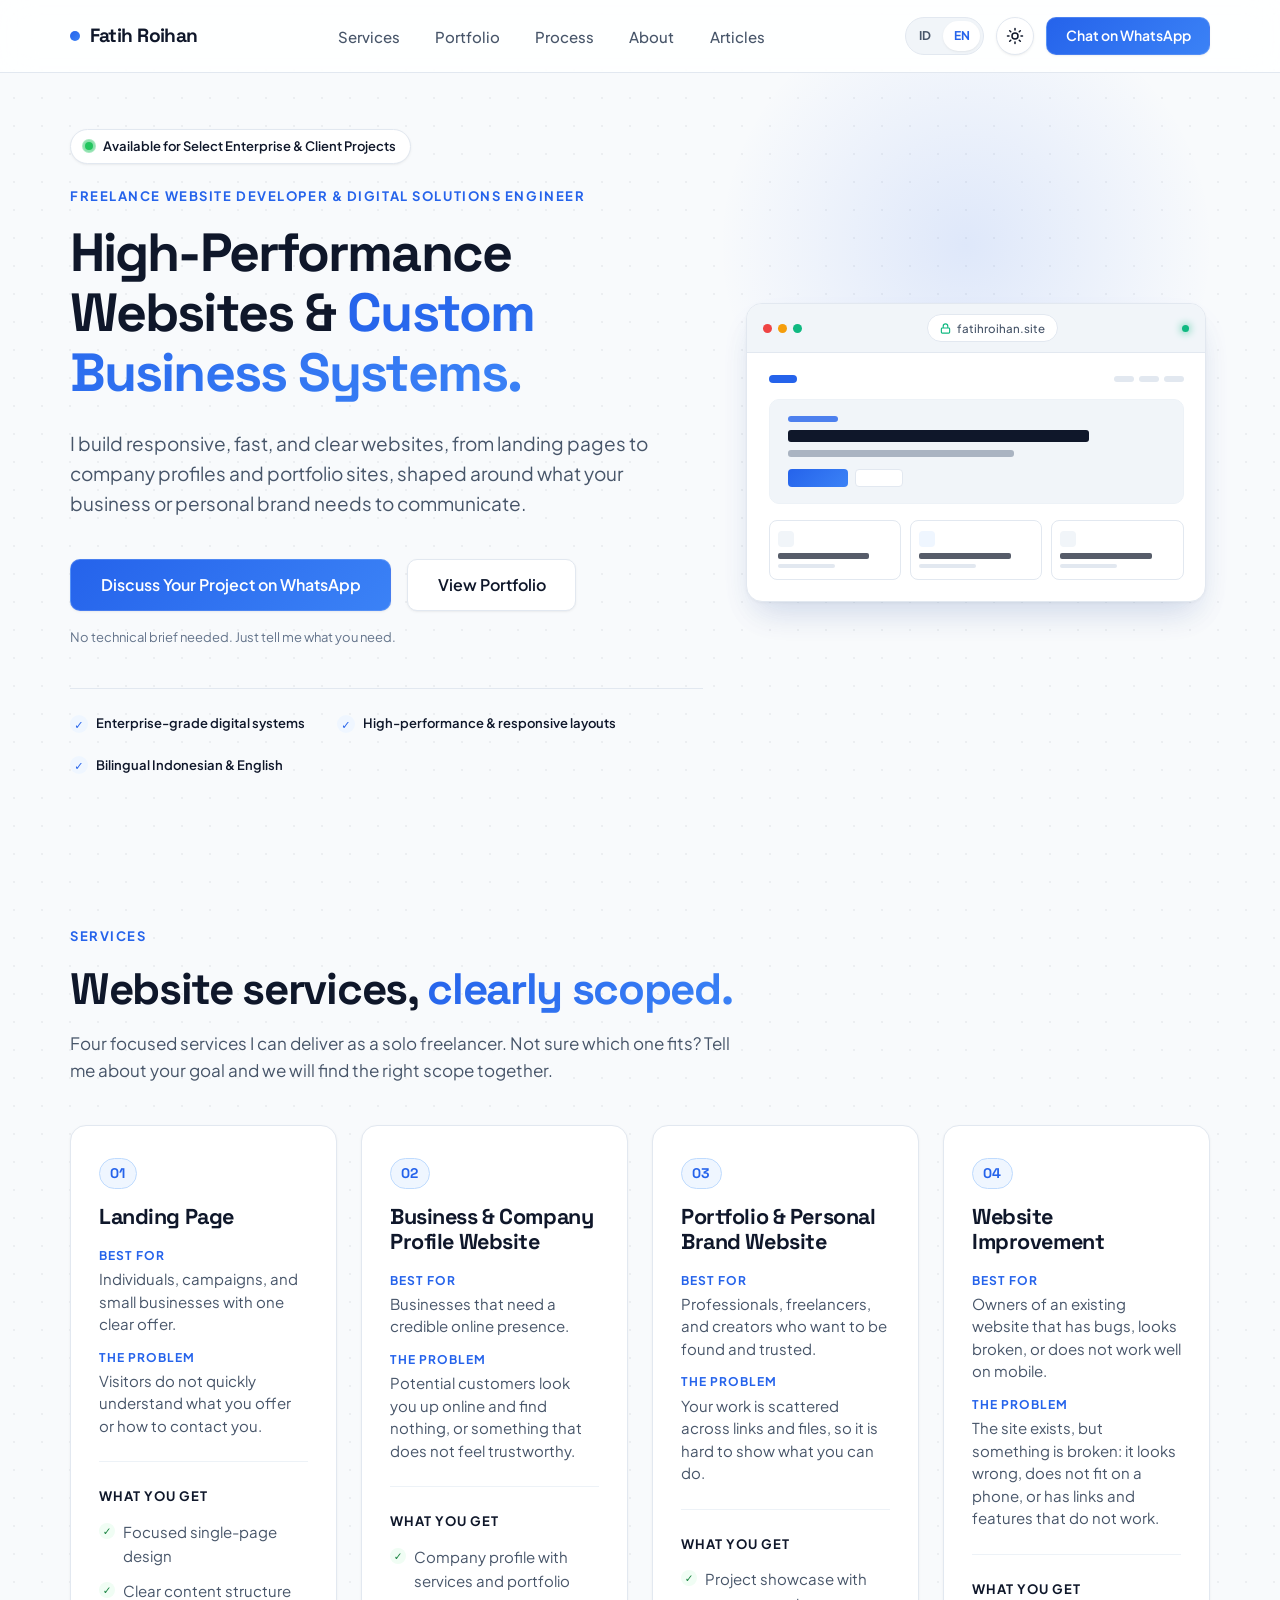
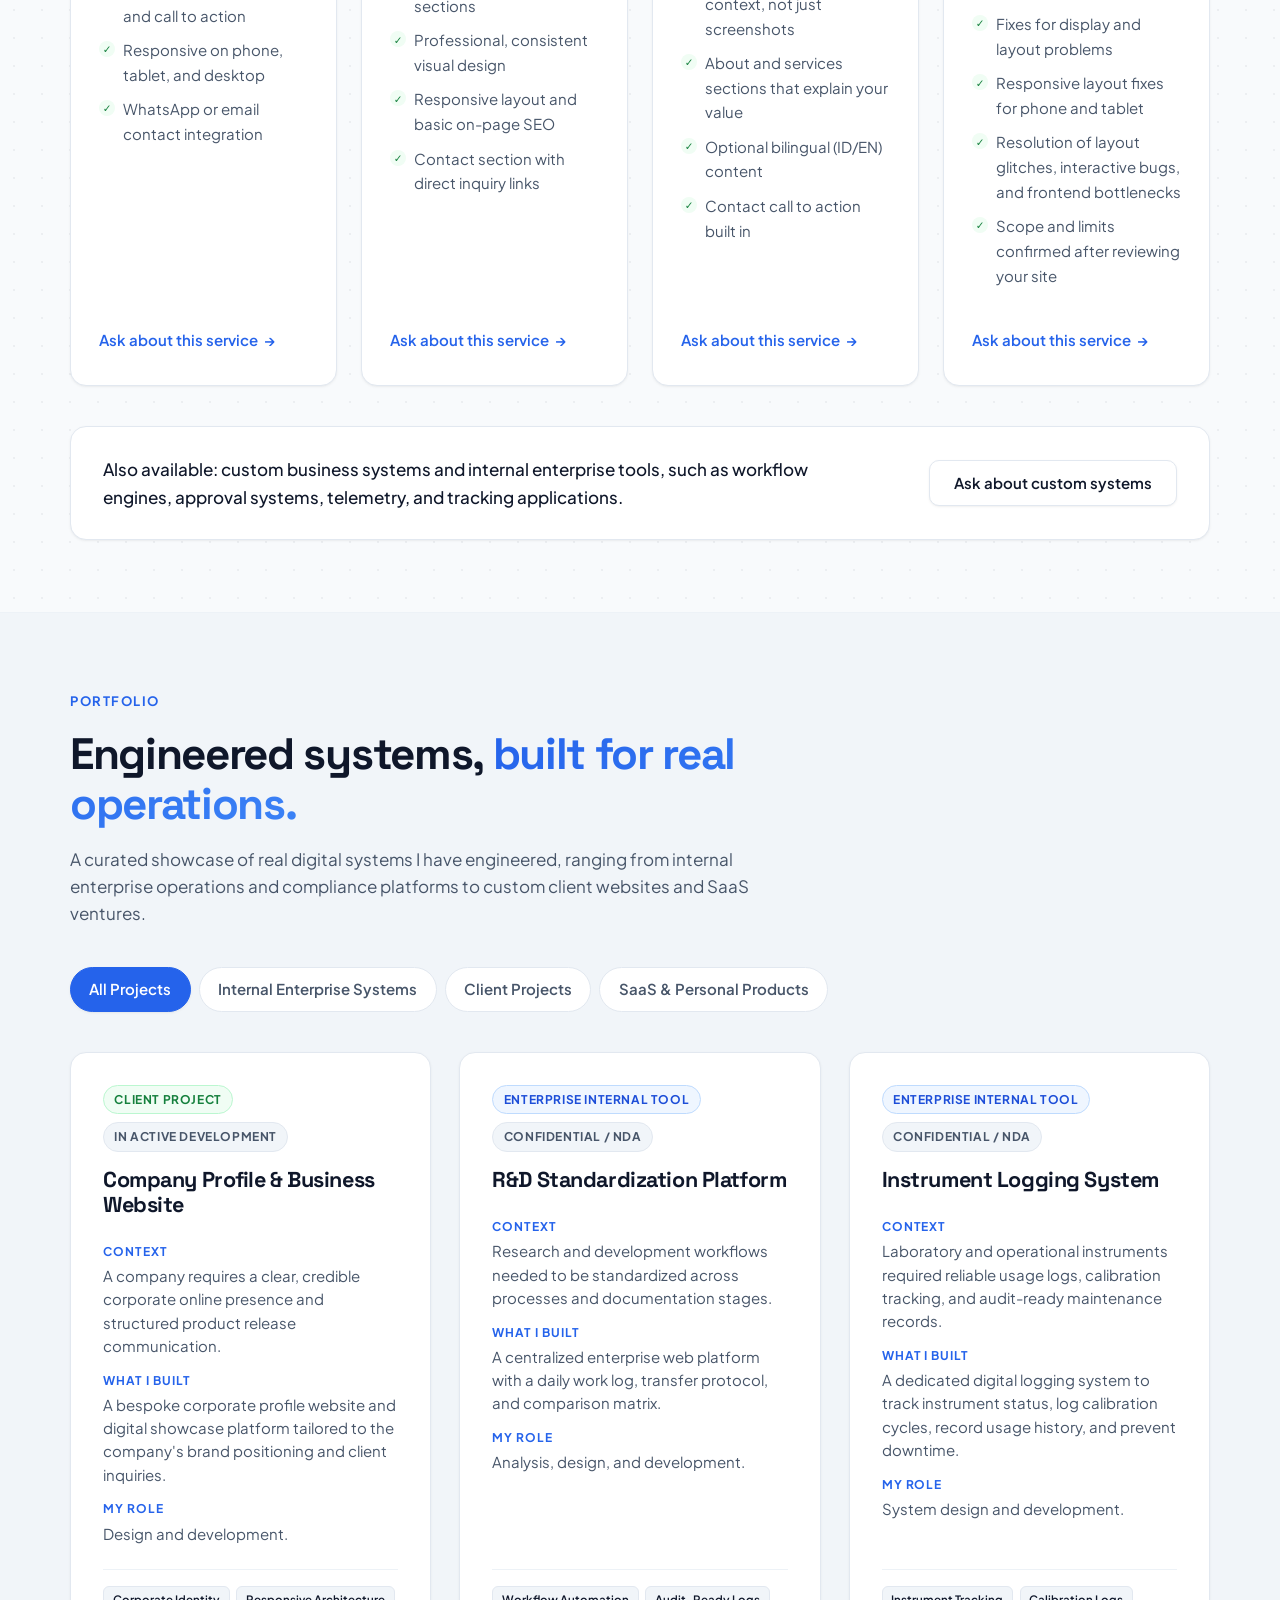
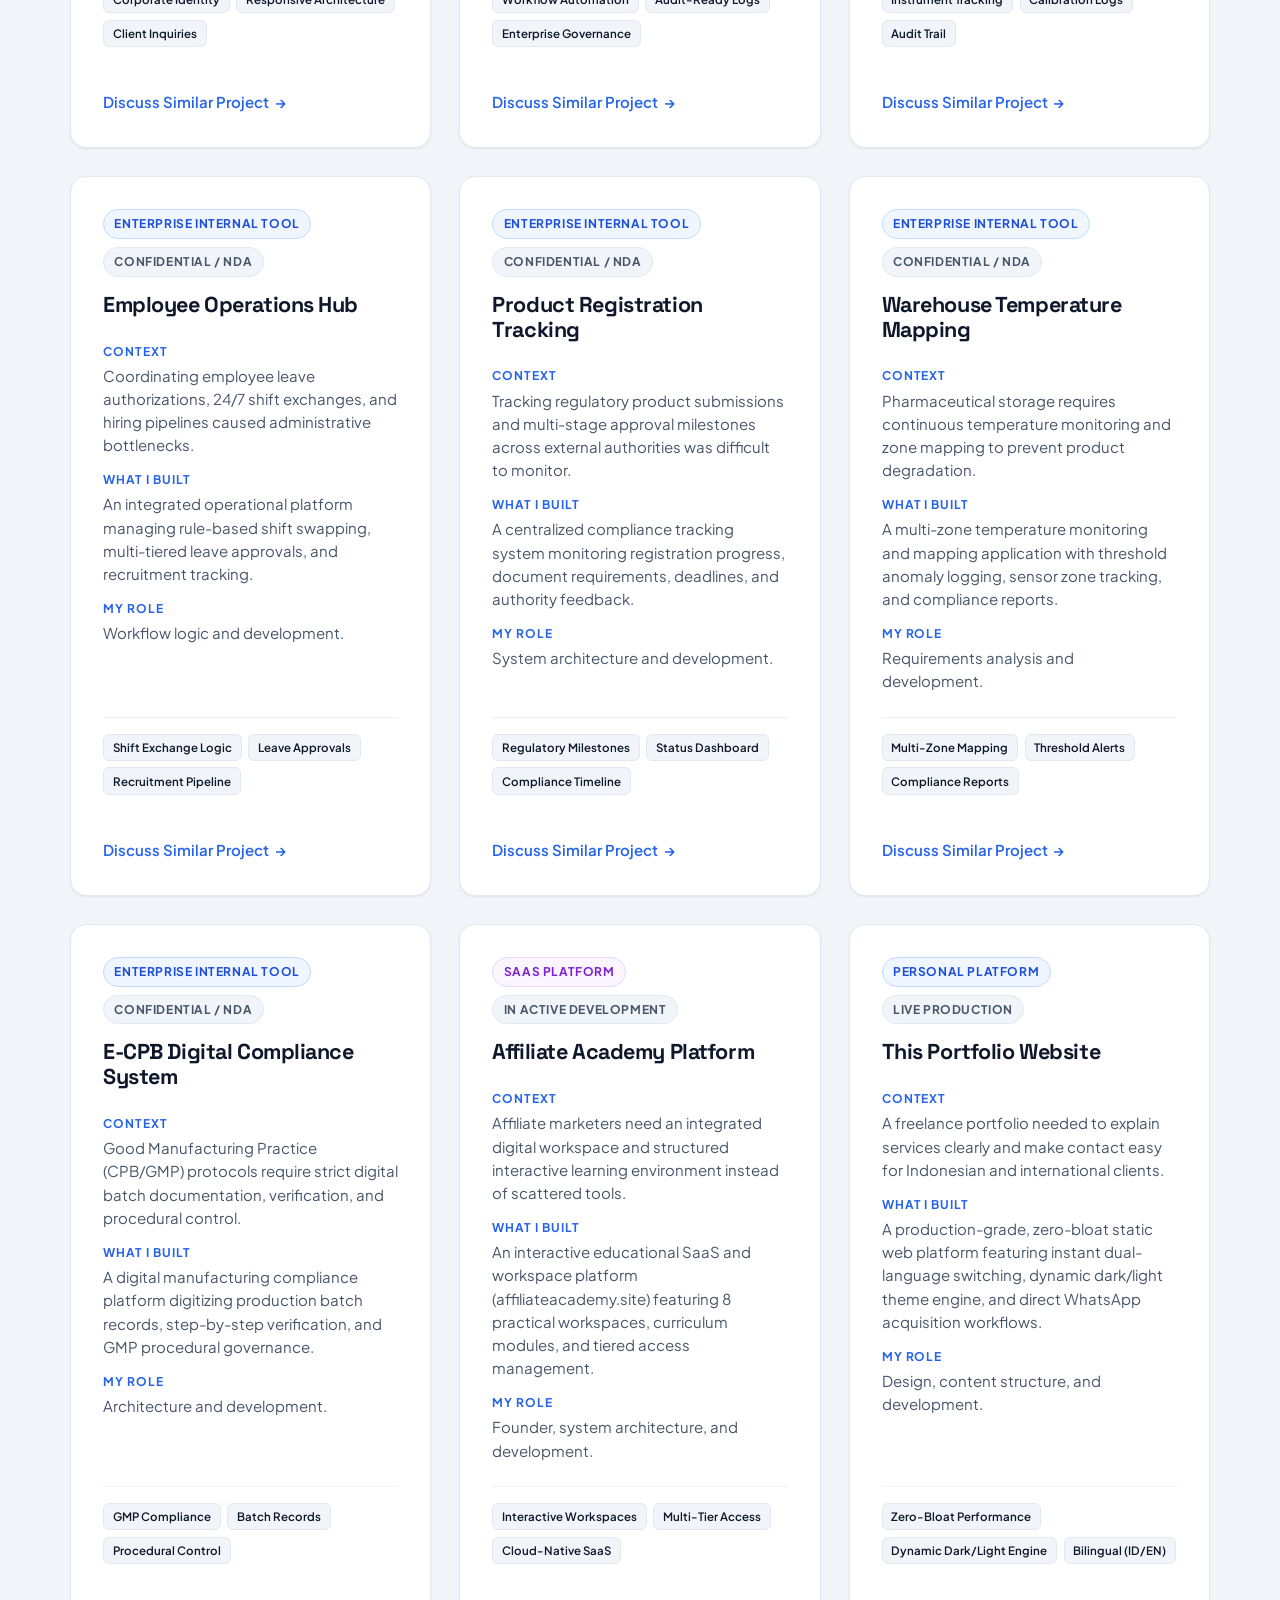
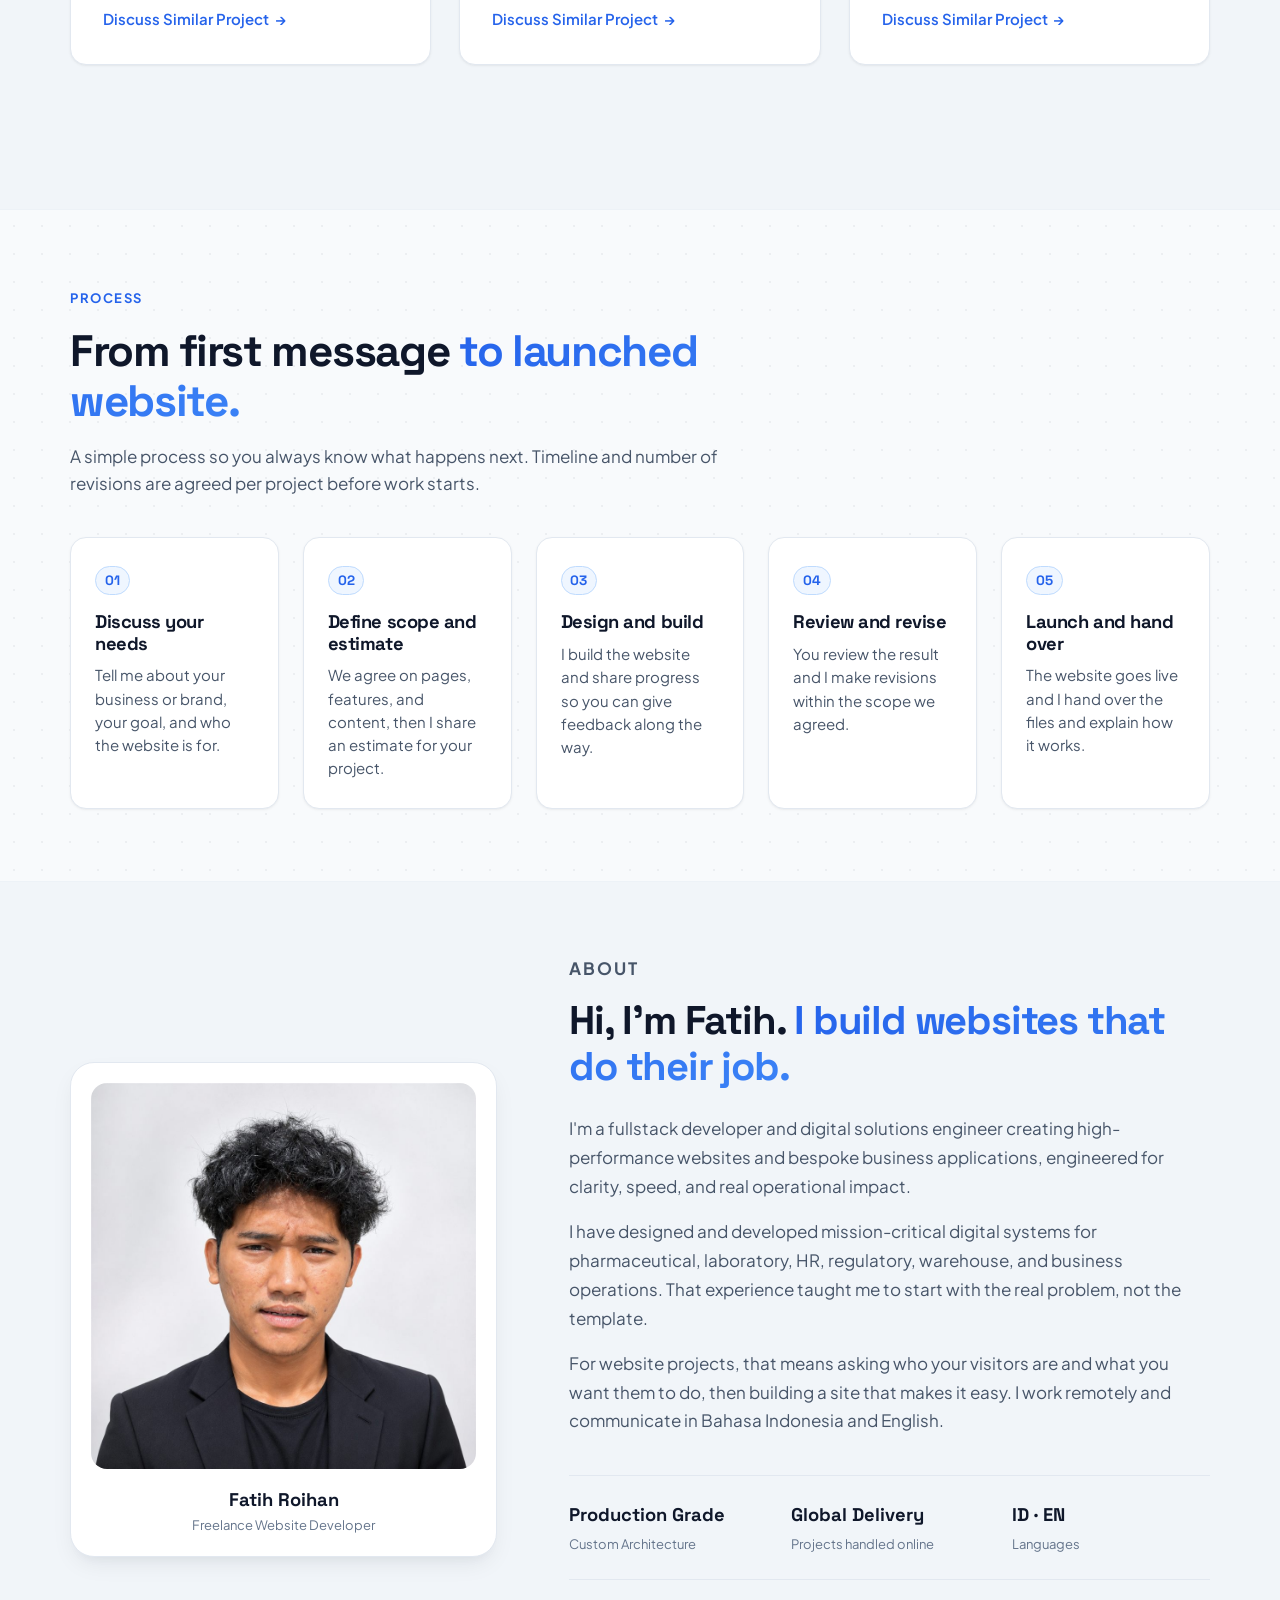
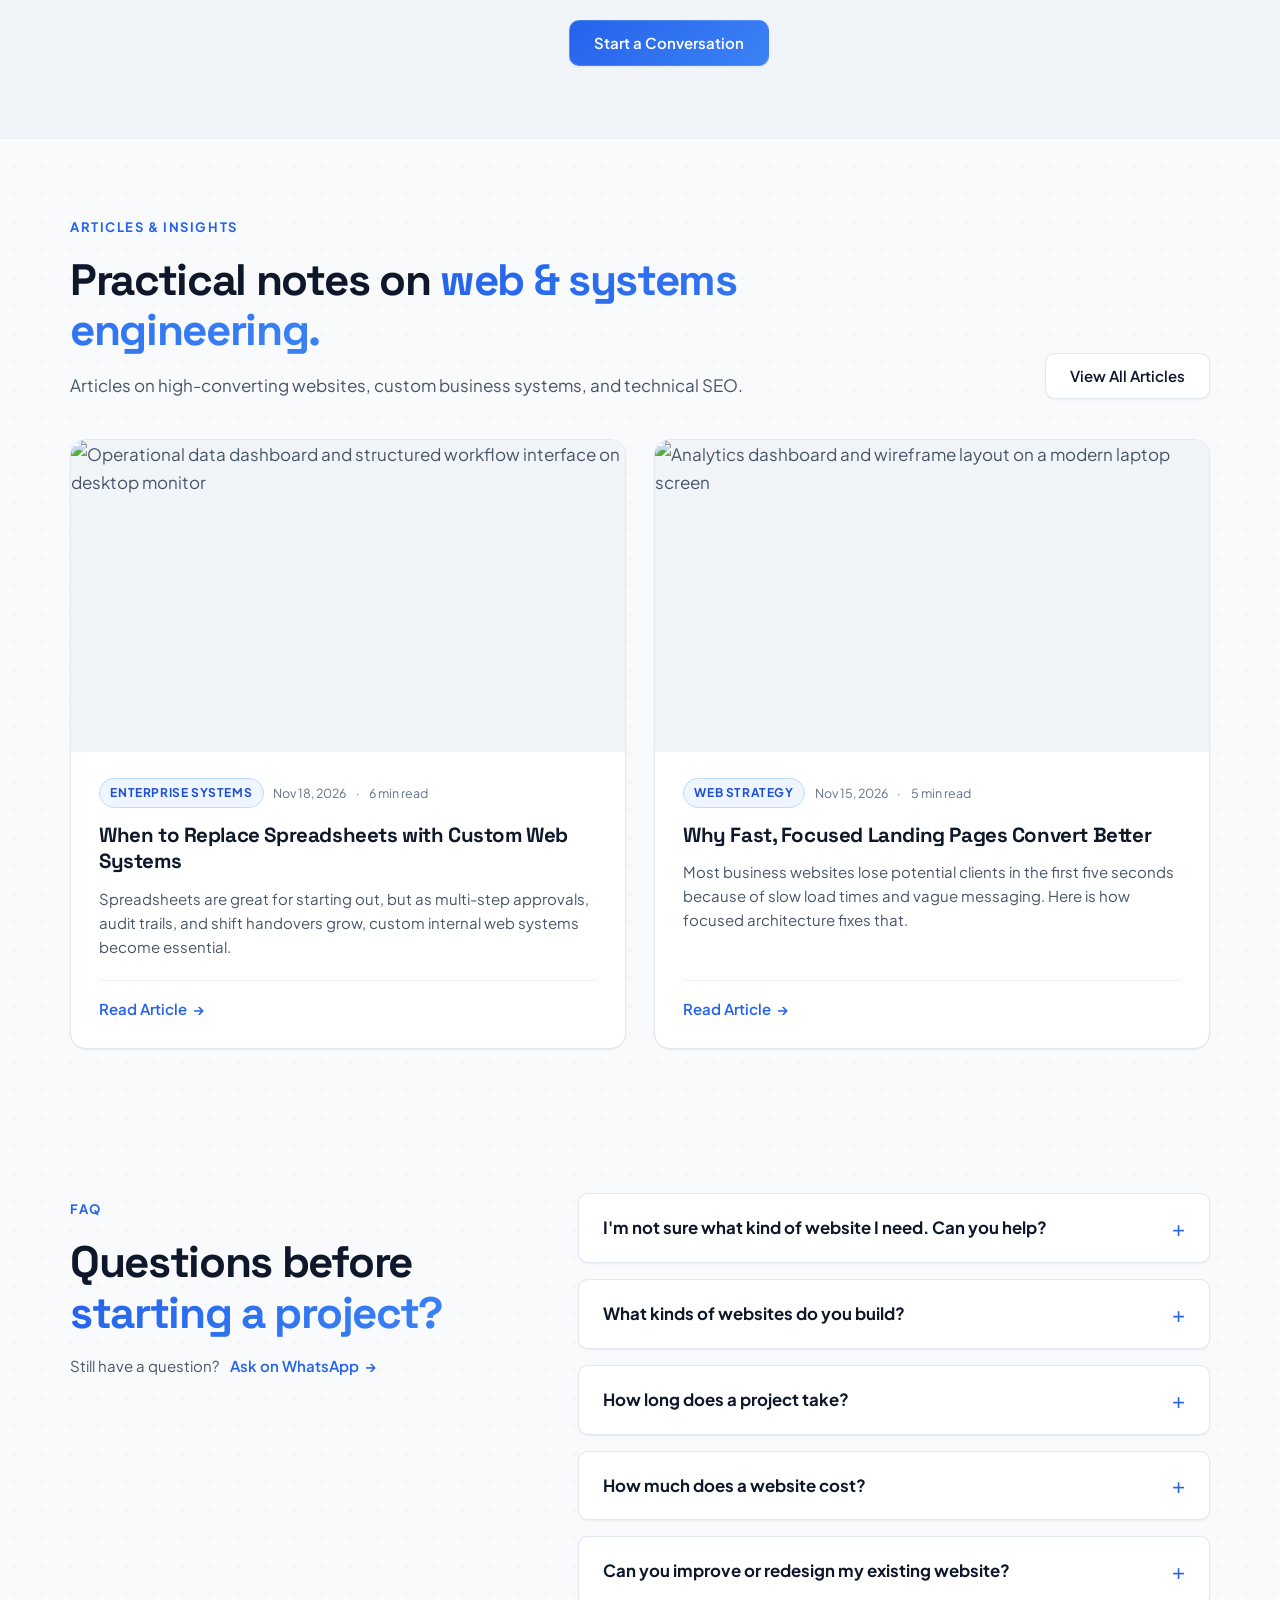
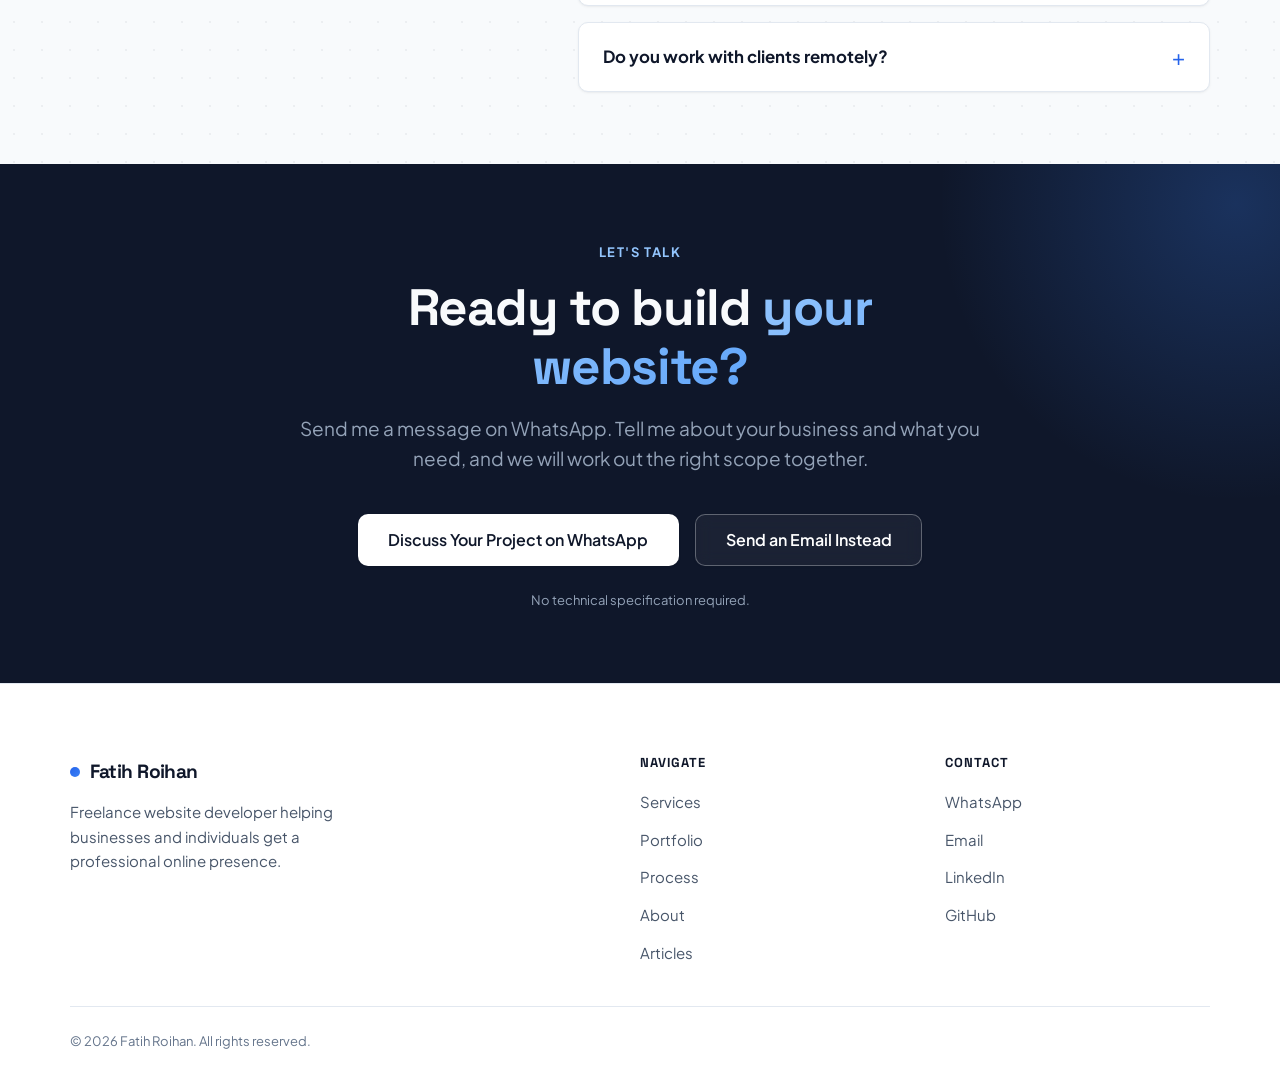
==== commit 2f718c33: "feat(articles): add bilingual articles engine and github actions workflow" ====
--- a/index.html
+++ b/index.html
@@ -92,6 +92,7 @@
                     <li><a href="#portfolio" data-i18n="nav.work">Portfolio</a></li>
                     <li><a href="#process" data-i18n="nav.process">Process</a></li>
                     <li><a href="#about" data-i18n="nav.about">About</a></li>
+                    <li><a href="articles/" data-i18n="nav.articles" data-i18n-href-en="articles/" data-i18n-href-id="id/articles/">Articles</a></li>
                 </ul>
             </div>
 
@@ -576,6 +577,70 @@
             </div>
         </section>
 
+        <!-- ARTICLES -->
+        <section id="articles" class="section" aria-labelledby="articles-title">
+            <div class="container">
+                <div class="section-header-row">
+                    <header class="section-header">
+                        <p class="eyebrow" data-i18n="articles.eyebrow">Articles &amp; Insights</p>
+                        <h2 id="articles-title" class="section-title" data-i18n-title="articles.title">Practical notes on <span>web &amp; systems engineering.</span></h2>
+                        <p class="section-description" data-i18n="articles.desc">Articles on high-converting websites, custom business systems, and technical SEO.</p>
+                    </header>
+                    <div class="section-header-row__action">
+                        <a href="articles/" class="button button--secondary" data-i18n="articles.viewAll" data-i18n-href-en="articles/" data-i18n-href-id="id/articles/">View All Articles</a>
+                    </div>
+                </div>
+
+                <!-- ARTICLES_LATEST_START -->
+                <div class="articles-grid">
+                    <article class="article-card" data-category="enterprise-systems">
+                        <a href="articles/spreadsheets-to-custom-enterprise-web-systems/" class="article-card__media" data-i18n-href-en="articles/spreadsheets-to-custom-enterprise-web-systems/" data-i18n-href-id="id/articles/spreadsheets-to-custom-enterprise-web-systems/">
+                            <img src="https://images.unsplash.com/photo-1504868584819-f8e8b4b6d7e3?auto=format&amp;fit=crop&amp;w=1200&amp;q=80" width="1200" height="630" loading="lazy" decoding="async"
+                                alt="Operational data dashboard and structured workflow interface on desktop monitor" data-i18n-alt-en="Operational data dashboard and structured workflow interface on desktop monitor" data-i18n-alt-id="Dashboard data operasional dan antarmuka alur kerja terstruktur di layar monitor" class="article-card__img">
+                        </a>
+                        <div class="article-card__body">
+                            <div class="article-card__meta">
+                                <span class="project__kind" data-i18n-inline-en="Enterprise Systems" data-i18n-inline-id="Sistem Enterprise">Enterprise Systems</span>
+                                <time datetime="2026-11-18" data-i18n-inline-en="Nov 18, 2026" data-i18n-inline-id="18 Nov 2026">Nov 18, 2026</time>
+                                <span>·</span>
+                                <span data-i18n-inline-en="6 min read" data-i18n-inline-id="6 menit baca">6 min read</span>
+                            </div>
+                            <h3 class="article-card__title">
+                                <a href="articles/spreadsheets-to-custom-enterprise-web-systems/" data-i18n-href-en="articles/spreadsheets-to-custom-enterprise-web-systems/" data-i18n-href-id="id/articles/spreadsheets-to-custom-enterprise-web-systems/" data-i18n-inline-en="When to Replace Spreadsheets with Custom Web Systems" data-i18n-inline-id="Kapan Harus Beralih dari Spreadsheet ke Sistem Web">When to Replace Spreadsheets with Custom Web Systems</a>
+                            </h3>
+                            <p class="article-card__excerpt" data-i18n-inline-en="Spreadsheets are great for starting out, but as multi-step approvals, audit trails, and shift handovers grow, custom internal web systems become essential." data-i18n-inline-id="Spreadsheet sangat membantu di awal, namun saat persetujuan berjenjang, audit trail, dan operasional 24/7 berkembang, sistem web kustom menjadi keharusan.">Spreadsheets are great for starting out, but as multi-step approvals, audit trails, and shift handovers grow, custom internal web systems become essential.</p>
+                            <div class="article-card__footer">
+                                <a href="articles/spreadsheets-to-custom-enterprise-web-systems/" class="text-link" data-i18n="articles.readMore" data-i18n-href-en="articles/spreadsheets-to-custom-enterprise-web-systems/" data-i18n-href-id="id/articles/spreadsheets-to-custom-enterprise-web-systems/">Read Article</a>
+                            </div>
+                        </div>
+                    </article>
+
+                    <article class="article-card" data-category="web-strategy">
+                        <a href="articles/high-converting-landing-page-architecture/" class="article-card__media" data-i18n-href-en="articles/high-converting-landing-page-architecture/" data-i18n-href-id="id/articles/high-converting-landing-page-architecture/">
+                            <img src="https://images.unsplash.com/photo-1460925895917-afdab827c52f?auto=format&amp;fit=crop&amp;w=1200&amp;q=80" width="1200" height="630" loading="lazy" decoding="async"
+                                alt="Analytics dashboard and wireframe layout on a modern laptop screen" data-i18n-alt-en="Analytics dashboard and wireframe layout on a modern laptop screen" data-i18n-alt-id="Dashboard analitik dan tata letak wireframe di layar laptop modern" class="article-card__img">
+                        </a>
+                        <div class="article-card__body">
+                            <div class="article-card__meta">
+                                <span class="project__kind" data-i18n-inline-en="Web Strategy" data-i18n-inline-id="Strategi Web">Web Strategy</span>
+                                <time datetime="2026-11-15" data-i18n-inline-en="Nov 15, 2026" data-i18n-inline-id="15 Nov 2026">Nov 15, 2026</time>
+                                <span>·</span>
+                                <span data-i18n-inline-en="5 min read" data-i18n-inline-id="5 menit baca">5 min read</span>
+                            </div>
+                            <h3 class="article-card__title">
+                                <a href="articles/high-converting-landing-page-architecture/" data-i18n-href-en="articles/high-converting-landing-page-architecture/" data-i18n-href-id="id/articles/high-converting-landing-page-architecture/" data-i18n-inline-en="Why Fast, Focused Landing Pages Convert Better" data-i18n-inline-id="Mengapa Landing Page Cepat Meningkatkan Konversi">Why Fast, Focused Landing Pages Convert Better</a>
+                            </h3>
+                            <p class="article-card__excerpt" data-i18n-inline-en="Most business websites lose potential clients in the first five seconds because of slow load times and vague messaging. Here is how focused architecture fixes that." data-i18n-inline-id="Banyak website bisnis kehilangan calon pelanggan di 5 detik pertama karena loading lambat dan pesan yang bertele-tele. Ini cara mengatasinya.">Most business websites lose potential clients in the first five seconds because of slow load times and vague messaging. Here is how focused architecture fixes that.</p>
+                            <div class="article-card__footer">
+                                <a href="articles/high-converting-landing-page-architecture/" class="text-link" data-i18n="articles.readMore" data-i18n-href-en="articles/high-converting-landing-page-architecture/" data-i18n-href-id="id/articles/high-converting-landing-page-architecture/">Read Article</a>
+                            </div>
+                        </div>
+                    </article>
+                </div>
+                <!-- ARTICLES_LATEST_END -->
+            </div>
+        </section>
+
         <!-- FAQ -->
         <section id="faq" class="section" aria-labelledby="faq-title">
             <div class="container faq">
@@ -632,6 +697,7 @@
                     <li><a href="#portfolio" data-i18n="nav.work">Portfolio</a></li>
                     <li><a href="#process" data-i18n="nav.process">Process</a></li>
                     <li><a href="#about" data-i18n="nav.about">About</a></li>
+                    <li><a href="articles/" data-i18n="nav.articles" data-i18n-href-en="articles/" data-i18n-href-id="id/articles/">Articles</a></li>
                 </ul>
             </nav>
 
--- a/assets/css/style.css
+++ b/assets/css/style.css
@@ -1314,3 +1314,377 @@
     font-size: var(--text-xs);
     color: var(--color-text-muted);
 }
+
+/* =========================================
+   ARTICLES & INSIGHTS (HUB, CARDS, DETAIL)
+========================================= */
+
+.section-header-row {
+    display: flex;
+    flex-wrap: wrap;
+    align-items: flex-end;
+    justify-content: space-between;
+    gap: 1.5rem;
+    margin-bottom: var(--space-4);
+}
+.section-header-row .section-header {
+    margin-bottom: 0;
+}
+
+.articles-grid {
+    display: grid;
+    grid-template-columns: repeat(auto-fit, minmax(320px, 1fr));
+    gap: 1.75rem;
+}
+
+.article-card {
+    background: var(--color-surface);
+    border: 1px solid var(--color-border);
+    border-radius: var(--radius-md);
+    overflow: hidden;
+    box-shadow: var(--shadow-sm);
+    display: flex;
+    flex-direction: column;
+    transition: transform 0.25s ease, border-color 0.25s ease, box-shadow 0.25s ease;
+}
+.article-card:hover {
+    transform: translateY(-4px);
+    border-color: var(--color-accent);
+    box-shadow: var(--shadow-premium);
+}
+
+.article-card__media {
+    display: block;
+    position: relative;
+    overflow: hidden;
+    aspect-ratio: 16 / 9;
+    background: var(--color-tint);
+    border-bottom: 1px solid var(--color-border-subtle);
+}
+.article-card__img {
+    width: 100%;
+    height: 100%;
+    object-fit: cover;
+    display: block;
+    transition: transform 0.35s ease;
+}
+.article-card:hover .article-card__img {
+    transform: scale(1.03);
+}
+
+.article-card__body {
+    padding: 1.65rem 1.75rem;
+    display: flex;
+    flex-direction: column;
+    flex: 1;
+}
+
+.article-card__meta {
+    display: flex;
+    flex-wrap: wrap;
+    align-items: center;
+    gap: 0.6rem;
+    margin-bottom: 0.85rem;
+    font-size: 0.78rem;
+    color: var(--color-text-muted);
+}
+
+.article-card__title {
+    font-size: 1.28rem;
+    line-height: 1.3;
+    letter-spacing: -0.02em;
+    margin-bottom: 0.75rem;
+}
+.article-card__title a {
+    color: var(--color-text-primary);
+    transition: color 0.18s ease;
+}
+.article-card__title a:hover {
+    color: var(--color-accent);
+}
+
+.article-card__excerpt {
+    font-size: var(--text-sm);
+    color: var(--color-text-secondary);
+    line-height: 1.6;
+    margin-bottom: 1.35rem;
+    flex: 1;
+}
+
+.article-card__footer {
+    margin-top: auto;
+    padding-top: 1rem;
+    border-top: 1px solid var(--color-border-subtle);
+    display: flex;
+    align-items: center;
+    justify-content: space-between;
+}
+
+/* Article Hub & Detail Layout */
+.article-hero {
+    padding-top: calc(var(--space-4) + 0.5rem);
+    padding-bottom: var(--space-4);
+    border-bottom: 1px solid var(--color-border-subtle);
+    background: var(--color-tint);
+}
+
+.breadcrumb {
+    display: flex;
+    flex-wrap: wrap;
+    align-items: center;
+    gap: 0.5rem;
+    font-size: var(--text-xs);
+    font-weight: 600;
+    color: var(--color-text-muted);
+    margin-bottom: var(--space-2);
+}
+.breadcrumb a {
+    color: var(--color-accent);
+}
+.breadcrumb a:hover {
+    text-decoration: underline;
+}
+.breadcrumb__sep {
+    opacity: 0.5;
+}
+
+.article-header {
+    max-width: 820px;
+}
+.article-header__meta {
+    display: flex;
+    flex-wrap: wrap;
+    align-items: center;
+    gap: 0.75rem;
+    margin-bottom: var(--space-2);
+    font-size: var(--text-xs);
+    color: var(--color-text-muted);
+}
+.article-header__title {
+    font-size: clamp(2rem, 3.8vw, 3rem);
+    line-height: 1.15;
+    letter-spacing: -0.03em;
+    margin-bottom: var(--space-2);
+}
+.article-header__desc {
+    font-size: var(--text-lg);
+    color: var(--color-text-secondary);
+    line-height: 1.6;
+}
+
+.article-layout {
+    display: grid;
+    grid-template-columns: minmax(0, 1fr) 300px;
+    gap: var(--space-4);
+    padding-block: var(--space-4);
+    align-items: start;
+}
+
+.article-main {
+    background: var(--color-surface);
+    border: 1px solid var(--color-border);
+    border-radius: var(--radius-md);
+    padding: clamp(1.5rem, 3.5vw, 2.75rem);
+    box-shadow: var(--shadow-sm);
+    min-width: 0;
+}
+
+.article-cover {
+    margin-bottom: var(--space-4);
+    border-radius: var(--radius-sm);
+    overflow: hidden;
+    border: 1px solid var(--color-border);
+    background: var(--color-tint);
+}
+.article-cover img {
+    width: 100%;
+    height: auto;
+    aspect-ratio: 1200 / 630;
+    object-fit: cover;
+    display: block;
+}
+.article-cover figcaption {
+    padding: 0.65rem 1rem;
+    font-size: 0.78rem;
+    color: var(--color-text-muted);
+    background: var(--color-tint);
+    border-top: 1px solid var(--color-border-subtle);
+}
+
+/* Rich Prose Styling */
+.article-prose {
+    font-size: var(--text-base);
+    color: var(--color-text-secondary);
+    line-height: 1.75;
+}
+.article-prose > * + * {
+    margin-top: 1.35rem;
+}
+.article-prose h2 {
+    font-size: clamp(1.4rem, 2.5vw, 1.75rem);
+    margin-top: 2.35rem;
+    margin-bottom: 0.85rem;
+    padding-bottom: 0.5rem;
+    border-bottom: 1px solid var(--color-border-subtle);
+}
+.article-prose h3 {
+    font-size: 1.22rem;
+    margin-top: 1.75rem;
+    margin-bottom: 0.6rem;
+}
+.article-prose p {
+    color: var(--color-text-secondary);
+}
+.article-prose ul,
+.article-prose ol {
+    padding-left: 1.35rem;
+    display: flex;
+    flex-direction: column;
+    gap: 0.55rem;
+}
+.article-prose ul {
+    list-style: disc;
+}
+.article-prose ol {
+    list-style: decimal;
+}
+.article-prose li::marker {
+    color: var(--color-accent);
+    font-weight: 700;
+}
+.article-prose blockquote {
+    margin: 1.75rem 0;
+    padding: 1.25rem 1.5rem;
+    border-left: 4px solid var(--color-accent);
+    background: var(--color-tint);
+    border-radius: 0 var(--radius-sm) var(--radius-sm) 0;
+    font-style: italic;
+    color: var(--color-text-primary);
+}
+.article-prose blockquote footer {
+    margin-top: 0.5rem;
+    font-size: var(--text-xs);
+    font-style: normal;
+    font-weight: 700;
+    color: var(--color-accent);
+}
+.article-callout {
+    padding: 1.25rem 1.5rem;
+    background: var(--color-badge-enterprise-bg);
+    border: 1px solid var(--color-badge-enterprise-border);
+    border-radius: var(--radius-sm);
+    margin: 1.75rem 0;
+}
+.article-callout__title {
+    font-family: var(--font-display);
+    font-size: 0.85rem;
+    font-weight: 800;
+    text-transform: uppercase;
+    letter-spacing: 0.06em;
+    color: var(--color-accent);
+    margin-bottom: 0.35rem;
+}
+.article-callout p {
+    margin: 0;
+    font-size: var(--text-sm);
+    color: var(--color-text-primary);
+    font-weight: 500;
+}
+
+.article-figure {
+    margin: 1.85rem 0;
+    border: 1px solid var(--color-border);
+    border-radius: var(--radius-sm);
+    overflow: hidden;
+    background: var(--color-tint);
+}
+.article-figure img {
+    width: 100%;
+    height: auto;
+    display: block;
+    object-fit: cover;
+}
+.article-figure figcaption {
+    padding: 0.6rem 1rem;
+    font-size: 0.78rem;
+    color: var(--color-text-muted);
+    border-top: 1px solid var(--color-border-subtle);
+}
+
+.article-prose pre {
+    padding: 1.15rem 1.25rem;
+    background: var(--color-ink);
+    color: var(--color-on-ink);
+    border-radius: var(--radius-sm);
+    overflow-x: auto;
+    font-size: 0.875rem;
+    line-height: 1.55;
+}
+
+.article-faq {
+    margin-top: 2.5rem;
+    padding-top: 2rem;
+    border-top: 1px solid var(--color-border);
+}
+.article-faq h2 {
+    font-size: 1.45rem;
+    margin-bottom: 1.25rem;
+}
+
+.article-cta-box {
+    margin-top: 2.5rem;
+    padding: 2rem;
+    background: var(--color-tint);
+    border: 1px solid var(--color-border);
+    border-radius: var(--radius-md);
+    display: flex;
+    flex-direction: column;
+    gap: 0.85rem;
+}
+.article-cta-box h2 {
+    font-size: 1.4rem;
+}
+.article-cta-box p {
+    font-size: var(--text-sm);
+    color: var(--color-text-secondary);
+}
+
+/* Sidebar TOC & Author Box */
+.article-sidebar {
+    position: sticky;
+    top: calc(var(--header-height) + 1.5rem);
+    display: flex;
+    flex-direction: column;
+    gap: 1.25rem;
+}
+
+.sidebar-card {
+    background: var(--color-surface);
+    border: 1px solid var(--color-border);
+    border-radius: var(--radius-md);
+    padding: 1.35rem 1.5rem;
+    box-shadow: var(--shadow-sm);
+}
+.sidebar-card__title {
+    font-size: 0.78rem;
+    font-weight: 800;
+    text-transform: uppercase;
+    letter-spacing: 0.08em;
+    color: var(--color-accent);
+    margin-bottom: 0.85rem;
+}
+.toc-list {
+    display: flex;
+    flex-direction: column;
+    gap: 0.55rem;
+}
+.toc-list a {
+    font-size: 0.85rem;
+    color: var(--color-text-secondary);
+    line-height: 1.4;
+    display: block;
+    transition: color 0.18s ease;
+}
+.toc-list a:hover {
+    color: var(--color-accent);
+}
--- a/assets/css/responsive.css
+++ b/assets/css/responsive.css
@@ -61,14 +61,15 @@
         width: 100%;
     }
 
-    .about, .faq { grid-template-columns: minmax(0, 1fr); }
+    .about, .faq, .article-layout { grid-template-columns: minmax(0, 1fr); }
+    .article-sidebar { position: static; }
     .about__figure { max-width: 340px; margin-inline: auto; }
     .site-footer__inner { grid-template-columns: 1fr 1fr; }
     .site-footer__brand { grid-column: 1 / -1; }
 }
 
 @media (max-width: 768px) {
-    .services, .projects {
+    .services, .projects, .articles-grid {
         grid-template-columns: minmax(0, 1fr);
         gap: 1.25rem;
     }
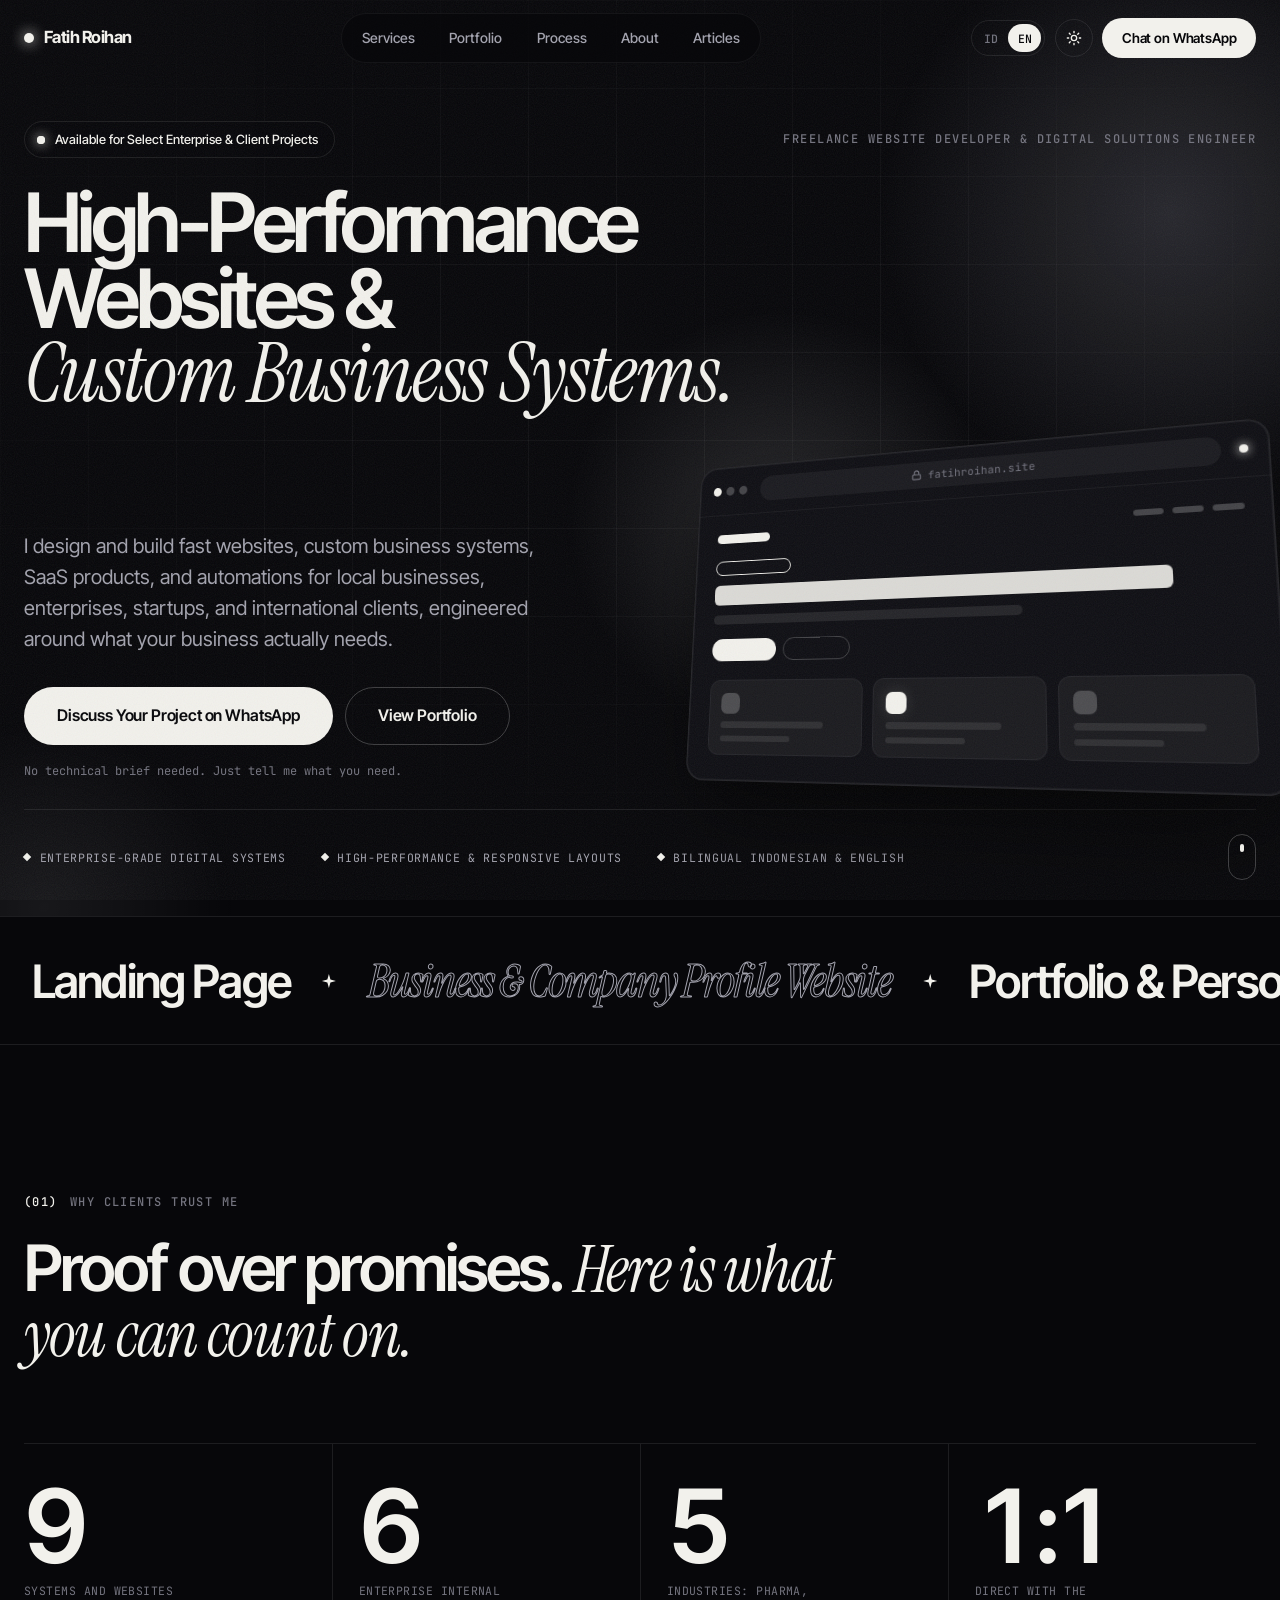
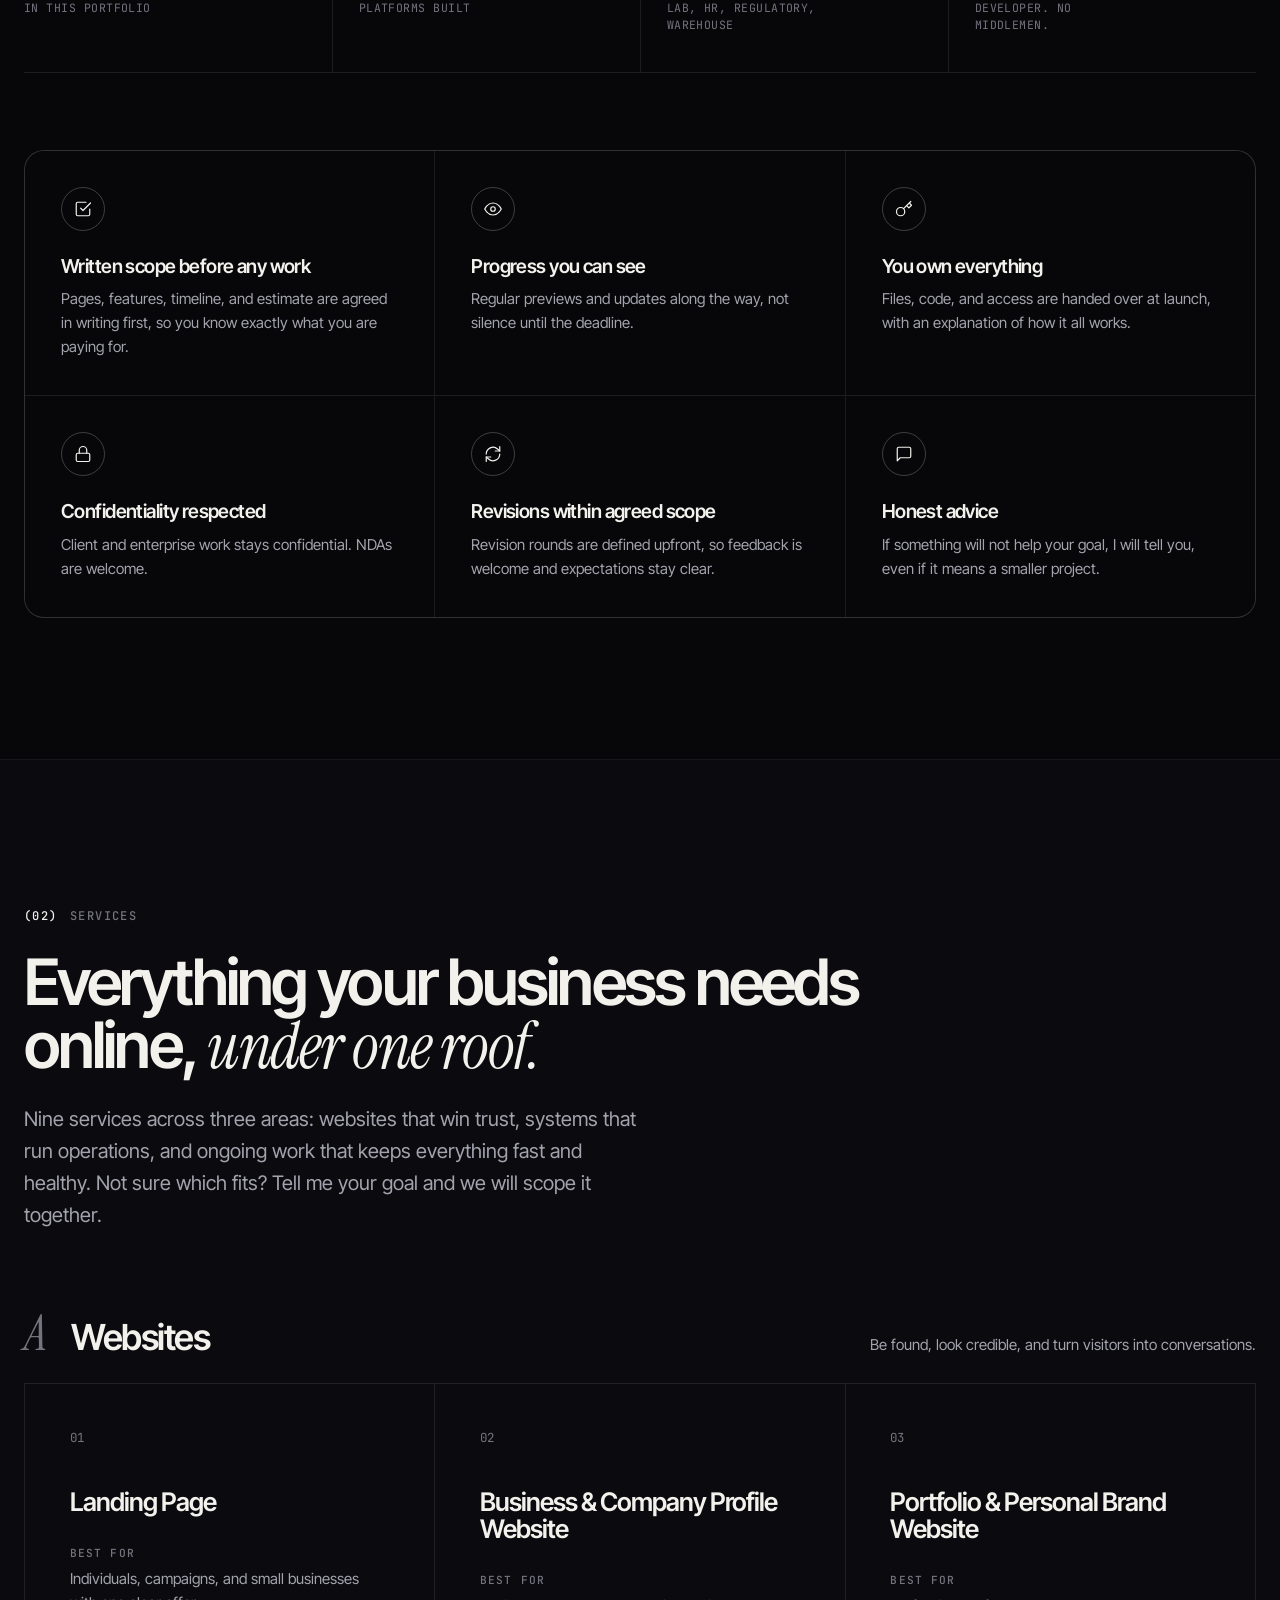
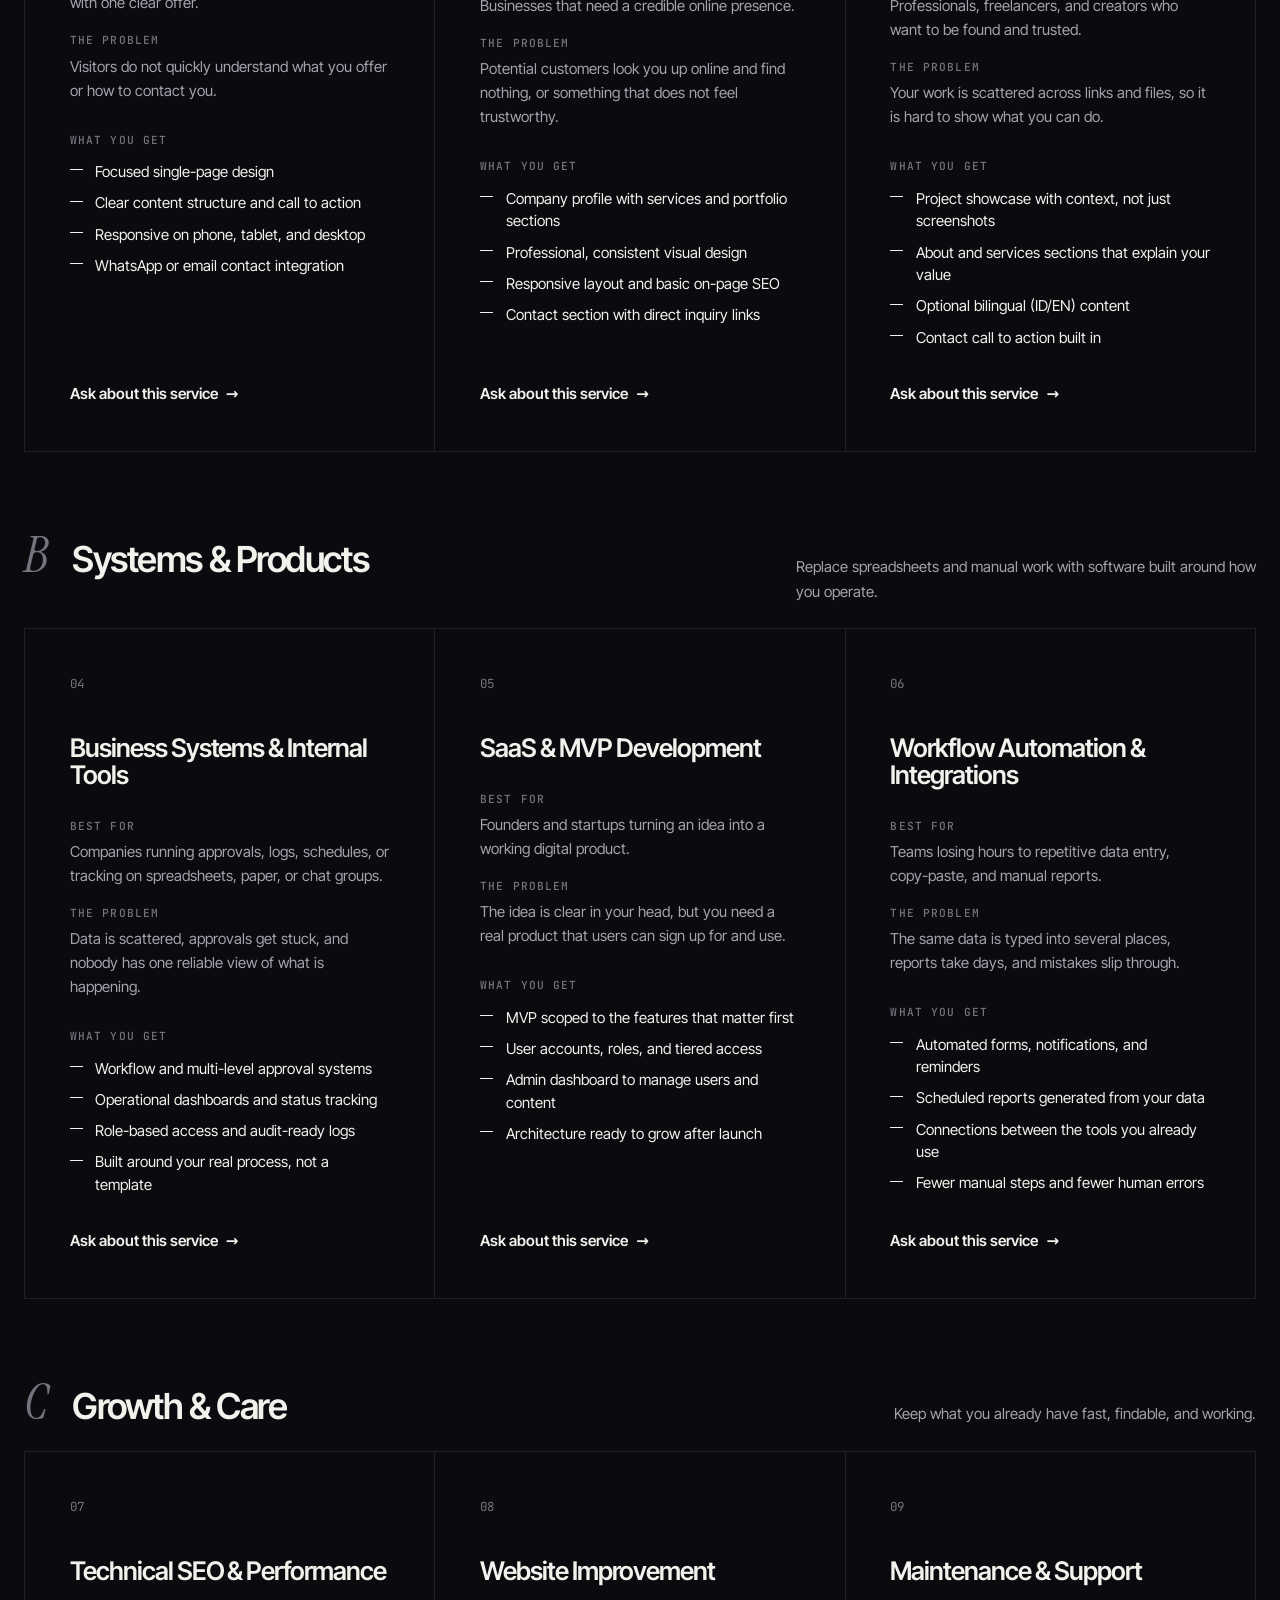
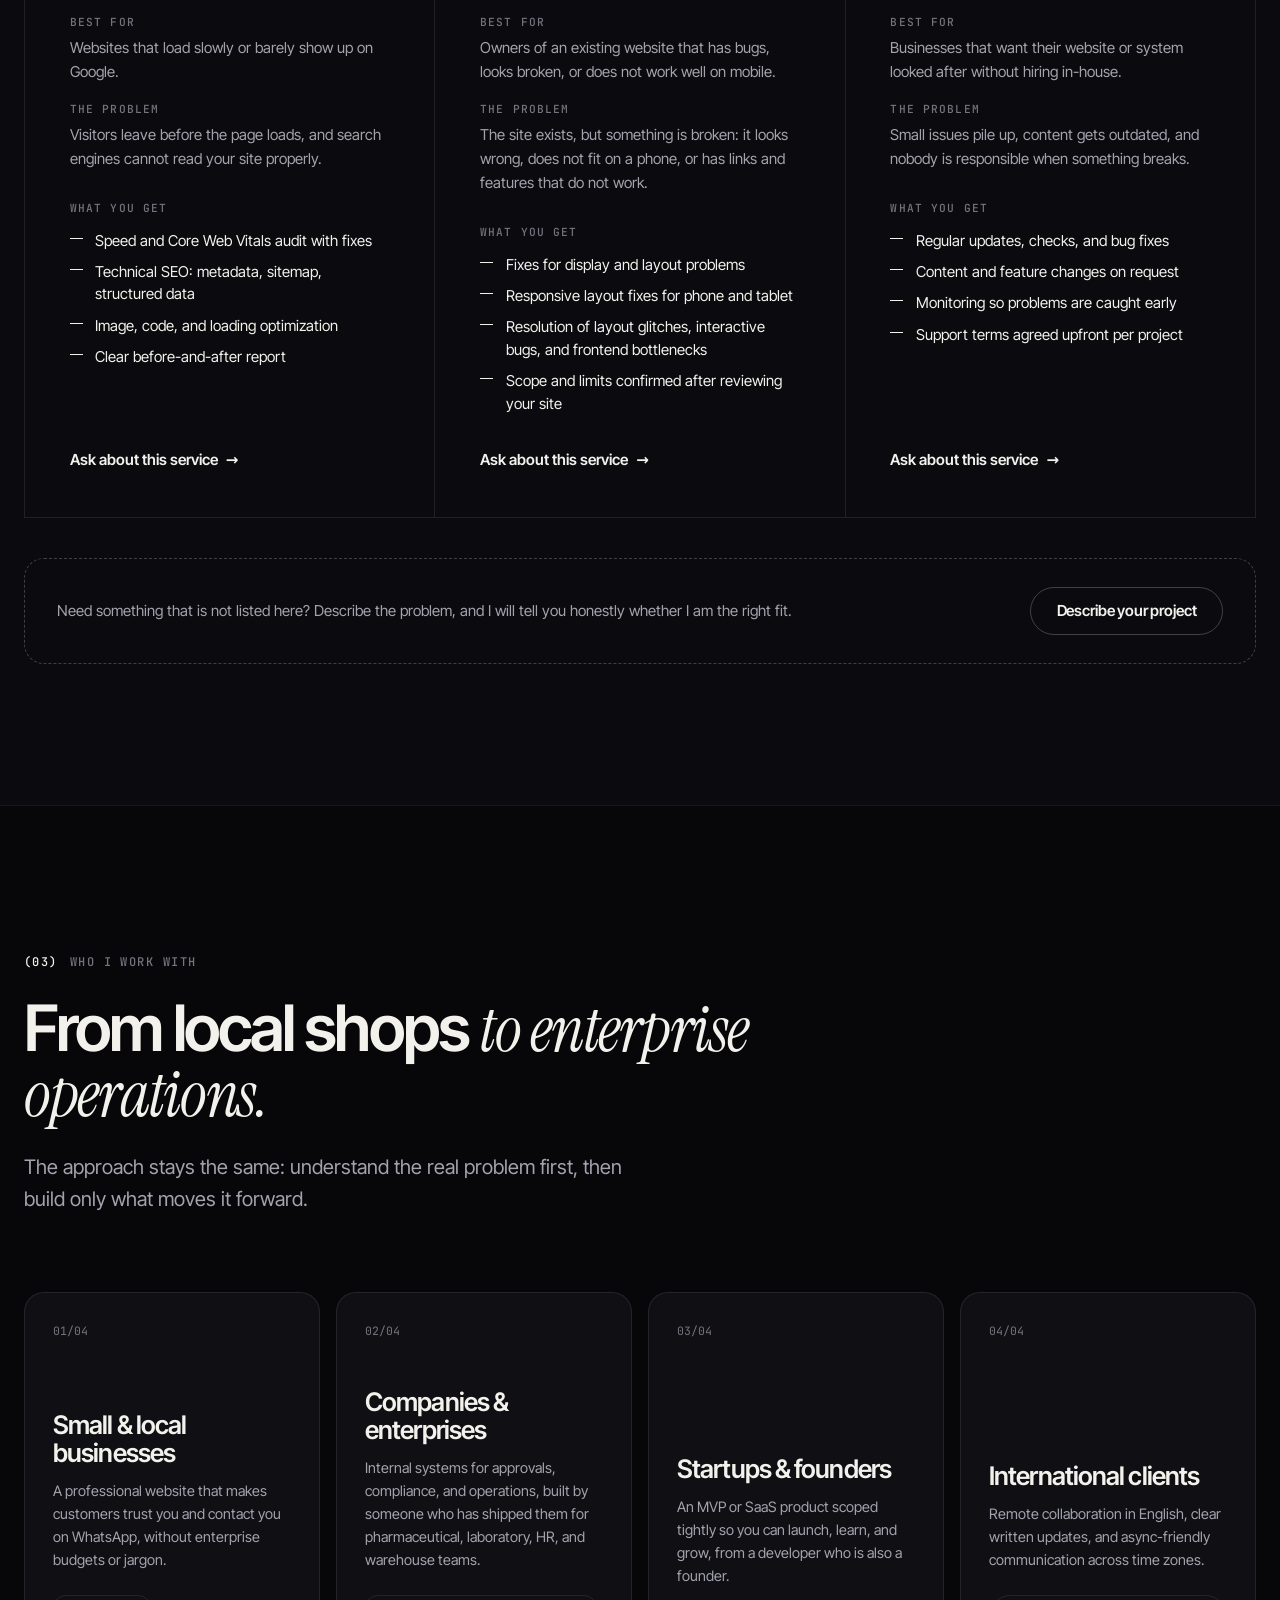
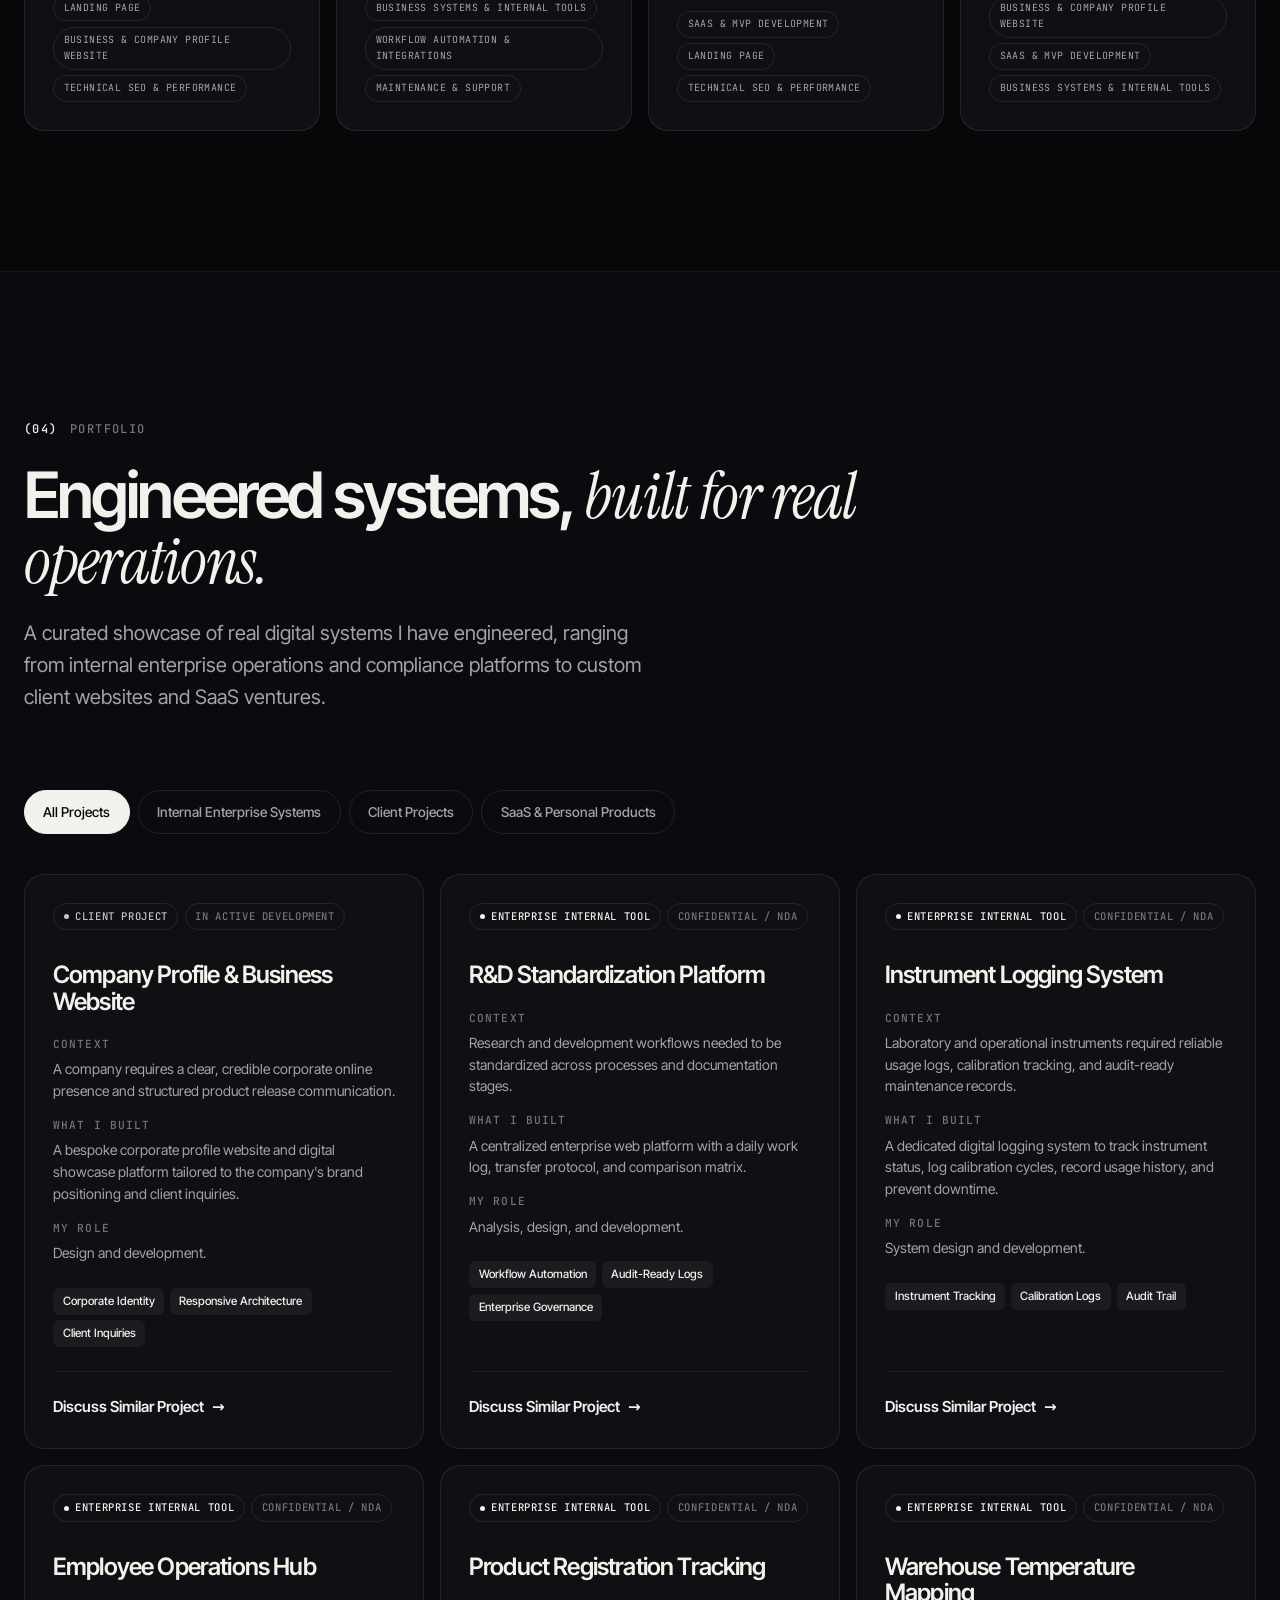
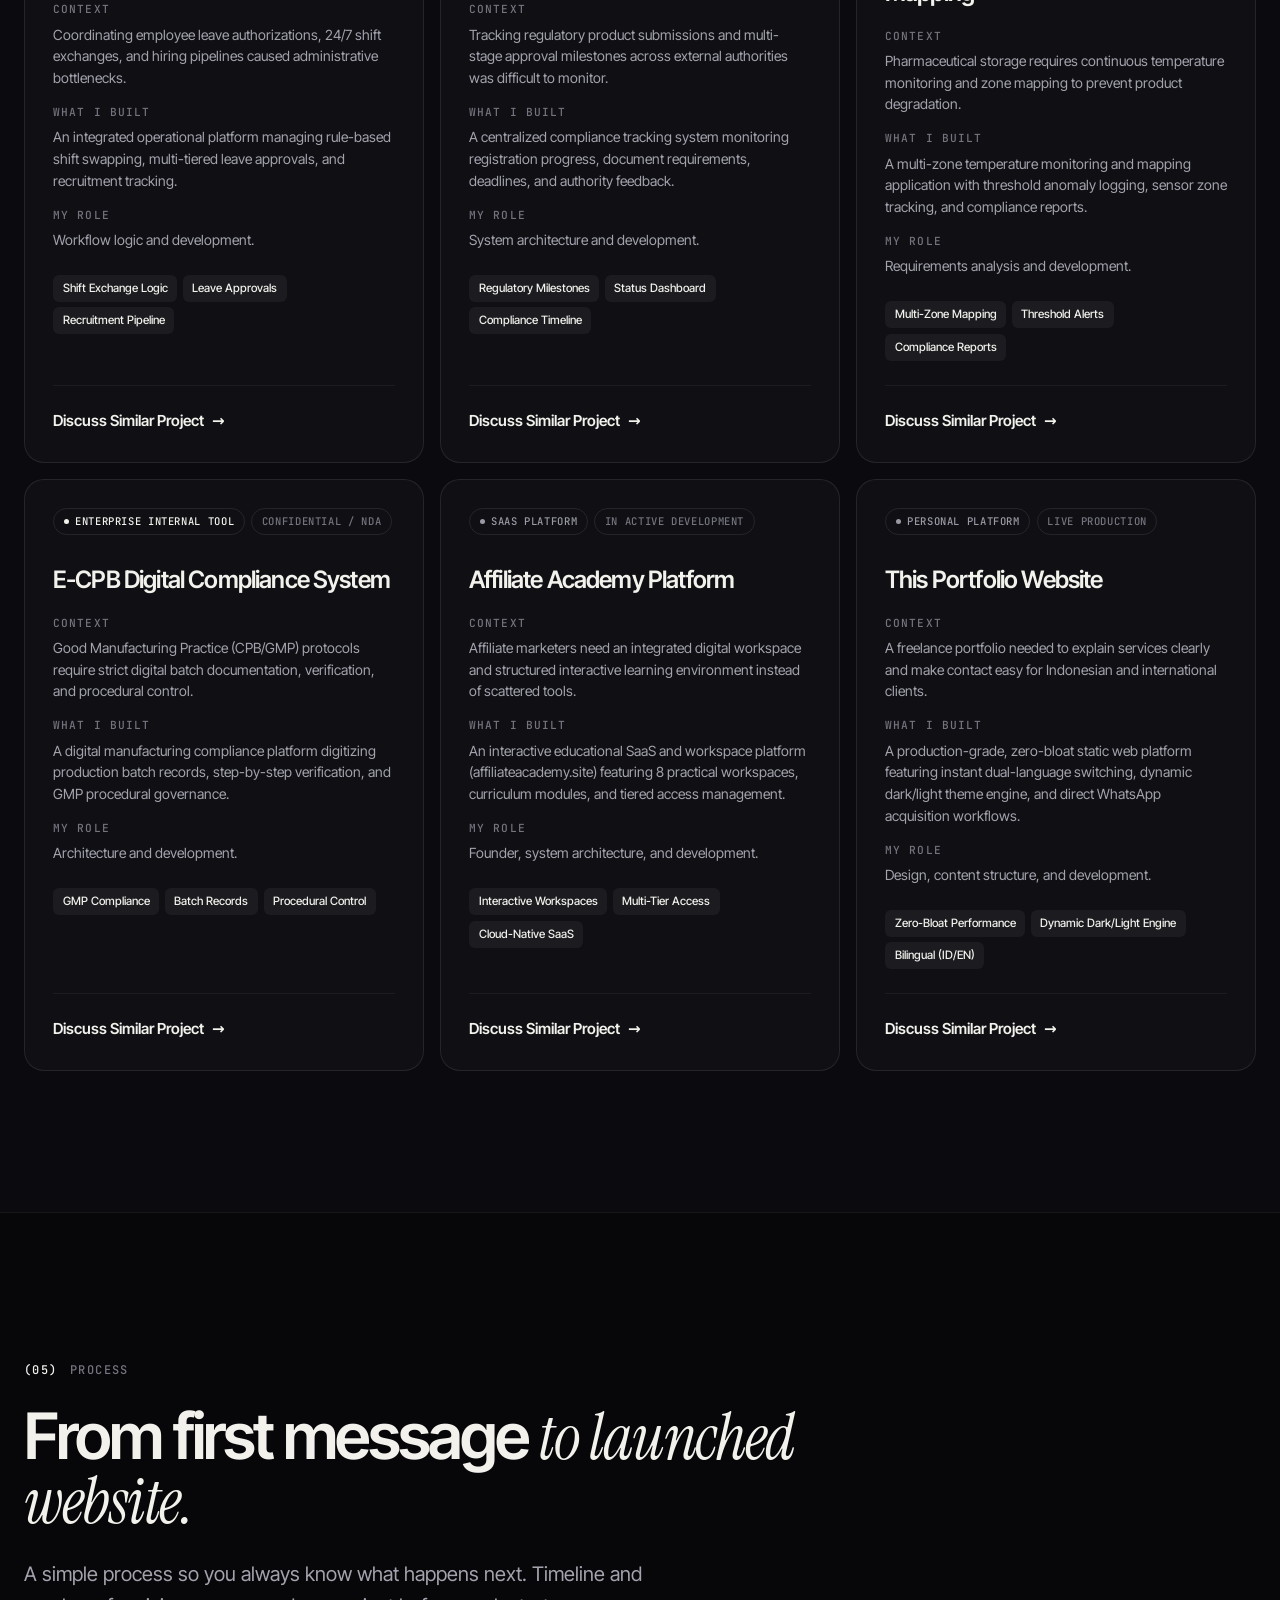
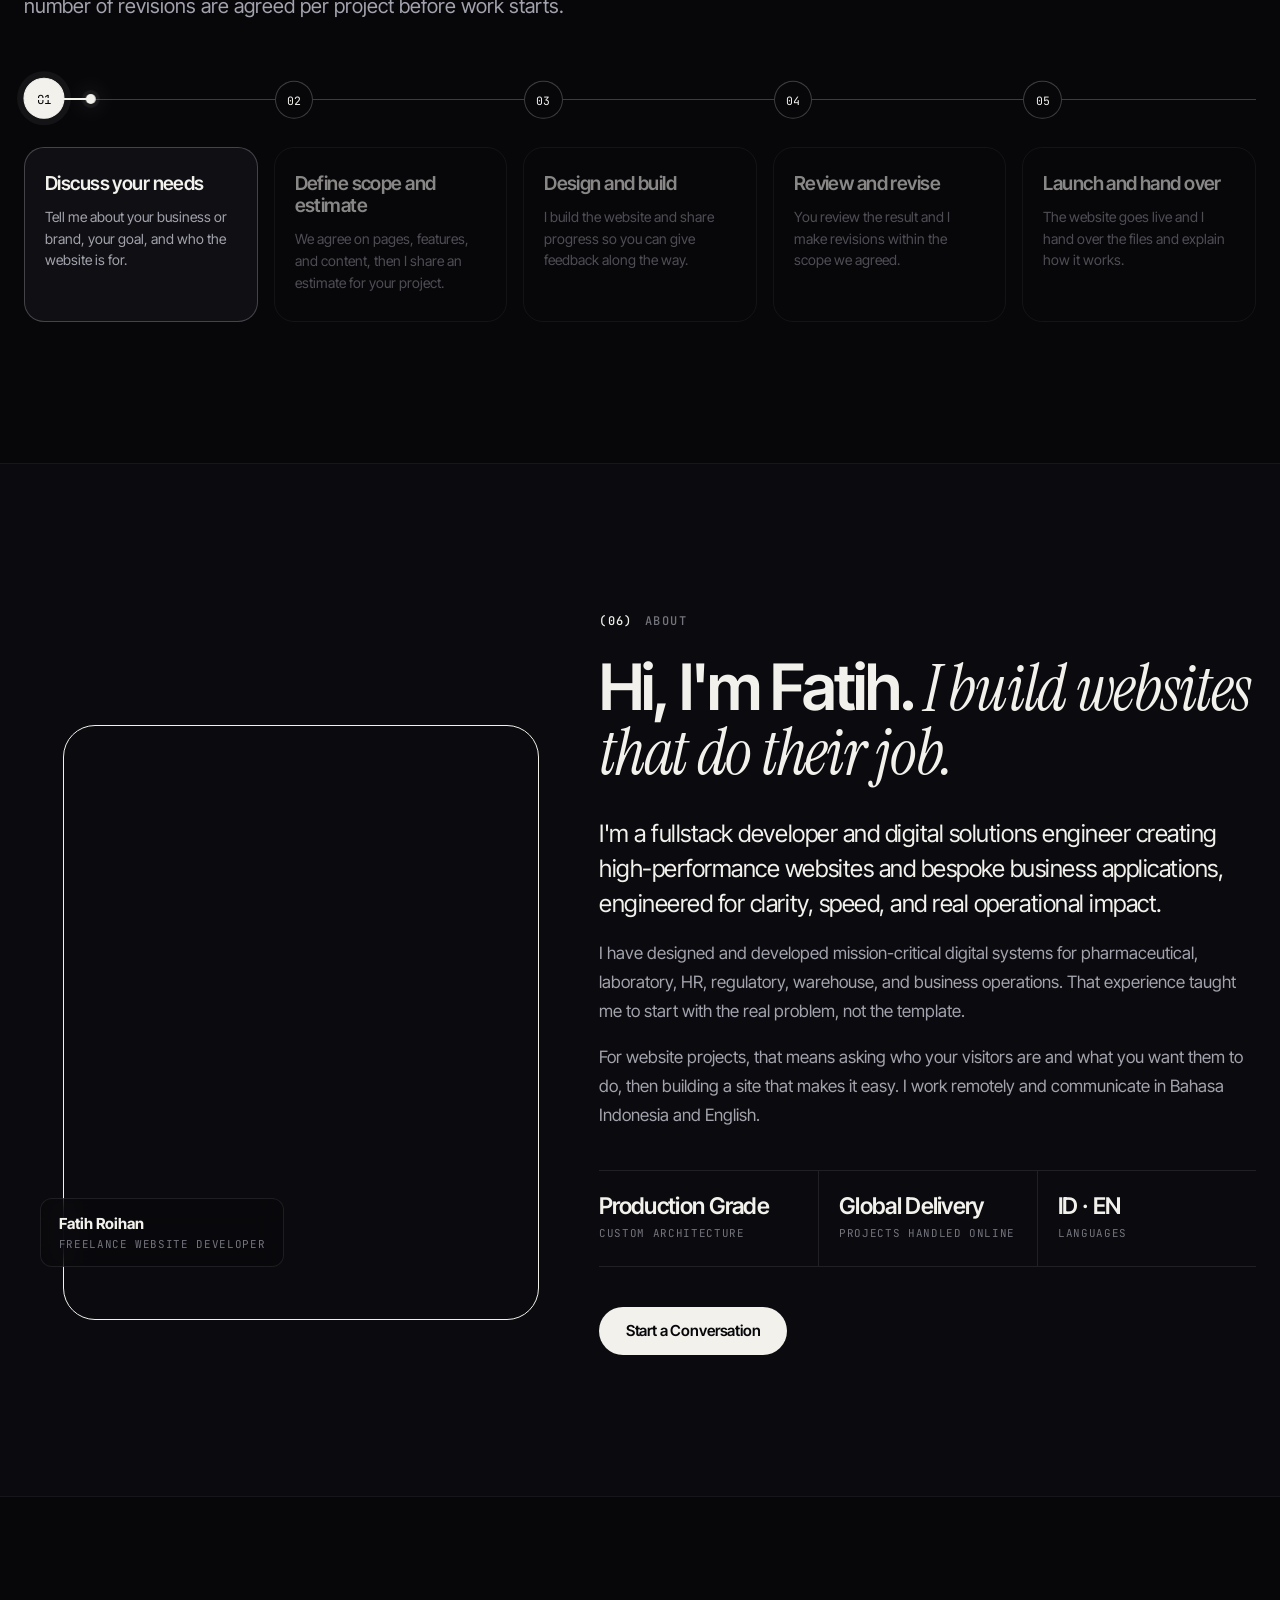
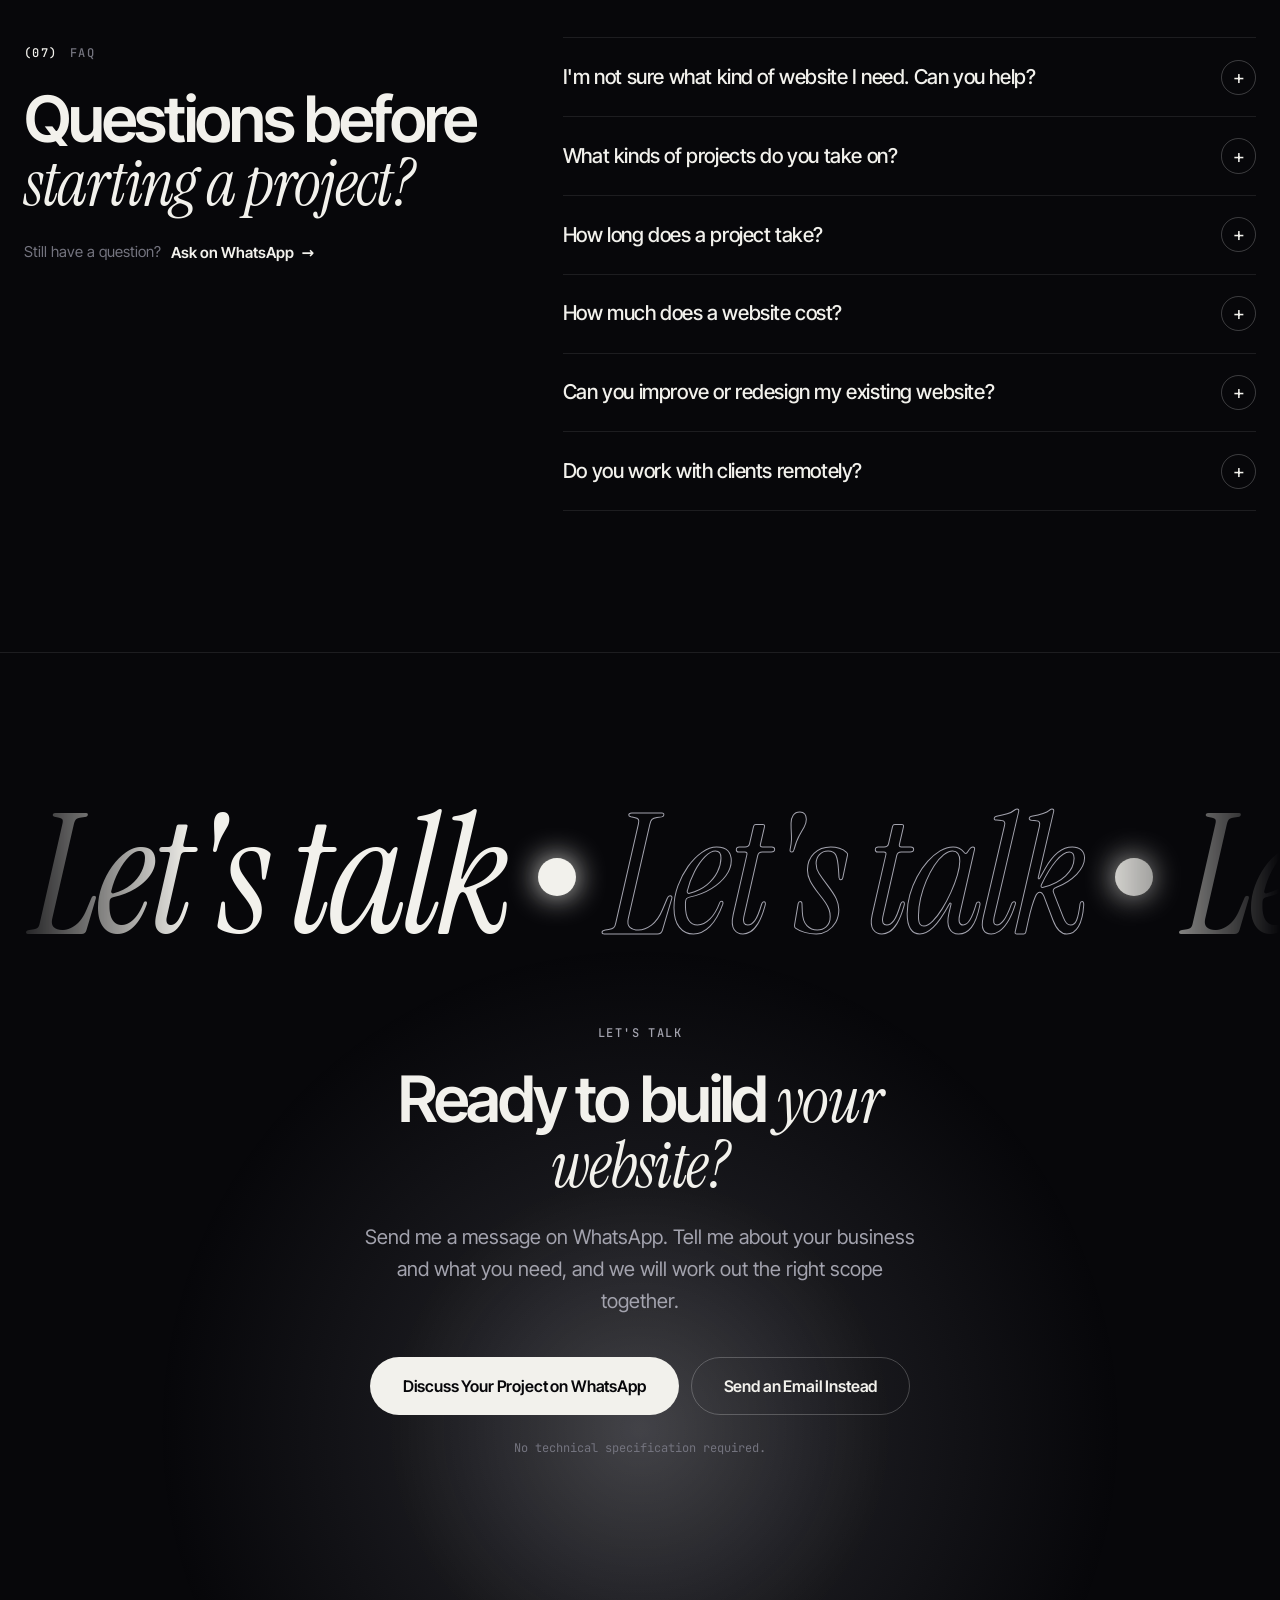
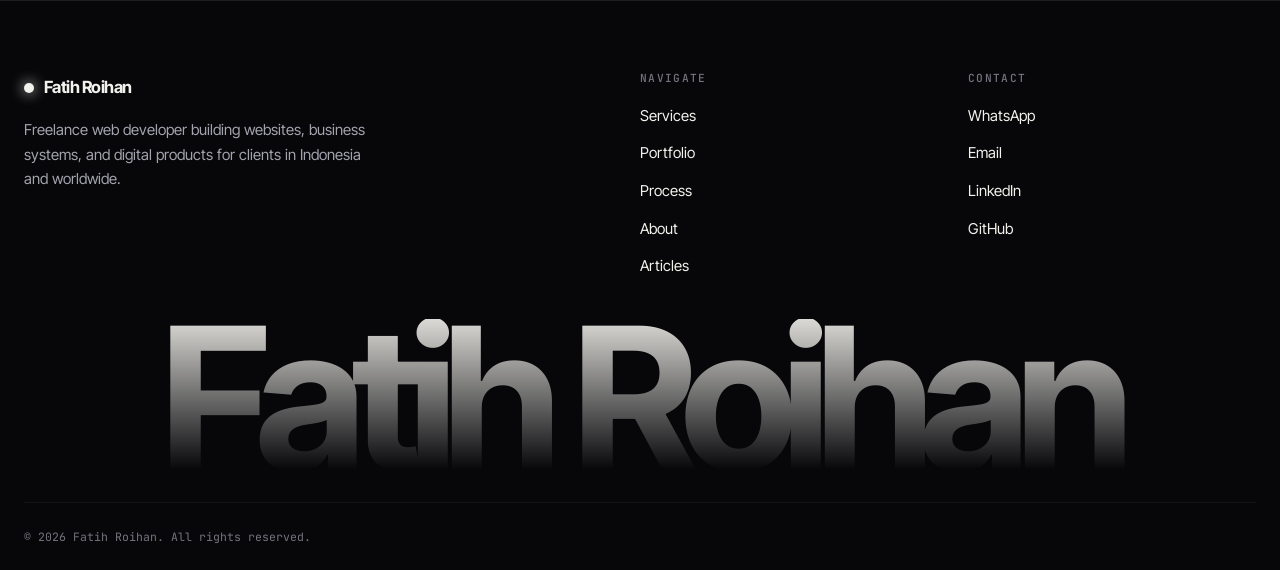
==== commit 973103a2: "feat: monochrome editorial redesign, trust and services expansion, motion and SEO performance Design" ====
--- a/index.html
+++ b/index.html
@@ -7,10 +7,10 @@
 
     <title>Fatih Roihan | Freelance Website Developer for Business</title>
     <meta name="description" data-i18n-attr="content:meta.description"
-        content="Freelance web developer building responsive landing pages, company profile websites, and portfolio sites for businesses and individuals. Chat on WhatsApp.">
+        content="Freelance web developer building fast websites, custom business systems, SaaS MVPs, and automation for businesses, startups, and enterprises. Chat on WhatsApp.">
     <meta name="author" content="Fatih Roihan">
     <meta name="robots" content="index, follow, max-image-preview:large">
-    <meta name="theme-color" content="#F8FAFC">
+    <meta name="theme-color" content="#07070A">
 
     <link rel="canonical" href="https://fatihroihan.site/">
     <link rel="alternate" hreflang="en" href="https://fatihroihan.site/">
@@ -21,7 +21,7 @@
 
     <meta property="og:title" data-i18n-attr="content:og.title" content="Fatih Roihan | Freelance Website Developer">
     <meta property="og:description" data-i18n-attr="content:og.description"
-        content="Landing pages, company profile websites, and portfolio sites built to be clear, responsive, and ready to turn visitors into conversations.">
+        content="Websites, custom business systems, SaaS products, and automation built to be fast, clear, and trusted by local businesses, enterprises, and startups.">
     <meta property="og:image" content="https://fatihroihan.site/assets/images/og-cover.png">
     <meta property="og:image:width" content="1200">
     <meta property="og:image:height" content="630">
@@ -36,8 +36,10 @@
         (function () {
             try {
                 var stored = localStorage.getItem('fr-theme');
-                var theme = stored || (window.matchMedia && window.matchMedia('(prefers-color-scheme: dark)').matches ? 'dark' : 'light');
+                var theme = stored === 'light' ? 'light' : 'dark';
                 document.documentElement.setAttribute('data-theme', theme);
+                document.documentElement.classList.add('js');
+                setTimeout(function () { document.documentElement.classList.add('is-ready'); }, 3500);
             } catch (e) {}
         })();
     </script>
@@ -54,25 +56,217 @@
                 "image": "https://fatihroihan.site/assets/images/fatihroihan.jpg",
                 "jobTitle": "Freelance Website Developer",
                 "description": "Freelance web developer building bespoke web solutions, enterprise internal platforms, and high-performance websites for businesses and founders.",
-                "knowsLanguage": ["id", "en"],
-                "knowsAbout": ["Web Development", "Enterprise Web Systems", "Custom Business Applications", "SaaS Architecture", "High-Converting Landing Pages"],
+                "knowsLanguage": [
+                    "id",
+                    "en"
+                ],
+                "knowsAbout": [
+                    "Web Development",
+                    "Enterprise Web Systems",
+                    "Custom Business Applications",
+                    "SaaS Architecture",
+                    "High-Converting Landing Pages"
+                ],
                 "sameAs": [
                     "https://www.linkedin.com/in/fatih-roihan-909173308",
                     "https://github.com/fatihroihandev"
-                ]
+                ],
+                "hasOfferCatalog": {
+                    "@id": "https://fatihroihan.site/#services"
+                }
             },
             {
                 "@type": "WebSite",
                 "@id": "https://fatihroihan.site/#website",
                 "url": "https://fatihroihan.site/",
                 "name": "Fatih Roihan",
-                "inLanguage": ["en", "id"],
-                "publisher": { "@id": "https://fatihroihan.site/#person" }
+                "inLanguage": [
+                    "en",
+                    "id"
+                ],
+                "publisher": {
+                    "@id": "https://fatihroihan.site/#person"
+                }
+            },
+            {
+                "@type": "OfferCatalog",
+                "@id": "https://fatihroihan.site/#services",
+                "name": "Services",
+                "itemListElement": [
+                    {
+                        "@type": "OfferCatalog",
+                        "name": "Websites",
+                        "description": "Be found, look credible, and turn visitors into conversations.",
+                        "itemListElement": [
+                            {
+                                "@type": "Offer",
+                                "url": "https://fatihroihan.site/#services",
+                                "itemOffered": {
+                                    "@type": "Service",
+                                    "name": "Landing Page",
+                                    "description": "Focused single-page design. Clear content structure and call to action. Responsive on phone, tablet, and desktop. WhatsApp or email contact integration.",
+                                    "audience": {
+                                        "@type": "Audience",
+                                        "audienceType": "Individuals, campaigns, and small businesses with one clear offer."
+                                    },
+                                    "provider": {
+                                        "@id": "https://fatihroihan.site/#person"
+                                    }
+                                }
+                            },
+                            {
+                                "@type": "Offer",
+                                "url": "https://fatihroihan.site/#services",
+                                "itemOffered": {
+                                    "@type": "Service",
+                                    "name": "Business & Company Profile Website",
+                                    "description": "Company profile with services and portfolio sections. Professional, consistent visual design. Responsive layout and basic on-page SEO. Contact section with direct inquiry links.",
+                                    "audience": {
+                                        "@type": "Audience",
+                                        "audienceType": "Businesses that need a credible online presence."
+                                    },
+                                    "provider": {
+                                        "@id": "https://fatihroihan.site/#person"
+                                    }
+                                }
+                            },
+                            {
+                                "@type": "Offer",
+                                "url": "https://fatihroihan.site/#services",
+                                "itemOffered": {
+                                    "@type": "Service",
+                                    "name": "Portfolio & Personal Brand Website",
+                                    "description": "Project showcase with context, not just screenshots. About and services sections that explain your value. Optional bilingual (ID/EN) content. Contact call to action built in.",
+                                    "audience": {
+                                        "@type": "Audience",
+                                        "audienceType": "Professionals, freelancers, and creators who want to be found and trusted."
+                                    },
+                                    "provider": {
+                                        "@id": "https://fatihroihan.site/#person"
+                                    }
+                                }
+                            }
+                        ]
+                    },
+                    {
+                        "@type": "OfferCatalog",
+                        "name": "Systems & Products",
+                        "description": "Replace spreadsheets and manual work with software built around how you operate.",
+                        "itemListElement": [
+                            {
+                                "@type": "Offer",
+                                "url": "https://fatihroihan.site/#services",
+                                "itemOffered": {
+                                    "@type": "Service",
+                                    "name": "Business Systems & Internal Tools",
+                                    "description": "Workflow and multi-level approval systems. Operational dashboards and status tracking. Role-based access and audit-ready logs. Built around your real process, not a template.",
+                                    "audience": {
+                                        "@type": "Audience",
+                                        "audienceType": "Companies running approvals, logs, schedules, or tracking on spreadsheets, paper, or chat groups."
+                                    },
+                                    "provider": {
+                                        "@id": "https://fatihroihan.site/#person"
+                                    }
+                                }
+                            },
+                            {
+                                "@type": "Offer",
+                                "url": "https://fatihroihan.site/#services",
+                                "itemOffered": {
+                                    "@type": "Service",
+                                    "name": "SaaS & MVP Development",
+                                    "description": "MVP scoped to the features that matter first. User accounts, roles, and tiered access. Admin dashboard to manage users and content. Architecture ready to grow after launch.",
+                                    "audience": {
+                                        "@type": "Audience",
+                                        "audienceType": "Founders and startups turning an idea into a working digital product."
+                                    },
+                                    "provider": {
+                                        "@id": "https://fatihroihan.site/#person"
+                                    }
+                                }
+                            },
+                            {
+                                "@type": "Offer",
+                                "url": "https://fatihroihan.site/#services",
+                                "itemOffered": {
+                                    "@type": "Service",
+                                    "name": "Workflow Automation & Integrations",
+                                    "description": "Automated forms, notifications, and reminders. Scheduled reports generated from your data. Connections between the tools you already use. Fewer manual steps and fewer human errors.",
+                                    "audience": {
+                                        "@type": "Audience",
+                                        "audienceType": "Teams losing hours to repetitive data entry, copy-paste, and manual reports."
+                                    },
+                                    "provider": {
+                                        "@id": "https://fatihroihan.site/#person"
+                                    }
+                                }
+                            }
+                        ]
+                    },
+                    {
+                        "@type": "OfferCatalog",
+                        "name": "Growth & Care",
+                        "description": "Keep what you already have fast, findable, and working.",
+                        "itemListElement": [
+                            {
+                                "@type": "Offer",
+                                "url": "https://fatihroihan.site/#services",
+                                "itemOffered": {
+                                    "@type": "Service",
+                                    "name": "Technical SEO & Performance",
+                                    "description": "Speed and Core Web Vitals audit with fixes. Technical SEO: metadata, sitemap, structured data. Image, code, and loading optimization. Clear before-and-after report.",
+                                    "audience": {
+                                        "@type": "Audience",
+                                        "audienceType": "Websites that load slowly or barely show up on Google."
+                                    },
+                                    "provider": {
+                                        "@id": "https://fatihroihan.site/#person"
+                                    }
+                                }
+                            },
+                            {
+                                "@type": "Offer",
+                                "url": "https://fatihroihan.site/#services",
+                                "itemOffered": {
+                                    "@type": "Service",
+                                    "name": "Website Improvement",
+                                    "description": "Fixes for display and layout problems. Responsive layout fixes for phone and tablet. Resolution of layout glitches, interactive bugs, and frontend bottlenecks. Scope and limits confirmed after reviewing your site.",
+                                    "audience": {
+                                        "@type": "Audience",
+                                        "audienceType": "Owners of an existing website that has bugs, looks broken, or does not work well on mobile."
+                                    },
+                                    "provider": {
+                                        "@id": "https://fatihroihan.site/#person"
+                                    }
+                                }
+                            },
+                            {
+                                "@type": "Offer",
+                                "url": "https://fatihroihan.site/#services",
+                                "itemOffered": {
+                                    "@type": "Service",
+                                    "name": "Maintenance & Support",
+                                    "description": "Regular updates, checks, and bug fixes. Content and feature changes on request. Monitoring so problems are caught early. Support terms agreed upfront per project.",
+                                    "audience": {
+                                        "@type": "Audience",
+                                        "audienceType": "Businesses that want their website or system looked after without hiring in-house."
+                                    },
+                                    "provider": {
+                                        "@id": "https://fatihroihan.site/#person"
+                                    }
+                                }
+                            }
+                        ]
+                    }
+                ]
             }
         ]
     }
     </script>
 
+    <link rel="preload" href="assets/fonts/inter-tight-var.woff2" as="font" type="font/woff2" crossorigin>
+    <link rel="preload" href="assets/fonts/instrument-serif-italic.woff2" as="font" type="font/woff2" crossorigin>
+    <link rel="stylesheet" href="assets/css/fonts.css">
     <link rel="stylesheet" href="assets/css/reset.css">
     <link rel="stylesheet" href="assets/css/variables.css">
     <link rel="stylesheet" href="assets/css/style.css">
@@ -123,171 +317,418 @@
 
         <!-- HERO -->
         <section id="hero" class="hero" aria-labelledby="hero-title">
+            <div class="hero__bg" aria-hidden="true">
+                <div class="hero__aurora"><i></i><i></i><i></i></div>
+                <div class="hero__grid"></div>
+                <div class="hero__spot"></div>
+            </div>
+
             <div class="container hero__container">
-                <div class="hero__content">
+                <div class="hero__top" data-intro>
                     <div class="status-pill">
                         <span class="status-dot"></span>
                         <span data-i18n="hero.badge">Available for Select Enterprise &amp; Client Projects</span>
                     </div>
                     <p class="eyebrow" data-i18n="hero.eyebrow">Freelance Website Developer &amp; Digital Solutions Engineer</p>
-                    <h1 id="hero-title" class="hero__title" data-i18n-title="hero.title">High-Performance Websites &amp; <span>Custom Business Systems.</span></h1>
-                    <p class="hero__description" data-i18n="hero.desc">I build responsive, fast, and clear websites, from landing pages to company profiles and portfolio sites, shaped around what your business or personal brand needs to communicate.</p>
-
-                    <div class="hero__actions">
-                        <a href="https://wa.me/628818227834?text=Hi%20Fatih%2C%20I'm%20interested%20in%20your%20freelance%20services%20and%20would%20like%20to%20discuss%20my%20website%20project."
-                            class="button button--primary button--lg" data-contact="whatsapp" data-i18n="hero.cta1"
-                            data-track="whatsapp_click" data-track-location="hero" target="_blank" rel="noopener noreferrer">Discuss Your Project on WhatsApp</a>
-                        <a href="#portfolio" class="button button--secondary button--lg" data-i18n="hero.cta2">View Portfolio</a>
+                </div>
+
+                <h1 id="hero-title" class="hero__title" data-intro data-i18n-title="hero.title">High-Performance Websites &amp; <span>Custom Business Systems.</span></h1>
+
+                <div class="hero__bottom">
+                    <div class="hero__content" data-intro>
+                        <p class="hero__description" data-i18n="hero.desc">I design and build fast websites, custom business systems, SaaS products, and automations for local businesses, enterprises, startups, and international clients, engineered around what your business actually needs.</p>
+
+                        <div class="hero__actions">
+                            <a href="https://wa.me/628818227834?text=Hi%20Fatih%2C%20I'm%20interested%20in%20your%20freelance%20services%20and%20would%20like%20to%20discuss%20my%20website%20project."
+                                class="button button--primary button--lg" data-contact="whatsapp" data-i18n="hero.cta1"
+                                data-track="whatsapp_click" data-track-location="hero" target="_blank" rel="noopener noreferrer">Discuss Your Project on WhatsApp</a>
+                            <a href="#portfolio" class="button button--secondary button--lg" data-i18n="hero.cta2">View Portfolio</a>
+                        </div>
+                        <p class="hero__note" data-i18n="hero.note">No technical brief needed. Just tell me what you need.</p>
                     </div>
-                    <p class="hero__note" data-i18n="hero.note">No technical brief needed. Just tell me what you need.</p>
-
+
+                    <div class="hero__visual" data-intro role="img" aria-label="Illustration of a modern website layout"
+                        data-i18n-attr="aria-label:hero.mock.label">
+                        <div class="browser-mockup">
+                            <div class="browser-mockup__bar">
+                                <div class="browser-mockup__dots"><i></i><i></i><i></i></div>
+                                <div class="browser-mockup__address">
+                                    <svg width="11" height="11" viewBox="0 0 24 24" fill="none" stroke="currentColor" stroke-width="2.5"><rect x="3" y="11" width="18" height="11" rx="2" ry="2"></rect><path d="M7 11V7a5 5 0 0 1 10 0v4"></path></svg>
+                                    <span>fatihroihan.site</span>
+                                </div>
+                                <div class="browser-mockup__status"><span class="status-indicator"></span></div>
+                            </div>
+                            <div class="browser-mockup__canvas">
+                                <div class="canvas-header">
+                                    <span class="canvas-brand"></span>
+                                    <div class="canvas-menu"><span></span><span></span><span></span></div>
+                                </div>
+                                <div class="canvas-hero">
+                                    <span class="canvas-tag"></span>
+                                    <div class="canvas-headline"></div>
+                                    <div class="canvas-subline"></div>
+                                    <div class="canvas-ctas">
+                                        <span class="canvas-cta canvas-cta--primary"></span>
+                                        <span class="canvas-cta canvas-cta--outline"></span>
+                                    </div>
+                                </div>
+                                <div class="canvas-grid">
+                                    <div class="canvas-card">
+                                        <div class="canvas-card__icon"></div>
+                                        <div class="canvas-card__bar"></div>
+                                        <div class="canvas-card__sub"></div>
+                                    </div>
+                                    <div class="canvas-card">
+                                        <div class="canvas-card__icon canvas-card__icon--accent"></div>
+                                        <div class="canvas-card__bar"></div>
+                                        <div class="canvas-card__sub"></div>
+                                    </div>
+                                    <div class="canvas-card">
+                                        <div class="canvas-card__icon"></div>
+                                        <div class="canvas-card__bar"></div>
+                                        <div class="canvas-card__sub"></div>
+                                    </div>
+                                </div>
+                            </div>
+                        </div>
+                    </div>
+                </div>
+
+                <div class="hero__foot" data-intro>
                     <ul class="hero__proof">
                         <li data-i18n="hero.p1">Enterprise-grade digital systems</li>
                         <li data-i18n="hero.p2">High-performance &amp; responsive layouts</li>
                         <li data-i18n="hero.p3">Bilingual Indonesian &amp; English</li>
                     </ul>
-                </div>
-
-                <div class="hero__visual" role="img" aria-label="Illustration of a modern website layout"
-                    data-i18n-attr="aria-label:hero.mock.label">
-                    <div class="browser-mockup">
-                        <div class="browser-mockup__bar">
-                            <div class="browser-mockup__dots"><i></i><i></i><i></i></div>
-                            <div class="browser-mockup__address">
-                                <svg width="11" height="11" viewBox="0 0 24 24" fill="none" stroke="currentColor" stroke-width="2.5"><rect x="3" y="11" width="18" height="11" rx="2" ry="2"></rect><path d="M7 11V7a5 5 0 0 1 10 0v4"></path></svg>
-                                <span>fatihroihan.site</span>
-                            </div>
-                            <div class="browser-mockup__status"><span class="status-indicator"></span></div>
-                        </div>
-                        <div class="browser-mockup__canvas">
-                            <div class="canvas-header">
-                                <span class="canvas-brand"></span>
-                                <div class="canvas-menu"><span></span><span></span><span></span></div>
-                            </div>
-                            <div class="canvas-hero">
-                                <span class="canvas-tag"></span>
-                                <div class="canvas-headline"></div>
-                                <div class="canvas-subline"></div>
-                                <div class="canvas-ctas">
-                                    <span class="canvas-cta canvas-cta--primary"></span>
-                                    <span class="canvas-cta canvas-cta--outline"></span>
-                                </div>
-                            </div>
-                            <div class="canvas-grid">
-                                <div class="canvas-card">
-                                    <div class="canvas-card__icon"></div>
-                                    <div class="canvas-card__bar"></div>
-                                    <div class="canvas-card__sub"></div>
-                                </div>
-                                <div class="canvas-card">
-                                    <div class="canvas-card__icon canvas-card__icon--accent"></div>
-                                    <div class="canvas-card__bar"></div>
-                                    <div class="canvas-card__sub"></div>
-                                </div>
-                                <div class="canvas-card">
-                                    <div class="canvas-card__icon"></div>
-                                    <div class="canvas-card__bar"></div>
-                                    <div class="canvas-card__sub"></div>
-                                </div>
-                            </div>
-                        </div>
+                    <a href="#services" class="hero__scroll" aria-label="Services" data-i18n-attr="aria-label:nav.services"><span></span></a>
+                </div>
+            </div>
+        </section>
+
+        <!-- MARQUEE -->
+        <div class="marquee" aria-hidden="true">
+            <div class="marquee__track">
+                <div class="marquee__group">
+                    <span data-i18n="sv1.title">Landing Page</span><i></i>
+                    <span data-i18n="sv2.title">Business &amp; Company Profile Website</span><i></i>
+                    <span data-i18n="sv3.title">Portfolio &amp; Personal Brand Website</span><i></i>
+                    <span data-i18n="sv4.title">Website Improvement</span><i></i>
+                </div>
+                <div class="marquee__group">
+                    <span data-i18n="sv1.title">Landing Page</span><i></i>
+                    <span data-i18n="sv2.title">Business &amp; Company Profile Website</span><i></i>
+                    <span data-i18n="sv3.title">Portfolio &amp; Personal Brand Website</span><i></i>
+                    <span data-i18n="sv4.title">Website Improvement</span><i></i>
+                </div>
+            </div>
+        </div>
+
+        <!-- TRUST -->
+        <section id="trust" class="section trust" aria-labelledby="trust-title">
+            <div class="container">
+                <header class="section-header">
+                    <p class="eyebrow" data-i18n="trust.eyebrow">Why clients trust me</p>
+                    <h2 id="trust-title" class="section-title" data-i18n-title="trust.title">Proof over promises. <span>Here is what you can count on.</span></h2>
+                </header>
+
+                <dl class="trust__stats">
+                    <div class="trust__stat">
+                        <dt class="trust__num" data-count="9">9</dt>
+                        <dd data-i18n="trust.n1">Systems and websites in this portfolio</dd>
                     </div>
-                </div>
+                    <div class="trust__stat">
+                        <dt class="trust__num" data-count="6">6</dt>
+                        <dd data-i18n="trust.n2">Enterprise internal platforms built</dd>
+                    </div>
+                    <div class="trust__stat">
+                        <dt class="trust__num" data-count="5">5</dt>
+                        <dd data-i18n="trust.n3">Industries: pharma, lab, HR, regulatory, warehouse</dd>
+                    </div>
+                    <div class="trust__stat">
+                        <dt class="trust__num" data-count="1:1">1:1</dt>
+                        <dd data-i18n="trust.n4">Direct with the developer. No middlemen.</dd>
+                    </div>
+                </dl>
+
+                <ul class="commitments">
+                    <li class="commitment">
+                        <span class="commitment__icon"><svg viewBox="0 0 24 24" fill="none" stroke="currentColor" stroke-width="1.6" stroke-linecap="round" stroke-linejoin="round" aria-hidden="true"><path d="M9 11l3 3L22 4"/><path d="M21 12v7a2 2 0 0 1-2 2H5a2 2 0 0 1-2-2V5a2 2 0 0 1 2-2h11"/></svg></span>
+                        <h3 class="commitment__title" data-i18n="tc1.title">Written scope before any work</h3>
+                        <p data-i18n="tc1.desc">Pages, features, timeline, and estimate are agreed in writing first, so you know exactly what you are paying for.</p>
+                    </li>
+                    <li class="commitment">
+                        <span class="commitment__icon"><svg viewBox="0 0 24 24" fill="none" stroke="currentColor" stroke-width="1.6" stroke-linecap="round" stroke-linejoin="round" aria-hidden="true"><path d="M1 12s4-8 11-8 11 8 11 8-4 8-11 8-11-8-11-8z"/><circle cx="12" cy="12" r="3"/></svg></span>
+                        <h3 class="commitment__title" data-i18n="tc2.title">Progress you can see</h3>
+                        <p data-i18n="tc2.desc">Regular previews and updates along the way, not silence until the deadline.</p>
+                    </li>
+                    <li class="commitment">
+                        <span class="commitment__icon"><svg viewBox="0 0 24 24" fill="none" stroke="currentColor" stroke-width="1.6" stroke-linecap="round" stroke-linejoin="round" aria-hidden="true"><circle cx="7.5" cy="15.5" r="5.5"/><path d="M21 2l-9.6 9.6M15.5 7.5l3 3L22 7l-3-3"/></svg></span>
+                        <h3 class="commitment__title" data-i18n="tc3.title">You own everything</h3>
+                        <p data-i18n="tc3.desc">Files, code, and access are handed over at launch, with an explanation of how it all works.</p>
+                    </li>
+                    <li class="commitment">
+                        <span class="commitment__icon"><svg viewBox="0 0 24 24" fill="none" stroke="currentColor" stroke-width="1.6" stroke-linecap="round" stroke-linejoin="round" aria-hidden="true"><rect x="3" y="11" width="18" height="11" rx="2"/><path d="M7 11V7a5 5 0 0 1 10 0v4"/></svg></span>
+                        <h3 class="commitment__title" data-i18n="tc4.title">Confidentiality respected</h3>
+                        <p data-i18n="tc4.desc">Client and enterprise work stays confidential. NDAs are welcome.</p>
+                    </li>
+                    <li class="commitment">
+                        <span class="commitment__icon"><svg viewBox="0 0 24 24" fill="none" stroke="currentColor" stroke-width="1.6" stroke-linecap="round" stroke-linejoin="round" aria-hidden="true"><path d="M21 2v6h-6"/><path d="M3 12a9 9 0 0 1 15-6.7L21 8"/><path d="M3 22v-6h6"/><path d="M21 12a9 9 0 0 1-15 6.7L3 16"/></svg></span>
+                        <h3 class="commitment__title" data-i18n="tc5.title">Revisions within agreed scope</h3>
+                        <p data-i18n="tc5.desc">Revision rounds are defined upfront, so feedback is welcome and expectations stay clear.</p>
+                    </li>
+                    <li class="commitment">
+                        <span class="commitment__icon"><svg viewBox="0 0 24 24" fill="none" stroke="currentColor" stroke-width="1.6" stroke-linecap="round" stroke-linejoin="round" aria-hidden="true"><path d="M21 15a2 2 0 0 1-2 2H7l-4 4V5a2 2 0 0 1 2-2h14a2 2 0 0 1 2 2z"/></svg></span>
+                        <h3 class="commitment__title" data-i18n="tc6.title">Honest advice</h3>
+                        <p data-i18n="tc6.desc">If something will not help your goal, I will tell you, even if it means a smaller project.</p>
+                    </li>
+                </ul>
             </div>
         </section>
 
         <!-- SERVICES -->
-        <section id="services" class="section" aria-labelledby="services-title">
+        <section id="services" class="section section--tint" aria-labelledby="services-title">
             <div class="container">
                 <header class="section-header">
                     <p class="eyebrow" data-i18n="services.eyebrow">Services</p>
-                    <h2 id="services-title" class="section-title" data-i18n-title="services.title">Website services, <span>clearly scoped.</span></h2>
-                    <p class="section-description" data-i18n="services.desc">Four focused services I can deliver as a solo freelancer. Not sure which one fits? Tell me about your goal and we will find the right scope together.</p>
+                    <h2 id="services-title" class="section-title" data-i18n-title="services.title">Everything your business needs online, <span>under one roof.</span></h2>
+                    <p class="section-description" data-i18n="services.desc">Nine services across three areas: websites that win trust, systems that run operations, and ongoing work that keeps everything fast and healthy. Not sure which fits? Tell me your goal and we will scope it together.</p>
                 </header>
 
-                <div class="services">
-                    <article class="service">
-                        <span class="service__num" aria-hidden="true">01</span>
-                        <h3 class="service__title" data-i18n="sv1.title">Landing Page</h3>
-                        <dl class="service__facts">
-                            <div><dt data-i18n="sv.for">Best for</dt><dd data-i18n="sv1.for">Individuals, campaigns, and small businesses with one clear offer.</dd></div>
-                            <div><dt data-i18n="sv.problem">The problem</dt><dd data-i18n="sv1.problem">Visitors do not quickly understand what you offer or how to contact you.</dd></div>
-                        </dl>
-                        <p class="service__label" data-i18n="sv.get">What you get</p>
-                        <ul class="checklist">
-                            <li data-i18n="sv1.l1">Focused single-page design</li>
-                            <li data-i18n="sv1.l2">Clear content structure and call to action</li>
-                            <li data-i18n="sv1.l3">Responsive on phone, tablet, and desktop</li>
-                            <li data-i18n="sv1.l4">WhatsApp or email contact integration</li>
-                        </ul>
-                        <a href="https://wa.me/628818227834?text=Hi%20Fatih%2C%20I'd%20like%20to%20discuss%20a%20landing%20page%20project." class="text-link"
-                            data-contact="whatsapp" data-wa-message="contact.whatsapp.sv1" data-i18n="sv.ask"
-                            data-track="whatsapp_click" data-track-location="service-landing-page" target="_blank" rel="noopener noreferrer">Ask about this service</a>
-                    </article>
-
-                    <article class="service">
-                        <span class="service__num" aria-hidden="true">02</span>
-                        <h3 class="service__title" data-i18n="sv2.title">Business &amp; Company Profile Website</h3>
-                        <dl class="service__facts">
-                            <div><dt data-i18n="sv.for">Best for</dt><dd data-i18n="sv2.for">Businesses that need a credible online presence.</dd></div>
-                            <div><dt data-i18n="sv.problem">The problem</dt><dd data-i18n="sv2.problem">Potential customers look you up online and find nothing, or something that does not feel trustworthy.</dd></div>
-                        </dl>
-                        <p class="service__label" data-i18n="sv.get">What you get</p>
-                        <ul class="checklist">
-                            <li data-i18n="sv2.l1">Company profile with services and portfolio sections</li>
-                            <li data-i18n="sv2.l2">Professional, consistent visual design</li>
-                            <li data-i18n="sv2.l3">Responsive layout and basic on-page SEO</li>
-                            <li data-i18n="sv2.l4">Contact section with direct inquiry links</li>
-                        </ul>
-                        <a href="https://wa.me/628818227834?text=Hi%20Fatih%2C%20I'd%20like%20to%20discuss%20a%20business%20%2F%20company%20profile%20website." class="text-link"
-                            data-contact="whatsapp" data-wa-message="contact.whatsapp.sv2" data-i18n="sv.ask"
-                            data-track="whatsapp_click" data-track-location="service-company-profile" target="_blank" rel="noopener noreferrer">Ask about this service</a>
-                    </article>
-
-                    <article class="service">
-                        <span class="service__num" aria-hidden="true">03</span>
-                        <h3 class="service__title" data-i18n="sv3.title">Portfolio &amp; Personal Brand Website</h3>
-                        <dl class="service__facts">
-                            <div><dt data-i18n="sv.for">Best for</dt><dd data-i18n="sv3.for">Professionals, freelancers, and creators who want to be found and trusted.</dd></div>
-                            <div><dt data-i18n="sv.problem">The problem</dt><dd data-i18n="sv3.problem">Your work is scattered across links and files, so it is hard to show what you can do.</dd></div>
-                        </dl>
-                        <p class="service__label" data-i18n="sv.get">What you get</p>
-                        <ul class="checklist">
-                            <li data-i18n="sv3.l1">Project showcase with context, not just screenshots</li>
-                            <li data-i18n="sv3.l2">About and services sections that explain your value</li>
-                            <li data-i18n="sv3.l3">Optional bilingual (ID/EN) content</li>
-                            <li data-i18n="sv3.l4">Contact call to action built in</li>
-                        </ul>
-                        <a href="https://wa.me/628818227834?text=Hi%20Fatih%2C%20I'd%20like%20to%20discuss%20a%20portfolio%20%2F%20personal%20brand%20website." class="text-link"
-                            data-contact="whatsapp" data-wa-message="contact.whatsapp.sv3" data-i18n="sv.ask"
-                            data-track="whatsapp_click" data-track-location="service-portfolio" target="_blank" rel="noopener noreferrer">Ask about this service</a>
-                    </article>
-
-                    <article class="service">
-                        <span class="service__num" aria-hidden="true">04</span>
-                        <h3 class="service__title" data-i18n="sv4.title">Website Improvement</h3>
-                        <dl class="service__facts">
-                            <div><dt data-i18n="sv.for">Best for</dt><dd data-i18n="sv4.for">Owners of an existing website that has bugs, looks broken, or does not work well on mobile.</dd></div>
-                            <div><dt data-i18n="sv.problem">The problem</dt><dd data-i18n="sv4.problem">The site exists, but something is broken: it looks wrong, does not fit on a phone, or has links and features that do not work.</dd></div>
-                        </dl>
-                        <p class="service__label" data-i18n="sv.get">What you get</p>
-                        <ul class="checklist">
-                            <li data-i18n="sv4.l1">Fixes for display and layout problems</li>
-                            <li data-i18n="sv4.l2">Responsive layout fixes for phone and tablet</li>
-                            <li data-i18n="sv4.l3">Resolution of layout glitches, interactive bugs, and frontend bottlenecks</li>
-                            <li data-i18n="sv4.l4">Scope and limits confirmed after reviewing your site</li>
-                        </ul>
-                        <a href="https://wa.me/628818227834?text=Hi%20Fatih%2C%20I'd%20like%20to%20discuss%20improving%20my%20existing%20website." class="text-link"
-                            data-contact="whatsapp" data-wa-message="contact.whatsapp.sv4" data-i18n="sv.ask"
-                            data-track="whatsapp_click" data-track-location="service-improvement" target="_blank" rel="noopener noreferrer">Ask about this service</a>
-                    </article>
+                <div class="service-groups">
+                    <div class="service-group">
+                        <div class="service-group__head">
+                            <span class="service-group__index" aria-hidden="true">A</span>
+                            <h3 class="service-group__title" data-i18n="sg1.title">Websites</h3>
+                            <p class="service-group__desc" data-i18n="sg1.desc">Be found, look credible, and turn visitors into conversations.</p>
+                        </div>
+                        <div class="services">
+                            <article class="service">
+                                <span class="service__num" aria-hidden="true">01</span>
+                                <h4 class="service__title" data-i18n="sv1.title">Landing Page</h4>
+                                <dl class="service__facts">
+                                    <div><dt data-i18n="sv.for">Best for</dt><dd data-i18n="sv1.for">Individuals, campaigns, and small businesses with one clear offer.</dd></div>
+                                    <div><dt data-i18n="sv.problem">The problem</dt><dd data-i18n="sv1.problem">Visitors do not quickly understand what you offer or how to contact you.</dd></div>
+                                </dl>
+                                <p class="service__label" data-i18n="sv.get">What you get</p>
+                                <ul class="checklist">
+                                    <li data-i18n="sv1.l1">Focused single-page design</li>
+                                    <li data-i18n="sv1.l2">Clear content structure and call to action</li>
+                                    <li data-i18n="sv1.l3">Responsive on phone, tablet, and desktop</li>
+                                    <li data-i18n="sv1.l4">WhatsApp or email contact integration</li>
+                                </ul>
+                                <a href="https://wa.me/628818227834?text=Hi%20Fatih%2C%20I%27d%20like%20to%20discuss%20a%20landing%20page%20project." class="text-link"
+                                    data-contact="whatsapp" data-wa-message="contact.whatsapp.sv1" data-i18n="sv.ask"
+                                    data-track="whatsapp_click" data-track-location="service-landing-page" target="_blank" rel="noopener noreferrer">Ask about this service</a>
+                            </article>
+                            <article class="service">
+                                <span class="service__num" aria-hidden="true">02</span>
+                                <h4 class="service__title" data-i18n="sv2.title">Business &amp; Company Profile Website</h4>
+                                <dl class="service__facts">
+                                    <div><dt data-i18n="sv.for">Best for</dt><dd data-i18n="sv2.for">Businesses that need a credible online presence.</dd></div>
+                                    <div><dt data-i18n="sv.problem">The problem</dt><dd data-i18n="sv2.problem">Potential customers look you up online and find nothing, or something that does not feel trustworthy.</dd></div>
+                                </dl>
+                                <p class="service__label" data-i18n="sv.get">What you get</p>
+                                <ul class="checklist">
+                                    <li data-i18n="sv2.l1">Company profile with services and portfolio sections</li>
+                                    <li data-i18n="sv2.l2">Professional, consistent visual design</li>
+                                    <li data-i18n="sv2.l3">Responsive layout and basic on-page SEO</li>
+                                    <li data-i18n="sv2.l4">Contact section with direct inquiry links</li>
+                                </ul>
+                                <a href="https://wa.me/628818227834?text=Hi%20Fatih%2C%20I%27d%20like%20to%20discuss%20a%20business%20%2F%20company%20profile%20website." class="text-link"
+                                    data-contact="whatsapp" data-wa-message="contact.whatsapp.sv2" data-i18n="sv.ask"
+                                    data-track="whatsapp_click" data-track-location="service-company-profile" target="_blank" rel="noopener noreferrer">Ask about this service</a>
+                            </article>
+                            <article class="service">
+                                <span class="service__num" aria-hidden="true">03</span>
+                                <h4 class="service__title" data-i18n="sv3.title">Portfolio &amp; Personal Brand Website</h4>
+                                <dl class="service__facts">
+                                    <div><dt data-i18n="sv.for">Best for</dt><dd data-i18n="sv3.for">Professionals, freelancers, and creators who want to be found and trusted.</dd></div>
+                                    <div><dt data-i18n="sv.problem">The problem</dt><dd data-i18n="sv3.problem">Your work is scattered across links and files, so it is hard to show what you can do.</dd></div>
+                                </dl>
+                                <p class="service__label" data-i18n="sv.get">What you get</p>
+                                <ul class="checklist">
+                                    <li data-i18n="sv3.l1">Project showcase with context, not just screenshots</li>
+                                    <li data-i18n="sv3.l2">About and services sections that explain your value</li>
+                                    <li data-i18n="sv3.l3">Optional bilingual (ID/EN) content</li>
+                                    <li data-i18n="sv3.l4">Contact call to action built in</li>
+                                </ul>
+                                <a href="https://wa.me/628818227834?text=Hi%20Fatih%2C%20I%27d%20like%20to%20discuss%20a%20portfolio%20%2F%20personal%20brand%20website." class="text-link"
+                                    data-contact="whatsapp" data-wa-message="contact.whatsapp.sv3" data-i18n="sv.ask"
+                                    data-track="whatsapp_click" data-track-location="service-portfolio" target="_blank" rel="noopener noreferrer">Ask about this service</a>
+                            </article>
+                        </div>
+                    </div>
+                    <div class="service-group">
+                        <div class="service-group__head">
+                            <span class="service-group__index" aria-hidden="true">B</span>
+                            <h3 class="service-group__title" data-i18n="sg2.title">Systems &amp; Products</h3>
+                            <p class="service-group__desc" data-i18n="sg2.desc">Replace spreadsheets and manual work with software built around how you operate.</p>
+                        </div>
+                        <div class="services">
+                            <article class="service">
+                                <span class="service__num" aria-hidden="true">04</span>
+                                <h4 class="service__title" data-i18n="sv5.title">Business Systems &amp; Internal Tools</h4>
+                                <dl class="service__facts">
+                                    <div><dt data-i18n="sv.for">Best for</dt><dd data-i18n="sv5.for">Companies running approvals, logs, schedules, or tracking on spreadsheets, paper, or chat groups.</dd></div>
+                                    <div><dt data-i18n="sv.problem">The problem</dt><dd data-i18n="sv5.problem">Data is scattered, approvals get stuck, and nobody has one reliable view of what is happening.</dd></div>
+                                </dl>
+                                <p class="service__label" data-i18n="sv.get">What you get</p>
+                                <ul class="checklist">
+                                    <li data-i18n="sv5.l1">Workflow and multi-level approval systems</li>
+                                    <li data-i18n="sv5.l2">Operational dashboards and status tracking</li>
+                                    <li data-i18n="sv5.l3">Role-based access and audit-ready logs</li>
+                                    <li data-i18n="sv5.l4">Built around your real process, not a template</li>
+                                </ul>
+                                <a href="https://wa.me/628818227834?text=Hi%20Fatih%2C%20I%27d%20like%20to%20discuss%20a%20custom%20business%20system%20or%20internal%20tool." class="text-link"
+                                    data-contact="whatsapp" data-wa-message="contact.whatsapp.systems" data-i18n="sv.ask"
+                                    data-track="whatsapp_click" data-track-location="service-systems" target="_blank" rel="noopener noreferrer">Ask about this service</a>
+                            </article>
+                            <article class="service">
+                                <span class="service__num" aria-hidden="true">05</span>
+                                <h4 class="service__title" data-i18n="sv6.title">SaaS &amp; MVP Development</h4>
+                                <dl class="service__facts">
+                                    <div><dt data-i18n="sv.for">Best for</dt><dd data-i18n="sv6.for">Founders and startups turning an idea into a working digital product.</dd></div>
+                                    <div><dt data-i18n="sv.problem">The problem</dt><dd data-i18n="sv6.problem">The idea is clear in your head, but you need a real product that users can sign up for and use.</dd></div>
+                                </dl>
+                                <p class="service__label" data-i18n="sv.get">What you get</p>
+                                <ul class="checklist">
+                                    <li data-i18n="sv6.l1">MVP scoped to the features that matter first</li>
+                                    <li data-i18n="sv6.l2">User accounts, roles, and tiered access</li>
+                                    <li data-i18n="sv6.l3">Admin dashboard to manage users and content</li>
+                                    <li data-i18n="sv6.l4">Architecture ready to grow after launch</li>
+                                </ul>
+                                <a href="https://wa.me/628818227834?text=Hi%20Fatih%2C%20I%27d%20like%20to%20discuss%20developing%20a%20SaaS%20or%20digital%20product." class="text-link"
+                                    data-contact="whatsapp" data-wa-message="contact.whatsapp.saas" data-i18n="sv.ask"
+                                    data-track="whatsapp_click" data-track-location="service-saas" target="_blank" rel="noopener noreferrer">Ask about this service</a>
+                            </article>
+                            <article class="service">
+                                <span class="service__num" aria-hidden="true">06</span>
+                                <h4 class="service__title" data-i18n="sv7.title">Workflow Automation &amp; Integrations</h4>
+                                <dl class="service__facts">
+                                    <div><dt data-i18n="sv.for">Best for</dt><dd data-i18n="sv7.for">Teams losing hours to repetitive data entry, copy-paste, and manual reports.</dd></div>
+                                    <div><dt data-i18n="sv.problem">The problem</dt><dd data-i18n="sv7.problem">The same data is typed into several places, reports take days, and mistakes slip through.</dd></div>
+                                </dl>
+                                <p class="service__label" data-i18n="sv.get">What you get</p>
+                                <ul class="checklist">
+                                    <li data-i18n="sv7.l1">Automated forms, notifications, and reminders</li>
+                                    <li data-i18n="sv7.l2">Scheduled reports generated from your data</li>
+                                    <li data-i18n="sv7.l3">Connections between the tools you already use</li>
+                                    <li data-i18n="sv7.l4">Fewer manual steps and fewer human errors</li>
+                                </ul>
+                                <a href="https://wa.me/628818227834?text=Hi%20Fatih%2C%20I%27d%20like%20to%20discuss%20automating%20our%20workflow." class="text-link"
+                                    data-contact="whatsapp" data-wa-message="contact.whatsapp.automation" data-i18n="sv.ask"
+                                    data-track="whatsapp_click" data-track-location="service-automation" target="_blank" rel="noopener noreferrer">Ask about this service</a>
+                            </article>
+                        </div>
+                    </div>
+                    <div class="service-group">
+                        <div class="service-group__head">
+                            <span class="service-group__index" aria-hidden="true">C</span>
+                            <h3 class="service-group__title" data-i18n="sg3.title">Growth &amp; Care</h3>
+                            <p class="service-group__desc" data-i18n="sg3.desc">Keep what you already have fast, findable, and working.</p>
+                        </div>
+                        <div class="services">
+                            <article class="service">
+                                <span class="service__num" aria-hidden="true">07</span>
+                                <h4 class="service__title" data-i18n="sv8.title">Technical SEO &amp; Performance</h4>
+                                <dl class="service__facts">
+                                    <div><dt data-i18n="sv.for">Best for</dt><dd data-i18n="sv8.for">Websites that load slowly or barely show up on Google.</dd></div>
+                                    <div><dt data-i18n="sv.problem">The problem</dt><dd data-i18n="sv8.problem">Visitors leave before the page loads, and search engines cannot read your site properly.</dd></div>
+                                </dl>
+                                <p class="service__label" data-i18n="sv.get">What you get</p>
+                                <ul class="checklist">
+                                    <li data-i18n="sv8.l1">Speed and Core Web Vitals audit with fixes</li>
+                                    <li data-i18n="sv8.l2">Technical SEO: metadata, sitemap, structured data</li>
+                                    <li data-i18n="sv8.l3">Image, code, and loading optimization</li>
+                                    <li data-i18n="sv8.l4">Clear before-and-after report</li>
+                                </ul>
+                                <a href="https://wa.me/628818227834?text=Hi%20Fatih%2C%20I%27d%20like%20an%20SEO%20and%20performance%20check%20for%20my%20website." class="text-link"
+                                    data-contact="whatsapp" data-wa-message="contact.whatsapp.seo" data-i18n="sv.ask"
+                                    data-track="whatsapp_click" data-track-location="service-seo" target="_blank" rel="noopener noreferrer">Ask about this service</a>
+                            </article>
+                            <article class="service">
+                                <span class="service__num" aria-hidden="true">08</span>
+                                <h4 class="service__title" data-i18n="sv4.title">Website Improvement</h4>
+                                <dl class="service__facts">
+                                    <div><dt data-i18n="sv.for">Best for</dt><dd data-i18n="sv4.for">Owners of an existing website that has bugs, looks broken, or does not work well on mobile.</dd></div>
+                                    <div><dt data-i18n="sv.problem">The problem</dt><dd data-i18n="sv4.problem">The site exists, but something is broken: it looks wrong, does not fit on a phone, or has links and features that do not work.</dd></div>
+                                </dl>
+                                <p class="service__label" data-i18n="sv.get">What you get</p>
+                                <ul class="checklist">
+                                    <li data-i18n="sv4.l1">Fixes for display and layout problems</li>
+                                    <li data-i18n="sv4.l2">Responsive layout fixes for phone and tablet</li>
+                                    <li data-i18n="sv4.l3">Resolution of layout glitches, interactive bugs, and frontend bottlenecks</li>
+                                    <li data-i18n="sv4.l4">Scope and limits confirmed after reviewing your site</li>
+                                </ul>
+                                <a href="https://wa.me/628818227834?text=Hi%20Fatih%2C%20I%27d%20like%20to%20discuss%20improving%20my%20existing%20website." class="text-link"
+                                    data-contact="whatsapp" data-wa-message="contact.whatsapp.sv4" data-i18n="sv.ask"
+                                    data-track="whatsapp_click" data-track-location="service-improvement" target="_blank" rel="noopener noreferrer">Ask about this service</a>
+                            </article>
+                            <article class="service">
+                                <span class="service__num" aria-hidden="true">09</span>
+                                <h4 class="service__title" data-i18n="sv9.title">Maintenance &amp; Support</h4>
+                                <dl class="service__facts">
+                                    <div><dt data-i18n="sv.for">Best for</dt><dd data-i18n="sv9.for">Businesses that want their website or system looked after without hiring in-house.</dd></div>
+                                    <div><dt data-i18n="sv.problem">The problem</dt><dd data-i18n="sv9.problem">Small issues pile up, content gets outdated, and nobody is responsible when something breaks.</dd></div>
+                                </dl>
+                                <p class="service__label" data-i18n="sv.get">What you get</p>
+                                <ul class="checklist">
+                                    <li data-i18n="sv9.l1">Regular updates, checks, and bug fixes</li>
+                                    <li data-i18n="sv9.l2">Content and feature changes on request</li>
+                                    <li data-i18n="sv9.l3">Monitoring so problems are caught early</li>
+                                    <li data-i18n="sv9.l4">Support terms agreed upfront per project</li>
+                                </ul>
+                                <a href="https://wa.me/628818227834?text=Hi%20Fatih%2C%20I%27d%20like%20to%20discuss%20maintenance%20and%20support%20for%20my%20website%20or%20system." class="text-link"
+                                    data-contact="whatsapp" data-wa-message="contact.whatsapp.maintenance" data-i18n="sv.ask"
+                                    data-track="whatsapp_click" data-track-location="service-maintenance" target="_blank" rel="noopener noreferrer">Ask about this service</a>
+                            </article>
+                        </div>
+                    </div>
                 </div>
 
                 <div class="services__more">
-                    <span data-i18n="services.more">Also available: custom business systems and internal enterprise tools, such as workflow engines, approval systems, telemetry, and tracking applications.</span>
-                    <a href="https://wa.me/628818227834?text=Hi%20Fatih%2C%20I'd%20like%20to%20discuss%20a%20custom%20business%20system%20or%20internal%20tool." class="button button--secondary"
-                        data-contact="whatsapp" data-wa-message="contact.whatsapp.systems" data-i18n="services.more.cta"
-                        data-track="whatsapp_click" data-track-location="service-systems" target="_blank" rel="noopener noreferrer">Ask about custom systems</a>
+                    <span data-i18n="services.more">Need something that is not listed here? Describe the problem, and I will tell you honestly whether I am the right fit.</span>
+                    <a href="https://wa.me/628818227834?text=Hi%20Fatih%2C%20I%27m%20interested%20in%20your%20freelance%20services%20and%20would%20like%20to%20discuss%20my%20website%20project." class="button button--secondary"
+                        data-contact="whatsapp" data-i18n="services.more.cta"
+                        data-track="whatsapp_click" data-track-location="service-other" target="_blank" rel="noopener noreferrer">Describe your project</a>
+                </div>
+            </div>
+        </section>
+
+        <!-- AUDIENCE -->
+        <section id="clients" class="section" aria-labelledby="clients-title">
+            <div class="container">
+                <header class="section-header">
+                    <p class="eyebrow" data-i18n="aud.eyebrow">Who I work with</p>
+                    <h2 id="clients-title" class="section-title" data-i18n-title="aud.title">From local shops <span>to enterprise operations.</span></h2>
+                    <p class="section-description" data-i18n="aud.desc">The approach stays the same: understand the real problem first, then build only what moves it forward.</p>
+                </header>
+
+                <div class="audiences">
+                    <article class="audience">
+                        <span class="audience__index" aria-hidden="true">01/04</span>
+                        <h3 class="audience__title" data-i18n="aud1.title">Small &amp; local businesses</h3>
+                        <p class="audience__desc" data-i18n="aud1.desc">A professional website that makes customers trust you and contact you on WhatsApp, without enterprise budgets or jargon.</p>
+                        <ul class="audience__tags"><li data-i18n="sv1.title">Landing Page</li><li data-i18n="sv2.title">Business &amp; Company Profile Website</li><li data-i18n="sv8.title">Technical SEO &amp; Performance</li></ul>
+                    </article>
+                    <article class="audience">
+                        <span class="audience__index" aria-hidden="true">02/04</span>
+                        <h3 class="audience__title" data-i18n="aud2.title">Companies &amp; enterprises</h3>
+                        <p class="audience__desc" data-i18n="aud2.desc">Internal systems for approvals, compliance, and operations, built by someone who has shipped them for pharmaceutical, laboratory, HR, and warehouse teams.</p>
+                        <ul class="audience__tags"><li data-i18n="sv5.title">Business Systems &amp; Internal Tools</li><li data-i18n="sv7.title">Workflow Automation &amp; Integrations</li><li data-i18n="sv9.title">Maintenance &amp; Support</li></ul>
+                    </article>
+                    <article class="audience">
+                        <span class="audience__index" aria-hidden="true">03/04</span>
+                        <h3 class="audience__title" data-i18n="aud3.title">Startups &amp; founders</h3>
+                        <p class="audience__desc" data-i18n="aud3.desc">An MVP or SaaS product scoped tightly so you can launch, learn, and grow, from a developer who is also a founder.</p>
+                        <ul class="audience__tags"><li data-i18n="sv6.title">SaaS &amp; MVP Development</li><li data-i18n="sv1.title">Landing Page</li><li data-i18n="sv8.title">Technical SEO &amp; Performance</li></ul>
+                    </article>
+                    <article class="audience">
+                        <span class="audience__index" aria-hidden="true">04/04</span>
+                        <h3 class="audience__title" data-i18n="aud4.title">International clients</h3>
+                        <p class="audience__desc" data-i18n="aud4.desc">Remote collaboration in English, clear written updates, and async-friendly communication across time zones.</p>
+                        <ul class="audience__tags"><li data-i18n="sv2.title">Business &amp; Company Profile Website</li><li data-i18n="sv6.title">SaaS &amp; MVP Development</li><li data-i18n="sv5.title">Business Systems &amp; Internal Tools</li></ul>
+                    </article>
                 </div>
             </div>
         </section>
@@ -552,8 +993,12 @@
         <section id="about" class="section section--tint" aria-labelledby="about-title">
             <div class="container about">
                 <figure class="about__figure">
-                    <img src="assets/images/fatihroihan.jpg" width="900" height="900" loading="lazy" decoding="async"
-                        alt="Portrait of Fatih Roihan, freelance website developer" data-i18n-attr="alt:about.alt" class="about__image">
+                    <picture>
+                        <source type="image/avif" srcset="assets/images/fatihroihan-480.avif 480w, assets/images/fatihroihan-900.avif 900w" sizes="(max-width: 980px) min(440px, 100vw - 2.5rem), 520px">
+                        <source type="image/webp" srcset="assets/images/fatihroihan-480.webp 480w, assets/images/fatihroihan-900.webp 900w" sizes="(max-width: 980px) min(440px, 100vw - 2.5rem), 520px">
+                        <img src="assets/images/fatihroihan.jpg" width="900" height="900" loading="lazy" decoding="async"
+                            alt="Portrait of Fatih Roihan, freelance website developer" data-i18n-attr="alt:about.alt" class="about__image">
+                    </picture>
                     <figcaption><strong>Fatih Roihan</strong><span data-i18n="about.caption">Freelance Website Developer</span></figcaption>
                 </figure>
 
@@ -574,70 +1019,6 @@
                         class="button button--primary" data-contact="whatsapp" data-i18n="about.cta"
                         data-track="whatsapp_click" data-track-location="about" target="_blank" rel="noopener noreferrer">Start a Conversation</a>
                 </div>
-            </div>
-        </section>
-
-        <!-- ARTICLES -->
-        <section id="articles" class="section" aria-labelledby="articles-title">
-            <div class="container">
-                <div class="section-header-row">
-                    <header class="section-header">
-                        <p class="eyebrow" data-i18n="articles.eyebrow">Articles &amp; Insights</p>
-                        <h2 id="articles-title" class="section-title" data-i18n-title="articles.title">Practical notes on <span>web &amp; systems engineering.</span></h2>
-                        <p class="section-description" data-i18n="articles.desc">Articles on high-converting websites, custom business systems, and technical SEO.</p>
-                    </header>
-                    <div class="section-header-row__action">
-                        <a href="articles/" class="button button--secondary" data-i18n="articles.viewAll" data-i18n-href-en="articles/" data-i18n-href-id="id/articles/">View All Articles</a>
-                    </div>
-                </div>
-
-                <!-- ARTICLES_LATEST_START -->
-                <div class="articles-grid">
-                    <article class="article-card" data-category="enterprise-systems">
-                        <a href="articles/spreadsheets-to-custom-enterprise-web-systems/" class="article-card__media" data-i18n-href-en="articles/spreadsheets-to-custom-enterprise-web-systems/" data-i18n-href-id="id/articles/spreadsheets-to-custom-enterprise-web-systems/">
-                            <img src="https://images.unsplash.com/photo-1504868584819-f8e8b4b6d7e3?auto=format&amp;fit=crop&amp;w=1200&amp;q=80" width="1200" height="630" loading="lazy" decoding="async"
-                                alt="Operational data dashboard and structured workflow interface on desktop monitor" data-i18n-alt-en="Operational data dashboard and structured workflow interface on desktop monitor" data-i18n-alt-id="Dashboard data operasional dan antarmuka alur kerja terstruktur di layar monitor" class="article-card__img">
-                        </a>
-                        <div class="article-card__body">
-                            <div class="article-card__meta">
-                                <span class="project__kind" data-i18n-inline-en="Enterprise Systems" data-i18n-inline-id="Sistem Enterprise">Enterprise Systems</span>
-                                <time datetime="2026-11-18" data-i18n-inline-en="Nov 18, 2026" data-i18n-inline-id="18 Nov 2026">Nov 18, 2026</time>
-                                <span>·</span>
-                                <span data-i18n-inline-en="6 min read" data-i18n-inline-id="6 menit baca">6 min read</span>
-                            </div>
-                            <h3 class="article-card__title">
-                                <a href="articles/spreadsheets-to-custom-enterprise-web-systems/" data-i18n-href-en="articles/spreadsheets-to-custom-enterprise-web-systems/" data-i18n-href-id="id/articles/spreadsheets-to-custom-enterprise-web-systems/" data-i18n-inline-en="When to Replace Spreadsheets with Custom Web Systems" data-i18n-inline-id="Kapan Harus Beralih dari Spreadsheet ke Sistem Web">When to Replace Spreadsheets with Custom Web Systems</a>
-                            </h3>
-                            <p class="article-card__excerpt" data-i18n-inline-en="Spreadsheets are great for starting out, but as multi-step approvals, audit trails, and shift handovers grow, custom internal web systems become essential." data-i18n-inline-id="Spreadsheet sangat membantu di awal, namun saat persetujuan berjenjang, audit trail, dan operasional 24/7 berkembang, sistem web kustom menjadi keharusan.">Spreadsheets are great for starting out, but as multi-step approvals, audit trails, and shift handovers grow, custom internal web systems become essential.</p>
-                            <div class="article-card__footer">
-                                <a href="articles/spreadsheets-to-custom-enterprise-web-systems/" class="text-link" data-i18n="articles.readMore" data-i18n-href-en="articles/spreadsheets-to-custom-enterprise-web-systems/" data-i18n-href-id="id/articles/spreadsheets-to-custom-enterprise-web-systems/">Read Article</a>
-                            </div>
-                        </div>
-                    </article>
-
-                    <article class="article-card" data-category="web-strategy">
-                        <a href="articles/high-converting-landing-page-architecture/" class="article-card__media" data-i18n-href-en="articles/high-converting-landing-page-architecture/" data-i18n-href-id="id/articles/high-converting-landing-page-architecture/">
-                            <img src="https://images.unsplash.com/photo-1460925895917-afdab827c52f?auto=format&amp;fit=crop&amp;w=1200&amp;q=80" width="1200" height="630" loading="lazy" decoding="async"
-                                alt="Analytics dashboard and wireframe layout on a modern laptop screen" data-i18n-alt-en="Analytics dashboard and wireframe layout on a modern laptop screen" data-i18n-alt-id="Dashboard analitik dan tata letak wireframe di layar laptop modern" class="article-card__img">
-                        </a>
-                        <div class="article-card__body">
-                            <div class="article-card__meta">
-                                <span class="project__kind" data-i18n-inline-en="Web Strategy" data-i18n-inline-id="Strategi Web">Web Strategy</span>
-                                <time datetime="2026-11-15" data-i18n-inline-en="Nov 15, 2026" data-i18n-inline-id="15 Nov 2026">Nov 15, 2026</time>
-                                <span>·</span>
-                                <span data-i18n-inline-en="5 min read" data-i18n-inline-id="5 menit baca">5 min read</span>
-                            </div>
-                            <h3 class="article-card__title">
-                                <a href="articles/high-converting-landing-page-architecture/" data-i18n-href-en="articles/high-converting-landing-page-architecture/" data-i18n-href-id="id/articles/high-converting-landing-page-architecture/" data-i18n-inline-en="Why Fast, Focused Landing Pages Convert Better" data-i18n-inline-id="Mengapa Landing Page Cepat Meningkatkan Konversi">Why Fast, Focused Landing Pages Convert Better</a>
-                            </h3>
-                            <p class="article-card__excerpt" data-i18n-inline-en="Most business websites lose potential clients in the first five seconds because of slow load times and vague messaging. Here is how focused architecture fixes that." data-i18n-inline-id="Banyak website bisnis kehilangan calon pelanggan di 5 detik pertama karena loading lambat dan pesan yang bertele-tele. Ini cara mengatasinya.">Most business websites lose potential clients in the first five seconds because of slow load times and vague messaging. Here is how focused architecture fixes that.</p>
-                            <div class="article-card__footer">
-                                <a href="articles/high-converting-landing-page-architecture/" class="text-link" data-i18n="articles.readMore" data-i18n-href-en="articles/high-converting-landing-page-architecture/" data-i18n-href-id="id/articles/high-converting-landing-page-architecture/">Read Article</a>
-                            </div>
-                        </div>
-                    </article>
-                </div>
-                <!-- ARTICLES_LATEST_END -->
             </div>
         </section>
 
@@ -656,7 +1037,7 @@
 
                 <div class="faq__list">
                     <details class="faq__item"><summary data-i18n="q1">I'm not sure what kind of website I need. Can you help?</summary><p data-i18n="a1">Yes. You do not need a technical specification. Tell me about your business or brand and what you want visitors to do, and we can decide together whether a landing page, company profile, or portfolio site fits best.</p></details>
-                    <details class="faq__item"><summary data-i18n="q2">What kinds of websites do you build?</summary><p data-i18n="a2">Landing pages, business and company profile websites, and portfolio or personal brand websites. I can also improve an existing website, and I build custom web systems and internal tools.</p></details>
+                    <details class="faq__item"><summary data-i18n="q2">What kinds of projects do you take on?</summary><p data-i18n="a2">Websites (landing pages, company profiles, portfolios), custom business systems and internal tools, SaaS and MVP products, workflow automation, technical SEO and performance work, and ongoing maintenance. I also fix and improve existing websites.</p></details>
                     <details class="faq__item"><summary data-i18n="q3">How long does a project take?</summary><p data-i18n="a3">It depends on the number of pages, features, and how ready your content is. Once the scope is clear, I give you a realistic timeline before we start.</p></details>
                     <details class="faq__item"><summary data-i18n="q4">How much does a website cost?</summary><p data-i18n="a4">I do not list fixed prices because projects differ in pages, features, and content. Share your needs on WhatsApp and I will send an estimate based on the scope.</p></details>
                     <details class="faq__item"><summary data-i18n="q5">Can you improve or redesign my existing website?</summary><p data-i18n="a5">Yes, for display issues, responsiveness flaws, broken interactions, and performance bottlenecks. I conduct an initial technical assessment first, then clarify the scope of fixes and recommend optimal enhancements.</p></details>
@@ -667,6 +1048,13 @@
 
         <!-- CONTACT -->
         <section id="contact" class="contact" aria-labelledby="contact-title">
+            <div class="contact__glow" aria-hidden="true"></div>
+            <div class="contact__marquee" aria-hidden="true">
+                <div class="contact__marquee-track">
+                    <span data-i18n="final.eyebrow">Let's talk</span><i></i><span data-i18n="final.eyebrow">Let's talk</span><i></i>
+                    <span data-i18n="final.eyebrow">Let's talk</span><i></i><span data-i18n="final.eyebrow">Let's talk</span><i></i>
+                </div>
+            </div>
             <div class="container contact__inner">
                 <p class="eyebrow eyebrow--light" data-i18n="final.eyebrow">Let's talk</p>
                 <h2 id="contact-title" class="contact__title" data-i18n-title="final.title">Ready to build <span>your website?</span></h2>
@@ -687,7 +1075,7 @@
         <div class="container site-footer__inner">
             <div class="site-footer__brand">
                 <a href="#hero" class="navbar__logo">Fatih Roihan</a>
-                <p data-i18n="footer.desc">Freelance website developer helping businesses and individuals get a professional online presence.</p>
+                <p data-i18n="footer.desc">Freelance web developer building websites, business systems, and digital products for clients in Indonesia and worldwide.</p>
             </div>
 
             <nav class="site-footer__col" aria-label="Navigate" data-i18n-attr="aria-label:footer.nav">
@@ -712,6 +1100,7 @@
                 </ul>
             </div>
         </div>
+        <div class="container site-footer__wordmark" aria-hidden="true">Fatih Roihan</div>
         <div class="container site-footer__bottom">
             <p>&copy; <span id="current-year">2026</span> Fatih Roihan. <span data-i18n="footer.rights">All rights reserved.</span></p>
         </div>
--- a/assets/css/fonts.css
+++ b/assets/css/fonts.css
@@ -0,0 +1,45 @@
+/* =========================================
+   FONTS (self-hosted, latin subset, SIL Open Font License; see assets/fonts/OFL-*.txt)
+   Served from this domain so the first render does not wait on a third-party stylesheet.
+   The two faces visible in the hero are preloaded in each page's <head>.
+========================================= */
+
+@font-face {
+    font-family: "Inter Tight";
+    font-style: normal;
+    font-weight: 400 800;
+    font-display: swap;
+    src: url("../fonts/inter-tight-var.woff2") format("woff2");
+}
+
+@font-face {
+    font-family: "Inter Tight";
+    font-style: italic;
+    font-weight: 400;
+    font-display: swap;
+    src: url("../fonts/inter-tight-italic.woff2") format("woff2");
+}
+
+@font-face {
+    font-family: "Instrument Serif";
+    font-style: normal;
+    font-weight: 400;
+    font-display: swap;
+    src: url("../fonts/instrument-serif.woff2") format("woff2");
+}
+
+@font-face {
+    font-family: "Instrument Serif";
+    font-style: italic;
+    font-weight: 400;
+    font-display: swap;
+    src: url("../fonts/instrument-serif-italic.woff2") format("woff2");
+}
+
+@font-face {
+    font-family: "JetBrains Mono";
+    font-style: normal;
+    font-weight: 400 500;
+    font-display: swap;
+    src: url("../fonts/jetbrains-mono-var.woff2") format("woff2");
+}
--- a/assets/css/variables.css
+++ b/assets/css/variables.css
@@ -1,136 +1,129 @@
 /* =========================================
-   DESIGN TOKENS - $1,000+ EXECUTIVE SUITE
+   DESIGN TOKENS: MONOCHROME EDITORIAL
+   Dark-first, editorial type, ivory on obsidian.
 ========================================= */
 
-@import url('https://fonts.googleapis.com/css2?family=Plus+Jakarta+Sans:wght@400;500;600;700;800&family=Space+Grotesk:wght@500;600;700&display=swap');
 
 :root {
-    /* Color Palette - Premium Executive Light */
-    --color-background: #F8FAFC;
-    --color-surface: #FFFFFF;
-    --color-surface-hover: #F1F5F9;
-    --color-tint: #F1F5F9;
-    --color-border: #E2E8F0;
-    --color-border-subtle: #EDF2F7;
-    --color-border-glow: rgba(37, 99, 235, 0.18);
-    --color-text-primary: #0F172A;
-    --color-text-secondary: #475569;
-    --color-text-muted: #64748B;
-    
-    --color-accent: #2563EB;
-    --color-accent-hover: #1D4ED8;
-    --color-accent-soft: #EFF6FF;
-    --color-accent-glow: rgba(37, 99, 235, 0.12);
-    --color-accent-gradient: linear-gradient(135deg, #2563EB 0%, #3B82F6 100%);
-    
-    --color-ink: #0F172A;
-    --color-on-ink: #F8FAFC;
-    --color-on-ink-muted: #94A3B8;
-    --color-focus: #2563EB;
+    /* Light theme: warm paper + ink */
+    --color-background: #F2F1EC;
+    --color-surface: #FBFAF7;
+    --color-surface-hover: #FFFFFF;
+    --color-tint: #E9E7E0;
+    --color-border: rgba(12, 12, 16, 0.12);
+    --color-border-subtle: rgba(12, 12, 16, 0.07);
+    --color-border-strong: rgba(12, 12, 16, 0.28);
+    --color-text-primary: #0C0C10;
+    --color-text-secondary: #46464F;
+    --color-text-muted: #6E6E78;
 
-    /* Category & Status Badges */
-    --color-badge-enterprise-bg: #EFF6FF;
-    --color-badge-enterprise-text: #1D4ED8;
-    --color-badge-enterprise-border: #BFDBFE;
+    --color-accent: #0C0C10;          /* fills: buttons, dots, bars */
+    --color-accent-hover: #26262D;
+    --color-on-accent: #F2F1EC;
+    --color-highlight: #0C0C10;       /* accent used as text color */
+    --color-accent-soft: rgba(12, 12, 16, 0.05);
+    --color-accent-glow: rgba(12, 12, 16, 0.10);
 
-    --color-badge-client-bg: #F0FDF4;
-    --color-badge-client-text: #15803D;
-    --color-badge-client-border: #BBF7D0;
+    --color-glow-1: rgba(255, 255, 255, 0.9);
+    --color-glow-2: rgba(150, 148, 140, 0.30);
+    --color-glow-3: rgba(190, 186, 176, 0.35);
 
-    --color-badge-saas-bg: #FAF5FF;
-    --color-badge-saas-text: #7E22CE;
-    --color-badge-saas-border: #E9D5FF;
+    --color-ink: #0C0C10;
+    --color-on-ink: #F2F1EC;
+    --color-on-ink-muted: #9C9CA6;
+    --color-focus: #0C0C10;
 
-    --color-badge-muted-bg: #F1F5F9;
-    --color-badge-muted-text: #475569;
-    --color-badge-muted-border: #E2E8F0;
+    --color-badge-enterprise-text: #0C0C10;
+    --color-badge-client-text: #46464F;
+    --color-badge-saas-text: #6E6E78;
+    --color-badge-muted-text: #8A8A93;
+    --color-badge-enterprise-bg: rgba(12, 12, 16, 0.04);
+    --color-badge-enterprise-border: rgba(12, 12, 16, 0.2);
 
-    --color-grid-dot: rgba(15, 23, 42, 0.05);
+    --color-grid-line: rgba(12, 12, 16, 0.05);
+    --noise-opacity: 0.05;
 
-    /* Card Shadows & Elevation */
-    --shadow-sm: 0 1px 3px 0 rgba(0, 0, 0, 0.05), 0 1px 2px -1px rgba(0, 0, 0, 0.05);
-    --shadow-md: 0 4px 6px -1px rgba(0, 0, 0, 0.06), 0 2px 4px -2px rgba(0, 0, 0, 0.04);
-    --shadow-lg: 0 10px 25px -5px rgba(15, 23, 42, 0.08), 0 8px 10px -6px rgba(15, 23, 42, 0.04);
-    --shadow-premium: 0 20px 35px -10px rgba(15, 23, 42, 0.09), 0 1px 3px rgba(0, 0, 0, 0.04);
-    --glass-bg: rgba(255, 255, 255, 0.85);
-    --glass-border: rgba(226, 232, 240, 0.8);
+    --shadow-sm: 0 1px 2px rgba(12, 12, 16, 0.06);
+    --shadow-lg: 0 30px 60px -20px rgba(12, 12, 16, 0.25);
+    --glass-bg: rgba(242, 241, 236, 0.72);
 
     /* Typography */
-    --font-sans: "Plus Jakarta Sans", system-ui, -apple-system, BlinkMacSystemFont, "Segoe UI", Roboto, sans-serif;
-    --font-display: "Space Grotesk", "Plus Jakarta Sans", system-ui, -apple-system, sans-serif;
-    --text-xs: 0.8125rem;
+    --font-sans: "Inter Tight", system-ui, -apple-system, BlinkMacSystemFont, "Segoe UI", Roboto, sans-serif;
+    --font-display: "Inter Tight", system-ui, -apple-system, sans-serif;
+    --font-serif: "Instrument Serif", "Times New Roman", Georgia, serif;
+    --font-mono: "JetBrains Mono", ui-monospace, SFMono-Regular, Menlo, Consolas, monospace;
+
+    --text-xs: 0.78rem;
     --text-sm: 0.9375rem;
     --text-base: 1.0625rem;
-    --text-lg: 1.1875rem;
-    --text-xl: 1.35rem;
+    --text-lg: 1.25rem;
+    --text-xl: 1.5rem;
+    --text-display: clamp(2.6rem, 6.4vw, 6.6rem);
+    --text-section: clamp(2.2rem, 5vw, 4.6rem);
 
-    /* Space & Shape */
+    /* Space & shape */
     --space-1: 0.5rem;
     --space-2: 1rem;
     --space-3: 1.5rem;
     --space-4: 2.5rem;
     --space-5: 4.5rem;
-    --space-6: 6.5rem;
+    --space-6: clamp(5rem, 11vw, 9.5rem);
     --radius-xs: 6px;
-    --radius-sm: 10px;
-    --radius-md: 16px;
-    --radius-lg: 24px;
+    --radius-sm: 12px;
+    --radius-md: 20px;
+    --radius-lg: 32px;
     --radius-full: 9999px;
-    --container: 1140px;
-    --header-height: 72px;
+    --container: 1320px;
+    --header-height: 76px;
+
+    /* Motion */
+    --ease-out: cubic-bezier(0.16, 1, 0.3, 1);
+    --ease-in-out: cubic-bezier(0.76, 0, 0.24, 1);
+    --dur-fast: 0.25s;
+    --dur: 0.6s;
+    --dur-slow: 1.1s;
 }
 
-/* =========================================
-   DARK THEME - LUXURY OBSIDIAN / CHARCOAL
-========================================= */
+/* Dark theme: obsidian + ivory (default) */
+[data-theme="dark"] {
+    --color-background: #07070A;
+    --color-surface: #0F0F14;
+    --color-surface-hover: #15151C;
+    --color-tint: #0B0B0F;
+    --color-border: rgba(255, 255, 255, 0.09);
+    --color-border-subtle: rgba(255, 255, 255, 0.05);
+    --color-border-strong: rgba(255, 255, 255, 0.22);
+    --color-text-primary: #F2F1EC;
+    --color-text-secondary: #A3A3AE;
+    --color-text-muted: #74747F;
 
-[data-theme="dark"] {
-    --color-background: #090D16;
-    --color-surface: #111827;
-    --color-surface-hover: #162032;
-    --color-tint: #0D1424;
-    --color-border: #1E293B;
-    --color-border-subtle: #192237;
-    --color-border-glow: rgba(59, 130, 246, 0.3);
-    --color-text-primary: #F8FAFC;
-    --color-text-secondary: #94A3B8;
-    --color-text-muted: #64748B;
+    --color-accent: #F2F1EC;
+    --color-accent-hover: #FFFFFF;
+    --color-on-accent: #07070A;
+    --color-highlight: #F2F1EC;
+    --color-accent-soft: rgba(255, 255, 255, 0.05);
+    --color-accent-glow: rgba(242, 241, 236, 0.14);
 
-    --color-accent: #3B82F6;
-    --color-accent-hover: #60A5FA;
-    --color-accent-soft: rgba(59, 130, 246, 0.12);
-    --color-accent-glow: rgba(59, 130, 246, 0.2);
-    --color-accent-gradient: linear-gradient(135deg, #3B82F6 0%, #60A5FA 100%);
+    --color-glow-1: rgba(255, 255, 255, 0.13);
+    --color-glow-2: rgba(170, 170, 185, 0.20);
+    --color-glow-3: rgba(255, 255, 255, 0.07);
 
-    --color-ink: #050811;
-    --color-on-ink: #F1F5F9;
-    --color-on-ink-muted: #94A3B8;
-    --color-focus: #3B82F6;
+    --color-ink: #F2F1EC;
+    --color-on-ink: #07070A;
+    --color-on-ink-muted: #4A4A55;
+    --color-focus: #F2F1EC;
 
-    /* Badges in Dark */
-    --color-badge-enterprise-bg: rgba(59, 130, 246, 0.12);
-    --color-badge-enterprise-text: #93C5FD;
-    --color-badge-enterprise-border: rgba(59, 130, 246, 0.3);
+    --color-badge-enterprise-text: #F2F1EC;
+    --color-badge-client-text: #C4C4CC;
+    --color-badge-saas-text: #9A9AA5;
+    --color-badge-muted-text: #74747F;
+    --color-badge-enterprise-bg: rgba(255, 255, 255, 0.04);
+    --color-badge-enterprise-border: rgba(255, 255, 255, 0.18);
 
-    --color-badge-client-bg: rgba(34, 197, 94, 0.12);
-    --color-badge-client-text: #86EFAC;
-    --color-badge-client-border: rgba(34, 197, 94, 0.3);
+    --color-grid-line: rgba(255, 255, 255, 0.04);
+    --noise-opacity: 0.07;
 
-    --color-badge-saas-bg: rgba(168, 85, 247, 0.12);
-    --color-badge-saas-text: #D8B4FE;
-    --color-badge-saas-border: rgba(168, 85, 247, 0.3);
-
-    --color-badge-muted-bg: rgba(148, 163, 184, 0.1);
-    --color-badge-muted-text: #CBD5E1;
-    --color-badge-muted-border: rgba(148, 163, 184, 0.2);
-
-    --color-grid-dot: rgba(255, 255, 255, 0.05);
-
-    /* Shadows & Glass in Dark */
-    --shadow-sm: 0 1px 3px 0 rgba(0, 0, 0, 0.3);
-    --shadow-md: 0 4px 10px -1px rgba(0, 0, 0, 0.4);
-    --shadow-lg: 0 12px 30px -5px rgba(0, 0, 0, 0.6);
-    --shadow-premium: 0 20px 40px -10px rgba(0, 0, 0, 0.7), 0 0 1px 1px rgba(255, 255, 255, 0.05);
-    --glass-bg: rgba(17, 24, 39, 0.85);
-    --glass-border: rgba(30, 41, 59, 0.8);
+    --shadow-sm: 0 1px 2px rgba(0, 0, 0, 0.4);
+    --shadow-lg: 0 40px 80px -20px rgba(0, 0, 0, 0.8);
+    --glass-bg: rgba(7, 7, 10, 0.6);
 }
--- a/assets/css/style.css
+++ b/assets/css/style.css
@@ -1,33 +1,53 @@
 /* =========================================
-   BASE & RESET STYLES
+   BASE
 ========================================= */
 
 html {
     scroll-padding-top: calc(var(--header-height) + 20px);
     scroll-behavior: smooth;
-    color-scheme: light dark;
+    color-scheme: dark light;
+    overflow-x: clip;
 }
 
 body {
     background-color: var(--color-background);
-    background-image: radial-gradient(var(--color-grid-dot) 1px, transparent 1px);
-    background-size: 28px 28px;
     color: var(--color-text-secondary);
     font-family: var(--font-sans);
     font-size: var(--text-base);
     line-height: 1.65;
     -webkit-font-smoothing: antialiased;
     -moz-osx-font-smoothing: grayscale;
-    transition: background-color 0.25s ease, color 0.25s ease;
-    overflow-x: hidden;
+    transition: background-color 0.4s ease, color 0.4s ease;
+    overflow-x: clip;
+    counter-reset: section;
+    font-feature-settings: "ss01", "cv11";
+}
+
+html.has-smooth-scroll { scroll-behavior: auto; }
+
+/* Film grain over everything: static SVG noise on its own GPU layer so scrolling never repaints it */
+body::after {
+    content: "";
+    position: fixed;
+    inset: 0;
+    z-index: 90;
+    pointer-events: none;
+    transform: translateZ(0);
+    opacity: var(--noise-opacity);
+    background-image: url("data:image/svg+xml,%3Csvg xmlns='http://www.w3.org/2000/svg' width='160' height='160'%3E%3Cfilter id='n'%3E%3CfeTurbulence type='fractalNoise' baseFrequency='0.9' numOctaves='3' stitchTiles='stitch'/%3E%3C/filter%3E%3Crect width='100%25' height='100%25' filter='url(%23n)'/%3E%3C/svg%3E");
+}
+
+::selection {
+    background: var(--color-accent);
+    color: var(--color-on-accent);
 }
 
 h1, h2, h3, h4 {
     font-family: var(--font-display);
     color: var(--color-text-primary);
-    line-height: 1.15;
-    letter-spacing: -0.025em;
-    font-weight: 700;
+    line-height: 1.05;
+    letter-spacing: -0.035em;
+    font-weight: 600;
 }
 
 ul, ol { margin: 0; padding: 0; list-style: none; }
@@ -35,26 +55,26 @@
 a { color: inherit; text-decoration: none; }
 
 :focus-visible {
-    outline: 2.5px solid var(--color-focus);
-    outline-offset: 3px;
+    outline: 2px solid var(--color-focus);
+    outline-offset: 4px;
     border-radius: 4px;
 }
 
 .container {
-    width: min(100% - 2.5rem, var(--container));
+    width: min(100% - 3rem, var(--container));
     margin-inline: auto;
 }
 
 .skip-link {
     position: absolute;
+    top: -100px;
     left: 1rem;
-    top: -4rem;
-    z-index: 1000;
-    padding: 0.6rem 1.2rem;
-    background: var(--color-ink);
-    color: var(--color-on-ink);
-    border-radius: var(--radius-sm);
-    font-weight: 600;
+    z-index: 200;
+    padding: 0.75rem 1.25rem;
+    background: var(--color-accent);
+    color: var(--color-on-accent);
+    font-weight: 700;
+    border-radius: var(--radius-full);
     transition: top 0.2s ease;
 }
 .skip-link:focus { top: 1rem; }
@@ -62,326 +82,381 @@
 main:focus { outline: none; }
 
 /* =========================================
-   TYPOGRAPHY HELPERS
+   TYPE PRIMITIVES
 ========================================= */
 
 .eyebrow {
     display: inline-flex;
     align-items: center;
-    gap: 0.5rem;
-    margin-bottom: var(--space-2);
-    font-size: var(--text-xs);
-    font-weight: 700;
+    gap: 0.75rem;
+    margin-bottom: 1.5rem;
+    font-family: var(--font-mono);
+    font-size: 0.75rem;
+    font-weight: 500;
     letter-spacing: 0.12em;
     text-transform: uppercase;
-    color: var(--color-accent);
-}
-.eyebrow--light { color: #93C5FD; }
+    color: var(--color-text-muted);
+}
+
+.section .section-header .eyebrow::before,
+.section .about__content .eyebrow::before {
+    content: "(" counter(section, decimal-leading-zero) ")";
+    color: var(--color-highlight);
+}
+
+.eyebrow--light { color: inherit; }
 
 .section-header {
-    max-width: 680px;
-    margin-bottom: var(--space-4);
+    max-width: 900px;
+    margin-bottom: clamp(3rem, 6vw, 5rem);
 }
 
 .section-title {
-    font-size: clamp(2rem, 3.5vw, 2.75rem);
-    margin-bottom: var(--space-2);
-    letter-spacing: -0.03em;
-}
-.section-title span {
-    background: var(--color-accent-gradient);
-    -webkit-background-clip: text;
-    -webkit-text-fill-color: transparent;
+    font-size: var(--text-section);
+    font-weight: 600;
+    letter-spacing: -0.045em;
+    line-height: 0.98;
+    margin-bottom: 1.5rem;
+}
+
+/* The accent half of every title switches to an editorial italic serif */
+.section-title span,
+.hero__title span,
+.contact__title span {
+    font-family: var(--font-serif);
+    font-style: italic;
+    font-weight: 400;
+    letter-spacing: -0.02em;
+    color: var(--color-highlight);
 }
 
 .section-description {
-    font-size: var(--text-base);
+    max-width: 620px;
+    font-size: var(--text-lg);
+    line-height: 1.6;
     color: var(--color-text-secondary);
-    line-height: 1.6;
 }
 
 .section {
-    padding-block: var(--space-5);
     position: relative;
+    padding-block: var(--space-6);
+    counter-increment: section;
 }
 
 .section--tint {
-    background-color: var(--color-tint);
+    background: var(--color-tint);
     border-block: 1px solid var(--color-border-subtle);
 }
 
 /* =========================================
-   BUTTONS & BADGES
+   BUTTONS & LINKS
 ========================================= */
 
 .button {
+    --btn-bg: transparent;
+    --btn-fg: var(--color-text-primary);
+    position: relative;
+    isolation: isolate;
+    overflow: hidden;
     display: inline-flex;
     align-items: center;
     justify-content: center;
-    gap: 0.5rem;
-    min-height: 46px;
-    padding: 0.75rem 1.5rem;
+    gap: 0.6rem;
+    min-height: 48px;
+    padding: 0.8rem 1.6rem;
     border: 1px solid transparent;
-    border-radius: var(--radius-sm);
-    font-size: var(--text-sm);
+    border-radius: var(--radius-full);
+    background: var(--btn-bg);
+    color: var(--btn-fg);
+    font-family: var(--font-sans);
+    font-size: 0.95rem;
     font-weight: 600;
-    line-height: 1.25;
+    letter-spacing: -0.01em;
+    line-height: 1.2;
     text-align: center;
     cursor: pointer;
-    transition: all 0.2s cubic-bezier(0.16, 1, 0.3, 1);
-    box-shadow: var(--shadow-sm);
-}
-.button:hover {
-    transform: translateY(-2px);
-    box-shadow: var(--shadow-md);
-}
-.button:active {
+    transition: color 0.45s var(--ease-out), border-color 0.45s var(--ease-out), transform 0.6s var(--ease-out);
+}
+/* While the pointer drives the position (motion.js), transform must not be eased twice */
+.is-magnetic { transition-property: color, background-color, border-color, box-shadow !important; }
+
+/* Liquid fill that rises from the bottom on hover */
+.button::before {
+    content: "";
+    position: absolute;
+    inset: -1px;
+    z-index: -1;
+    border-radius: inherit;
+    background: var(--btn-fill, var(--color-text-primary));
+    transform: translateY(101%);
+    border-radius: 50% 50% 0 0 / 30% 30% 0 0;
+    transition: transform 0.55s var(--ease-out), border-radius 0.55s var(--ease-out);
+}
+.button:hover::before {
     transform: translateY(0);
+    border-radius: 0;
 }
 
 .button--lg {
-    min-height: 52px;
-    padding: 0.85rem 1.85rem;
+    min-height: 58px;
+    padding: 1rem 2rem;
     font-size: 1rem;
-    border-radius: var(--radius-sm);
-}
-
+}
+
+/* Solid buttons invert on hover: dark fill rises, ivory outline + text remain */
 .button--primary {
-    background: var(--color-accent-gradient);
-    color: #FFFFFF;
-    border-color: rgba(255, 255, 255, 0.15);
-}
-.button--primary:hover {
-    filter: brightness(1.08);
-    box-shadow: 0 10px 20px -5px var(--color-accent-glow);
-}
+    --btn-bg: var(--color-accent);
+    --btn-fg: var(--color-on-accent);
+    --btn-fill: var(--color-background);
+}
+.button--primary:hover { color: var(--color-text-primary); border-color: var(--color-text-primary); }
 
 .button--secondary {
-    border-color: var(--color-border);
-    background: var(--color-surface);
-    color: var(--color-text-primary);
-}
-.button--secondary:hover {
-    background: var(--color-surface-hover);
-    border-color: var(--color-accent);
-}
+    --btn-fg: var(--color-text-primary);
+    --btn-fill: var(--color-text-primary);
+    border-color: var(--color-border-strong);
+}
+.button--secondary:hover { color: var(--color-background); border-color: var(--color-text-primary); }
 
 .button--light {
-    background: #FFFFFF;
-    color: #0F172A;
-    border-color: rgba(255, 255, 255, 0.9);
-}
-.button--light:hover {
-    background: #F8FAFC;
-    color: #000000;
-}
+    --btn-bg: var(--color-accent);
+    --btn-fg: var(--color-on-accent);
+    --btn-fill: var(--color-background);
+}
+.button--light:hover { color: var(--color-text-primary); border-color: var(--color-text-primary); }
 
 .button--outline-light {
-    border-color: rgba(255, 255, 255, 0.3);
-    color: #FFFFFF;
-    background: rgba(255, 255, 255, 0.05);
-    backdrop-filter: blur(8px);
-}
-.button--outline-light:hover {
-    border-color: #FFFFFF;
-    background: rgba(255, 255, 255, 0.12);
-}
+    --btn-fg: var(--color-text-primary);
+    --btn-fill: var(--color-text-primary);
+    border-color: var(--color-border-strong);
+}
+.button--outline-light:hover { color: var(--color-background); }
 
 .text-link {
+    position: relative;
     display: inline-flex;
     align-items: center;
-    gap: 0.35rem;
+    gap: 0.5rem;
     font-weight: 600;
-    font-size: var(--text-sm);
-    color: var(--color-accent);
-    transition: color 0.18s ease, transform 0.18s ease;
+    font-size: 0.95rem;
+    color: var(--color-text-primary);
 }
 .text-link::after {
-    content: "→";
+    content: "\2192";
     display: inline-block;
-    transition: transform 0.18s ease;
-}
-.text-link:hover {
-    color: var(--color-accent-hover);
-}
-.text-link:hover::after {
-    transform: translateX(4px);
-}
-
-/* Status / Availability Pill */
+    color: var(--color-highlight);
+    transition: transform 0.4s var(--ease-out);
+}
+.text-link::before {
+    content: "";
+    position: absolute;
+    left: 0;
+    right: 1.4em;
+    bottom: -3px;
+    height: 1px;
+    background: currentColor;
+    transform: scaleX(0);
+    transform-origin: right;
+    transition: transform 0.5s var(--ease-out);
+}
+.text-link:hover::before { transform: scaleX(1); transform-origin: left; }
+.text-link:hover::after { transform: translateX(5px); }
+
+/* =========================================
+   STATUS PILL
+========================================= */
+
 .status-pill {
     display: inline-flex;
     align-items: center;
-    gap: 0.6rem;
-    padding: 0.35rem 0.9rem;
-    background: var(--color-surface);
+    gap: 0.65rem;
+    padding: 0.45rem 1rem 0.45rem 0.75rem;
     border: 1px solid var(--color-border);
     border-radius: var(--radius-full);
-    font-size: var(--text-xs);
-    font-weight: 600;
+    background: var(--glass-bg);
+    backdrop-filter: blur(12px);
+    -webkit-backdrop-filter: blur(12px);
+    font-size: 0.8rem;
+    font-weight: 500;
     color: var(--color-text-primary);
-    box-shadow: var(--shadow-sm);
-    margin-bottom: var(--space-2);
-}
+}
+
 .status-dot {
+    position: relative;
     width: 8px;
     height: 8px;
-    background-color: #22C55E;
+    flex-shrink: 0;
     border-radius: 50%;
-    position: relative;
-    box-shadow: 0 0 0 2px rgba(34, 197, 94, 0.2);
+    background: var(--color-accent);
+    box-shadow: 0 0 12px var(--color-accent);
 }
 .status-dot::after {
     content: "";
     position: absolute;
-    inset: -3px;
+    inset: 0;
     border-radius: 50%;
-    background-color: rgba(34, 197, 94, 0.4);
-    animation: statusPulse 2s cubic-bezier(0, 0, 0.2, 1) infinite;
-}
+    background: var(--color-accent);
+    animation: statusPulse 2s var(--ease-out) infinite;
+}
+
 @keyframes statusPulse {
-    0% { transform: scale(0.9); opacity: 0.8; }
-    50% { transform: scale(1.6); opacity: 0; }
-    100% { transform: scale(0.9); opacity: 0; }
+    0% { transform: scale(1); opacity: 0.8; }
+    100% { transform: scale(3.2); opacity: 0; }
 }
 
 /* =========================================
-   HEADER & NAVIGATION
+   HEADER
 ========================================= */
 
 .site-header {
-    position: sticky;
+    position: fixed;
     top: 0;
+    left: 0;
+    right: 0;
     z-index: 100;
+    transition: transform 0.6s var(--ease-out), background-color 0.4s ease, border-color 0.4s ease;
+    border-bottom: 1px solid transparent;
+    will-change: transform;
+}
+
+.site-header.is-scrolled {
     background: var(--glass-bg);
-    backdrop-filter: blur(16px);
-    -webkit-backdrop-filter: blur(16px);
-    border-bottom: 1px solid var(--color-border);
-    transition: background-color 0.25s ease, border-color 0.25s ease;
-}
+    backdrop-filter: blur(12px);
+    -webkit-backdrop-filter: blur(12px);
+    border-bottom-color: var(--color-border-subtle);
+}
+
+.site-header.is-hidden { transform: translateY(-100%); }
+
+/* Pages without a full-bleed hero keep the header solid from the start */
+body:not(:has(.hero)) .site-header {
+    background: var(--glass-bg);
+    backdrop-filter: blur(18px);
+    -webkit-backdrop-filter: blur(18px);
+    border-bottom-color: var(--color-border-subtle);
+}
+body:not(:has(.hero)) main { padding-top: var(--header-height); }
 
 .navbar {
     display: flex;
     align-items: center;
-    justify-content: space-between;
+    gap: 2rem;
     height: var(--header-height);
-    gap: 1.5rem;
 }
 
 .navbar__logo {
-    display: flex;
+    display: inline-flex;
     align-items: center;
     gap: 0.6rem;
     font-family: var(--font-display);
-    font-size: 1.2rem;
-    font-weight: 800;
+    font-size: 1.05rem;
+    font-weight: 700;
     letter-spacing: -0.03em;
     color: var(--color-text-primary);
+    white-space: nowrap;
 }
 .navbar__logo::before {
     content: "";
     width: 10px;
     height: 10px;
     border-radius: 50%;
-    background: var(--color-accent-gradient);
-    display: inline-block;
-}
-
-.navbar__menu {
-    display: flex;
-    align-items: center;
-}
+    background: var(--color-accent);
+    box-shadow: 0 0 14px var(--color-accent);
+    transition: transform 0.5s var(--ease-out);
+}
+.navbar__logo:hover::before { transform: scale(1.6); }
+
+.navbar__menu { margin-inline: auto; }
 
 .navbar__links {
     display: flex;
-    align-items: center;
-    gap: 0.5rem;
+    gap: 0.25rem;
+    padding: 0.3rem;
+    border: 1px solid var(--color-border-subtle);
+    border-radius: var(--radius-full);
+    background: color-mix(in srgb, var(--color-background) 72%, transparent);
 }
 
 .navbar__links a {
-    padding: 0.5rem 0.85rem;
-    border-radius: var(--radius-xs);
-    font-size: var(--text-sm);
+    position: relative;
+    display: block;
+    padding: 0.45rem 0.95rem;
+    border-radius: var(--radius-full);
+    font-size: 0.875rem;
     font-weight: 500;
     color: var(--color-text-secondary);
-    transition: color 0.18s ease, background-color 0.18s ease;
+    transition: color 0.3s ease, background-color 0.3s ease;
 }
 .navbar__links a:hover {
     color: var(--color-text-primary);
-    background-color: var(--color-surface-hover);
+    background: var(--color-border-subtle);
 }
 
 .navbar__actions {
     display: flex;
     align-items: center;
-    gap: 0.75rem;
-}
-
-/* Language Switcher Pill */
+    gap: 0.6rem;
+}
+
 .lang-switch {
-    display: inline-flex;
-    background: var(--color-tint);
+    display: flex;
+    padding: 3px;
     border: 1px solid var(--color-border);
     border-radius: var(--radius-full);
-    padding: 3px;
-    gap: 2px;
-}
+}
+
 .lang-switch__option {
-    padding: 0.3rem 0.65rem;
-    border: none;
+    padding: 0.3rem 0.6rem;
+    border: 0;
+    border-radius: var(--radius-full);
     background: transparent;
-    border-radius: var(--radius-full);
-    font-size: 0.75rem;
-    font-weight: 700;
-    color: var(--color-text-secondary);
+    color: var(--color-text-muted);
+    font-family: var(--font-mono);
+    font-size: 0.72rem;
+    font-weight: 500;
     cursor: pointer;
-    transition: background-color 0.18s ease, color 0.18s ease;
-}
+    transition: color 0.25s ease, background-color 0.25s ease;
+}
+.lang-switch__option:hover { color: var(--color-text-primary); }
 .lang-switch__option[aria-pressed="true"] {
-    background: var(--color-surface);
-    color: var(--color-accent);
-    box-shadow: var(--shadow-sm);
-}
-
-/* Theme Toggle Button */
+    background: var(--color-text-primary);
+    color: var(--color-background);
+}
+
 .theme-toggle {
-    display: inline-flex;
-    align-items: center;
-    justify-content: center;
+    display: grid;
+    place-items: center;
     width: 38px;
     height: 38px;
+    padding: 0;
+    border: 1px solid var(--color-border);
     border-radius: 50%;
-    background: var(--color-surface);
-    border: 1px solid var(--color-border);
+    background: transparent;
     color: var(--color-text-primary);
     cursor: pointer;
-    box-shadow: var(--shadow-sm);
-    transition: background-color 0.18s ease, border-color 0.18s ease, transform 0.2s ease;
-}
-.theme-toggle:hover {
-    transform: rotate(15deg);
-    border-color: var(--color-accent);
-}
+    transition: border-color 0.3s ease, transform 0.6s var(--ease-out);
+}
+.theme-toggle:hover { border-color: var(--color-text-primary); transform: rotate(45deg); }
+
 .theme-toggle svg {
-    width: 18px;
-    height: 18px;
+    width: 16px;
+    height: 16px;
+    fill: none;
     stroke: currentColor;
-    fill: none;
     stroke-width: 2;
     stroke-linecap: round;
     stroke-linejoin: round;
-    transition: transform 0.25s ease, opacity 0.25s ease;
-}
-.theme-toggle__icon--moon { display: none; }
-.theme-toggle__icon--sun { display: block; }
-
-[data-theme="dark"] .theme-toggle__icon--sun { display: none; }
-[data-theme="dark"] .theme-toggle__icon--moon { display: block; }
+}
+
+.theme-toggle__icon--moon { display: block; }
+.theme-toggle__icon--sun { display: none; }
+[data-theme="dark"] .theme-toggle__icon--sun { display: block; }
+[data-theme="dark"] .theme-toggle__icon--moon { display: none; }
 
 .navbar__cta {
-    font-size: 0.875rem;
+    min-height: 40px;
     padding: 0.55rem 1.15rem;
-    min-height: 38px;
+    font-size: 0.85rem;
 }
 
 .navbar__toggle {
@@ -389,934 +464,1575 @@
     flex-direction: column;
     justify-content: center;
     gap: 5px;
-    width: 40px;
-    height: 40px;
+    width: 42px;
+    height: 42px;
+    padding: 0 11px;
+    border: 1px solid var(--color-border);
+    border-radius: 50%;
     background: transparent;
-    border: 1px solid var(--color-border);
-    border-radius: var(--radius-sm);
     cursor: pointer;
-    padding: 8px;
 }
 .navbar__toggle span {
     display: block;
+    height: 1.5px;
+    background: var(--color-text-primary);
+    border-radius: 2px;
+    transition: transform 0.4s var(--ease-out), opacity 0.3s ease;
+}
+.navbar__toggle[aria-expanded="true"] span:nth-child(1) { transform: translateY(6.5px) rotate(45deg); }
+.navbar__toggle[aria-expanded="true"] span:nth-child(2) { opacity: 0; }
+.navbar__toggle[aria-expanded="true"] span:nth-child(3) { transform: translateY(-6.5px) rotate(-45deg); }
+
+/* =========================================
+   HERO
+========================================= */
+
+.hero {
+    position: relative;
+    isolation: isolate;
+    overflow: hidden;
+    min-height: 100svh;
+    display: flex;
+    align-items: stretch;
+    padding-top: calc(var(--header-height) + clamp(1.5rem, 5vh, 3.5rem));
+    padding-bottom: clamp(1.5rem, 4vh, 2.5rem);
+}
+
+.hero__bg {
+    position: absolute;
+    inset: 0;
+    z-index: -1;
+    overflow: hidden;
+    pointer-events: none;
+}
+
+.hero__aurora {
+    position: absolute;
+    inset: -20%;
+}
+.hero__aurora i {
+    position: absolute;
+    border-radius: 50%;
+    will-change: transform;
+    backface-visibility: hidden;
+}
+.hero__aurora i:nth-child(1) {
+    width: 46vw; height: 46vw;
+    top: 8%; right: 4%;
+    background: radial-gradient(closest-side, var(--color-glow-2), transparent);
+    animation: drift1 18s ease-in-out infinite alternate;
+}
+.hero__aurora i:nth-child(2) {
+    width: 34vw; height: 34vw;
+    top: 38%; right: 30%;
+    background: radial-gradient(closest-side, var(--color-glow-1), transparent);
+    animation: drift2 22s ease-in-out infinite alternate;
+}
+.hero__aurora i:nth-child(3) {
+    width: 30vw; height: 30vw;
+    bottom: 0; left: 6%;
+    background: radial-gradient(closest-side, var(--color-glow-3), transparent);
+    animation: drift3 26s ease-in-out infinite alternate;
+}
+
+@keyframes drift1 { to { transform: translate3d(-12vw, 10vh, 0) scale(1.15); } }
+@keyframes drift2 { to { transform: translate3d(14vw, -8vh, 0) scale(0.85); } }
+@keyframes drift3 { to { transform: translate3d(10vw, -14vh, 0) scale(1.2); } }
+
+.hero__grid {
+    position: absolute;
+    inset: 0;
+    background-image:
+        linear-gradient(var(--color-grid-line) 1px, transparent 1px),
+        linear-gradient(90deg, var(--color-grid-line) 1px, transparent 1px);
+    background-size: 88px 88px;
+    -webkit-mask-image: radial-gradient(ellipse 80% 70% at 50% 40%, #000 30%, transparent 80%);
+    mask-image: radial-gradient(ellipse 80% 70% at 50% 40%, #000 30%, transparent 80%);
+}
+
+/* Pointer-following light (position set by motion.js) */
+.hero__spot {
+    position: absolute;
+    top: -320px;
+    left: -320px;
+    width: 640px;
+    height: 640px;
+    border-radius: 50%;
+    background: radial-gradient(circle, var(--color-accent-glow), transparent 65%);
+    opacity: 0;
+    transition: opacity 0.6s ease;
+    will-change: transform, opacity;
+}
+.hero__spot.is-on { opacity: 1; }
+
+.hero__container {
+    position: relative;
+    display: flex;
+    flex-direction: column;
+    gap: clamp(1.25rem, 3vh, 2.5rem);
+}
+
+.hero__top {
+    display: flex;
+    flex-wrap: wrap;
+    align-items: center;
+    justify-content: space-between;
+    gap: 1rem;
+}
+.hero__top .eyebrow { margin: 0; }
+
+.hero__title {
+    font-size: var(--text-display);
+    font-weight: 600;
+    line-height: 0.92;
+    letter-spacing: -0.055em;
+    max-width: 14ch;
+    text-wrap: balance;
+}
+.hero__title span {
+    display: block;
+    padding-right: 0.1em;
+}
+
+.hero__bottom {
+    display: grid;
+    grid-template-columns: minmax(0, 1fr) minmax(0, 1.05fr);
+    gap: clamp(2rem, 5vw, 5rem);
+    align-items: end;
+    margin-top: auto;
+}
+
+.hero__content { max-width: 520px; }
+
+.hero__description {
+    font-size: var(--text-lg);
+    line-height: 1.55;
+    color: var(--color-text-secondary);
+    margin-bottom: 2rem;
+}
+
+.hero__actions {
+    display: flex;
+    flex-wrap: wrap;
+    gap: 0.75rem;
+}
+
+.hero__note {
+    margin-top: 1.1rem;
+    font-family: var(--font-mono);
+    font-size: 0.75rem;
+    color: var(--color-text-muted);
+}
+
+.hero__foot {
+    display: flex;
+    align-items: center;
+    justify-content: space-between;
+    gap: 1.5rem;
+    padding-top: 1.5rem;
+    border-top: 1px solid var(--color-border);
+}
+
+.hero__proof {
+    display: flex;
+    flex-wrap: wrap;
+    gap: 0.5rem 2.25rem;
+}
+.hero__proof li {
+    display: flex;
+    align-items: center;
+    gap: 0.6rem;
+    font-family: var(--font-mono);
+    font-size: 0.72rem;
+    letter-spacing: 0.06em;
+    text-transform: uppercase;
+    color: var(--color-text-secondary);
+}
+.hero__proof li::before {
+    content: "";
+    width: 6px;
+    height: 6px;
+    background: var(--color-accent);
+    transform: rotate(45deg);
+}
+
+.hero__scroll {
+    position: relative;
+    flex-shrink: 0;
+    width: 28px;
+    height: 46px;
+    border: 1px solid var(--color-border-strong);
+    border-radius: var(--radius-full);
+}
+.hero__scroll span {
+    position: absolute;
+    left: 50%;
+    top: 9px;
+    width: 4px;
+    height: 8px;
+    margin-left: -2px;
+    border-radius: 4px;
+    background: var(--color-accent);
+    animation: scrollCue 1.8s var(--ease-in-out) infinite;
+}
+@keyframes scrollCue {
+    0% { transform: translateY(0); opacity: 0; }
+    30% { opacity: 1; }
+    100% { transform: translateY(18px); opacity: 0; }
+}
+
+/* ---- Hero visual: floating 3D browser ---- */
+.hero__visual {
+    perspective: 1400px;
+    justify-self: end;
+    width: 100%;
+    max-width: 620px;
+}
+
+.browser-mockup {
+    --rx: 8deg;
+    --ry: -14deg;
+    position: relative;
+    border: 1px solid var(--color-border);
+    border-radius: var(--radius-md);
+    background: var(--color-surface);
+    box-shadow: var(--shadow-lg), 0 0 0 1px var(--color-border-subtle) inset;
+    transform: perspective(1400px) rotateX(var(--rx)) rotateY(var(--ry));
+    transition: transform 0.9s var(--ease-out);
+    will-change: transform;
+    overflow: hidden;
+}
+.browser-mockup.is-tracking { transition: none;
+}
+/* Glare sweep */
+.browser-mockup::after {
+    content: "";
+    position: absolute;
+    inset: 0;
+    pointer-events: none;
+    background: linear-gradient(115deg, transparent 35%, rgba(255, 255, 255, 0.09) 48%, transparent 60%);
+    transform: translate3d(-100%, 0, 0);
+    animation: glare 7s var(--ease-in-out) 2s infinite;
+}
+@keyframes glare { 0%, 60% { transform: translate3d(-100%, 0, 0); } 100% { transform: translate3d(100%, 0, 0); } }
+
+.browser-mockup__bar {
+    display: flex;
+    align-items: center;
+    gap: 1rem;
+    padding: 0.8rem 1rem;
+    border-bottom: 1px solid var(--color-border-subtle);
+}
+.browser-mockup__dots { display: flex; gap: 6px; }
+.browser-mockup__dots i {
+    width: 10px;
+    height: 10px;
+    border-radius: 50%;
+    background: var(--color-border-strong);
+}
+.browser-mockup__dots i:first-child { background: var(--color-accent); }
+
+.browser-mockup__address {
+    flex: 1;
+    display: flex;
+    align-items: center;
+    justify-content: center;
+    gap: 0.4rem;
+    padding: 0.3rem 0.8rem;
+    border-radius: var(--radius-full);
+    background: var(--color-border-subtle);
+    font-family: var(--font-mono);
+    font-size: 0.7rem;
+    color: var(--color-text-muted);
+}
+.browser-mockup__status { width: 10px; }
+.status-indicator {
+    display: block;
+    width: 8px;
+    height: 8px;
+    border-radius: 50%;
+    background: var(--color-accent);
+    box-shadow: 0 0 10px var(--color-accent);
+}
+
+.browser-mockup__canvas {
+    display: flex;
+    flex-direction: column;
+    gap: 1.25rem;
+    padding: 1.4rem 1.5rem 1.6rem;
+}
+
+.canvas-header { display: flex; justify-content: space-between; align-items: center; }
+.canvas-brand { width: 64px; height: 10px; border-radius: 6px; background: var(--color-text-primary); }
+.canvas-menu { display: flex; gap: 8px; }
+.canvas-menu span { width: 28px; height: 6px; border-radius: 4px; background: var(--color-border-strong); }
+
+.canvas-hero { display: flex; flex-direction: column; gap: 0.7rem; }
+.canvas-tag { width: 90px; height: 16px; border-radius: var(--radius-full); border: 1px solid var(--color-accent); }
+
+.canvas-headline,
+.canvas-subline,
+.canvas-card__bar,
+.canvas-card__sub {
+    position: relative;
+    overflow: hidden;
+    border-radius: 6px;
+    background: var(--color-border);
+}
+.canvas-headline { width: 88%; height: 22px; background: var(--color-text-primary); opacity: 0.9; }
+.canvas-subline { width: 62%; height: 10px; }
+
+/* Shimmer on the placeholder bars, as if content is streaming in */
+.canvas-subline::after,
+.canvas-card__bar::after,
+.canvas-card__sub::after {
+    content: "";
+    position: absolute;
+    inset: 0;
+    background: linear-gradient(90deg, transparent, var(--color-accent-glow), transparent);
+    transform: translateX(-100%);
+    animation: shimmer 2.6s ease-in-out infinite;
+}
+@keyframes shimmer { to { transform: translateX(100%); } }
+
+.canvas-ctas { display: flex; gap: 8px; margin-top: 0.3rem; }
+.canvas-cta { width: 76px; height: 24px; border-radius: var(--radius-full); }
+.canvas-cta--primary { background: var(--color-accent); }
+.canvas-cta--outline { border: 1px solid var(--color-border-strong); }
+
+.canvas-grid { display: grid; grid-template-columns: repeat(3, 1fr); gap: 0.7rem; }
+.canvas-card {
+    display: flex;
+    flex-direction: column;
+    gap: 0.5rem;
+    padding: 0.8rem;
+    border: 1px solid var(--color-border-subtle);
+    border-radius: var(--radius-sm);
+    background: var(--color-border-subtle);
+}
+.canvas-card__icon { width: 22px; height: 22px; border-radius: 7px; background: var(--color-border-strong); }
+.canvas-card__icon--accent { background: var(--color-accent); box-shadow: 0 0 16px var(--color-accent-glow); }
+.canvas-card__bar { height: 7px; width: 80%; }
+.canvas-card__sub { height: 6px; width: 55%; }
+
+/* ---- Intro choreography (runs once html.is-ready is set) ---- */
+.js .hero [data-intro] {
+    opacity: 0;
+    transform: translate3d(0, 40px, 0);
+}
+.js .hero .hero__title[data-intro] {
+    transform: none;
+    opacity: 1;
+    clip-path: inset(0 0 100% 0);
+}
+.js .hero .hero__title[data-intro] span { transform: translateY(60%); opacity: 0; }
+
+.js.is-ready .hero [data-intro] {
+    opacity: 1;
+    transform: none;
+    transition: opacity 1s var(--ease-out), transform 1.2s var(--ease-out);
+}
+.js.is-ready .hero .hero__title[data-intro] {
+    clip-path: inset(-10% -10% -20% -10%);
+    transition: clip-path 1.3s var(--ease-in-out);
+}
+.js.is-ready .hero .hero__title[data-intro] span {
+    transform: none;
+    opacity: 1;
+    transition: transform 1.3s var(--ease-out) 0.35s, opacity 1s ease 0.35s;
+}
+.js.is-ready .hero .hero__top[data-intro] { transition-delay: 0.1s; }
+.js.is-ready .hero .hero__content[data-intro] { transition-delay: 0.55s; }
+.js.is-ready .hero .hero__visual[data-intro] { transition-delay: 0.7s; }
+.js.is-ready .hero .hero__foot[data-intro] { transition-delay: 0.9s; }
+
+/* =========================================
+   MARQUEE
+========================================= */
+
+.marquee {
+    position: relative;
+    overflow: hidden;
+    padding-block: 1.6rem;
+    border-block: 1px solid var(--color-border);
+    background: var(--color-background);
+}
+.marquee__track {
+    display: flex;
+    width: max-content;
+    animation: marquee 38s linear infinite;
+    will-change: transform;
+}
+.marquee:hover .marquee__track { animation-play-state: paused; }
+.marquee__group {
+    display: flex;
+    align-items: center;
+    flex-shrink: 0;
+}
+.marquee__group span {
+    padding-inline: 2rem;
+    font-family: var(--font-display);
+    font-size: clamp(1.6rem, 3.6vw, 3rem);
+    font-weight: 600;
+    letter-spacing: -0.04em;
+    color: var(--color-text-primary);
+    white-space: nowrap;
+}
+.marquee__group span:nth-of-type(even) {
+    font-family: var(--font-serif);
+    font-style: italic;
+    font-weight: 400;
+    color: transparent;
+    -webkit-text-stroke: 1px var(--color-text-secondary);
+}
+.marquee__group i {
+    width: 14px;
+    height: 14px;
+    flex-shrink: 0;
+    background: var(--color-accent);
+    clip-path: polygon(50% 0, 61% 39%, 100% 50%, 61% 61%, 50% 100%, 39% 61%, 0 50%, 39% 39%);
+    animation: spin 6s linear infinite;
+}
+@keyframes marquee { to { transform: translate3d(-50%, 0, 0); } }
+@keyframes spin { to { transform: rotate(360deg); } }
+
+/* =========================================
+   INTERACTIVE CARD SURFACE (spotlight)
+========================================= */
+
+.service,
+.project,
+.article-card,
+.step,
+.sidebar-card {
+    --mx: 50%;
+    --my: 50%;
+    position: relative;
+    isolation: isolate;
+}
+.service::before,
+.project::before,
+.article-card::before,
+.step::before {
+    content: "";
+    position: absolute;
+    inset: 0;
+    z-index: -1;
+    border-radius: inherit;
+    background: radial-gradient(520px circle at var(--mx) var(--my), var(--color-accent-soft), transparent 45%);
+    opacity: 0;
+    transition: opacity 0.5s ease;
+    pointer-events: none;
+}
+.service:hover::before,
+.project:hover::before,
+.article-card:hover::before,
+.step:hover::before { opacity: 1; }
+
+/* =========================================
+   SERVICES
+========================================= */
+
+.service-groups {
+    display: grid;
+    gap: clamp(3rem, 6vw, 5rem);
+}
+
+.service-group__head {
+    display: grid;
+    grid-template-columns: auto minmax(0, 1fr) minmax(0, 1.2fr);
+    align-items: baseline;
+    gap: 0.5rem 1.5rem;
+    margin-bottom: 1.5rem;
+}
+.service-group__index {
+    font-family: var(--font-serif);
+    font-style: italic;
+    font-size: clamp(2.5rem, 4vw, 3.5rem);
+    line-height: 1;
+    color: var(--color-text-muted);
+}
+.service-group__title {
+    font-size: clamp(1.6rem, 2.8vw, 2.4rem);
+    letter-spacing: -0.04em;
+}
+.service-group__desc {
+    max-width: 460px;
+    justify-self: end;
+    font-size: var(--text-sm);
+    color: var(--color-text-secondary);
+}
+
+.services {
+    display: grid;
+    grid-template-columns: repeat(3, minmax(0, 1fr));
+    border-top: 1px solid var(--color-border);
+    border-left: 1px solid var(--color-border);
+}
+
+.service {
+    display: flex;
+    flex-direction: column;
+    padding: clamp(1.75rem, 3.5vw, 3rem);
+    border-right: 1px solid var(--color-border);
+    border-bottom: 1px solid var(--color-border);
+    transition: background-color 0.5s ease;
+}
+
+.service__num {
+    display: block;
+    margin-bottom: 2.5rem;
+    font-family: var(--font-mono);
+    font-size: 0.78rem;
+    color: var(--color-text-muted);
+    transition: color 0.4s ease;
+}
+.service:hover .service__num { color: var(--color-highlight); }
+
+.service__title {
+    font-size: clamp(1.35rem, 2vw, 1.75rem);
+    font-weight: 600;
+    letter-spacing: -0.04em;
+    margin-bottom: 1.75rem;
+    transition: transform 0.6s var(--ease-out);
+}
+.service:hover .service__title { transform: translateX(8px); }
+
+.service__facts {
+    display: grid;
+    gap: 1rem;
+    margin-bottom: 1.75rem;
+}
+.service__facts dt,
+.project__facts dt,
+.service__label {
+    margin-bottom: 0.3rem;
+    font-family: var(--font-mono);
+    font-size: 0.7rem;
+    font-weight: 500;
+    letter-spacing: 0.1em;
+    text-transform: uppercase;
+    color: var(--color-text-muted);
+}
+.service__facts dd {
+    font-size: var(--text-sm);
+    line-height: 1.6;
+    color: var(--color-text-secondary);
+}
+.service__label { margin-bottom: 0.75rem; }
+
+.checklist {
+    display: grid;
+    gap: 0.55rem;
+    margin-bottom: 2rem;
+}
+.checklist li {
+    position: relative;
+    padding-left: 1.6rem;
+    font-size: var(--text-sm);
+    line-height: 1.5;
+    color: var(--color-text-primary);
+}
+.checklist li::before {
+    content: "";
+    position: absolute;
+    left: 0;
+    top: 0.55em;
+    width: 0.8rem;
+    height: 1px;
+    background: var(--color-highlight);
+}
+
+.service .text-link { margin-top: auto; align-self: flex-start; }
+
+.services__more {
+    display: flex;
+    flex-wrap: wrap;
+    align-items: center;
+    justify-content: space-between;
+    gap: 1.5rem;
+    margin-top: 2.5rem;
+    padding: 1.75rem 2rem;
+    border: 1px dashed var(--color-border-strong);
+    border-radius: var(--radius-md);
+}
+.services__more span {
+    flex: 1 1 380px;
+    font-size: var(--text-sm);
+    color: var(--color-text-secondary);
+}
+
+/* =========================================
+   TRUST
+========================================= */
+
+.trust__stats {
+    display: grid;
+    grid-template-columns: repeat(4, minmax(0, 1fr));
+    margin-bottom: clamp(3rem, 6vw, 5rem);
+    border-block: 1px solid var(--color-border);
+}
+.trust__stat {
+    padding: clamp(1.5rem, 3vw, 2.5rem) clamp(1rem, 2vw, 2rem);
+}
+.trust__stat + .trust__stat { border-left: 1px solid var(--color-border); }
+.trust__stat:first-child { padding-left: 0; }
+
+.trust__num {
+    margin-bottom: 0.75rem;
+    font-family: var(--font-display);
+    font-size: clamp(3.5rem, 8vw, 7.5rem);
+    font-weight: 600;
+    letter-spacing: -0.06em;
+    line-height: 0.85;
+    color: var(--color-text-primary);
+    font-variant-numeric: tabular-nums;
+}
+.trust__stat dd {
+    max-width: 22ch;
+    font-family: var(--font-mono);
+    font-size: 0.72rem;
+    letter-spacing: 0.04em;
+    line-height: 1.5;
+    text-transform: uppercase;
+    color: var(--color-text-muted);
+}
+
+.commitments {
+    display: grid;
+    grid-template-columns: repeat(3, minmax(0, 1fr));
+    gap: 1px;
+    overflow: hidden;
+    border: 1px solid var(--color-border);
+    border-radius: var(--radius-md);
+    background: var(--color-border);
+}
+.commitment {
+    --mx: 50%;
+    --my: 50%;
+    position: relative;
+    isolation: isolate;
+    padding: clamp(1.5rem, 3vw, 2.25rem);
+    background: var(--color-background);
+}
+.commitment::before {
+    content: "";
+    position: absolute;
+    inset: 0;
+    z-index: -1;
+    background: radial-gradient(420px circle at var(--mx) var(--my), var(--color-accent-soft), transparent 50%);
+    opacity: 0;
+    transition: opacity 0.5s ease;
+}
+.commitment:hover::before { opacity: 1; }
+.commitment__icon {
+    display: grid;
+    place-items: center;
+    width: 44px;
+    height: 44px;
+    margin-bottom: 1.5rem;
+    border: 1px solid var(--color-border-strong);
+    border-radius: 50%;
+    color: var(--color-text-primary);
+    transition: transform 0.6s var(--ease-out), background-color 0.4s ease, color 0.4s ease;
+}
+.commitment__icon svg { width: 18px; height: 18px; }
+.commitment:hover .commitment__icon {
+    transform: rotate(-12deg) scale(1.08);
+    background: var(--color-accent);
+    color: var(--color-on-accent);
+}
+.commitment__title {
+    margin-bottom: 0.6rem;
+    font-size: 1.2rem;
+    letter-spacing: -0.03em;
+    line-height: 1.2;
+}
+.commitment p {
+    font-size: var(--text-sm);
+    line-height: 1.6;
+    color: var(--color-text-secondary);
+}
+
+/* =========================================
+   AUDIENCE
+========================================= */
+
+.audiences {
+    display: grid;
+    grid-template-columns: repeat(4, minmax(0, 1fr));
+    gap: 1rem;
+}
+.audience {
+    --mx: 50%;
+    --my: 50%;
+    position: relative;
+    isolation: isolate;
+    display: flex;
+    flex-direction: column;
+    min-height: 360px;
+    padding: 1.75rem;
+    overflow: hidden;
+    border: 1px solid var(--color-border);
+    border-radius: var(--radius-md);
+    background: var(--color-surface);
+    transition: transform 0.7s var(--ease-out), border-color 0.5s ease;
+}
+.audience::before {
+    content: "";
+    position: absolute;
+    inset: 0;
+    z-index: -1;
+    background: radial-gradient(480px circle at var(--mx) var(--my), var(--color-accent-soft), transparent 50%);
+    opacity: 0;
+    transition: opacity 0.5s ease;
+}
+.audience:hover { transform: translateY(-6px); border-color: var(--color-border-strong); }
+.audience:hover::before { opacity: 1; }
+
+.audience__index {
+    margin-bottom: auto;
+    padding-bottom: 3rem;
+    font-family: var(--font-mono);
+    font-size: 0.72rem;
+    color: var(--color-text-muted);
+}
+.audience__title {
+    margin-bottom: 0.75rem;
+    font-size: clamp(1.4rem, 2vw, 1.7rem);
+    letter-spacing: -0.035em;
+    line-height: 1.1;
+}
+.audience__desc {
+    margin-bottom: 1.5rem;
+    font-size: 0.9rem;
+    line-height: 1.6;
+    color: var(--color-text-secondary);
+}
+.audience__tags {
+    display: flex;
+    flex-wrap: wrap;
+    gap: 0.35rem;
+}
+.audience__tags li {
+    padding: 0.25rem 0.6rem;
+    border: 1px solid var(--color-border);
+    border-radius: var(--radius-full);
+    font-family: var(--font-mono);
+    font-size: 0.62rem;
+    letter-spacing: 0.04em;
+    text-transform: uppercase;
+    color: var(--color-text-secondary);
+}
+
+/* =========================================
+   PORTFOLIO
+========================================= */
+
+.project-filter {
+    display: flex;
+    flex-wrap: wrap;
+    gap: 0.5rem;
+    margin-bottom: 2.5rem;
+}
+
+.project-filter__btn {
+    padding: 0.6rem 1.15rem;
+    border: 1px solid var(--color-border);
+    border-radius: var(--radius-full);
+    background: transparent;
+    color: var(--color-text-secondary);
+    font-size: 0.85rem;
+    font-weight: 500;
+    cursor: pointer;
+    transition: color 0.3s ease, background-color 0.3s ease, border-color 0.3s ease;
+}
+.project-filter__btn:hover { color: var(--color-text-primary); border-color: var(--color-text-primary); }
+.project-filter__btn[aria-pressed="true"] {
+    background: var(--color-text-primary);
+    border-color: var(--color-text-primary);
+    color: var(--color-background);
+}
+
+.projects {
+    display: grid;
+    grid-template-columns: repeat(3, minmax(0, 1fr));
+    gap: 1rem;
+}
+
+.project {
+    display: flex;
+    flex-direction: column;
+    padding: 1.75rem;
+    border: 1px solid var(--color-border);
+    border-radius: var(--radius-md);
+    background: var(--color-surface);
+    transition: border-color 0.5s ease, transform 0.7s var(--ease-out);
+}
+.project:hover { border-color: var(--color-border-strong); transform: translateY(-6px); }
+
+/* Gradient hairline at the top edge that lights up on hover */
+.project::after {
+    content: "";
+    position: absolute;
+    top: -1px;
+    left: 12%;
+    right: 12%;
+    height: 1px;
+    background: linear-gradient(90deg, transparent, var(--color-accent), transparent);
+    opacity: 0;
+    transition: opacity 0.5s ease;
+}
+.project:hover::after { opacity: 1; }
+
+.project.is-visible { animation: cardIn 0.7s var(--ease-out); }
+@keyframes cardIn { from { opacity: 0; transform: translateY(24px) scale(0.98); } }
+
+.project__tags {
+    display: flex;
+    flex-wrap: wrap;
+    gap: 0.4rem;
+    margin-bottom: 2rem;
+}
+
+.project__kind {
+    display: inline-flex;
+    align-items: center;
+    gap: 0.4rem;
+    padding: 0.25rem 0.6rem;
+    border: 1px solid var(--color-border);
+    border-radius: var(--radius-full);
+    font-family: var(--font-mono);
+    font-size: 0.66rem;
+    font-weight: 500;
+    letter-spacing: 0.06em;
+    text-transform: uppercase;
+    color: var(--color-badge-enterprise-text);
+}
+.project__kind::before {
+    content: "";
+    width: 5px;
+    height: 5px;
+    border-radius: 50%;
+    background: currentColor;
+}
+.project__kind--client { color: var(--color-badge-client-text); }
+.project__kind--saas,
+.project__kind--personal { color: var(--color-badge-saas-text); }
+.project__kind--muted { color: var(--color-badge-muted-text); }
+.project__kind--muted::before { display: none; }
+
+.project__title {
+    font-size: 1.5rem;
+    font-weight: 600;
+    letter-spacing: -0.035em;
+    line-height: 1.1;
+    margin-bottom: 1.25rem;
+}
+
+.project__facts {
+    display: grid;
+    gap: 0.9rem;
+    margin-bottom: 1.5rem;
+}
+.project__facts dd {
+    font-size: 0.875rem;
+    line-height: 1.55;
+    color: var(--color-text-secondary);
+}
+
+.project__highlights {
+    display: flex;
+    flex-wrap: wrap;
+    gap: 0.35rem;
+    margin-bottom: 1.5rem;
+}
+.project__pill {
+    padding: 0.25rem 0.6rem;
+    border-radius: var(--radius-xs);
+    background: var(--color-border-subtle);
+    font-size: 0.72rem;
+    font-weight: 500;
+    color: var(--color-text-primary);
+}
+
+.project__action {
+    margin-top: auto;
+    padding-top: 1.25rem;
+    border-top: 1px solid var(--color-border-subtle);
+}
+
+/* =========================================
+   PROCESS
+========================================= */
+
+.steps {
+    --progress: 0;
+    position: relative;
+    display: grid;
+    grid-template-columns: repeat(5, minmax(0, 1fr));
+    gap: 1rem;
+    padding-top: 3rem;
+    counter-reset: step;
+}
+/* Track + scroll-driven fill */
+.steps::before {
+    content: "";
+    position: absolute;
+    top: 0;
+    left: 0;
+    right: 0;
+    height: 1px;
+    background: var(--color-border-strong);
+}
+.steps__fill {
+    position: absolute;
+    top: -0.5px;
+    left: 0;
     width: 100%;
     height: 2px;
-    background: var(--color-text-primary);
-    border-radius: 2px;
-    transition: transform 0.2s ease, opacity 0.2s ease;
+    background: linear-gradient(90deg, transparent, var(--color-accent) 12%);
+    transform: scaleX(0);
+    transform-origin: left;
+    will-change: transform;
+    pointer-events: none;
+}
+.steps__head {
+    position: absolute;
+    top: 0;
+    left: -5px;
+    z-index: 2;
+    width: 10px;
+    height: 10px;
+    border-radius: 50%;
+    background: var(--color-accent);
+    box-shadow: 0 0 0 4px var(--color-accent-soft), 0 0 24px 4px var(--color-accent-glow);
+    opacity: 0;
+    transform: translate3d(0, -50%, 0);
+    transition: opacity 0.4s ease;
+    will-change: transform;
+    pointer-events: none;
+}
+
+.step {
+    padding: 1.5rem 1.25rem 1.75rem;
+    border: 1px solid var(--color-border-subtle);
+    border-radius: var(--radius-md);
+    counter-increment: step;
+    transition: border-color 0.6s ease, background-color 0.6s ease;
+}
+.step__title,
+.step p { transition: opacity 0.6s ease; }
+.js .step:not(.is-lit) .step__title { opacity: 0.55; }
+.js .step:not(.is-lit) p { opacity: 0.45; }
+.step.is-lit {
+    border-color: var(--color-border-strong);
+    background: var(--color-surface);
+}
+.step::after {
+    content: counter(step, decimal-leading-zero);
+    position: absolute;
+    top: -3rem;
+    left: 0;
+    transform: translateY(-50%);
+    display: grid;
+    place-items: center;
+    width: 2.4rem;
+    height: 2.4rem;
+    border: 1px solid var(--color-border-strong);
+    border-radius: 50%;
+    background: var(--color-background);
+    font-family: var(--font-mono);
+    font-size: 0.72rem;
+    color: var(--color-text-primary);
+    transition:
+        background-color 0.45s ease,
+        color 0.45s ease,
+        border-color 0.45s ease,
+        box-shadow 0.6s ease,
+        scale 0.6s var(--ease-out);
+}
+.step.is-lit::after {
+    background: var(--color-accent);
+    border-color: var(--color-accent);
+    color: var(--color-on-accent);
+    box-shadow: 0 0 0 6px var(--color-accent-soft);
+    scale: 1.08;
+}
+
+.step__title {
+    font-size: 1.2rem;
+    letter-spacing: -0.03em;
+    line-height: 1.15;
+    margin-bottom: 0.75rem;
+}
+.step p {
+    font-size: 0.875rem;
+    line-height: 1.55;
+    color: var(--color-text-secondary);
 }
 
 /* =========================================
-   HERO SECTION
+   ABOUT
 ========================================= */
 
-.hero {
-    padding-top: calc(var(--space-4) + 1rem);
-    padding-bottom: var(--space-5);
+.about {
+    display: grid;
+    grid-template-columns: minmax(0, 0.85fr) minmax(0, 1.15fr);
+    gap: clamp(2.5rem, 7vw, 7rem);
+    align-items: center;
+}
+
+.about__figure {
     position: relative;
-    overflow: hidden;
-}
-
-/* Ambient glow in background */
-.hero::before {
+    position: sticky;
+    top: calc(var(--header-height) + 2rem);
+}
+.about__figure picture { display: block; }
+.about__figure::before {
     content: "";
     position: absolute;
-    top: -10%;
-    right: 5%;
-    width: 500px;
-    height: 500px;
-    background: radial-gradient(circle, var(--color-accent-glow) 0%, transparent 70%);
-    pointer-events: none;
+    inset: 8% -6% -6% 8%;
     z-index: 0;
-}
-
-.hero__container {
-    display: grid;
-    grid-template-columns: minmax(0, 1.15fr) minmax(0, 0.85fr);
-    gap: var(--space-4);
-    align-items: center;
+    border: 1px solid var(--color-accent);
+    border-radius: var(--radius-lg);
+}
+
+.about__image {
     position: relative;
     z-index: 1;
-}
-
-.hero__content {
+    width: 100%;
+    height: auto;
+    aspect-ratio: 4 / 5;
+    object-fit: cover;
+    border-radius: var(--radius-lg);
+    filter: grayscale(1) contrast(1.05);
+    transition: filter 1s var(--ease-out), clip-path 1.4s var(--ease-in-out);
+}
+.about__figure:hover .about__image { filter: grayscale(0) contrast(1); }
+
+.js .about__image { clip-path: inset(100% 0 0 0 round var(--radius-lg)); }
+.js .about__figure.is-in .about__image { clip-path: inset(0 0 0 0 round var(--radius-lg)); }
+
+.about__figure figcaption {
+    position: absolute;
+    z-index: 2;
+    left: 1rem;
+    bottom: 1rem;
+    display: flex;
+    flex-direction: column;
+    padding: 0.75rem 1.1rem;
+    border-radius: var(--radius-sm);
+    background: var(--glass-bg);
+    backdrop-filter: blur(14px);
+    -webkit-backdrop-filter: blur(14px);
+    border: 1px solid var(--color-border);
+}
+.about__figure figcaption strong {
+    font-size: 0.95rem;
+    color: var(--color-text-primary);
+}
+.about__figure figcaption span {
+    font-family: var(--font-mono);
+    font-size: 0.68rem;
+    letter-spacing: 0.06em;
+    text-transform: uppercase;
+    color: var(--color-text-muted);
+}
+
+.about__content .section-title { margin-bottom: 2rem; }
+.about__content p:not(.eyebrow) {
+    margin-bottom: 1.1rem;
+    font-size: var(--text-base);
+    line-height: 1.7;
+    color: var(--color-text-secondary);
+}
+.about__content p[data-i18n="about.p1"] {
+    font-size: var(--text-xl);
+    line-height: 1.45;
+    letter-spacing: -0.02em;
+    color: var(--color-text-primary);
+}
+
+.stats {
+    display: grid;
+    grid-template-columns: repeat(3, minmax(0, 1fr));
+    margin: 2.5rem 0;
+    border-block: 1px solid var(--color-border);
+}
+.stats > div {
+    padding: 1.4rem 1rem 1.4rem 0;
+}
+.stats > div + div {
+    padding-left: 1.25rem;
+    border-left: 1px solid var(--color-border);
+}
+.stats dt {
+    font-family: var(--font-display);
+    font-size: clamp(1.1rem, 1.8vw, 1.45rem);
+    font-weight: 600;
+    letter-spacing: -0.03em;
+    line-height: 1.15;
+    color: var(--color-text-primary);
+    margin-bottom: 0.35rem;
+}
+.stats dd {
+    font-family: var(--font-mono);
+    font-size: 0.68rem;
+    letter-spacing: 0.06em;
+    text-transform: uppercase;
+    color: var(--color-text-muted);
+}
+
+/* =========================================
+   FAQ
+========================================= */
+
+.faq {
+    display: grid;
+    grid-template-columns: minmax(0, 0.8fr) minmax(0, 1.2fr);
+    gap: clamp(2rem, 6vw, 6rem);
+    align-items: start;
+}
+.faq .section-header {
+    position: sticky;
+    top: calc(var(--header-height) + 2rem);
+    margin-bottom: 0;
+}
+.faq__cta {
+    display: flex;
+    flex-wrap: wrap;
+    gap: 0.6rem;
+    align-items: center;
+    font-size: var(--text-sm);
+}
+.faq__cta span { color: var(--color-text-muted); }
+
+.faq__list { border-top: 1px solid var(--color-border); }
+
+.faq__item { border-bottom: 1px solid var(--color-border); }
+
+.faq__item summary {
+    position: relative;
+    display: block;
+    padding: 1.6rem 3.5rem 1.6rem 0;
+    font-family: var(--font-display);
+    font-size: clamp(1.05rem, 1.6vw, 1.3rem);
+    font-weight: 500;
+    letter-spacing: -0.02em;
+    line-height: 1.3;
+    color: var(--color-text-primary);
+    list-style: none;
+    cursor: pointer;
+    transition: color 0.3s ease, padding-left 0.5s var(--ease-out);
+}
+.faq__item summary::-webkit-details-marker { display: none; }
+.faq__item summary:hover { padding-left: 0.6rem; }
+
+.faq__item summary::after {
+    content: "+";
+    position: absolute;
+    right: 0;
+    top: 50%;
+    display: grid;
+    place-items: center;
+    width: 2.2rem;
+    height: 2.2rem;
+    margin-top: -1.1rem;
+    border: 1px solid var(--color-border-strong);
+    border-radius: 50%;
+    font-family: var(--font-sans);
+    font-size: 1.2rem;
+    font-weight: 300;
+    transition: transform 0.5s var(--ease-out), background-color 0.3s ease, color 0.3s ease, border-color 0.3s ease;
+}
+.faq__item[open] summary::after {
+    transform: rotate(135deg);
+    background: var(--color-accent);
+    border-color: var(--color-accent);
+    color: var(--color-on-accent);
+}
+
+.faq__item p {
     max-width: 640px;
-    width: 100%;
-    min-width: 0;
-}
-
-.hero__title {
-    font-size: clamp(2.35rem, 4.2vw, 3.5rem);
-    letter-spacing: -0.035em;
-    margin-bottom: var(--space-3);
-    line-height: 1.12;
-}
-.hero__title span {
-    background: var(--color-accent-gradient);
-    -webkit-background-clip: text;
-    -webkit-text-fill-color: transparent;
-}
-
-.hero__description {
+    padding-bottom: 1.75rem;
+    font-size: var(--text-sm);
+    line-height: 1.7;
+    color: var(--color-text-secondary);
+    animation: faqIn 0.6s var(--ease-out);
+}
+@keyframes faqIn { from { opacity: 0; transform: translateY(-8px); } }
+
+/* =========================================
+   CONTACT
+========================================= */
+
+.contact {
+    position: relative;
+    isolation: isolate;
+    overflow: hidden;
+    padding-block: var(--space-6);
+    border-top: 1px solid var(--color-border);
+    text-align: center;
+}
+
+.contact__glow {
+    position: absolute;
+    left: 50%;
+    bottom: -40%;
+    z-index: -1;
+    width: min(1100px, 140vw);
+    aspect-ratio: 1;
+    transform: translateX(-50%);
+    border-radius: 50%;
+    background: radial-gradient(circle, var(--color-glow-2), transparent 62%);
+    pointer-events: none;
+}
+.contact__glow::after {
+    content: "";
+    position: absolute;
+    inset: 25%;
+    border-radius: 50%;
+    background: radial-gradient(circle, var(--color-glow-1), transparent 65%);
+}
+
+.contact__marquee {
+    overflow: hidden;
+    margin-bottom: clamp(2rem, 5vw, 4rem);
+    -webkit-mask-image: linear-gradient(90deg, transparent, #000 15%, #000 85%, transparent);
+    mask-image: linear-gradient(90deg, transparent, #000 15%, #000 85%, transparent);
+}
+.contact__marquee-track {
+    display: flex;
+    align-items: center;
+    width: max-content;
+    animation: marquee 24s linear infinite;
+    will-change: transform;
+}
+.contact__marquee-track span {
+    padding-inline: 2.5vw;
+    font-family: var(--font-serif);
+    font-style: italic;
+    font-size: clamp(4rem, 13vw, 12rem);
+    line-height: 1;
+    letter-spacing: -0.03em;
+    color: var(--color-text-primary);
+    white-space: nowrap;
+}
+.contact__marquee-track span:nth-of-type(even) {
+    color: transparent;
+    -webkit-text-stroke: 1px var(--color-text-secondary);
+}
+.contact__marquee-track i {
+    width: clamp(18px, 3vw, 40px);
+    height: clamp(18px, 3vw, 40px);
+    flex-shrink: 0;
+    border-radius: 50%;
+    background: var(--color-accent);
+    box-shadow: 0 0 30px var(--color-accent);
+}
+
+.contact__inner {
+    display: flex;
+    flex-direction: column;
+    align-items: center;
+}
+
+.contact__title {
+    max-width: 16ch;
+    margin-bottom: 1.5rem;
+    font-size: var(--text-section);
+    font-weight: 600;
+    letter-spacing: -0.045em;
+    line-height: 0.98;
+}
+
+.contact__desc {
+    max-width: 560px;
+    margin-bottom: 2.5rem;
     font-size: var(--text-lg);
     line-height: 1.6;
     color: var(--color-text-secondary);
-    margin-bottom: var(--space-4);
-}
-
-.hero__actions {
+}
+
+.contact__actions {
     display: flex;
     flex-wrap: wrap;
-    gap: 1rem;
-    margin-bottom: var(--space-2);
-}
-
-.hero__note {
-    font-size: var(--text-xs);
+    justify-content: center;
+    gap: 0.75rem;
+}
+
+.contact__note {
+    margin-top: 1.5rem;
+    font-family: var(--font-mono);
+    font-size: 0.75rem;
     color: var(--color-text-muted);
-    margin-bottom: var(--space-4);
-}
-
-.hero__proof {
-    display: flex;
-    flex-wrap: wrap;
-    gap: 1.25rem 2rem;
-    padding-top: var(--space-3);
+}
+
+/* =========================================
+   FOOTER
+========================================= */
+
+.site-footer {
+    position: relative;
+    overflow: hidden;
+    padding-top: var(--space-5);
     border-top: 1px solid var(--color-border);
-}
-.hero__proof li {
-    display: flex;
-    align-items: center;
-    gap: 0.5rem;
-    font-size: var(--text-xs);
-    font-weight: 600;
+    background: var(--color-background);
+}
+
+.site-footer__inner {
+    display: grid;
+    grid-template-columns: minmax(0, 2fr) minmax(0, 1fr) minmax(0, 1fr);
+    gap: 2.5rem;
+}
+
+.site-footer__brand p {
+    max-width: 360px;
+    margin-top: 1rem;
+    font-size: var(--text-sm);
+    color: var(--color-text-secondary);
+}
+
+.site-footer__heading {
+    margin-bottom: 1rem;
+    font-family: var(--font-mono);
+    font-size: 0.7rem;
+    font-weight: 500;
+    letter-spacing: 0.12em;
+    text-transform: uppercase;
+    color: var(--color-text-muted);
+}
+
+.site-footer__col ul { display: grid; gap: 0.6rem; }
+.site-footer__col a {
+    font-size: var(--text-sm);
     color: var(--color-text-primary);
-}
-.hero__proof li::before {
-    content: "✓";
-    display: inline-flex;
-    align-items: center;
-    justify-content: center;
-    width: 18px;
-    height: 18px;
-    border-radius: 50%;
-    background: var(--color-badge-enterprise-bg);
-    color: var(--color-accent);
-    font-size: 0.7rem;
-    font-weight: 800;
-}
-
-/* Hero Visual / Luxury Modern Web Canvas */
-.hero__visual {
-    position: relative;
-    display: flex;
-    justify-content: center;
-    align-items: center;
-    width: 100%;
-    min-width: 0;
-    box-sizing: border-box;
-}
-
-.browser-mockup {
-    width: 100%;
-    max-width: 460px;
-    background: var(--color-surface);
-    border: 1px solid var(--color-border);
-    border-radius: var(--radius-md);
-    box-shadow: var(--shadow-premium), 0 15px 35px -10px var(--color-accent-glow);
-    overflow: hidden;
-    position: relative;
-    transition: transform 0.3s cubic-bezier(0.16, 1, 0.3, 1), box-shadow 0.3s ease;
-    box-sizing: border-box;
-}
-.browser-mockup:hover {
-    transform: translateY(-4px);
-    box-shadow: var(--shadow-premium), 0 20px 45px -5px var(--color-accent-glow);
-    border-color: var(--color-accent);
-}
-
-.browser-mockup__bar {
-    display: flex;
-    align-items: center;
-    justify-content: space-between;
-    padding: 0.65rem 1rem;
-    gap: 0.5rem;
-    background: var(--color-tint);
-    border-bottom: 1px solid var(--color-border);
-    box-sizing: border-box;
-}
-
-.browser-mockup__dots {
-    display: flex;
-    align-items: center;
-    gap: 6px;
-    flex-shrink: 0;
-}
-.browser-mockup__dots i {
-    width: 9px;
-    height: 9px;
-    border-radius: 50%;
-    display: inline-block;
-}
-.browser-mockup__dots i:nth-child(1) { background-color: #EF4444; }
-.browser-mockup__dots i:nth-child(2) { background-color: #F59E0B; }
-.browser-mockup__dots i:nth-child(3) { background-color: #10B981; }
-
-.browser-mockup__address {
-    display: inline-flex;
-    align-items: center;
-    gap: 0.4rem;
-    padding: 0.2rem 0.75rem;
-    background: var(--color-surface);
+    background: linear-gradient(currentColor, currentColor) no-repeat 100% 100% / 0 1px;
+    transition: background-size 0.5s var(--ease-out);
+}
+.site-footer__col a:hover { background-position: 0 100%; background-size: 100% 1px; }
+
+.site-footer__wordmark {
+    margin-top: var(--space-4);
+    font-family: var(--font-display);
+    font-size: clamp(3.5rem, 15.5vw, 15rem);
+    font-weight: 700;
+    letter-spacing: -0.07em;
+    line-height: 0.8;
+    white-space: nowrap;
+    text-align: center;
+    color: transparent;
+    background: linear-gradient(180deg, var(--color-text-primary) 0%, transparent 95%);
+    -webkit-background-clip: text;
+    background-clip: text;
+    opacity: 0.9;
+    user-select: none;
+}
+
+.site-footer__bottom {
+    padding-block: 1.5rem;
+    margin-top: var(--space-3);
+    border-top: 1px solid var(--color-border-subtle);
+    font-family: var(--font-mono);
+    font-size: 0.72rem;
+    color: var(--color-text-muted);
+}
+
+/* =========================================
+   MOTION LAYER (cursor, progress, reveal)
+========================================= */
+
+.scroll-progress {
+    position: fixed;
+    top: 0;
+    left: 0;
+    right: 0;
+    z-index: 150;
+    height: 2px;
+    background: var(--color-accent);
+    transform: scaleX(0);
+    transform-origin: left;
+    pointer-events: none;
+    will-change: transform;
+}
+
+/* One cursor, three states: dot -> lens (inverts what it covers) -> labelled pill */
+.has-cursor,
+.has-cursor * { cursor: none !important; }
+
+.cursor {
+    position: fixed;
+    top: 0;
+    left: 0;
+    z-index: 160;
+    pointer-events: none;
+    opacity: 0;
+    transition: opacity 0.3s ease;
+    will-change: transform;
+}
+.cursor.is-active { opacity: 1; }
+.cursor.is-down .cursor__shape { scale: 0.8; }
+
+.cursor__shape {
+    position: absolute;
+    top: 0;
+    left: 0;
+    display: grid;
+    place-items: center;
+    width: 10px;
+    height: 10px;
+    translate: -50% -50%;
+    border-radius: var(--radius-full);
+    background: #fff;
+    mix-blend-mode: difference;
+    transition:
+        width 0.5s var(--ease-out),
+        height 0.5s var(--ease-out),
+        background-color 0.3s ease,
+        box-shadow 0.3s ease,
+        scale 0.3s var(--ease-out);
+}
+/* Over controls the dot opens into a hairline ring so it never hides the label */
+.cursor.is-hover .cursor__shape {
+    width: 46px;
+    height: 46px;
+    background: transparent;
+    box-shadow: inset 0 0 0 1px #fff;
+}
+.cursor.is-text .cursor__shape {
+    width: 3px;
+    height: 28px;
+    border-radius: 2px;
+}
+
+.cursor__label {
+    position: absolute;
+    top: 0;
+    left: 0;
+    translate: 14px 14px;
+    padding: 0.35rem 0.65rem;
+    border-radius: var(--radius-full);
+    background: var(--color-text-primary);
+    color: var(--color-background);
+    font-family: var(--font-mono);
+    font-size: 0.68rem;
+    font-weight: 500;
+    letter-spacing: 0.02em;
+    white-space: nowrap;
+    opacity: 0;
+    scale: 0.6;
+    transform-origin: top left;
+    transition: opacity 0.25s ease, scale 0.4s var(--ease-out);
+}
+.cursor.has-label .cursor__label { opacity: 1; scale: 1; }
+
+/* Developer HUD: local time, pointer coordinates, scroll depth */
+.hud {
+    position: fixed;
+    left: clamp(1rem, 2.5vw, 2rem);
+    bottom: clamp(1rem, 2.5vw, 1.5rem);
+    z-index: 95;
+    display: flex;
+    gap: 1.25rem;
+    padding: 0.45rem 0.85rem;
     border: 1px solid var(--color-border);
     border-radius: var(--radius-full);
-    font-size: 0.72rem;
-    font-weight: 500;
-    color: var(--color-text-secondary);
-    max-width: 200px;
-    overflow: hidden;
-    white-space: nowrap;
-    text-overflow: ellipsis;
-}
-.browser-mockup__address svg {
-    color: #10B981;
-    flex-shrink: 0;
-}
-
-.browser-mockup__status {
-    display: flex;
-    align-items: center;
-    flex-shrink: 0;
-}
-.status-indicator {
-    width: 7px;
-    height: 7px;
+    background: var(--color-background);
+    font-family: var(--font-mono);
+    font-size: 0.66rem;
+    letter-spacing: 0.04em;
+    color: var(--color-text-muted);
+    font-variant-numeric: tabular-nums;
+    pointer-events: none;
+    opacity: 0;
+    transform: translateY(10px);
+    transition: opacity 0.6s ease, transform 0.6s var(--ease-out);
+}
+.hud.is-on { opacity: 1; transform: none; }
+.hud b { font-weight: 500; color: var(--color-text-primary); }
+.hud__live::before {
+    content: "";
+    display: inline-block;
+    width: 6px;
+    height: 6px;
+    margin-right: 0.45rem;
     border-radius: 50%;
-    background-color: #10B981;
-    box-shadow: 0 0 8px #10B981;
-}
-
-.browser-mockup__canvas {
-    padding: clamp(1rem, 3vw, 1.35rem);
+    background: var(--color-accent);
+    animation: blink 1.2s steps(2, start) infinite;
+}
+@keyframes blink { to { visibility: hidden; } }
+
+@media (max-width: 1023px) { .hud { display: none; } }
+
+/* Preloader (home only, once per session) */
+.preloader {
+    position: fixed;
+    inset: 0;
+    z-index: 300;
     display: flex;
     flex-direction: column;
-    gap: 1rem;
-    box-sizing: border-box;
-}
-
-.canvas-header {
-    display: flex;
-    align-items: center;
     justify-content: space-between;
-}
-.canvas-brand {
-    width: 28px;
-    height: 8px;
-    border-radius: 4px;
+    padding: clamp(1.5rem, 4vw, 3rem);
+    background: var(--color-background);
+    color: var(--color-text-primary);
+    transition: clip-path 1s var(--ease-in-out);
+    clip-path: inset(0 0 0 0);
+}
+.preloader.is-done { clip-path: inset(0 0 100% 0); }
+.preloader__name {
+    font-family: var(--font-mono);
+    font-size: 0.75rem;
+    letter-spacing: 0.12em;
+    text-transform: uppercase;
+    color: var(--color-text-muted);
+}
+.preloader__count {
+    align-self: flex-end;
+    font-family: var(--font-display);
+    font-size: clamp(5rem, 22vw, 18rem);
+    font-weight: 600;
+    letter-spacing: -0.06em;
+    line-height: 0.8;
+    font-variant-numeric: tabular-nums;
+}
+.preloader__bar {
+    position: absolute;
+    left: 0;
+    bottom: 0;
+    height: 3px;
+    width: 100%;
     background: var(--color-accent);
-}
-.canvas-menu {
-    display: flex;
-    gap: 5px;
-}
-.canvas-menu span {
-    width: 20px;
-    height: 6px;
-    border-radius: 3px;
-    background: var(--color-border);
-}
-
-.canvas-hero {
-    background: var(--color-tint);
-    border: 1px solid var(--color-border-subtle);
-    border-radius: var(--radius-sm);
-    padding: 1rem 1.15rem;
-    display: flex;
-    flex-direction: column;
-    gap: 0.5rem;
-}
-.canvas-tag {
-    width: 50px;
-    height: 6px;
-    border-radius: 3px;
-    background: var(--color-accent);
-    opacity: 0.8;
-}
-.canvas-headline {
-    width: 80%;
-    height: 12px;
-    border-radius: 3px;
-    background: var(--color-text-primary);
-}
-.canvas-subline {
-    width: 60%;
-    height: 7px;
-    border-radius: 3px;
-    background: var(--color-text-muted);
-    opacity: 0.5;
-}
-.canvas-ctas {
-    display: flex;
-    gap: 0.4rem;
-    margin-top: 0.25rem;
-}
-.canvas-cta {
-    height: 18px;
-    border-radius: 4px;
-    display: inline-block;
-}
-.canvas-cta--primary {
-    width: 60px;
-    background: var(--color-accent-gradient);
-}
-.canvas-cta--outline {
-    width: 48px;
-    background: var(--color-surface);
-    border: 1px solid var(--color-border);
-}
-
-.canvas-grid {
-    display: grid;
-    grid-template-columns: repeat(3, 1fr);
-    gap: 0.55rem;
-}
-.canvas-card {
-    background: var(--color-surface);
-    border: 1px solid var(--color-border);
-    border-radius: 8px;
-    padding: 0.65rem 0.5rem;
-    display: flex;
-    flex-direction: column;
-    gap: 0.35rem;
-}
-.canvas-card__icon {
-    width: 16px;
-    height: 16px;
-    border-radius: 4px;
-    background: var(--color-tint);
-}
-.canvas-card__icon--accent {
-    background: var(--color-accent-soft);
-}
-.canvas-card__bar {
-    width: 80%;
-    height: 6px;
-    border-radius: 2px;
-    background: var(--color-text-primary);
-    opacity: 0.7;
-}
-.canvas-card__sub {
-    width: 50%;
-    height: 4px;
-    border-radius: 2px;
-    background: var(--color-border);
-}
+    transform: scaleX(var(--p, 0));
+    transform-origin: left;
+}
+
+/* Scroll reveal */
+.js .reveal {
+    opacity: 0;
+    transform: translate3d(0, 36px, 0);
+    transition: opacity 0.9s var(--ease-out), transform 1.1s var(--ease-out);
+    transition-delay: var(--d, 0s);
+}
+.js .reveal:not(.is-in) { will-change: opacity, transform; }
+.js .reveal.is-in {
+    opacity: 1;
+    transform: none;
+}
+
+/* Section titles wipe in from below */
+.js .section-title.reveal,
+.js .contact__title.reveal {
+    transform: none;
+    opacity: 1;
+    clip-path: inset(0 0 100% 0);
+    transition: clip-path 1.2s var(--ease-in-out);
+}
+.js .section-title.reveal.is-in,
+.js .contact__title.reveal.is-in { clip-path: inset(-10% -5% -25% -5%); }
 
 /* =========================================
-   SERVICES SECTION
-========================================= */
-
-.services {
-    display: grid;
-    grid-template-columns: repeat(auto-fit, minmax(250px, 1fr));
-    gap: 1.5rem;
-    margin-bottom: var(--space-4);
-}
-
-.service {
-    background: var(--color-surface);
-    border: 1px solid var(--color-border);
-    border-radius: var(--radius-md);
-    padding: 2rem 1.75rem;
-    box-shadow: var(--shadow-sm);
-    display: flex;
-    flex-direction: column;
-    position: relative;
-    transition: transform 0.25s ease, border-color 0.25s ease, box-shadow 0.25s ease;
-}
-.service:hover {
-    transform: translateY(-4px);
-    border-color: var(--color-accent);
-    box-shadow: var(--shadow-lg);
-}
-
-.service__num {
-    display: inline-block;
-    font-family: var(--font-display);
-    font-size: 0.875rem;
-    font-weight: 800;
-    letter-spacing: 0.05em;
-    color: var(--color-accent);
-    background: var(--color-badge-enterprise-bg);
-    border: 1px solid var(--color-badge-enterprise-border);
-    padding: 0.2rem 0.6rem;
-    border-radius: var(--radius-full);
-    width: fit-content;
-    margin-bottom: var(--space-2);
-}
-
-.service__title {
-    font-size: 1.35rem;
-    margin-bottom: var(--space-2);
-    letter-spacing: -0.02em;
-}
-
-.service__facts {
-    display: flex;
-    flex-direction: column;
-    gap: 0.75rem;
-    margin-bottom: var(--space-3);
-    padding-bottom: var(--space-3);
-    border-bottom: 1px solid var(--color-border-subtle);
-}
-.service__facts dt {
-    font-size: 0.75rem;
-    font-weight: 700;
-    text-transform: uppercase;
-    letter-spacing: 0.08em;
-    color: var(--color-accent);
-    margin-bottom: 0.15rem;
-}
-.service__facts dd {
-    font-size: var(--text-sm);
-    color: var(--color-text-secondary);
-    line-height: 1.5;
-}
-
-.service__label {
-    font-size: var(--text-xs);
-    font-weight: 700;
-    text-transform: uppercase;
-    letter-spacing: 0.08em;
-    color: var(--color-text-primary);
-    margin-bottom: 0.75rem;
-}
-
-.checklist {
-    display: flex;
-    flex-direction: column;
-    gap: 0.6rem;
-    margin-bottom: var(--space-4);
-    flex: 1;
-}
-.checklist li {
-    font-size: var(--text-sm);
-    color: var(--color-text-secondary);
-    display: flex;
-    align-items: flex-start;
-    gap: 0.5rem;
-}
-.checklist li::before {
-    content: "✓";
-    display: inline-flex;
-    align-items: center;
-    justify-content: center;
-    width: 16px;
-    height: 16px;
-    border-radius: 50%;
-    background: var(--color-badge-client-bg);
-    color: var(--color-badge-client-text);
-    font-size: 0.65rem;
-    font-weight: 800;
-    margin-top: 3px;
-    flex-shrink: 0;
-}
-
-.service .text-link {
-    margin-top: auto;
-}
-
-/* Callout for Custom Business Systems */
-.services__more {
-    background: var(--color-surface);
-    border: 1px solid var(--color-border);
-    border-radius: var(--radius-md);
-    padding: 1.75rem 2rem;
-    display: flex;
-    flex-wrap: wrap;
-    align-items: center;
-    justify-content: space-between;
-    gap: 1.25rem;
-    box-shadow: var(--shadow-sm);
-}
-.services__more span {
-    font-size: var(--text-base);
-    color: var(--color-text-primary);
-    font-weight: 500;
-    max-width: 720px;
-}
-
-/* =========================================
-   PORTFOLIO SECTION & CATEGORY FILTER
-========================================= */
-
-.project-filter {
-    display: flex;
-    flex-wrap: wrap;
-    gap: 0.5rem;
-    margin-bottom: var(--space-4);
-}
-
-.project-filter__btn {
-    padding: 0.55rem 1.15rem;
-    border-radius: var(--radius-full);
-    border: 1px solid var(--color-border);
-    background: var(--color-surface);
-    color: var(--color-text-secondary);
-    font-size: var(--text-sm);
-    font-weight: 600;
-    cursor: pointer;
-    transition: all 0.2s ease;
-}
-.project-filter__btn:hover {
-    color: var(--color-text-primary);
-    border-color: var(--color-accent);
-}
-.project-filter__btn.is-active,
-.project-filter__btn[aria-pressed="true"] {
-    background: var(--color-accent);
-    color: #FFFFFF;
-    border-color: var(--color-accent);
-    box-shadow: var(--shadow-sm);
-}
-
-.projects {
-    display: grid;
-    grid-template-columns: repeat(auto-fit, minmax(320px, 1fr));
-    gap: 1.75rem;
-    margin-bottom: var(--space-5);
-}
-
-.project {
-    background: var(--color-surface);
-    border: 1px solid var(--color-border);
-    border-radius: var(--radius-md);
-    padding: 2rem;
-    box-shadow: var(--shadow-sm);
-    display: flex;
-    flex-direction: column;
-    transition: transform 0.25s ease, border-color 0.25s ease, box-shadow 0.25s ease;
-    animation: fadeIn 0.3s ease;
-}
-@keyframes fadeIn {
-    from { opacity: 0; transform: translateY(6px); }
-    to { opacity: 1; transform: translateY(0); }
-}
-.project:hover {
-    transform: translateY(-4px);
-    border-color: var(--color-accent);
-    box-shadow: var(--shadow-premium);
-}
-
-.project__tags {
-    display: flex;
-    flex-wrap: wrap;
-    align-items: center;
-    gap: 0.5rem;
-    margin-bottom: var(--space-2);
-}
-
-.project__kind {
-    display: inline-flex;
-    align-items: center;
-    font-size: 0.75rem;
-    font-weight: 700;
-    padding: 0.25rem 0.65rem;
-    border-radius: var(--radius-full);
-    text-transform: uppercase;
-    letter-spacing: 0.05em;
-    background: var(--color-badge-enterprise-bg);
-    color: var(--color-badge-enterprise-text);
-    border: 1px solid var(--color-badge-enterprise-border);
-}
-.project__kind--client {
-    background: var(--color-badge-client-bg);
-    color: var(--color-badge-client-text);
-    border-color: var(--color-badge-client-border);
-}
-.project__kind--saas {
-    background: var(--color-badge-saas-bg);
-    color: var(--color-badge-saas-text);
-    border-color: var(--color-badge-saas-border);
-}
-.project__kind--personal {
-    background: var(--color-badge-enterprise-bg);
-    color: var(--color-badge-enterprise-text);
-    border-color: var(--color-badge-enterprise-border);
-}
-.project__kind--muted {
-    background: var(--color-badge-muted-bg);
-    color: var(--color-badge-muted-text);
-    border-color: var(--color-badge-muted-border);
-}
-
-.project__title {
-    font-size: 1.35rem;
-    letter-spacing: -0.02em;
-    margin-bottom: var(--space-3);
-}
-
-.project__facts {
-    display: flex;
-    flex-direction: column;
-    gap: 0.85rem;
-    margin-bottom: var(--space-3);
-    flex: 1;
-}
-.project__facts dt {
-    font-size: 0.75rem;
-    font-weight: 700;
-    text-transform: uppercase;
-    letter-spacing: 0.08em;
-    color: var(--color-accent);
-    margin-bottom: 0.15rem;
-}
-.project__facts dd {
-    font-size: var(--text-sm);
-    color: var(--color-text-secondary);
-    line-height: 1.55;
-}
-
-.project__highlights {
-    display: flex;
-    flex-wrap: wrap;
-    gap: 0.4rem;
-    margin-bottom: var(--space-3);
-    padding-top: var(--space-2);
-    border-top: 1px solid var(--color-border-subtle);
-}
-.project__pill {
-    font-size: 0.72rem;
-    font-weight: 600;
-    padding: 0.2rem 0.55rem;
-    background: var(--color-tint);
-    border: 1px solid var(--color-border);
-    border-radius: var(--radius-xs);
-    color: var(--color-text-primary);
-}
-
-.project__action {
-    margin-top: auto;
-    padding-top: var(--space-2);
-}
-
-
-/* =========================================
-   PROCESS SECTION
-========================================= */
-
-.steps {
-    display: grid;
-    grid-template-columns: repeat(auto-fit, minmax(200px, 1fr));
-    gap: 1.5rem;
-    counter-reset: step-counter;
-}
-
-.step {
-    counter-increment: step-counter;
-    background: var(--color-surface);
-    border: 1px solid var(--color-border);
-    border-radius: var(--radius-md);
-    padding: 1.75rem 1.5rem;
-    box-shadow: var(--shadow-sm);
-    display: flex;
-    flex-direction: column;
-    position: relative;
-    transition: transform 0.2s ease, border-color 0.2s ease;
-}
-.step:hover {
-    transform: translateY(-3px);
-    border-color: var(--color-accent);
-}
-.step::before {
-    content: "0" counter(step-counter);
-    font-family: var(--font-display);
-    font-size: 0.85rem;
-    font-weight: 800;
-    color: var(--color-accent);
-    background: var(--color-badge-enterprise-bg);
-    border: 1px solid var(--color-badge-enterprise-border);
-    width: fit-content;
-    padding: 0.15rem 0.55rem;
-    border-radius: var(--radius-full);
-    margin-bottom: var(--space-2);
-}
-
-.step__title {
-    font-size: 1.15rem;
-    margin-bottom: 0.6rem;
-}
-
-.step p {
-    font-size: var(--text-sm);
-    color: var(--color-text-secondary);
-    line-height: 1.55;
-}
-
-/* =========================================
-   ABOUT SECTION
-========================================= */
-
-.about {
-    display: grid;
-    grid-template-columns: 0.8fr 1.2fr;
-    gap: var(--space-5);
-    align-items: center;
-}
-
-.about__figure {
-    background: var(--color-surface);
-    border: 1px solid var(--color-border);
-    border-radius: var(--radius-lg);
-    padding: 1.25rem;
-    box-shadow: var(--shadow-lg);
-}
-
-.about__image {
-    width: 100%;
-    height: auto;
-    border-radius: var(--radius-md);
-    display: block;
-    object-fit: cover;
-    aspect-ratio: 1 / 1;
-}
-
-.about__figure figcaption {
-    margin-top: 1rem;
-    display: flex;
-    flex-direction: column;
-    text-align: center;
-}
-.about__figure figcaption strong {
-    font-family: var(--font-display);
-    font-size: 1.15rem;
-    color: var(--color-text-primary);
-}
-.about__figure figcaption span {
-    font-size: var(--text-xs);
-    color: var(--color-text-muted);
-}
-
-.about__content h2 {
-    font-size: clamp(2rem, 3.2vw, 2.5rem);
-    margin-bottom: var(--space-3);
-}
-
-.about__content p {
-    font-size: var(--text-base);
-    color: var(--color-text-secondary);
-    line-height: 1.7;
-    margin-bottom: var(--space-2);
-}
-
-.stats {
-    display: grid;
-    grid-template-columns: repeat(3, 1fr);
-    gap: 1.5rem;
-    margin-block: var(--space-4);
-    padding-block: var(--space-3);
-    border-block: 1px solid var(--color-border);
-}
-.stats dt {
-    font-family: var(--font-display);
-    font-size: 1.15rem;
-    font-weight: 700;
-    color: var(--color-text-primary);
-    margin-bottom: 0.2rem;
-}
-.stats dd {
-    font-size: var(--text-xs);
-    color: var(--color-text-muted);
-}
-
-/* =========================================
-   FAQ SECTION
-========================================= */
-
-.faq {
-    display: grid;
-    grid-template-columns: 0.85fr 1.15fr;
-    gap: var(--space-4);
-}
-
-.faq__cta {
-    font-size: var(--text-sm);
-    margin-top: var(--space-2);
-}
-.faq__cta span {
-    color: var(--color-text-secondary);
-    margin-right: 0.5rem;
-}
-
-.faq__list {
-    display: flex;
-    flex-direction: column;
-    gap: 1rem;
-}
-
-.faq__item {
-    background: var(--color-surface);
-    border: 1px solid var(--color-border);
-    border-radius: var(--radius-sm);
-    padding: 1.25rem 1.5rem;
-    box-shadow: var(--shadow-sm);
-    transition: border-color 0.2s ease, box-shadow 0.2s ease;
-}
-.faq__item[open] {
-    border-color: var(--color-accent);
-    box-shadow: var(--shadow-md);
-}
-
-.faq__item summary {
-    font-weight: 700;
-    font-size: 1.05rem;
-    color: var(--color-text-primary);
-    cursor: pointer;
-    list-style: none;
-    position: relative;
-    padding-right: 1.75rem;
-}
-.faq__item summary::-webkit-details-marker {
-    display: none;
-}
-.faq__item summary::after {
-    content: "+";
-    position: absolute;
-    right: 0;
-    top: 50%;
-    transform: translateY(-50%);
-    font-size: 1.35rem;
-    font-weight: 400;
-    color: var(--color-accent);
-    transition: transform 0.2s ease;
-}
-.faq__item[open] summary::after {
-    content: "−";
-}
-
-.faq__item p {
-    margin-top: 0.85rem;
-    font-size: var(--text-sm);
-    color: var(--color-text-secondary);
-    line-height: 1.6;
-}
-
-/* =========================================
-   CONTACT BANNER & FOOTER
-========================================= */
-
-.contact {
-    padding-block: var(--space-5);
-    background: var(--color-ink);
-    color: var(--color-on-ink);
-    position: relative;
-    overflow: hidden;
-}
-.contact::before {
-    content: "";
-    position: absolute;
-    top: -50%;
-    right: -20%;
-    width: 600px;
-    height: 600px;
-    background: radial-gradient(circle, rgba(59, 130, 246, 0.25) 0%, transparent 70%);
-    pointer-events: none;
-}
-
-.contact__inner {
-    max-width: 680px;
-    margin-inline: auto;
-    text-align: center;
-    position: relative;
-    z-index: 1;
-}
-
-.contact__title {
-    font-size: clamp(2.2rem, 4vw, 3.2rem);
-    color: var(--color-on-ink);
-    margin-bottom: var(--space-2);
-}
-.contact__title span {
-    background: linear-gradient(135deg, #93C5FD 0%, #60A5FA 100%);
-    -webkit-background-clip: text;
-    -webkit-text-fill-color: transparent;
-}
-
-.contact__desc {
-    font-size: var(--text-lg);
-    color: var(--color-on-ink-muted);
-    line-height: 1.6;
-    margin-bottom: var(--space-4);
-}
-
-.contact__actions {
-    display: flex;
-    flex-wrap: wrap;
-    justify-content: center;
-    gap: 1rem;
-    margin-bottom: var(--space-3);
-}
-
-.contact__note {
-    font-size: var(--text-xs);
-    color: var(--color-on-ink-muted);
-}
-
-.site-footer {
-    background: var(--color-surface);
-    border-top: 1px solid var(--color-border);
-    padding-top: var(--space-5);
-    padding-bottom: var(--space-3);
-}
-
-.site-footer__inner {
-    display: grid;
-    grid-template-columns: 2fr 1fr 1fr;
-    gap: var(--space-4);
-    margin-bottom: var(--space-4);
-}
-
-.site-footer__brand p {
-    margin-top: 0.75rem;
-    font-size: var(--text-sm);
-    color: var(--color-text-secondary);
-    max-width: 320px;
-}
-
-.site-footer__heading {
-    font-size: 0.8125rem;
-    font-weight: 700;
-    text-transform: uppercase;
-    letter-spacing: 0.08em;
-    color: var(--color-text-primary);
-    margin-bottom: 1rem;
-}
-
-.site-footer__col ul {
-    display: flex;
-    flex-direction: column;
-    gap: 0.6rem;
-}
-.site-footer__col a {
-    font-size: var(--text-sm);
-    color: var(--color-text-secondary);
-    transition: color 0.18s ease;
-}
-.site-footer__col a:hover {
-    color: var(--color-accent);
-}
-
-.site-footer__bottom {
-    padding-top: var(--space-3);
-    border-top: 1px solid var(--color-border);
-    display: flex;
-    justify-content: space-between;
-    font-size: var(--text-xs);
-    color: var(--color-text-muted);
-}
-
-/* =========================================
-   ARTICLES & INSIGHTS (HUB, CARDS, DETAIL)
+   ARTICLES (home cards, hub, detail)
 ========================================= */
 
 .section-header-row {
@@ -1325,58 +2041,50 @@
     align-items: flex-end;
     justify-content: space-between;
     gap: 1.5rem;
-    margin-bottom: var(--space-4);
-}
-.section-header-row .section-header {
-    margin-bottom: 0;
-}
+    margin-bottom: clamp(3rem, 6vw, 5rem);
+}
+.section-header-row .section-header { margin-bottom: 0; }
 
 .articles-grid {
     display: grid;
-    grid-template-columns: repeat(auto-fit, minmax(320px, 1fr));
-    gap: 1.75rem;
+    grid-template-columns: repeat(auto-fit, minmax(min(100%, 340px), 1fr));
+    gap: 1.25rem;
 }
 
 .article-card {
-    background: var(--color-surface);
+    display: flex;
+    flex-direction: column;
+    overflow: hidden;
     border: 1px solid var(--color-border);
     border-radius: var(--radius-md);
-    overflow: hidden;
-    box-shadow: var(--shadow-sm);
-    display: flex;
-    flex-direction: column;
-    transition: transform 0.25s ease, border-color 0.25s ease, box-shadow 0.25s ease;
-}
-.article-card:hover {
-    transform: translateY(-4px);
-    border-color: var(--color-accent);
-    box-shadow: var(--shadow-premium);
-}
+    background: var(--color-surface);
+    transition: border-color 0.5s ease, transform 0.7s var(--ease-out);
+}
+.article-card:hover { border-color: var(--color-border-strong); transform: translateY(-6px); }
 
 .article-card__media {
+    position: relative;
     display: block;
-    position: relative;
     overflow: hidden;
     aspect-ratio: 16 / 9;
     background: var(--color-tint);
-    border-bottom: 1px solid var(--color-border-subtle);
 }
 .article-card__img {
+    display: block;
     width: 100%;
     height: 100%;
     object-fit: cover;
-    display: block;
-    transition: transform 0.35s ease;
-}
-.article-card:hover .article-card__img {
-    transform: scale(1.03);
-}
+    filter: grayscale(0.6) contrast(1.05);
+    transform: scale(1.04);
+    transition: transform 1.2s var(--ease-out), filter 0.8s ease;
+}
+.article-card:hover .article-card__img { transform: scale(1.1); filter: grayscale(0) contrast(1); }
 
 .article-card__body {
-    padding: 1.65rem 1.75rem;
     display: flex;
     flex-direction: column;
     flex: 1;
+    padding: 1.6rem 1.75rem 1.75rem;
 }
 
 .article-card__meta {
@@ -1384,307 +2092,307 @@
     flex-wrap: wrap;
     align-items: center;
     gap: 0.6rem;
-    margin-bottom: 0.85rem;
-    font-size: 0.78rem;
+    margin-bottom: 1rem;
+    font-family: var(--font-mono);
+    font-size: 0.7rem;
     color: var(--color-text-muted);
 }
 
 .article-card__title {
-    font-size: 1.28rem;
-    line-height: 1.3;
-    letter-spacing: -0.02em;
     margin-bottom: 0.75rem;
-}
-.article-card__title a {
-    color: var(--color-text-primary);
-    transition: color 0.18s ease;
-}
-.article-card__title a:hover {
-    color: var(--color-accent);
-}
+    font-size: 1.45rem;
+    letter-spacing: -0.035em;
+    line-height: 1.15;
+}
+.article-card__title a { transition: color 0.3s ease; }
+.article-card__title a:hover { color: var(--color-highlight); }
 
 .article-card__excerpt {
+    flex: 1;
+    margin-bottom: 1.5rem;
     font-size: var(--text-sm);
+    line-height: 1.6;
     color: var(--color-text-secondary);
-    line-height: 1.6;
-    margin-bottom: 1.35rem;
-    flex: 1;
 }
 
 .article-card__footer {
     margin-top: auto;
-    padding-top: 1rem;
+    padding-top: 1.1rem;
     border-top: 1px solid var(--color-border-subtle);
-    display: flex;
-    align-items: center;
-    justify-content: space-between;
-}
-
-/* Article Hub & Detail Layout */
+}
+
 .article-hero {
-    padding-top: calc(var(--space-4) + 0.5rem);
-    padding-bottom: var(--space-4);
-    border-bottom: 1px solid var(--color-border-subtle);
-    background: var(--color-tint);
-}
+    position: relative;
+    overflow: hidden;
+    padding-block: clamp(3rem, 8vw, 6rem) clamp(2.5rem, 5vw, 4rem);
+    border-bottom: 1px solid var(--color-border);
+}
+.article-hero::before {
+    content: "";
+    position: absolute;
+    top: -40%;
+    right: -10%;
+    z-index: -1;
+    width: 60vw;
+    aspect-ratio: 1;
+    border-radius: 50%;
+    background: radial-gradient(circle, var(--color-glow-2), transparent 62%);
+    opacity: 0.7;
+    pointer-events: none;
+}
+.article-hero .section-title { max-width: 16ch; }
 
 .breadcrumb {
     display: flex;
     flex-wrap: wrap;
     align-items: center;
     gap: 0.5rem;
-    font-size: var(--text-xs);
-    font-weight: 600;
+    margin-bottom: 1.5rem;
+    font-family: var(--font-mono);
+    font-size: 0.72rem;
+    letter-spacing: 0.04em;
     color: var(--color-text-muted);
-    margin-bottom: var(--space-2);
-}
-.breadcrumb a {
-    color: var(--color-accent);
-}
-.breadcrumb a:hover {
-    text-decoration: underline;
-}
-.breadcrumb__sep {
-    opacity: 0.5;
-}
-
-.article-header {
-    max-width: 820px;
-}
+}
+.breadcrumb a { color: var(--color-text-primary); transition: color 0.3s ease; }
+.breadcrumb a:hover { color: var(--color-highlight); }
+.breadcrumb__sep { opacity: 0.5; }
+
+.article-header { max-width: 900px; }
 .article-header__meta {
     display: flex;
     flex-wrap: wrap;
     align-items: center;
     gap: 0.75rem;
-    margin-bottom: var(--space-2);
-    font-size: var(--text-xs);
+    margin-bottom: 1.5rem;
+    font-family: var(--font-mono);
+    font-size: 0.72rem;
     color: var(--color-text-muted);
 }
 .article-header__title {
-    font-size: clamp(2rem, 3.8vw, 3rem);
-    line-height: 1.15;
-    letter-spacing: -0.03em;
-    margin-bottom: var(--space-2);
+    margin-bottom: 1.5rem;
+    font-size: clamp(2.3rem, 5.2vw, 4.4rem);
+    letter-spacing: -0.045em;
+    line-height: 1;
 }
 .article-header__desc {
+    max-width: 680px;
     font-size: var(--text-lg);
+    line-height: 1.6;
     color: var(--color-text-secondary);
-    line-height: 1.6;
 }
 
 .article-layout {
     display: grid;
     grid-template-columns: minmax(0, 1fr) 300px;
-    gap: var(--space-4);
-    padding-block: var(--space-4);
+    gap: clamp(2rem, 5vw, 5rem);
     align-items: start;
-}
-
-.article-main {
-    background: var(--color-surface);
+    padding-block: clamp(2.5rem, 6vw, 5rem);
+}
+
+.article-main { min-width: 0; }
+
+.article-cover {
+    margin-bottom: 3rem;
+    overflow: hidden;
     border: 1px solid var(--color-border);
     border-radius: var(--radius-md);
-    padding: clamp(1.5rem, 3.5vw, 2.75rem);
-    box-shadow: var(--shadow-sm);
-    min-width: 0;
-}
-
-.article-cover {
-    margin-bottom: var(--space-4);
-    border-radius: var(--radius-sm);
-    overflow: hidden;
-    border: 1px solid var(--color-border);
-    background: var(--color-tint);
 }
 .article-cover img {
+    display: block;
     width: 100%;
     height: auto;
     aspect-ratio: 1200 / 630;
     object-fit: cover;
-    display: block;
-}
-.article-cover figcaption {
-    padding: 0.65rem 1rem;
-    font-size: 0.78rem;
+}
+.article-cover figcaption,
+.article-figure figcaption {
+    padding: 0.7rem 1rem;
+    border-top: 1px solid var(--color-border-subtle);
+    font-family: var(--font-mono);
+    font-size: 0.7rem;
     color: var(--color-text-muted);
-    background: var(--color-tint);
-    border-top: 1px solid var(--color-border-subtle);
-}
-
-/* Rich Prose Styling */
+}
+
 .article-prose {
-    font-size: var(--text-base);
+    max-width: 720px;
+    font-size: 1.1rem;
+    line-height: 1.8;
     color: var(--color-text-secondary);
-    line-height: 1.75;
-}
-.article-prose > * + * {
-    margin-top: 1.35rem;
-}
+}
+.article-prose > * + * { margin-top: 1.4rem; }
 .article-prose h2 {
-    font-size: clamp(1.4rem, 2.5vw, 1.75rem);
-    margin-top: 2.35rem;
-    margin-bottom: 0.85rem;
-    padding-bottom: 0.5rem;
-    border-bottom: 1px solid var(--color-border-subtle);
+    margin-top: 3rem;
+    margin-bottom: 0.9rem;
+    font-size: clamp(1.6rem, 2.8vw, 2.1rem);
+    letter-spacing: -0.035em;
+    line-height: 1.1;
 }
 .article-prose h3 {
-    font-size: 1.22rem;
-    margin-top: 1.75rem;
+    margin-top: 2rem;
     margin-bottom: 0.6rem;
-}
-.article-prose p {
-    color: var(--color-text-secondary);
-}
+    font-size: 1.3rem;
+    letter-spacing: -0.025em;
+}
+.article-prose strong { color: var(--color-text-primary); }
+.article-prose a { color: var(--color-highlight); text-decoration: underline; text-underline-offset: 3px; }
 .article-prose ul,
 .article-prose ol {
-    padding-left: 1.35rem;
     display: flex;
     flex-direction: column;
     gap: 0.55rem;
-}
-.article-prose ul {
-    list-style: disc;
-}
-.article-prose ol {
-    list-style: decimal;
-}
-.article-prose li::marker {
-    color: var(--color-accent);
-    font-weight: 700;
-}
+    padding-left: 1.35rem;
+}
+.article-prose ul { list-style: disc; }
+.article-prose ol { list-style: decimal; }
+.article-prose li::marker { color: var(--color-highlight); font-weight: 700; }
+
 .article-prose blockquote {
-    margin: 1.75rem 0;
-    padding: 1.25rem 1.5rem;
-    border-left: 4px solid var(--color-accent);
-    background: var(--color-tint);
-    border-radius: 0 var(--radius-sm) var(--radius-sm) 0;
+    margin: 2.25rem 0;
+    padding: 0.25rem 0 0.25rem 1.75rem;
+    border-left: 2px solid var(--color-accent);
+    font-family: var(--font-serif);
+    font-size: 1.6rem;
     font-style: italic;
+    line-height: 1.35;
     color: var(--color-text-primary);
 }
 .article-prose blockquote footer {
-    margin-top: 0.5rem;
-    font-size: var(--text-xs);
+    margin-top: 0.75rem;
+    font-family: var(--font-mono);
+    font-size: 0.72rem;
     font-style: normal;
-    font-weight: 700;
-    color: var(--color-accent);
-}
+    color: var(--color-text-muted);
+}
+
 .article-callout {
-    padding: 1.25rem 1.5rem;
-    background: var(--color-badge-enterprise-bg);
+    margin: 2rem 0;
+    padding: 1.4rem 1.6rem;
     border: 1px solid var(--color-badge-enterprise-border);
     border-radius: var(--radius-sm);
-    margin: 1.75rem 0;
+    background: var(--color-badge-enterprise-bg);
 }
 .article-callout__title {
-    font-family: var(--font-display);
-    font-size: 0.85rem;
-    font-weight: 800;
+    margin-bottom: 0.4rem;
+    font-family: var(--font-mono);
+    font-size: 0.72rem;
+    font-weight: 500;
+    letter-spacing: 0.1em;
     text-transform: uppercase;
-    letter-spacing: 0.06em;
-    color: var(--color-accent);
-    margin-bottom: 0.35rem;
+    color: var(--color-highlight);
 }
 .article-callout p {
     margin: 0;
     font-size: var(--text-sm);
     color: var(--color-text-primary);
-    font-weight: 500;
 }
 
 .article-figure {
-    margin: 1.85rem 0;
+    margin: 2rem 0;
+    overflow: hidden;
     border: 1px solid var(--color-border);
     border-radius: var(--radius-sm);
+}
+.article-figure img { display: block; width: 100%; height: auto; object-fit: cover; }
+
+.article-prose pre {
+    overflow-x: auto;
+    padding: 1.2rem 1.35rem;
+    border: 1px solid var(--color-border);
+    border-radius: var(--radius-sm);
+    background: var(--color-surface);
+    font-family: var(--font-mono);
+    font-size: 0.85rem;
+    line-height: 1.6;
+    color: var(--color-text-primary);
+}
+
+.article-faq {
+    margin-top: 3.5rem;
+    padding-top: 2.5rem;
+    border-top: 1px solid var(--color-border);
+}
+.article-faq h2 { margin-bottom: 1.25rem; font-size: 1.8rem; }
+
+.article-cta-box {
+    position: relative;
     overflow: hidden;
-    background: var(--color-tint);
-}
-.article-figure img {
-    width: 100%;
-    height: auto;
-    display: block;
-    object-fit: cover;
-}
-.article-figure figcaption {
-    padding: 0.6rem 1rem;
-    font-size: 0.78rem;
-    color: var(--color-text-muted);
-    border-top: 1px solid var(--color-border-subtle);
-}
-
-.article-prose pre {
-    padding: 1.15rem 1.25rem;
-    background: var(--color-ink);
-    color: var(--color-on-ink);
-    border-radius: var(--radius-sm);
-    overflow-x: auto;
-    font-size: 0.875rem;
-    line-height: 1.55;
-}
-
-.article-faq {
-    margin-top: 2.5rem;
-    padding-top: 2rem;
-    border-top: 1px solid var(--color-border);
-}
-.article-faq h2 {
-    font-size: 1.45rem;
-    margin-bottom: 1.25rem;
-}
-
-.article-cta-box {
-    margin-top: 2.5rem;
-    padding: 2rem;
-    background: var(--color-tint);
+    display: flex;
+    flex-direction: column;
+    align-items: flex-start;
+    gap: 1rem;
+    margin-top: 3.5rem;
+    padding: clamp(1.75rem, 4vw, 2.75rem);
     border: 1px solid var(--color-border);
     border-radius: var(--radius-md);
-    display: flex;
-    flex-direction: column;
-    gap: 0.85rem;
-}
-.article-cta-box h2 {
-    font-size: 1.4rem;
-}
-.article-cta-box p {
-    font-size: var(--text-sm);
-    color: var(--color-text-secondary);
-}
-
-/* Sidebar TOC & Author Box */
+    background: var(--color-surface);
+}
+.article-cta-box::before {
+    content: "";
+    position: absolute;
+    right: -20%;
+    bottom: -60%;
+    width: 70%;
+    aspect-ratio: 1;
+    border-radius: 50%;
+    background: radial-gradient(circle, var(--color-accent-glow), transparent 65%);
+    pointer-events: none;
+}
+.article-cta-box h2 { font-size: clamp(1.6rem, 3vw, 2.2rem); letter-spacing: -0.04em; }
+.article-cta-box p { font-size: var(--text-sm); color: var(--color-text-secondary); }
+
 .article-sidebar {
     position: sticky;
     top: calc(var(--header-height) + 1.5rem);
     display: flex;
     flex-direction: column;
-    gap: 1.25rem;
+    gap: 1rem;
 }
 
 .sidebar-card {
-    background: var(--color-surface);
+    padding: 1.4rem 1.5rem;
     border: 1px solid var(--color-border);
     border-radius: var(--radius-md);
-    padding: 1.35rem 1.5rem;
-    box-shadow: var(--shadow-sm);
+    background: var(--color-surface);
 }
 .sidebar-card__title {
-    font-size: 0.78rem;
-    font-weight: 800;
+    margin-bottom: 0.9rem;
+    font-family: var(--font-mono);
+    font-size: 0.7rem;
+    font-weight: 500;
+    letter-spacing: 0.12em;
     text-transform: uppercase;
-    letter-spacing: 0.08em;
-    color: var(--color-accent);
-    margin-bottom: 0.85rem;
-}
-.toc-list {
-    display: flex;
-    flex-direction: column;
-    gap: 0.55rem;
-}
+    color: var(--color-text-muted);
+}
+.toc-list { display: flex; flex-direction: column; gap: 0.6rem; }
 .toc-list a {
-    font-size: 0.85rem;
+    display: block;
+    font-size: 0.875rem;
+    line-height: 1.4;
     color: var(--color-text-secondary);
-    line-height: 1.4;
-    display: block;
-    transition: color 0.18s ease;
-}
-.toc-list a:hover {
-    color: var(--color-accent);
-}
+    transition: color 0.3s ease, transform 0.4s var(--ease-out);
+}
+.toc-list a:hover { color: var(--color-text-primary); transform: translateX(4px); }
+
+/* =========================================
+   REDUCED MOTION
+========================================= */
+
+@media (prefers-reduced-motion: reduce) {
+    html { scroll-behavior: auto; }
+    *, *::before, *::after {
+        animation-duration: 0.001ms !important;
+        animation-iteration-count: 1 !important;
+        transition-duration: 0.001ms !important;
+        transition-delay: 0s !important;
+    }
+    .js .hero [data-intro],
+    .js .hero .hero__title[data-intro] span,
+    .js .reveal { opacity: 1 !important; transform: none !important; filter: none !important; }
+    .js .hero .hero__title[data-intro],
+    .js .section-title.reveal,
+    .js .contact__title.reveal,
+    .js .about__image { clip-path: none !important; }
+    .marquee__track,
+    .contact__marquee-track { animation: none !important; }
+    .cursor, .hud, .preloader { display: none !important; }
+}
--- a/assets/css/responsive.css
+++ b/assets/css/responsive.css
@@ -1,329 +1,143 @@
 /* =========================================
-   RESPONSIVE DESIGN & MOBILE OPTIMIZATIONS
-   Built for 100% fluid, pixel-perfect responsiveness across all screen sizes (320px - 1440px+)
+   RESPONSIVE
 ========================================= */
 
+@media (max-width: 1180px) {
+    .projects { grid-template-columns: repeat(2, minmax(0, 1fr)); }
+    .audiences { grid-template-columns: repeat(2, minmax(0, 1fr)); }
+    .services { grid-template-columns: repeat(2, minmax(0, 1fr)); }
+    .navbar__links a { padding: 0.45rem 0.7rem; }
+}
+
 @media (max-width: 1080px) {
-    .steps { grid-template-columns: repeat(3, minmax(0, 1fr)); }
-    .projects { grid-template-columns: repeat(2, minmax(0, 1fr)); }
+    .steps {
+        grid-template-columns: repeat(2, minmax(0, 1fr));
+        padding-top: 0;
+        gap: 1rem;
+    }
+    .steps::before,
+    .steps__fill,
+    .steps__head { display: none; }
+    .step { padding-top: 4rem; }
+    .step::after { top: 1.5rem; left: 1.25rem; transform: none; }
 }
 
 @media (max-width: 980px) {
-    :root {
-        --space-6: 4rem;
-        --space-5: 3rem;
-        --space-4: 1.75rem;
+    :root { --header-height: 68px; }
+
+    .navbar { gap: 1rem; }
+    .navbar__toggle { display: flex; }
+    .navbar__actions { margin-left: auto; gap: 0.5rem; }
+    .navbar__cta { display: none; }
+
+    .navbar__menu {
+        position: fixed;
+        inset: var(--header-height) 0 auto 0;
+        margin: 0;
+        padding: 1rem 1.5rem 2rem;
+        background: var(--color-background);
+        border-bottom: 1px solid var(--color-border);
+        clip-path: inset(0 0 100% 0);
+        visibility: hidden;
+        transition: clip-path 0.7s var(--ease-in-out), visibility 0s linear 0.7s;
+    }
+    .navbar__menu.is-open {
+        clip-path: inset(0 0 0 0);
+        visibility: visible;
+        transition: clip-path 0.7s var(--ease-in-out), visibility 0s;
+    }
+    .navbar__links {
+        flex-direction: column;
+        gap: 0;
+        padding: 0;
+        border: 0;
+        border-radius: 0;
+        background: none;
+        backdrop-filter: none;
+        -webkit-backdrop-filter: none;
+    }
+    .navbar__links a {
+        padding: 1rem 0;
+        border-radius: 0;
+        border-bottom: 1px solid var(--color-border-subtle);
+        font-family: var(--font-display);
+        font-size: clamp(1.75rem, 7vw, 2.5rem);
+        font-weight: 600;
+        letter-spacing: -0.04em;
+        color: var(--color-text-primary);
+    }
+    .navbar__links a:hover { background: none; padding-left: 0.5rem; }
+
+    /* While the menu is open the header stays solid */
+    .site-header:has(.navbar__menu.is-open) {
+        background: var(--color-background);
+        transform: none;
     }
 
-    .navbar__toggle { display: flex; }
-    .navbar__actions { margin-left: auto; gap: 0.5rem; }
+    .hero { min-height: auto; }
+    .hero__bottom { grid-template-columns: 1fr; align-items: start; }
+    .hero__visual { justify-self: center; max-width: 520px; }
+    .browser-mockup { --rx: 4deg; --ry: -6deg; }
 
-    .navbar__menu {
-        display: none;
-        position: absolute;
-        top: var(--header-height);
-        left: 0;
-        right: 0;
-        margin: 0;
-        padding: 1rem 1.5rem 1.5rem;
-        background: var(--glass-bg);
-        backdrop-filter: blur(20px);
-        -webkit-backdrop-filter: blur(20px);
-        border-bottom: 1px solid var(--color-border);
-        box-shadow: var(--shadow-lg);
-    }
-    .navbar__menu.is-open { display: block; }
-    .navbar__links { flex-direction: column; gap: 0.25rem; align-items: stretch; }
-    .navbar__links a {
-        display: block;
-        width: 100%;
-        padding: 0.85rem 0.75rem;
-        font-size: 1.05rem;
-        font-weight: 600;
-        border-radius: var(--radius-sm);
-        border-bottom: 1px solid var(--color-border-subtle);
-    }
-    .navbar__links li:last-child a {
-        border-bottom: none;
-    }
+    .service-group__head { grid-template-columns: auto minmax(0, 1fr); }
+    .service-group__desc { grid-column: 1 / -1; justify-self: start; }
+    .trust__stats { grid-template-columns: repeat(2, minmax(0, 1fr)); }
+    .trust__stat:nth-child(3) { border-left: 0; padding-left: 0; }
+    .trust__stat:nth-child(n + 3) { border-top: 1px solid var(--color-border); }
+    .commitments { grid-template-columns: repeat(2, minmax(0, 1fr)); }
 
-    /* Hero section: smooth single column on tablets & mobile */
-    .hero__container {
-        grid-template-columns: 1fr;
-        gap: var(--space-4);
-    }
-    .hero__content {
-        max-width: 100%;
-    }
-    .hero__visual {
-        max-width: 480px;
-        margin-inline: auto;
-        width: 100%;
-    }
+    .about { grid-template-columns: 1fr; }
+    .about__figure { position: relative; top: auto; max-width: 440px; }
 
-    .about, .faq, .article-layout { grid-template-columns: minmax(0, 1fr); }
+    .faq { grid-template-columns: 1fr; }
+    .faq .section-header { position: static; }
+
+    .article-layout { grid-template-columns: 1fr; }
     .article-sidebar { position: static; }
-    .about__figure { max-width: 340px; margin-inline: auto; }
+
     .site-footer__inner { grid-template-columns: 1fr 1fr; }
     .site-footer__brand { grid-column: 1 / -1; }
 }
 
-@media (max-width: 768px) {
-    .services, .projects, .articles-grid {
-        grid-template-columns: minmax(0, 1fr);
-        gap: 1.25rem;
-    }
-    .steps {
-        grid-template-columns: minmax(0, 1fr);
-        gap: 1rem;
-    }
-    .service, .project {
-        padding: 1.35rem 1.15rem;
-    }
+@media (max-width: 720px) {
+    .container { width: min(100% - 2.5rem, var(--container)); }
 
-    /* Swipeable filter bar */
-    .project-filter {
-        display: flex;
-        overflow-x: auto;
-        -webkit-overflow-scrolling: touch;
-        scrollbar-width: none;
-        -ms-overflow-style: none;
-        flex-wrap: nowrap;
-        gap: 0.45rem;
-        padding-bottom: 0.5rem;
-        width: 100%;
-        max-width: 100%;
-        box-sizing: border-box;
-    }
-    .project-filter::-webkit-scrollbar { display: none; }
-    .project-filter__btn {
-        flex-shrink: 0;
-        padding: 0.45rem 1rem;
-        font-size: 0.825rem;
-        white-space: nowrap;
-    }
+    .projects { grid-template-columns: 1fr; }
+    .steps { grid-template-columns: 1fr; }
+    .services { grid-template-columns: 1fr; }
+    .audiences { grid-template-columns: 1fr; }
+    .audience { min-height: 0; }
+    .commitments { grid-template-columns: 1fr; }
 
-    .services__more {
-        padding: 1.35rem 1.15rem;
-        flex-direction: column;
-        align-items: stretch;
-        gap: 1rem;
-    }
-    .services__more a.button {
-        width: 100%;
-    }
+    .hero__title { max-width: none; }
+    .hero__foot { flex-direction: column; align-items: flex-start; }
+    .hero__scroll { display: none; }
+    .hero__actions .button { width: 100%; }
+
+    .stats { grid-template-columns: 1fr; }
+    .stats > div + div { padding-left: 0; border-left: 0; border-top: 1px solid var(--color-border); }
+
+    .services__more { padding: 1.5rem; }
+    .services__more .button { width: 100%; }
+
+    .contact__actions { width: 100%; flex-direction: column; }
+    .contact__actions .button { width: 100%; }
+
+    .lang-switch__option { padding: 0.3rem 0.5rem; }
+    .theme-toggle { width: 36px; height: 36px; }
 }
 
-@media (max-width: 600px) {
-    :root {
-        --header-height: 64px;
-        --space-5: 2.75rem;
-        --space-4: 1.5rem;
-    }
-
-    .container {
-        width: min(100% - 1.75rem, var(--container));
-    }
-
-    .navbar {
-        height: var(--header-height);
-        gap: 0.5rem;
-    }
-    .navbar__logo {
-        font-size: 1.05rem;
-    }
-    .navbar__cta { display: none; }
-
-    .hero {
-        padding-top: var(--space-4);
-        padding-bottom: var(--space-4);
-    }
-    .hero__title {
-        font-size: clamp(1.85rem, 7.5vw, 2.5rem);
-        line-height: 1.15;
-    }
-    .hero__description {
-        font-size: 1rem;
-        line-height: 1.55;
-        margin-bottom: var(--space-3);
-    }
-    .hero__actions {
-        flex-direction: column;
-        gap: 0.75rem;
-    }
-    .hero__actions .button,
-    .contact__actions .button,
-    .about__content .button {
-        width: 100%;
-        min-height: 48px;
-    }
-
-    .status-pill {
-        white-space: normal;
-        line-height: 1.35;
-        padding: 0.4rem 0.8rem;
-        max-width: 100%;
-    }
-
-    .hero__proof {
-        flex-direction: column;
-        align-items: flex-start;
-        gap: 0.65rem;
-        padding-top: var(--space-2);
-    }
-
-    /* Browser Mockup on mobile: clean, compact, proportioned */
-    .hero__visual {
-        padding-right: 0;
-        margin-top: var(--space-3);
-        width: 100%;
-        max-width: 100%;
-    }
-    .browser-mockup {
-        max-width: 100%;
-        width: 100%;
-        border-radius: var(--radius-sm);
-    }
-    .browser-mockup__bar {
-        padding: 0.55rem 0.85rem;
-    }
-    .browser-mockup__address {
-        font-size: 0.68rem;
-        padding: 0.15rem 0.6rem;
-        max-width: 160px;
-    }
-    .browser-mockup__canvas {
-        padding: 0.85rem;
-        gap: 0.75rem;
-    }
-    .canvas-hero {
-        padding: 0.85rem;
-        gap: 0.45rem;
-    }
-    .canvas-grid {
-        gap: 0.45rem;
-    }
-    .canvas-card {
-        padding: 0.5rem 0.4rem;
-    }
-
-    .project {
-        padding: 1.25rem 1rem;
-    }
-    .project__title {
-        font-size: 1.2rem;
-        margin-bottom: 0.75rem;
-    }
-    .project__facts {
-        gap: 0.65rem;
-    }
-    .project__facts dd {
-        font-size: 0.875rem;
-    }
-    .project__highlights {
-        gap: 0.35rem;
-        margin-bottom: 0.85rem;
-    }
-    .project__pill {
-        font-size: 0.68rem;
-        padding: 0.18rem 0.45rem;
-    }
-
-    .stats {
-        grid-template-columns: repeat(3, 1fr);
-        gap: 0.5rem;
-        padding-block: 0.85rem;
-        margin-block: var(--space-3);
-    }
-    .stats dt {
-        font-size: 0.95rem;
-    }
-    .stats dd {
-        font-size: 0.7rem;
-    }
-
-    .faq__item {
-        padding: 1rem;
-    }
-    .faq__item summary {
-        font-size: 0.95rem;
-        padding-right: 1.5rem;
-    }
-    .faq__item p {
-        font-size: 0.875rem;
-    }
-
-    .contact {
-        padding-block: var(--space-4);
-    }
-    .contact__title {
-        font-size: clamp(1.85rem, 6.5vw, 2.35rem);
-    }
-    .contact__desc {
-        font-size: 0.95rem;
-        margin-bottom: var(--space-3);
-    }
-    .contact__actions {
-        flex-direction: column;
-    }
-
-    .site-footer {
-        padding-top: var(--space-4);
-        padding-bottom: var(--space-2);
-    }
-    .site-footer__inner {
-        grid-template-columns: 1fr;
-        gap: 1.5rem;
-        margin-bottom: var(--space-3);
-    }
-    .site-footer__bottom {
-        flex-direction: column;
-        gap: 0.5rem;
-        text-align: center;
-    }
+@media (max-width: 400px) {
+    .container { width: min(100% - 2rem, var(--container)); }
+    .navbar__logo { font-size: 0.95rem; }
+    .navbar__actions { gap: 0.35rem; }
+    .navbar__toggle { width: 38px; height: 38px; padding: 0 10px; }
+    .canvas-grid { grid-template-columns: repeat(2, 1fr); }
+    .canvas-grid .canvas-card:nth-child(3) { display: none; }
+    .site-footer__inner { grid-template-columns: 1fr; }
 }
 
-/* Extra small devices (iPhone SE, compact screens <= 420px) */
-@media (max-width: 420px) {
-    .container {
-        width: min(100% - 1.25rem, var(--container));
-    }
-
-    .navbar__logo {
-        font-size: 0.95rem;
-    }
-    .navbar__actions {
-        gap: 0.3rem;
-    }
-    .lang-switch__option {
-        padding: 0.25rem 0.45rem;
-        font-size: 0.7rem;
-    }
-    .theme-toggle {
-        width: 32px;
-        height: 32px;
-    }
-    .theme-toggle svg {
-        width: 15px;
-        height: 15px;
-    }
-    .navbar__toggle {
-        width: 34px;
-        height: 34px;
-        padding: 6px;
-    }
-
-    .browser-mockup__dots i {
-        width: 7px;
-        height: 7px;
-    }
-    .browser-mockup__address {
-        max-width: 130px;
-        font-size: 0.65rem;
-    }
-
-    .stats {
-        grid-template-columns: 1fr;
-        gap: 0.65rem;
-    }
+/* Touch devices: no hover tilt, no custom cursor */
+@media (hover: none) {
+    .cursor, .hud { display: none; }
 }
